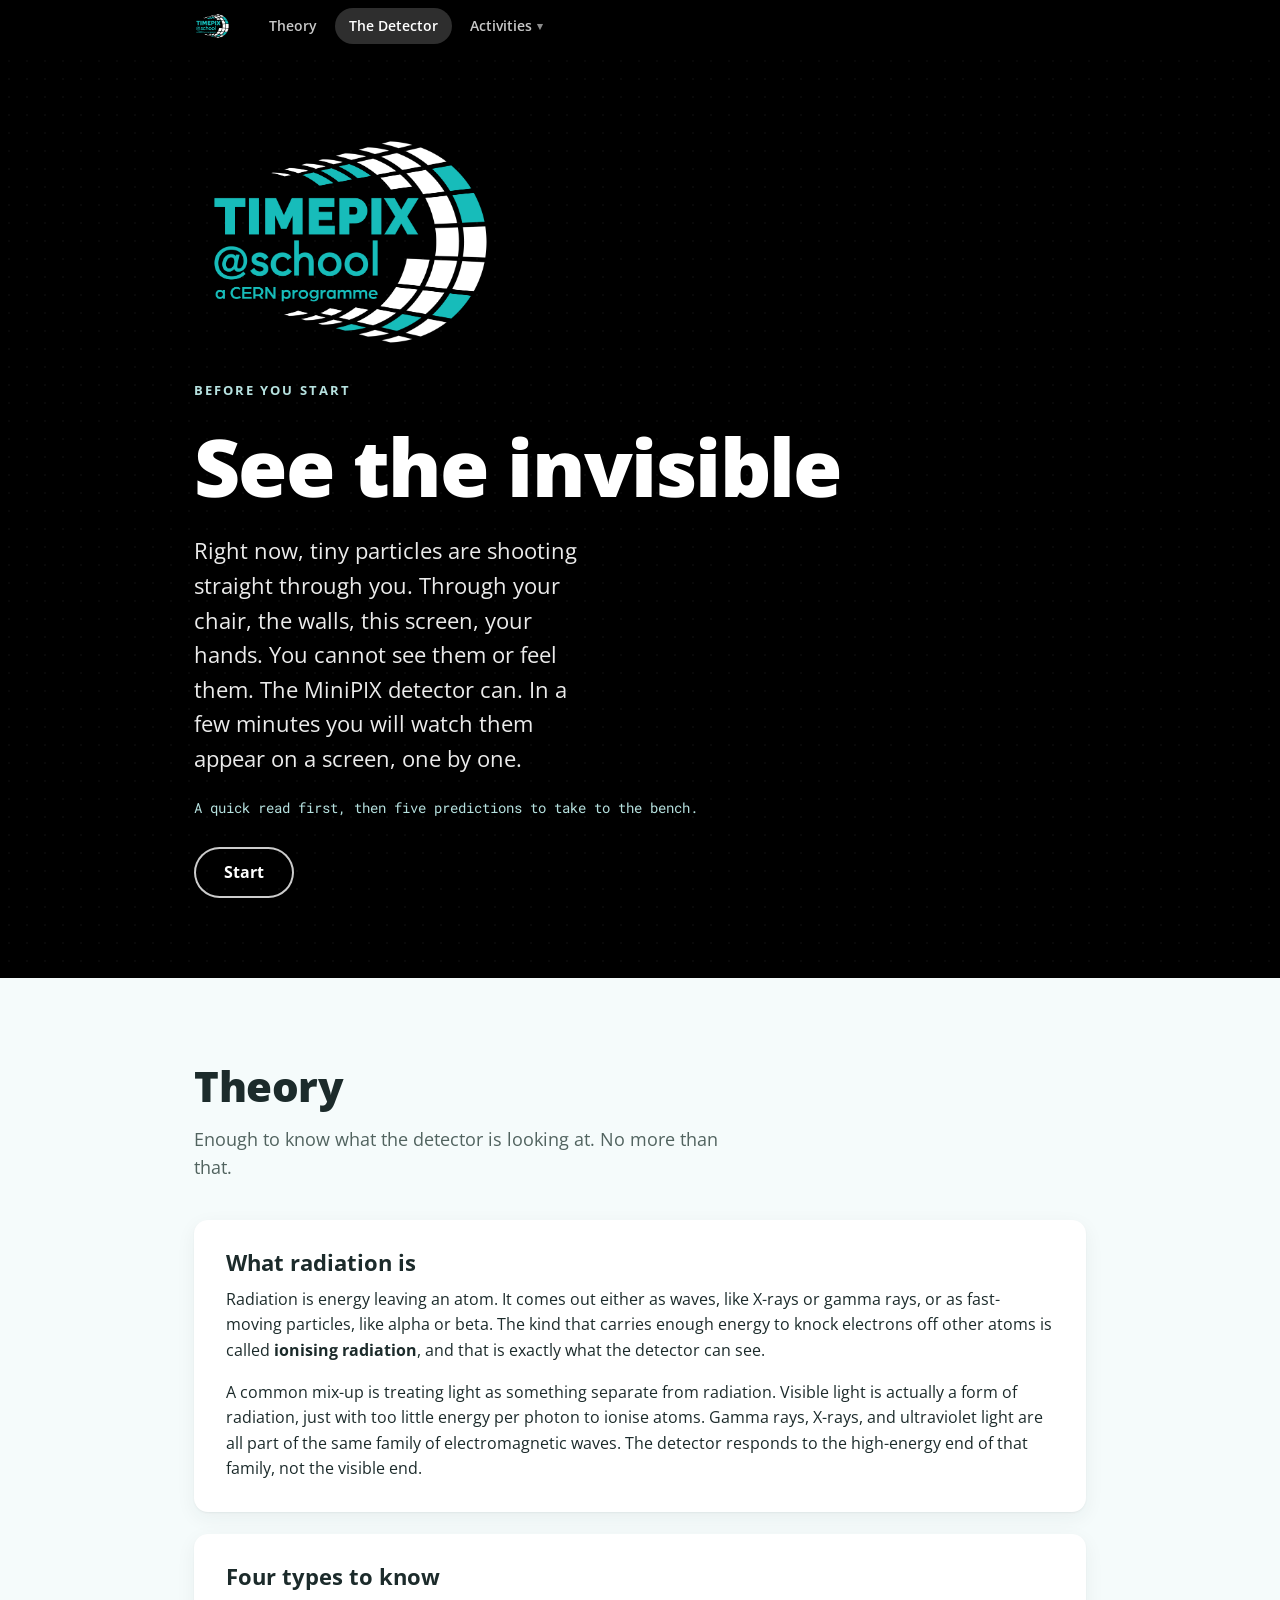
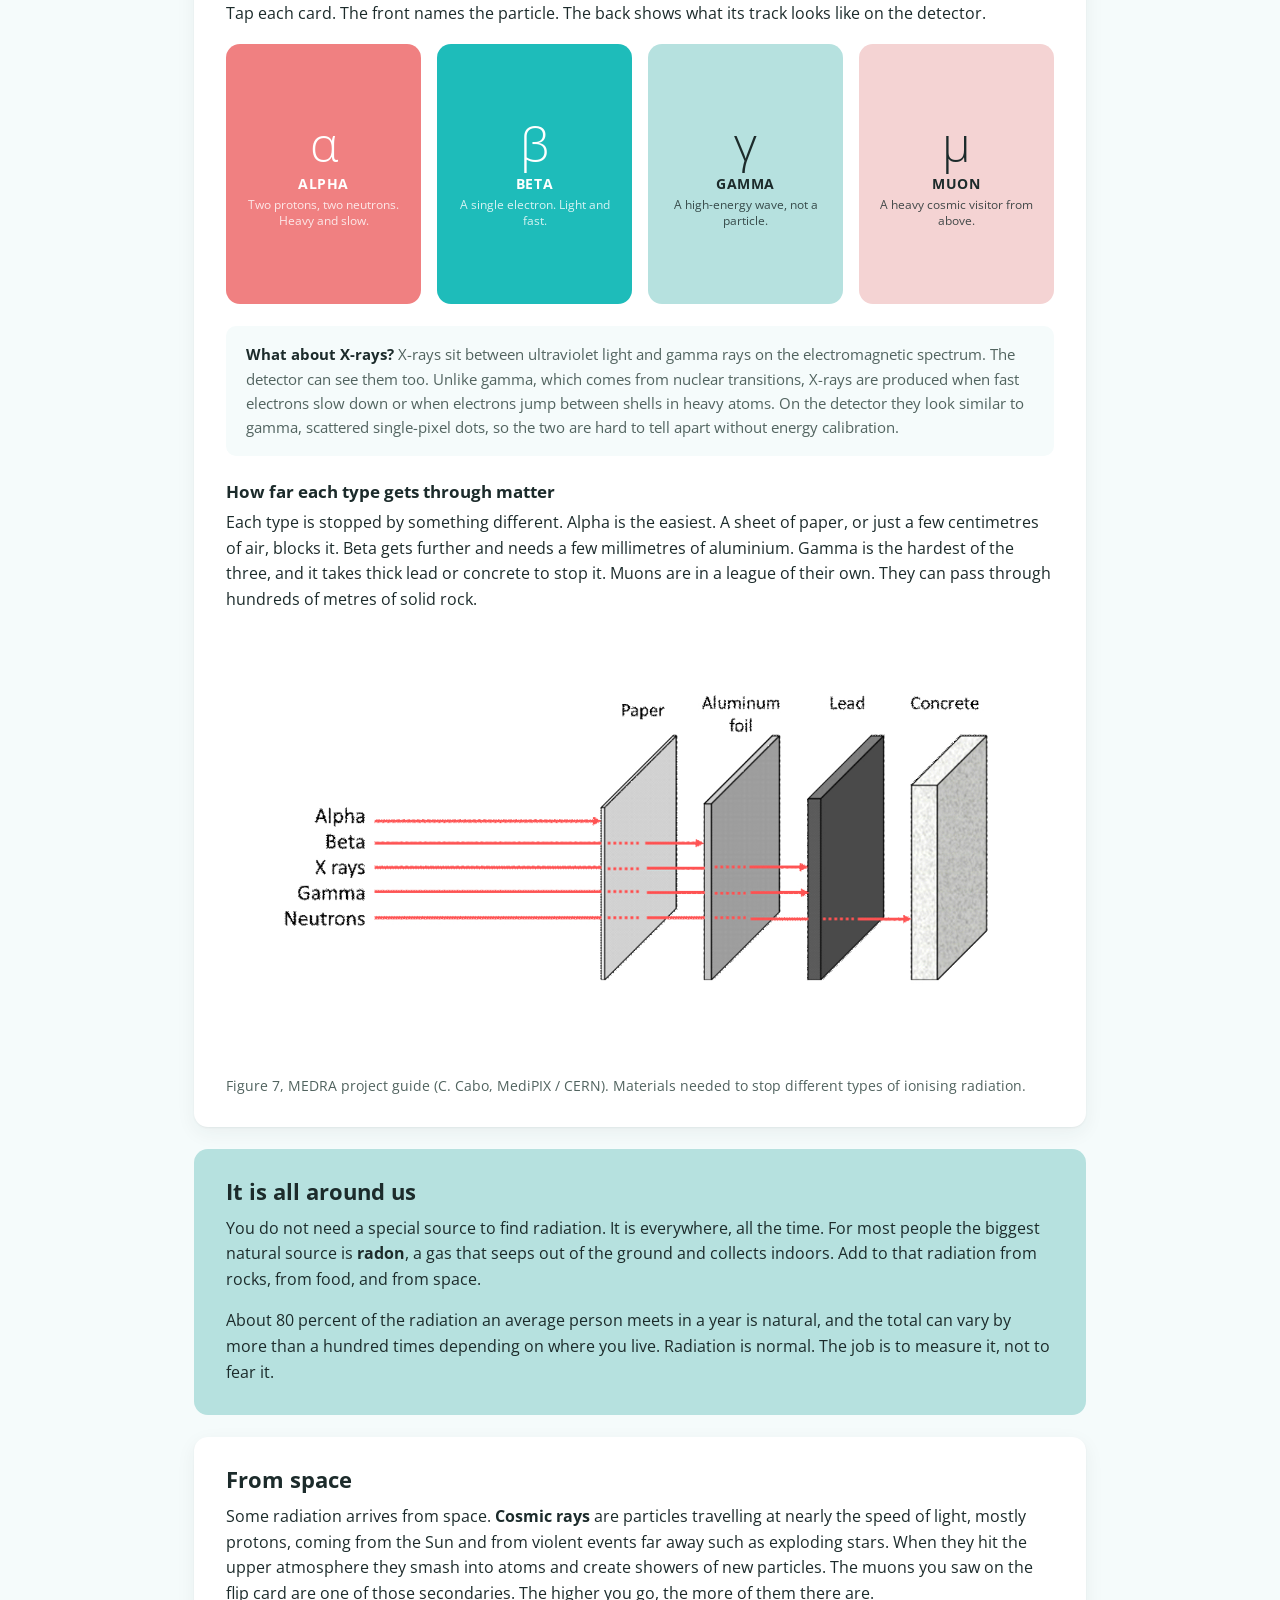
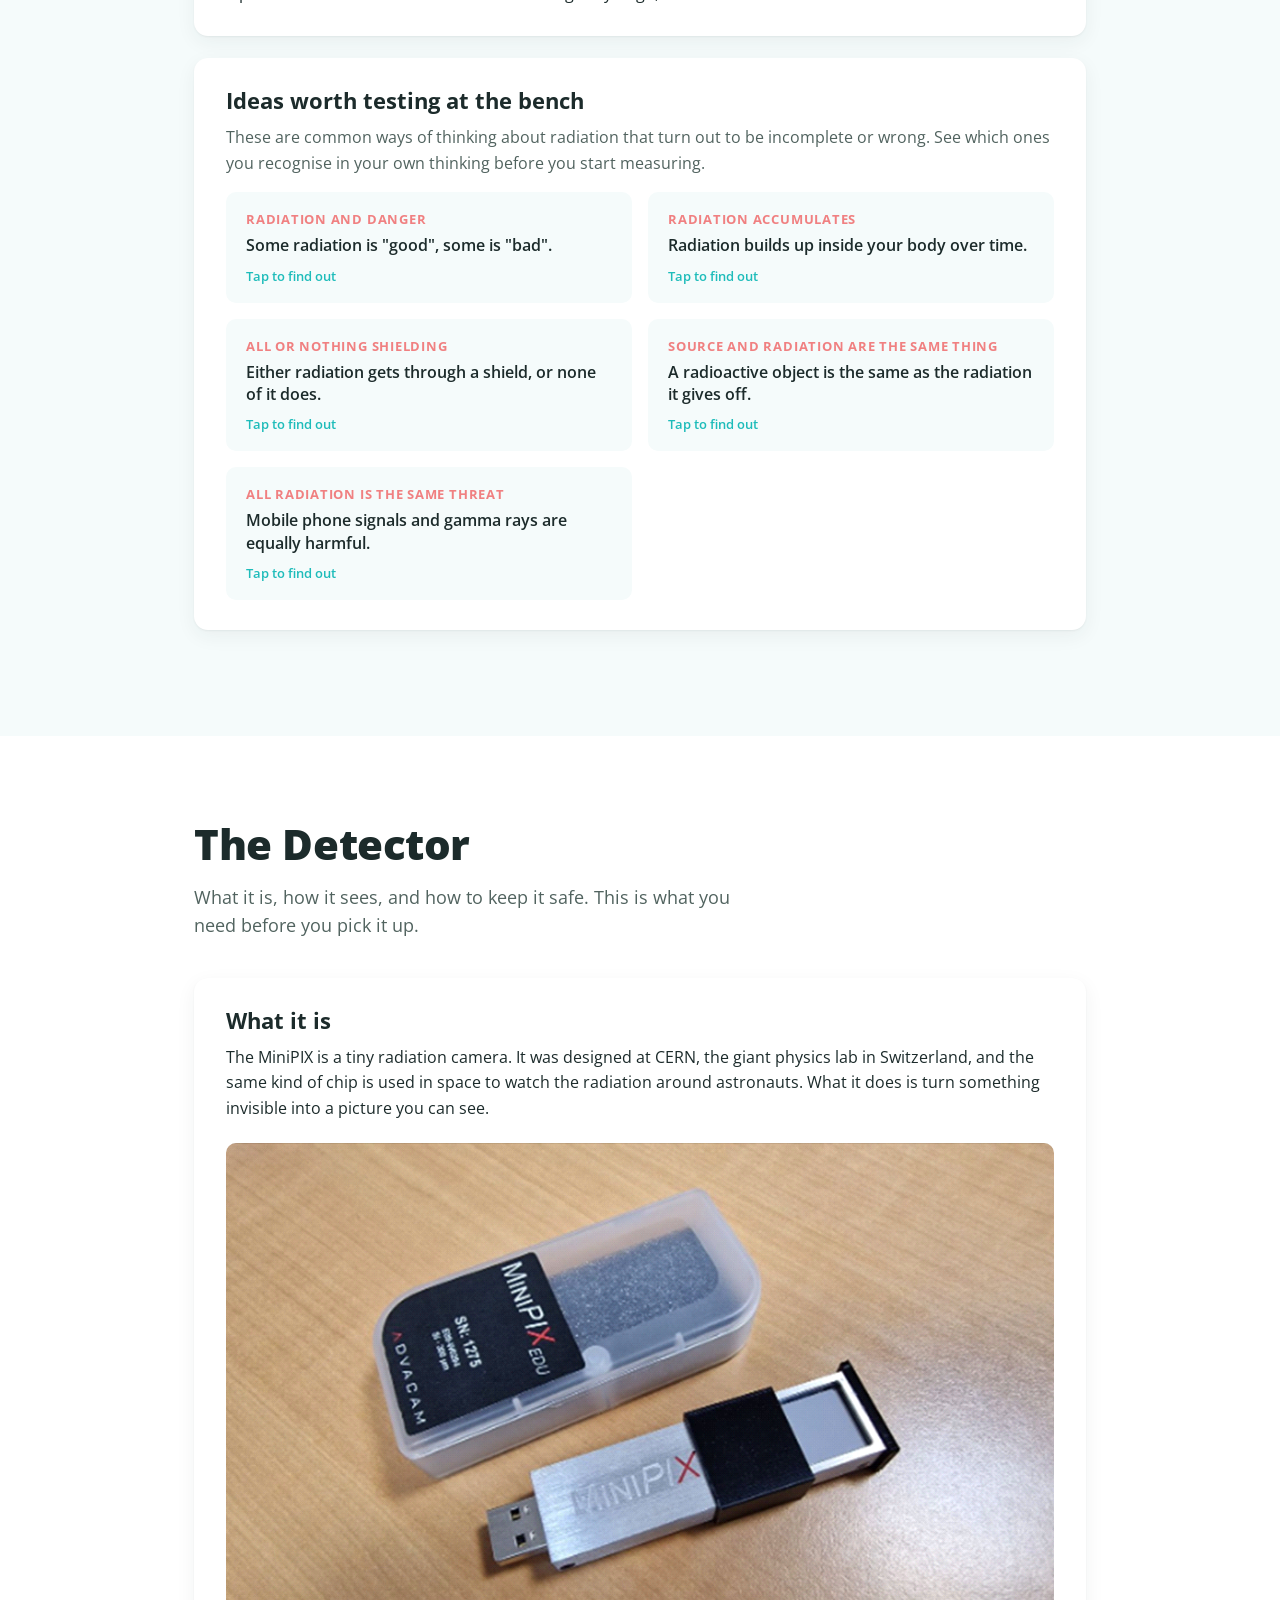
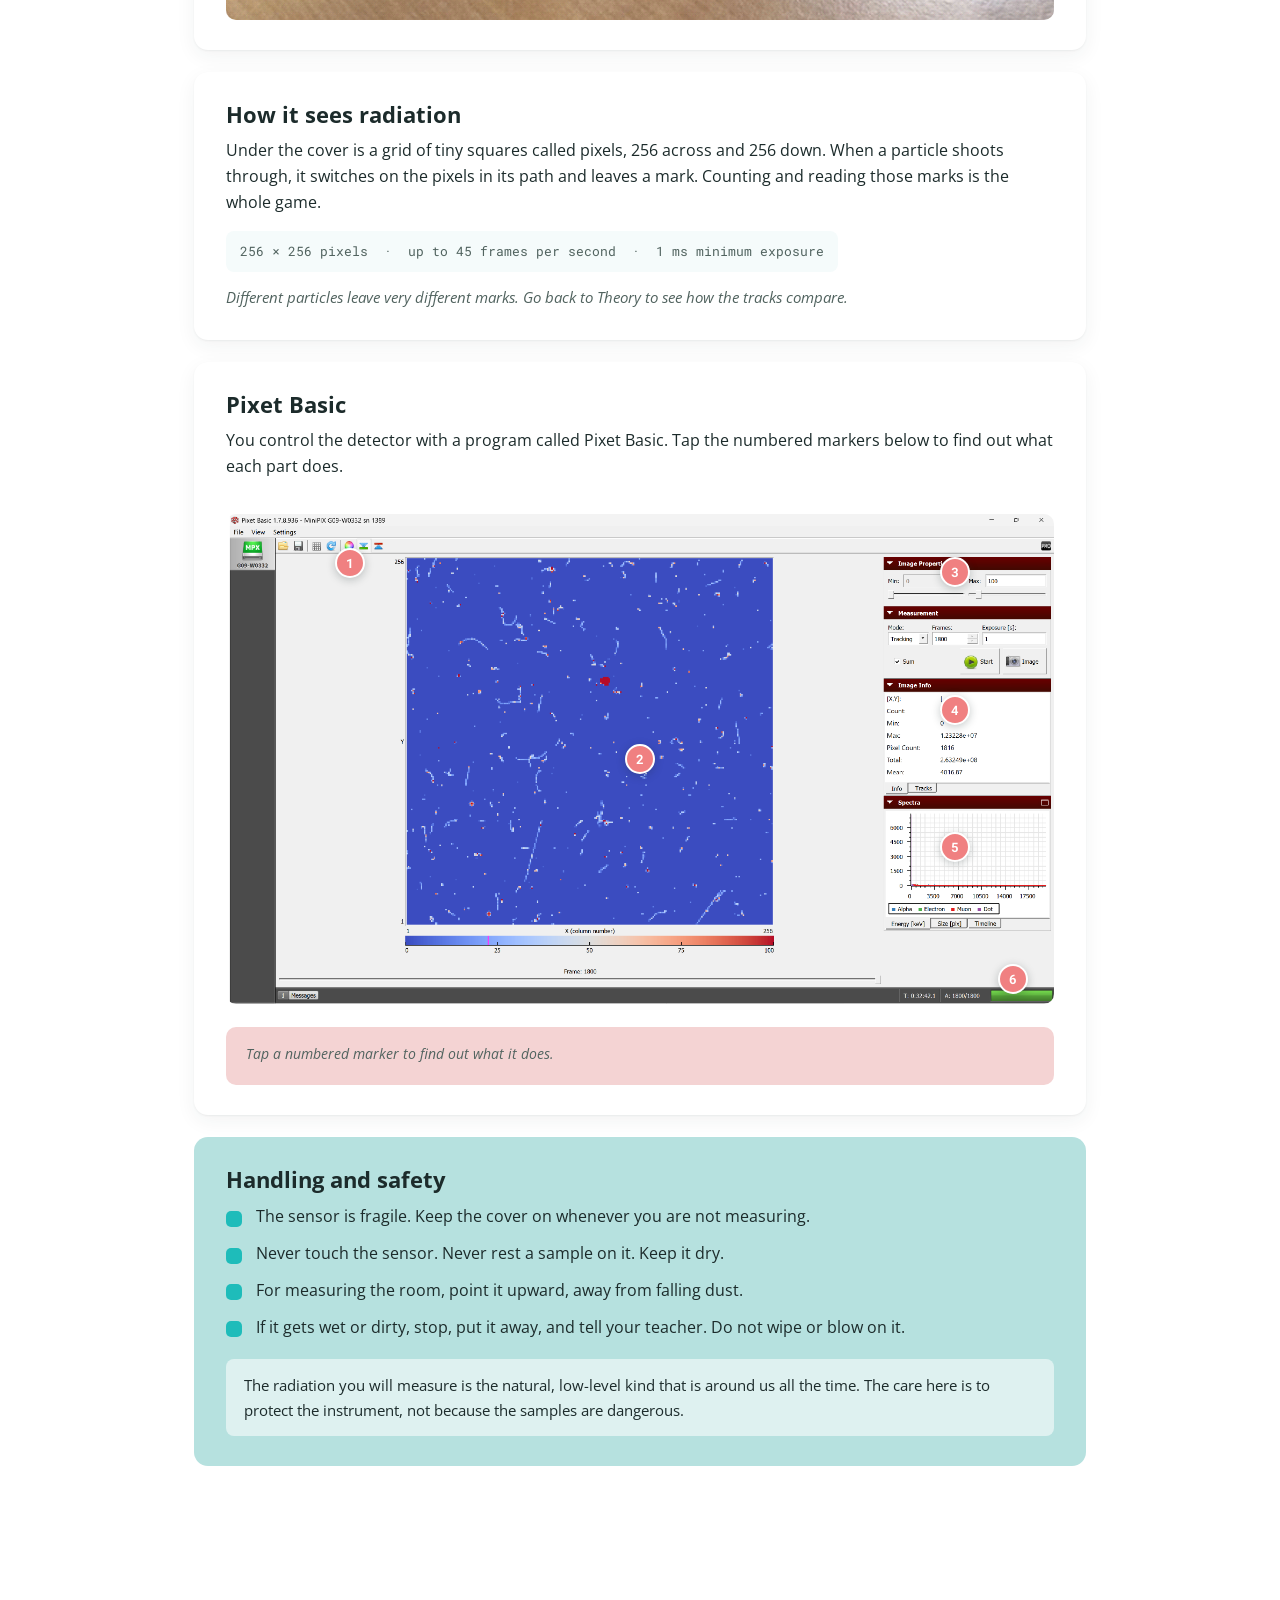
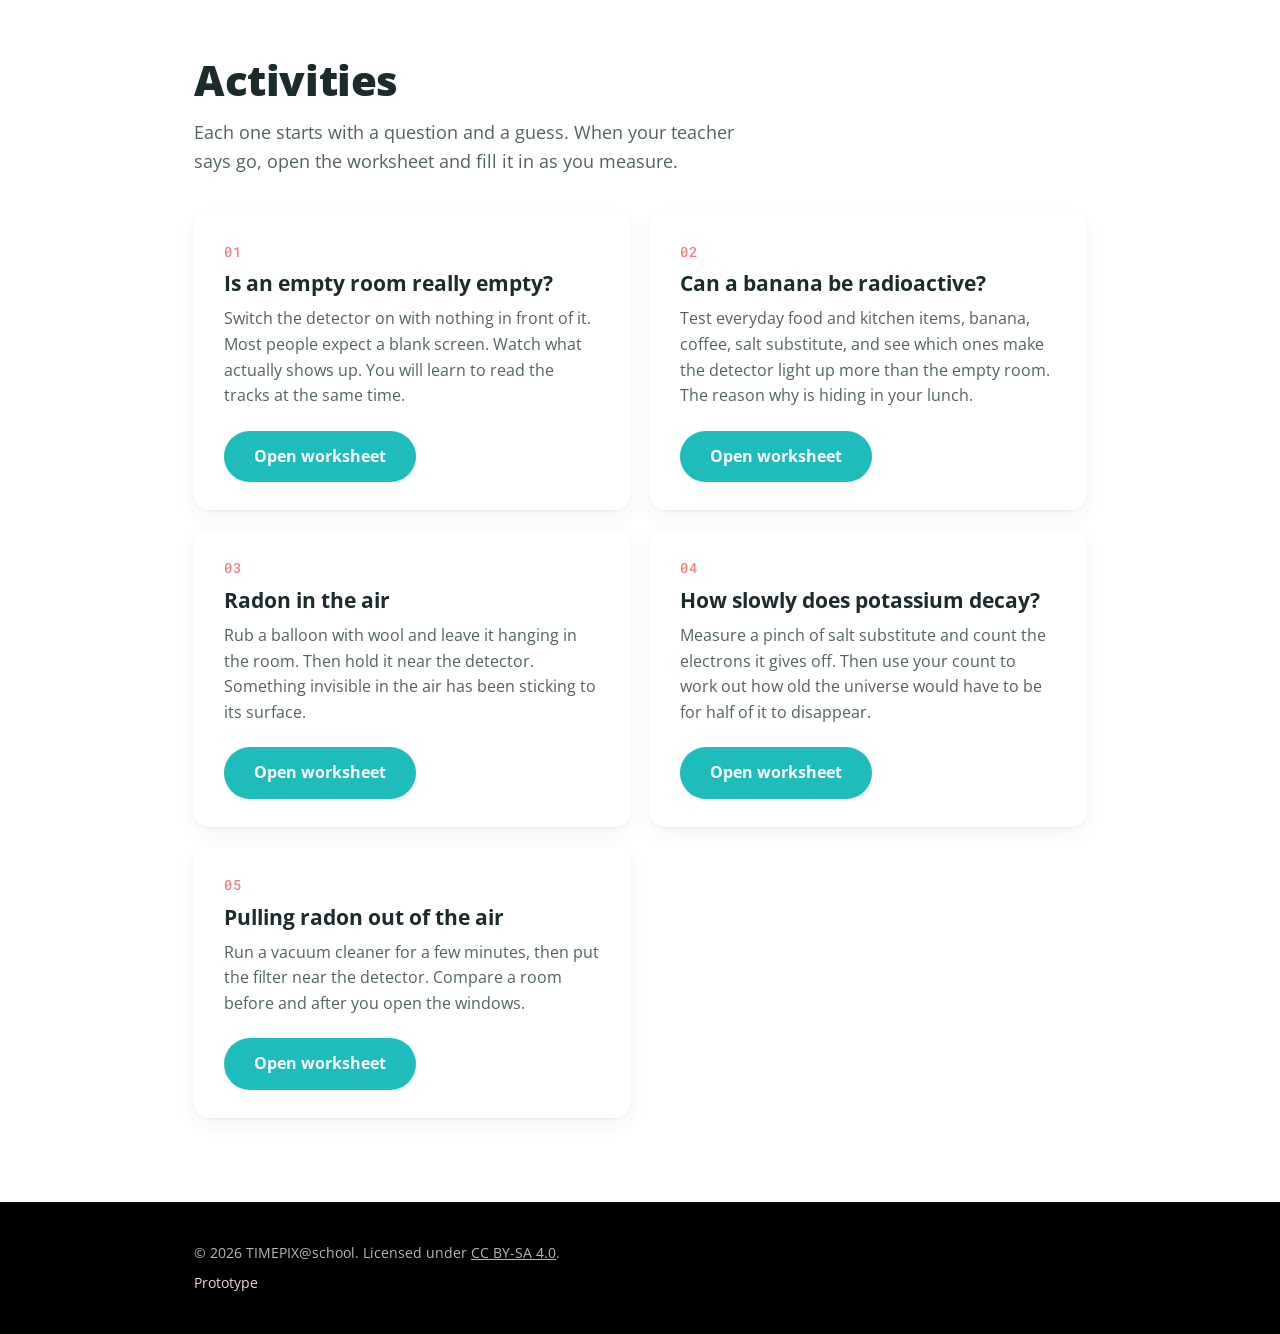
==== index.html @ 97d1299a "Add files via upload" ====
<!doctype html>
<html lang="en">
  <head>
    <meta charset="UTF-8" />
    <meta name="viewport" content="width=device-width, initial-scale=1.0" />
    <title>Before you start | TIMEPIX@school</title>
    <link rel="preconnect" href="https://fonts.googleapis.com" />
    <link rel="preconnect" href="https://fonts.gstatic.com" crossorigin />
    <link
      href="https://fonts.googleapis.com/css2?family=Open+Sans:ital,wght@0,300;0,400;0,600;0,700;0,800;1,400&family=Roboto+Mono:wght@400;500&display=swap"
      rel="stylesheet"
    />
    <link rel="stylesheet" href="css/styles.css" />
  </head>
  <body>
    <!-- ============ STICKY NAV ============ -->
    <nav class="topnav" id="topnav" aria-label="Page sections">
      <div class="topnav__inner">
        <img
          class="topnav__logo"
          src="assets/timepix-logo.svg"
          alt="TIMEPIX@school"
          onerror="this.style.display = 'none'"
        />
        <ul class="topnav__list" role="list">
          <li><a class="topnav__link" href="#theory">Theory</a></li>
          <li><a class="topnav__link" href="#detector">The Detector</a></li>
          <li class="topnav__has-drop">
            <button
              class="topnav__link topnav__drop-toggle"
              aria-expanded="false"
              aria-haspopup="true"
            >
              Activities
            </button>
            <ul class="topnav__dropdown" role="list">
              <li>
                <a href="activity-1.html"
                  >Activity 1 . Is an empty room really empty?</a
                >
              </li>
              <li>
                <a href="activity-2.html"
                  >Activity 2 . Can a banana be radioactive?</a
                >
              </li>
              <li>
                <a href="activity-3.html"
                  >Activity 3 . Radon in the air (balloon)</a
                >
              </li>
              <li>
                <a href="activity-4.html"
                  >Activity 4 . How slowly does potassium decay?</a
                >
              </li>
              <li>
                <a href="activity-5.html"
                  >Activity 5 . Pulling radon out of the air</a
                >
              </li>
            </ul>
          </li>
        </ul>
      </div>
    </nav>

    <!-- ============ HERO ============ -->
    <header class="hero">
      <canvas id="pixelHero" aria-hidden="true"></canvas>
      <div class="hero__inner">
        <img
          class="hero__logo"
          src="assets/timepix-logo.svg"
          alt="TIMEPIX@school"
          onerror="this.style.display = 'none'"
        />
        <p class="eyebrow">Before you start</p>
        <h1 class="hero__title">See the invisible</h1>
        <p class="hero__lead">
          Right now, tiny particles are shooting straight through you. Through
          your chair, the walls, this screen, your hands. You cannot see them or
          feel them. The MiniPIX detector can. In a few minutes you will watch
          them appear on a screen, one by one.
        </p>
        <p class="hero__meta">
          A quick read first, then five predictions to take to the bench.
        </p>
        <a class="btn btn--ghost" href="#theory">Start</a>
      </div>
    </header>

    <main>
      <!-- ============ THEORY ============ -->
      <section class="part part--alt" id="theory">
        <div class="wrap">
          <h2 class="part__title">Theory</h2>
          <p class="part__intro">
            Enough to know what the detector is looking at. No more than that.
          </p>

          <article class="card">
            <h3>What radiation is</h3>
            <p>
              Radiation is energy leaving an atom. It comes out either as waves,
              like X-rays or gamma rays, or as fast-moving particles, like alpha
              or beta. The kind that carries enough energy to knock electrons
              off other atoms is called <strong>ionising radiation</strong>, and
              that is exactly what the detector can see.
            </p>
            <p>
              A common mix-up is treating light as something separate from
              radiation. Visible light is actually a form of radiation, just
              with too little energy per photon to ionise atoms. Gamma rays,
              X-rays, and ultraviolet light are all part of the same family of
              electromagnetic waves. The detector responds to the high-energy
              end of that family, not the visible end.
            </p>
          </article>

          <article class="card">
            <h3>Four types to know</h3>
            <p>
              Tap each card. The front names the particle. The back shows what
              its track looks like on the detector.
            </p>
            <div class="flips">
              <!-- ALPHA -->
              <button class="flip" aria-pressed="false">
                <span class="flip__inner">
                  <span class="flip__face flip__front flip__front--alpha">
                    <span class="flip__greek">&alpha;</span>
                    <span class="flip__name">Alpha</span>
                    <span class="flip__sub"
                      >Two protons, two neutrons. Heavy and slow.</span
                    >
                  </span>
                  <span class="flip__face flip__back">
                    <svg
                      viewBox="0 0 120 120"
                      class="track-svg"
                      aria-label="Alpha track on detector"
                    >
                      <rect width="120" height="120" fill="#003d78" />
                      <rect
                        x="48"
                        y="48"
                        width="10"
                        height="10"
                        fill="#f08081"
                        opacity="1"
                      />
                      <rect
                        x="58"
                        y="48"
                        width="10"
                        height="10"
                        fill="#f08081"
                        opacity="0.95"
                      />
                      <rect
                        x="68"
                        y="48"
                        width="10"
                        height="10"
                        fill="#f08081"
                        opacity="0.7"
                      />
                      <rect
                        x="48"
                        y="58"
                        width="10"
                        height="10"
                        fill="#f08081"
                        opacity="0.95"
                      />
                      <rect
                        x="58"
                        y="58"
                        width="10"
                        height="10"
                        fill="#f08081"
                        opacity="1"
                      />
                      <rect
                        x="68"
                        y="58"
                        width="10"
                        height="10"
                        fill="#f08081"
                        opacity="0.85"
                      />
                      <rect
                        x="48"
                        y="68"
                        width="10"
                        height="10"
                        fill="#f08081"
                        opacity="0.7"
                      />
                      <rect
                        x="58"
                        y="68"
                        width="10"
                        height="10"
                        fill="#f08081"
                        opacity="0.8"
                      />
                      <rect
                        x="68"
                        y="68"
                        width="10"
                        height="10"
                        fill="#f08081"
                        opacity="0.55"
                      />
                    </svg>
                    <span class="track-label"
                      >Dense, roughly round blob. Heavy particle, lots of energy
                      deposited in a small area.</span
                    >
                  </span>
                </span>
              </button>

              <!-- BETA -->
              <button class="flip" aria-pressed="false">
                <span class="flip__inner">
                  <span class="flip__face flip__front flip__front--beta">
                    <span class="flip__greek">&beta;</span>
                    <span class="flip__name">Beta</span>
                    <span class="flip__sub"
                      >A single electron. Light and fast.</span
                    >
                  </span>
                  <span class="flip__face flip__back">
                    <svg
                      viewBox="0 0 120 120"
                      class="track-svg"
                      aria-label="Beta track on detector"
                    >
                      <rect width="120" height="120" fill="#003d78" />
                      <rect x="25" y="56" width="8" height="8" fill="#1ebcba" />
                      <rect x="33" y="56" width="8" height="8" fill="#1ebcba" />
                      <rect x="41" y="56" width="8" height="8" fill="#1ebcba" />
                      <rect x="41" y="64" width="8" height="8" fill="#1ebcba" />
                      <rect x="41" y="72" width="8" height="8" fill="#1ebcba" />
                      <rect x="49" y="72" width="8" height="8" fill="#1ebcba" />
                      <rect x="57" y="72" width="8" height="8" fill="#1ebcba" />
                      <rect x="57" y="64" width="8" height="8" fill="#1ebcba" />
                      <rect x="57" y="56" width="8" height="8" fill="#1ebcba" />
                      <rect x="57" y="48" width="8" height="8" fill="#1ebcba" />
                      <rect x="65" y="48" width="8" height="8" fill="#1ebcba" />
                      <rect x="73" y="48" width="8" height="8" fill="#1ebcba" />
                      <rect x="73" y="56" width="8" height="8" fill="#1ebcba" />
                      <rect x="73" y="64" width="8" height="8" fill="#1ebcba" />
                      <rect x="81" y="64" width="8" height="8" fill="#1ebcba" />
                      <rect x="89" y="64" width="8" height="8" fill="#1ebcba" />
                      <rect x="89" y="56" width="8" height="8" fill="#1ebcba" />
                    </svg>
                    <span class="track-label"
                      >Connected winding path. The light electron scatters and
                      changes direction as it passes through the chip.</span
                    >
                  </span>
                </span>
              </button>

              <!-- GAMMA -->
              <button class="flip" aria-pressed="false">
                <span class="flip__inner">
                  <span class="flip__face flip__front flip__front--gamma">
                    <span class="flip__greek">&gamma;</span>
                    <span class="flip__name">Gamma</span>
                    <span class="flip__sub"
                      >A high-energy wave, not a particle.</span
                    >
                  </span>
                  <span class="flip__face flip__back">
                    <svg
                      viewBox="0 0 120 120"
                      class="track-svg"
                      aria-label="Gamma track on detector"
                    >
                      <rect width="120" height="120" fill="#003d78" />
                      <rect
                        x="22"
                        y="30"
                        width="7"
                        height="7"
                        fill="#b6e1df"
                        opacity="0.9"
                      />
                      <rect
                        x="70"
                        y="18"
                        width="7"
                        height="7"
                        fill="#b6e1df"
                        opacity="0.8"
                      />
                      <rect
                        x="45"
                        y="55"
                        width="7"
                        height="7"
                        fill="#b6e1df"
                        opacity="0.95"
                      />
                      <rect
                        x="90"
                        y="62"
                        width="7"
                        height="7"
                        fill="#b6e1df"
                        opacity="0.75"
                      />
                      <rect
                        x="30"
                        y="82"
                        width="7"
                        height="7"
                        fill="#b6e1df"
                        opacity="0.85"
                      />
                      <rect
                        x="80"
                        y="88"
                        width="7"
                        height="7"
                        fill="#b6e1df"
                        opacity="0.7"
                      />
                    </svg>
                    <span class="track-label"
                      >Scattered single dots. Gamma deposits energy at isolated
                      points, leaving no connected path.</span
                    >
                  </span>
                </span>
              </button>

              <!-- MUON -->
              <button class="flip" aria-pressed="false">
                <span class="flip__inner">
                  <span class="flip__face flip__front flip__front--muon">
                    <span class="flip__greek">&mu;</span>
                    <span class="flip__name">Muon</span>
                    <span class="flip__sub"
                      >A heavy cosmic visitor from above.</span
                    >
                  </span>
                  <span class="flip__face flip__back">
                    <svg
                      viewBox="0 0 120 120"
                      class="track-svg"
                      aria-label="Muon track on detector"
                    >
                      <rect width="120" height="120" fill="#003d78" />
                      <rect
                        x="10"
                        y="10"
                        width="8"
                        height="8"
                        fill="#f4d3d3"
                        opacity="0.95"
                      />
                      <rect
                        x="20"
                        y="20"
                        width="8"
                        height="8"
                        fill="#f4d3d3"
                        opacity="0.95"
                      />
                      <rect
                        x="30"
                        y="30"
                        width="8"
                        height="8"
                        fill="#f4d3d3"
                        opacity="0.9"
                      />
                      <rect
                        x="40"
                        y="40"
                        width="8"
                        height="8"
                        fill="#f4d3d3"
                        opacity="0.95"
                      />
                      <rect
                        x="50"
                        y="50"
                        width="8"
                        height="8"
                        fill="#f4d3d3"
                        opacity="0.9"
                      />
                      <rect
                        x="60"
                        y="60"
                        width="8"
                        height="8"
                        fill="#f4d3d3"
                        opacity="0.95"
                      />
                      <rect
                        x="70"
                        y="70"
                        width="8"
                        height="8"
                        fill="#f4d3d3"
                        opacity="0.9"
                      />
                      <rect
                        x="80"
                        y="80"
                        width="8"
                        height="8"
                        fill="#f4d3d3"
                        opacity="0.95"
                      />
                      <rect
                        x="90"
                        y="90"
                        width="8"
                        height="8"
                        fill="#f4d3d3"
                        opacity="0.85"
                      />
                      <rect
                        x="100"
                        y="100"
                        width="8"
                        height="8"
                        fill="#f4d3d3"
                        opacity="0.8"
                      />
                    </svg>
                    <span class="track-label"
                      >Long, straight, dense streak across the whole chip. Muons
                      barely interact with matter and punch straight
                      through.</span
                    >
                  </span>
                </span>
              </button>
            </div>

            <div class="xray-note">
              <strong>What about X-rays?</strong> X-rays sit between ultraviolet
              light and gamma rays on the electromagnetic spectrum. The detector
              can see them too. Unlike gamma, which comes from nuclear
              transitions, X-rays are produced when fast electrons slow down or
              when electrons jump between shells in heavy atoms. On the detector
              they look similar to gamma, scattered single-pixel dots, so the
              two are hard to tell apart without energy calibration.
            </div>

            <div class="penetration">
              <h4>How far each type gets through matter</h4>
              <p>
                Each type is stopped by something different. Alpha is the
                easiest. A sheet of paper, or just a few centimetres of air,
                blocks it. Beta gets further and needs a few millimetres of
                aluminium. Gamma is the hardest of the three, and it takes thick
                lead or concrete to stop it. Muons are in a league of their own.
                They can pass through hundreds of metres of solid rock.
              </p>
              <figure class="media">
                <img
                  src="assets/penetration-diagram.jpg"
                  alt="Diagram showing paper stopping alpha, aluminium foil stopping beta, lead stopping X-rays and gamma, and concrete needed for neutrons"
                  onerror="this.src = 'assets/placeholder-minipix.svg'"
                />
                <figcaption>
                  Figure 7, MEDRA project guide (C. Cabo, MediPIX / CERN).
                  Materials needed to stop different types of ionising
                  radiation.
                </figcaption>
              </figure>
            </div>
          </article>

          <article class="card card--tint">
            <h3>It is all around us</h3>
            <p>
              You do not need a special source to find radiation. It is
              everywhere, all the time. For most people the biggest natural
              source is <strong>radon</strong>, a gas that seeps out of the
              ground and collects indoors. Add to that radiation from rocks,
              from food, and from space.
            </p>
            <p>
              About 80 percent of the radiation an average person meets in a
              year is natural, and the total can vary by more than a hundred
              times depending on where you live. Radiation is normal. The job is
              to measure it, not to fear it.
            </p>
          </article>

          <article class="card">
            <h3>From space</h3>
            <p>
              Some radiation arrives from space.
              <strong>Cosmic rays</strong> are particles travelling at nearly
              the speed of light, mostly protons, coming from the Sun and from
              violent events far away such as exploding stars. When they hit the
              upper atmosphere they smash into atoms and create showers of new
              particles. The muons you saw on the flip card are one of those
              secondaries. The higher you go, the more of them there are.
            </p>
          </article>

          <article class="card" id="misconceptions">
            <h3>Ideas worth testing at the bench</h3>
            <p class="misc-intro">
              These are common ways of thinking about radiation that turn out to
              be incomplete or wrong. See which ones you recognise in your own
              thinking before you start measuring.
            </p>
            <div class="misc-grid">
              <button class="misc-item" aria-expanded="false">
                <span class="misc-tag">Radiation and danger</span>
                <span class="misc-teaser"
                  >Some radiation is "good", some is "bad".</span
                >
                <span class="misc-body"
                  >People often split radiation into "good" (natural, medical)
                  and "bad" (nuclear weapons, food irradiation). In reality all
                  ionising radiation follows the same physical rules. What
                  matters is dose and exposure time, not origin.
                  <cite>(Henriksen &amp; Jorde, 2001)</cite></span
                >
                <span class="misc-cue" aria-hidden="true">Tap to find out</span>
              </button>

              <button class="misc-item" aria-expanded="false">
                <span class="misc-tag">Radiation accumulates</span>
                <span class="misc-teaser"
                  >Radiation builds up inside your body over time.</span
                >
                <span class="misc-body"
                  >Radiation does not accumulate inside you. Once a particle
                  passes through, it is gone. There is no stored dose waiting to
                  cause harm later from a single low-level exposure.
                  <cite>(Eijkelhof, 1990)</cite></span
                >
                <span class="misc-cue" aria-hidden="true">Tap to find out</span>
              </button>

              <button class="misc-item" aria-expanded="false">
                <span class="misc-tag">All or nothing shielding</span>
                <span class="misc-teaser"
                  >Either radiation gets through a shield, or none of it
                  does.</span
                >
                <span class="misc-body"
                  >Shielding reduces radiation, it does not switch it off.
                  Thicker material means fewer particles reaching the other
                  side, not zero particles. There is always a gradient, not a
                  wall.
                  <cite
                    >(Eijkelhof et al., 1990; Riesch &amp; Westphal, 1975)</cite
                  ></span
                >
                <span class="misc-cue" aria-hidden="true">Tap to find out</span>
              </button>

              <button class="misc-item" aria-expanded="false">
                <span class="misc-tag"
                  >Source and radiation are the same thing</span
                >
                <span class="misc-teaser"
                  >A radioactive object is the same as the radiation it gives
                  off.</span
                >
                <span class="misc-body"
                  >A radioactive source and the radiation it emits are two
                  different things. The source stays put. The radiation travels
                  away from it. Removing the source stops new radiation
                  arriving, but does not cancel radiation already in transit.
                  <cite>(Neumann &amp; Hopf, 2012)</cite></span
                >
                <span class="misc-cue" aria-hidden="true">Tap to find out</span>
              </button>

              <button class="misc-item" aria-expanded="false">
                <span class="misc-tag">All radiation is the same threat</span>
                <span class="misc-teaser"
                  >Mobile phone signals and gamma rays are equally
                  harmful.</span
                >
                <span class="misc-body"
                  >Not all radiation is ionising. Mobile phones emit
                  non-ionising radiation with too little energy per photon to
                  knock electrons off atoms. Gamma rays are ionising. The
                  detector only responds to the ionising kind.
                  <cite>(Rego &amp; Peralta, 2005)</cite></span
                >
                <span class="misc-cue" aria-hidden="true">Tap to find out</span>
              </button>
            </div>
          </article>
        </div>
      </section>

      <!-- ============ THE DETECTOR ============ -->
      <section class="part" id="detector">
        <div class="wrap">
          <h2 class="part__title">The Detector</h2>
          <p class="part__intro">
            What it is, how it sees, and how to keep it safe. This is what you
            need before you pick it up.
          </p>

          <article class="card">
            <h3>What it is</h3>
            <p>
              The MiniPIX is a tiny radiation camera. It was designed at CERN,
              the giant physics lab in Switzerland, and the same kind of chip is
              used in space to watch the radiation around astronauts. What it
              does is turn something invisible into a picture you can see.
            </p>
            <figure class="media">
              <img
                src="assets/minipix.jpg"
                alt="MiniPIX detector"
                onerror="this.src = 'assets/placeholder-minipix.svg'"
              />
            </figure>
          </article>

          <article class="card">
            <h3>How it sees radiation</h3>
            <p>
              Under the cover is a grid of tiny squares called pixels, 256
              across and 256 down. When a particle shoots through, it switches
              on the pixels in its path and leaves a mark. Counting and reading
              those marks is the whole game.
            </p>
            <p class="readout">
              256 &times; 256 pixels &nbsp;·&nbsp; up to 45 frames per second
              &nbsp;·&nbsp; 1 ms minimum exposure
            </p>
            <p class="note">
              Different particles leave very different marks. Go back to Theory
              to see how the tracks compare.
            </p>
          </article>

          <article class="card">
            <h3>Pixet Basic</h3>
            <p>
              You control the detector with a program called Pixet Basic. Tap
              the numbered markers below to find out what each part does.
            </p>
            <div class="hotspot" id="pixetHotspots">
              <img
                src="assets/pixet-screenshot.jpg"
                alt="Pixet Basic software window"
                class="hotspot__img"
                onerror="this.src = 'assets/placeholder-pixet.svg'"
              />
              <button
                class="hotspot__dot"
                style="left: 15%; top: 10%"
                data-title="Top bar"
                data-body="The toolbar at the top gives quick access to the main controls, including opening and saving measurement files."
              >
                1
              </button>
              <button
                class="hotspot__dot"
                style="left: 50%; top: 50%"
                data-title="Image"
                data-body="The large central area shows the live detector output. Each bright mark is a pixel that was hit by a particle during the measurement."
              >
                2
              </button>
              <button
                class="hotspot__dot"
                style="left: 88%; top: 12%"
                data-title="Image properties and Measurement"
                data-body="This panel is where you set the parameters for data acquisition. You control how long each measurement runs (exposure time) and how many frames to take."
              >
                3
              </button>
              <button
                class="hotspot__dot"
                style="left: 88%; top: 40%"
                data-title="Image info"
                data-body="After a measurement this panel shows statistics about the image, including the total number of pixel hits and the detected energy."
              >
                4
              </button>
              <button
                class="hotspot__dot"
                style="left: 88%; top: 68%"
                data-title="Spectra"
                data-body="The Spectra panel shows a histogram. The horizontal axis is energy and the vertical axis is how many pixels recorded that energy level. It lets you see whether you caught mostly low-energy background or a high-energy peak."
              >
                5
              </button>
              <button
                class="hotspot__dot"
                style="left: 95%; top: 95%"
                data-title="Status bar"
                data-body="The bar at the bottom shows the current state of the detector and confirms whether it is connected and ready."
              >
                6
              </button>
            </div>
            <div class="hotspot__panel" id="hotspotPanel" aria-live="polite">
              <p class="hotspot__hint">
                Tap a numbered marker to find out what it does.
              </p>
            </div>
          </article>

          <article class="card card--tint">
            <h3>Handling and safety</h3>
            <ul class="checklist">
              <li>
                The sensor is fragile. Keep the cover on whenever you are not
                measuring.
              </li>
              <li>
                Never touch the sensor. Never rest a sample on it. Keep it dry.
              </li>
              <li>
                For measuring the room, point it upward, away from falling dust.
              </li>
              <li>
                If it gets wet or dirty, stop, put it away, and tell your
                teacher. Do not wipe or blow on it.
              </li>
            </ul>
            <p class="note note--strong">
              The radiation you will measure is the natural, low-level kind that
              is around us all the time. The care here is to protect the
              instrument, not because the samples are dangerous.
            </p>
          </article>
        </div>
      </section>

      <!-- ============ ACTIVITIES ============ -->
      <section class="part" id="activities">
        <div class="wrap">
          <h2 class="part__title">Activities</h2>
          <p class="part__intro">
            Each one starts with a question and a guess. When your teacher says
            go, open the worksheet and fill it in as you measure.
          </p>

          <div class="preview-grid">
            <article class="preview-card">
              <span class="preview-num">01</span>
              <h3>Is an empty room really empty?</h3>
              <p>
                Switch the detector on with nothing in front of it. Most people
                expect a blank screen. Watch what actually shows up. You will
                learn to read the tracks at the same time.
              </p>
              <a class="btn" href="activity-1.html">Open worksheet</a>
            </article>

            <article class="preview-card">
              <span class="preview-num">02</span>
              <h3>Can a banana be radioactive?</h3>
              <p>
                Test everyday food and kitchen items, banana, coffee, salt
                substitute, and see which ones make the detector light up more
                than the empty room. The reason why is hiding in your lunch.
              </p>
              <a class="btn" href="activity-2.html">Open worksheet</a>
            </article>

            <article class="preview-card">
              <span class="preview-num">03</span>
              <h3>Radon in the air</h3>
              <p>
                Rub a balloon with wool and leave it hanging in the room. Then
                hold it near the detector. Something invisible in the air has
                been sticking to its surface.
              </p>
              <a class="btn" href="activity-3.html">Open worksheet</a>
            </article>

            <article class="preview-card">
              <span class="preview-num">04</span>
              <h3>How slowly does potassium decay?</h3>
              <p>
                Measure a pinch of salt substitute and count the electrons it
                gives off. Then use your count to work out how old the universe
                would have to be for half of it to disappear.
              </p>
              <a class="btn" href="activity-4.html">Open worksheet</a>
            </article>

            <article class="preview-card">
              <span class="preview-num">05</span>
              <h3>Pulling radon out of the air</h3>
              <p>
                Run a vacuum cleaner for a few minutes, then put the filter near
                the detector. Compare a room before and after you open the
                windows.
              </p>
              <a class="btn" href="activity-5.html">Open worksheet</a>
            </article>
          </div>
        </div>
      </section>
    </main>

    <footer class="foot">
      <div class="wrap">
        <p class="foot__prov">
          © 2026 TIMEPIX@school. Licensed under
          <a
            href="https://creativecommons.org/licenses/by-sa/4.0/"
            style="color: inherit; text-decoration: underline"
            >CC BY-SA 4.0</a
          >.
        </p>
        <p class="foot__flag">Prototype</p>
      </div>
    </footer>

    <script src="js/lesson.js"></script>
  </body>
</html>
---- css/styles.css ----
/* ============================================================
   TIMEPIX@school pre-lab orientation
   Palette: primary #1ebcba · accent #f08081 · shades #b6e1df / #f4d3d3
   Type: Open Sans (CERN web body face), Roboto Mono for instrument readouts
   Note: cards use fill + shadow, never coloured borders (per brief)
   ============================================================ */

:root {
  --teal:        #1ebcba;
  --coral:       #f08081;
  --teal-light:  #b6e1df;
  --coral-light: #f4d3d3;

  --ink:    #1c2b2b;
  --ink-60: #51635f;
  --bg:     #ffffff;
  --bg-soft:#f5fbfb;

  --shadow:    0 1px 2px rgba(28,43,43,.06), 0 6px 20px rgba(28,43,43,.06);
  --shadow-lg: 0 10px 40px rgba(28,43,43,.12);
  --radius: 14px;

  --maxw: 940px;
  --font: 'Open Sans', 'Helvetica Neue', Arial, sans-serif;
  --mono: 'Roboto Mono', ui-monospace, 'SF Mono', Menlo, monospace;
}

* { box-sizing: border-box; }

html { scroll-behavior: smooth; }

body {
  margin: 0;
  font-family: var(--font);
  font-weight: 400;
  color: var(--ink);
  background: var(--bg);
  line-height: 1.6;
  -webkit-font-smoothing: antialiased;
}

h1, h2, h3, h4 { line-height: 1.2; margin: 0 0 .5em; }

.wrap { max-width: var(--maxw); margin: 0 auto; padding: 0 24px; }
.wrap--narrow { max-width: 680px; }

/* ---------- buttons ---------- */
.btn {
  display: inline-block;
  background: var(--teal);
  color: #fff;
  font-weight: 700;
  font-size: 1rem;
  text-decoration: none;
  border: none;
  border-radius: 999px;
  padding: 13px 30px;
  cursor: pointer;
  transition: transform .15s ease, background .15s ease;
}
.btn:hover { background: #18a3a1; transform: translateY(-1px); }
.btn:active { transform: translateY(0); }
.btn--ghost {
  background: transparent;
  color: var(--teal);
  box-shadow: inset 0 0 0 2px var(--teal);
}
.btn--ghost:hover { background: rgba(30,188,186,.08); }
.hero .btn--ghost { color: #fff; box-shadow: inset 0 0 0 2px rgba(255,255,255,.8); }
.hero .btn--ghost:hover { background: rgba(255,255,255,.12); }

/* ---------- sticky nav ---------- */
.topnav {
  position: sticky; top: 0; z-index: 100;
  background: #000000;
  box-shadow: 0 2px 12px rgba(0,0,0,.18);
}
.topnav__inner {
  max-width: var(--maxw); margin: 0 auto; padding: 0 24px;
  display: flex; align-items: center; gap: 24px; height: 52px;
}
.topnav__logo { height: 26px; width: auto; flex-shrink: 0; }
.topnav__list {
  list-style: none; margin: 0; padding: 0;
  display: flex; align-items: center; gap: 4px; flex: 1;
}
.topnav__link {
  display: inline-flex; align-items: center; gap: 5px;
  color: rgba(255,255,255,.78); font-size: .9rem; font-weight: 600;
  text-decoration: none; border: none; background: none;
  padding: 6px 14px; border-radius: 999px; cursor: pointer;
  font-family: var(--font);
  transition: background .12s ease, color .12s ease;
  white-space: nowrap;
}
.topnav__link::after { content: none; }
.topnav__has-drop .topnav__link::after {
  content: "▾"; font-size: .7rem; opacity: .7;
}
.topnav__link:hover,
.topnav__link[aria-expanded="true"] { background: rgba(255,255,255,.14); color: #fff; }
.topnav__link.is-active { background: rgba(255,255,255,.18); color: #fff; }

/* dropdown */
.topnav__has-drop { position: relative; }
.topnav__dropdown {
  display: none;
  position: absolute; top: calc(100% + 6px); left: 0;
  background: #fff; border-radius: 10px;
  box-shadow: 0 8px 30px rgba(0,0,0,.18);
  list-style: none; padding: 8px 0; margin: 0;
  min-width: 280px; z-index: 200;
}
.topnav__has-drop:hover .topnav__dropdown,
.topnav__has-drop .topnav__link[aria-expanded="true"] ~ .topnav__dropdown { display: block; }
.topnav__dropdown li { padding: 0; }
.topnav__dropdown a {
  display: block; padding: 10px 18px;
  font-size: .9rem; font-weight: 600; color: #000000;
  text-decoration: none;
}
.topnav__dropdown a:hover { background: var(--bg-soft); }
.topnav__coming {
  padding: 10px 18px; font-size: .9rem;
  color: #aaa; font-style: italic; cursor: default;
}

/* ---------- hero ---------- */
.hero {
  position: relative;
  overflow: hidden;
  background: #000000;
  color: #fff;
  min-height: 78vh;
  display: flex;
  align-items: center;
}
#pixelHero {
  position: absolute; inset: 0;
  width: 100%; height: 100%;
  display: block;
}
.hero__inner {
  position: relative;
  max-width: var(--maxw);
  margin: 0 auto;
  padding: 80px 24px;
  width: 100%;
}
.hero__logo {
  display: block;
  height: 220px;
  width: auto;
  max-width: 100%;
  margin: 0 0 28px;
}
.hero__logo--fallback {
  height: auto;
  font-weight: 800;
  font-size: 1.25rem;
  letter-spacing: -.01em;
  color: #fff;
}
.eyebrow {
  font-size: .8rem;
  font-weight: 700;
  letter-spacing: .16em;
  text-transform: uppercase;
  color: var(--teal-light);
  margin: 0 0 18px;
}
.hero__title {
  font-size: clamp(2.8rem, 8vw, 5rem);
  font-weight: 800;
  letter-spacing: -.02em;
  margin: 0 0 .25em;
}
.hero__lead {
  font-size: clamp(1.05rem, 2.4vw, 1.35rem);
  max-width: 30ch;
  color: rgba(255,255,255,.92);
  margin: 0 0 1em;
}
.hero__meta {
  font-family: var(--mono);
  font-size: .85rem;
  color: var(--teal-light);
  margin: 0 0 2em;
}

/* ---------- part sections ---------- */
.part { padding: 84px 0; }
.part--alt { background: var(--bg-soft); }

.part__label {
  font-size: .8rem; font-weight: 700; letter-spacing: .16em;
  text-transform: uppercase; color: var(--teal);
  margin: 0 0 6px;
}
.part__label--coral { color: var(--coral); }
.part__title {
  font-size: clamp(1.9rem, 4vw, 2.6rem);
  font-weight: 800; letter-spacing: -.01em;
  margin: 0 0 .3em;
}
.part__intro {
  font-size: 1.12rem; color: var(--ink-60);
  max-width: 56ch; margin: 0 0 38px;
}

/* ---------- cards (no coloured borders) ---------- */
.card {
  background: #fff;
  border-radius: var(--radius);
  box-shadow: var(--shadow);
  padding: 30px 32px;
  margin-bottom: 22px;
}
.card--tint { background: var(--teal-light); box-shadow: none; }
.card h3 { font-size: 1.35rem; font-weight: 700; }
.card h4 { font-size: 1.05rem; font-weight: 700; margin-top: 1.4em; }
.card p { margin: 0 0 1em; }
.card p:last-child { margin-bottom: 0; }

.readout {
  font-family: var(--mono);
  font-size: .82rem;
  color: var(--ink-60);
  background: var(--bg-soft);
  border-radius: 8px;
  padding: 10px 14px;
  display: inline-block;
}
.card--tint .readout { background: rgba(255,255,255,.5); }

.note {
  font-size: .95rem;
  color: var(--ink-60);
  font-style: italic;
}
.note--strong {
  font-style: normal;
  background: rgba(255,255,255,.55);
  border-radius: 8px;
  padding: 14px 18px;
  color: var(--ink);
}

/* ---------- checklist ---------- */
.checklist { list-style: none; padding: 0; margin: 0 0 1.2em; }
.checklist li { position: relative; padding-left: 30px; margin-bottom: .7em; }
.checklist li::before {
  content: "";
  position: absolute; left: 0; top: .42em;
  width: 16px; height: 16px;
  border-radius: 5px;
  background: var(--teal);
}
.card--tint .checklist li::before { background: var(--teal); }

/* ---------- media / placeholders ---------- */
.media { margin: 22px 0 0; }
.media img { width: 100%; border-radius: 10px; display: block; }
.media figcaption, .hotspot + .hotspot__panel { font-size: .85rem; color: var(--ink-60); }
.media figcaption { margin-top: 8px; }
.media__fallback {
  width: 100%; aspect-ratio: 16/7;
  display: flex; align-items: center; justify-content: center;
  background: repeating-linear-gradient(45deg, var(--bg-soft), var(--bg-soft) 12px, #eef7f7 12px, #eef7f7 24px);
  border-radius: 10px;
  color: var(--ink-60); font-weight: 600;
  font-family: var(--mono); font-size: .85rem;
}

/* ---------- hotspots ---------- */
.hotspot { position: relative; display: inline-block; width: 100%; margin-top: 18px; }
.hotspot__img { width: 100%; border-radius: 10px; display: block; }
.hotspot__dot {
  position: absolute;
  width: 30px; height: 30px;
  transform: translate(-50%, -50%);
  border-radius: 50%;
  border: 2px solid #fff;
  background: var(--coral);
  color: #fff; font-weight: 700; font-family: var(--mono);
  cursor: pointer;
  box-shadow: 0 2px 8px rgba(28,43,43,.25);
  transition: transform .12s ease;
}
.hotspot__dot:hover, .hotspot__dot[aria-current="true"] { transform: translate(-50%, -50%) scale(1.18); }
.hotspot__dot[aria-current="true"] { background: var(--teal); }
.hotspot__panel {
  margin-top: 16px;
  background: var(--coral-light);
  border-radius: 10px;
  padding: 16px 20px;
  min-height: 58px;
}
.hotspot__panel h4 { margin: 0 0 4px; font-size: 1.02rem; }
.hotspot__panel p { margin: 0; }
.hotspot__hint { color: var(--ink-60); font-style: italic; }

/* ---------- flip cards ---------- */
.flips { display: grid; grid-template-columns: repeat(4, 1fr); gap: 16px; margin: 18px 0 8px; }
.flip {
  border: none; background: none; padding: 0; cursor: pointer;
  perspective: 900px; font-family: inherit;
  aspect-ratio: 3/4;
}
.flip__inner {
  position: relative; display: block; width: 100%; height: 100%;
  transition: transform .5s; transform-style: preserve-3d;
}
.flip[aria-pressed="true"] .flip__inner { transform: rotateY(180deg); }
.flip__face {
  position: absolute; inset: 0;
  backface-visibility: hidden; -webkit-backface-visibility: hidden;
  border-radius: var(--radius);
  display: flex; flex-direction: column; align-items: center; justify-content: center;
  padding: 14px; text-align: center;
}
.flip__front { background: var(--teal); color: #fff; }
.flip__front--alpha { background: #f08081; }
.flip__front--beta  { background: #1ebcba; }
.flip__front--gamma { background: #b6e1df; color: var(--ink); }
.flip__front--muon  { background: #f4d3d3; color: var(--ink); }
.flip__back {
  background: #003d78;
  box-shadow: var(--shadow);
  transform: rotateY(180deg);
  flex-direction: column;
  gap: 10px;
}
.flip__greek { font-size: 3rem; font-weight: 300; line-height: 1; }
.flip__name  { font-weight: 700; letter-spacing: .04em; text-transform: uppercase; font-size: .85rem; margin-top: 6px; }
.flip__sub   { font-size: .75rem; opacity: .82; margin-top: 4px; line-height: 1.3; }

.track-svg { width: 90px; height: 90px; border-radius: 6px; flex-shrink: 0; }
.track-label { font-size: .72rem; color: rgba(255,255,255,.82); line-height: 1.35; text-align: center; }

.xray-note {
  margin-top: 22px;
  background: var(--bg-soft);
  border-radius: 10px;
  padding: 16px 20px;
  font-size: .95rem;
  color: var(--ink-60);
}
.xray-note strong { color: var(--ink); }

.penetration { margin-top: 26px; }
.penetration h4 { margin-top: 0; }

/* ---------- misconceptions ---------- */
.misc-intro { color: var(--ink-60); margin-bottom: 22px; }
.misc-grid { display: grid; grid-template-columns: 1fr 1fr; gap: 16px; }
.misc-item {
  background: var(--bg-soft);
  border-radius: 10px;
  padding: 18px 20px;
  text-align: left;
  border: none;
  cursor: pointer;
  font-family: var(--font);
  display: flex;
  flex-direction: column;
  gap: 6px;
  transition: background .15s ease;
  width: 100%;
}
.misc-item:hover { background: var(--teal-light); }
.misc-item[aria-expanded="true"] { background: #fff; box-shadow: var(--shadow); }
.misc-tag {
  font-weight: 700;
  font-size: .8rem;
  letter-spacing: .06em;
  text-transform: uppercase;
  color: var(--coral);
}
.misc-teaser {
  font-size: 1rem;
  font-weight: 600;
  color: var(--ink);
  line-height: 1.4;
}
.misc-body {
  font-size: .95rem;
  color: var(--ink-60);
  line-height: 1.55;
  display: none;
  margin-top: 4px;
}
.misc-item[aria-expanded="true"] .misc-body { display: block; }
.misc-item[aria-expanded="true"] .misc-cue { display: none; }
.misc-cue {
  font-size: .8rem;
  color: var(--teal);
  font-weight: 600;
  margin-top: 4px;
}
cite { font-style: normal; font-size: .82rem; color: var(--ink-60); display: block; margin-top: 6px; }

/* ---------- bridge ---------- */
.bridge { background: var(--teal); color: #fff; padding: 76px 0; text-align: center; }
.bridge h2 { font-size: clamp(1.8rem, 4vw, 2.4rem); font-weight: 800; }
.bridge p { font-size: 1.12rem; max-width: 54ch; margin: 0 auto 1.8em; color: rgba(255,255,255,.94); }
.bridge .btn { background: #fff; color: var(--teal); }
.bridge .btn:hover { background: var(--coral-light); }

/* ---------- quiz ---------- */
.quiz { padding: 84px 0; background: var(--coral-light); }
.quiz__progress {
  height: 6px; background: rgba(255,255,255,.6);
  border-radius: 999px; overflow: hidden; margin: 0 0 32px;
}
.quiz__progress span {
  display: block; height: 100%; width: 0;
  background: var(--coral); transition: width .35s ease;
}
.qcard {
  background: #fff; border-radius: var(--radius);
  box-shadow: var(--shadow); padding: 26px 28px; margin-bottom: 18px;
}
.qcard__num {
  font-family: var(--mono); font-size: .8rem; font-weight: 500;
  color: var(--coral); letter-spacing: .06em;
}
.qcard__q { font-size: 1.18rem; font-weight: 700; margin: 4px 0 18px; }
.qopts { display: grid; gap: 10px; }
.qopt {
  display: flex; align-items: center; gap: 12px;
  padding: 14px 18px; border-radius: 10px;
  background: var(--bg-soft);
  cursor: pointer; transition: background .12s ease;
  font-size: 1rem;
}
.qopt:hover { background: var(--teal-light); }
.qopt input { accent-color: var(--teal); width: 18px; height: 18px; cursor: pointer; }
.qopt--chosen { background: var(--teal-light); font-weight: 600; }

.quiz__result {
  background: #fff; border-radius: var(--radius);
  box-shadow: var(--shadow-lg); padding: 30px 32px; margin-top: 10px;
}
.result__list { padding-left: 0; list-style: none; margin: 18px 0 24px; counter-reset: r; }
.result__list li {
  counter-increment: r;
  padding: 14px 0; border-top: 1px solid #eef2f1;
}
.result__list li::before {
  content: counter(r);
  font-family: var(--mono); color: var(--coral); font-weight: 500;
  margin-right: 12px;
}
.result__q { color: var(--ink-60); font-size: .92rem; display: block; margin-bottom: 2px; }
.result__a { font-weight: 700; }
.quiz__actions { display: flex; gap: 12px; flex-wrap: wrap; }

/* ---------- footer ---------- */
.foot { background: #000000; color: rgba(255,255,255,.72); padding: 40px 0; font-size: .85rem; }
.foot__prov { margin: 0 0 8px; }
.foot__flag { margin: 0; color: var(--coral-light); }

/* ---------- activity preview ---------- */
.preview-grid { display: grid; grid-template-columns: 1fr 1fr; gap: 20px; margin-top: 10px; }
.preview-card {
  background: #fff; border-radius: var(--radius);
  box-shadow: var(--shadow); padding: 28px 30px;
  display: flex; flex-direction: column; align-items: flex-start;
}
.preview-card--soon { opacity: .6; }
.preview-num {
  font-family: var(--mono); font-size: .85rem; font-weight: 500;
  color: var(--coral); letter-spacing: .1em;
}
.preview-card h3 { font-size: 1.3rem; font-weight: 700; margin: 8px 0 10px; }
.preview-card p { color: var(--ink-60); margin: 0 0 22px; }
.preview-card .btn, .preview-card .btn--muted { margin-top: auto; }
.btn--muted {
  display: inline-block; border-radius: 999px; padding: 13px 30px;
  background: #e0e0e0; color: #888; font-weight: 700; font-size: 1rem;
  cursor: default;
}
.preview-more { margin-top: 24px; color: var(--ink-60); font-style: italic; }

/* ---------- responsive ---------- */
@media (max-width: 800px) {
  .misc-grid { grid-template-columns: 1fr; }
  .preview-grid { grid-template-columns: 1fr; }
}@media (max-width: 640px) {
  .part { padding: 56px 0; }
  .card { padding: 24px 22px; }
  .flips { grid-template-columns: 1fr 1fr; gap: 12px; }
  .flip { aspect-ratio: 3/4; }
  .flip__greek { font-size: 2.4rem; }
  .track-svg { width: 70px; height: 70px; }
}

/* ---------- accessibility ---------- */
:focus-visible { outline: 3px solid var(--coral); outline-offset: 3px; border-radius: 4px; }

@media (prefers-reduced-motion: reduce) {
  html { scroll-behavior: auto; }
  .flip__inner { transition: none; }
  * { animation-duration: .001ms !important; transition-duration: .001ms !important; }
}

/* ---------- print (prediction sheet) ---------- */
@media print {
  body * { visibility: hidden; }
  #quizResult, #quizResult * { visibility: visible; }
  #quizResult { position: absolute; top: 0; left: 0; width: 100%; box-shadow: none; }
  .quiz__actions { display: none; }
}
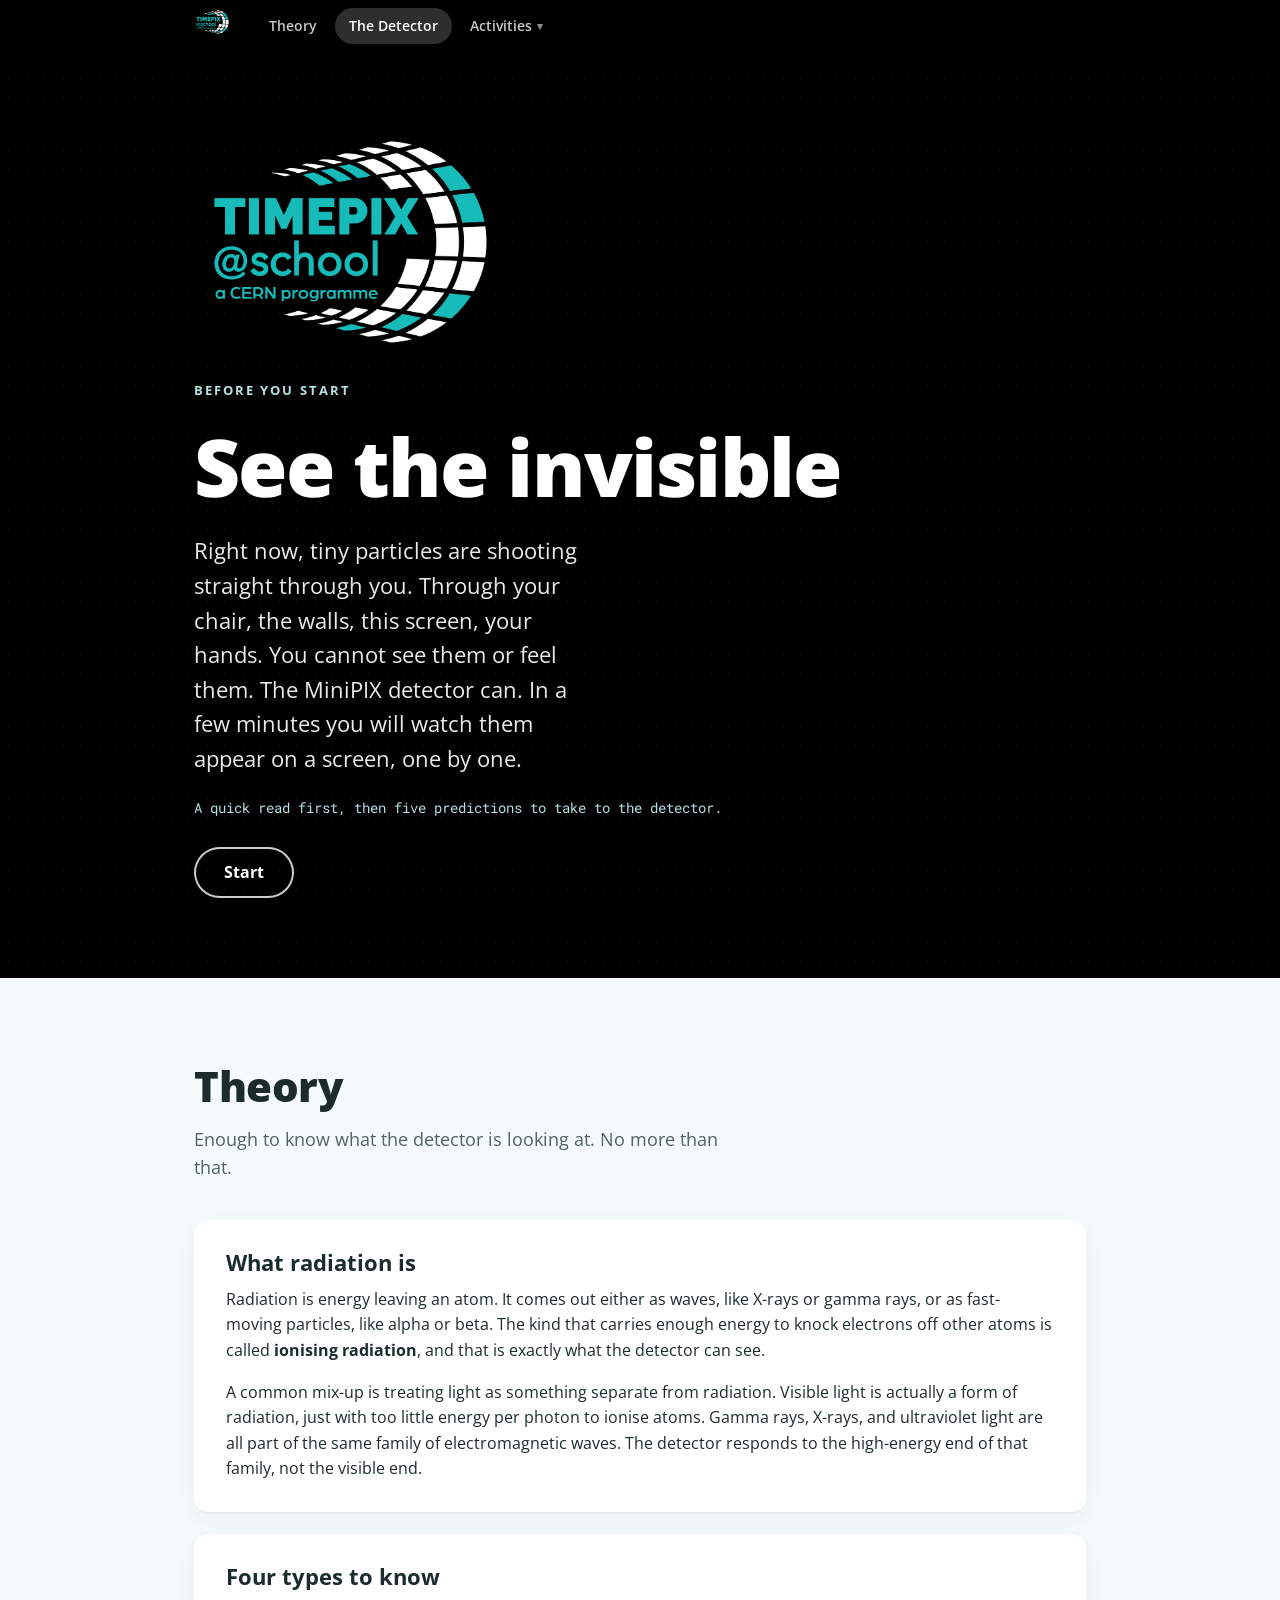
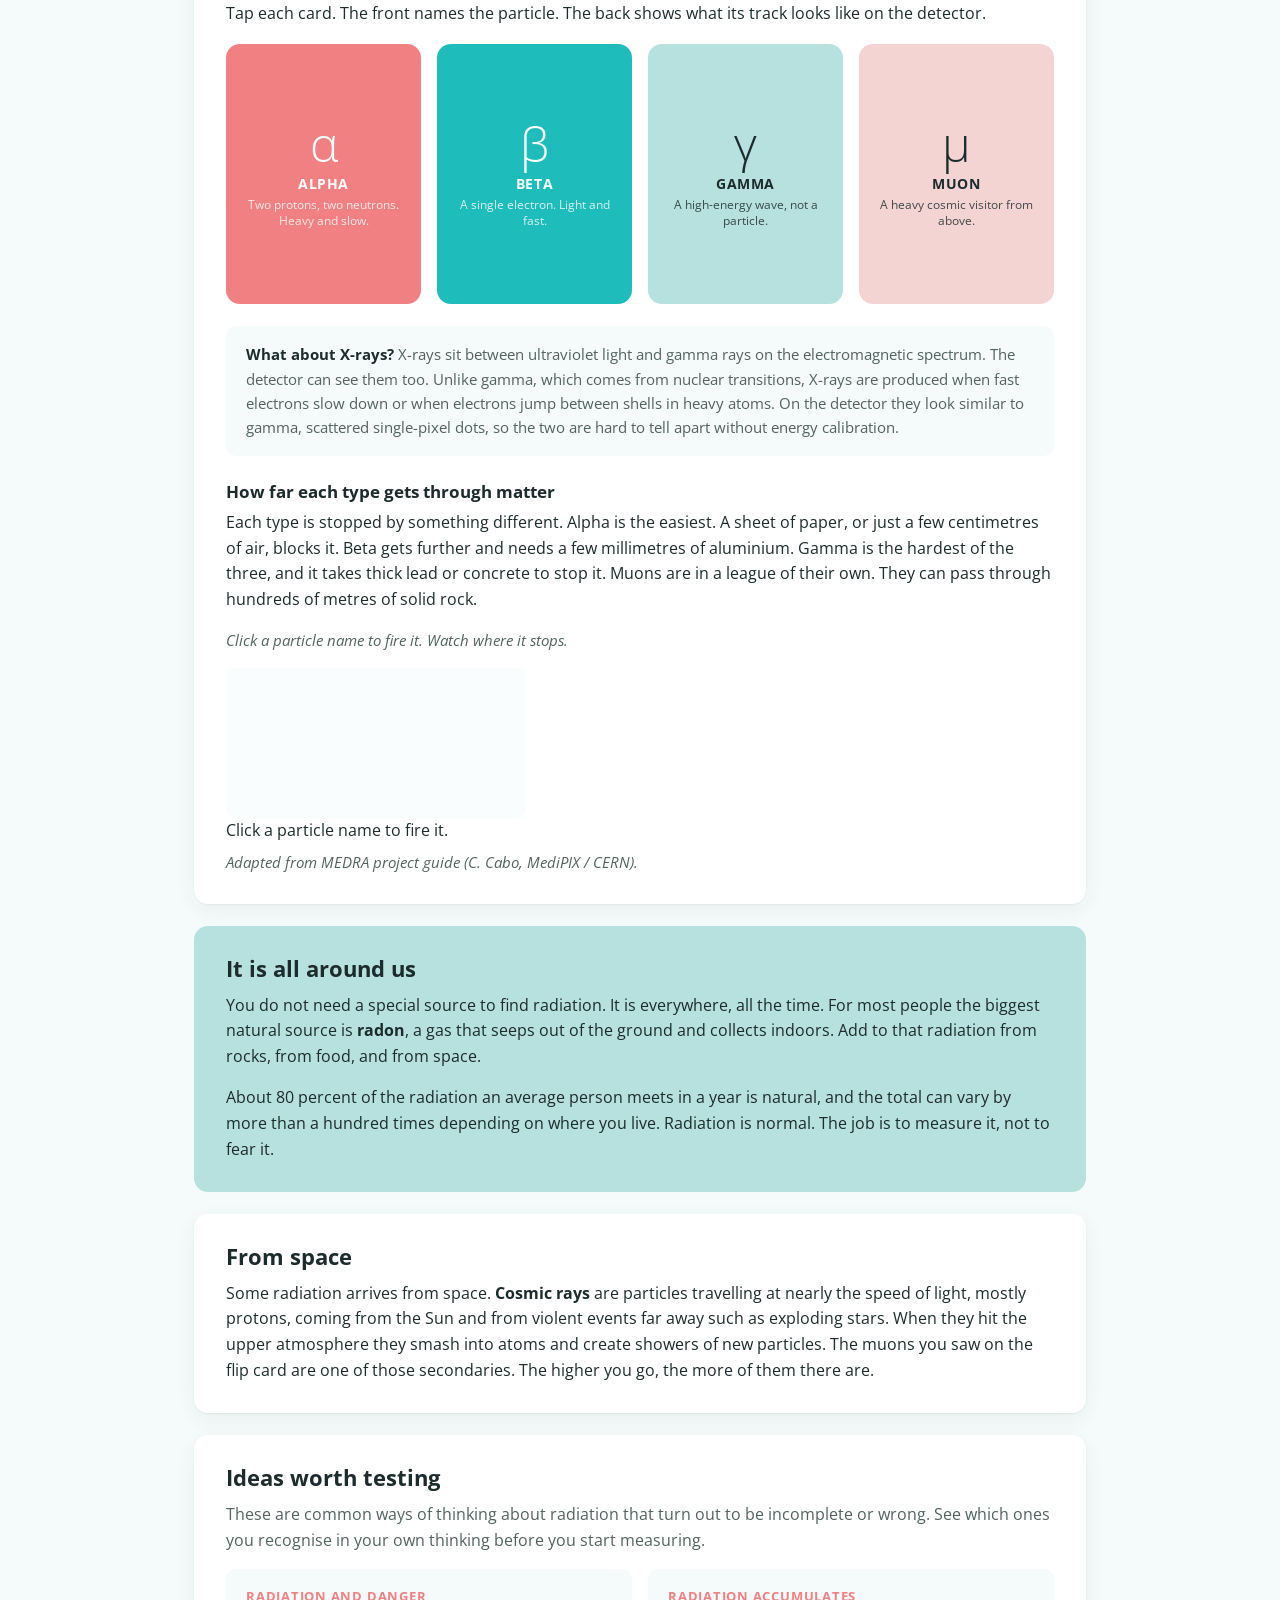
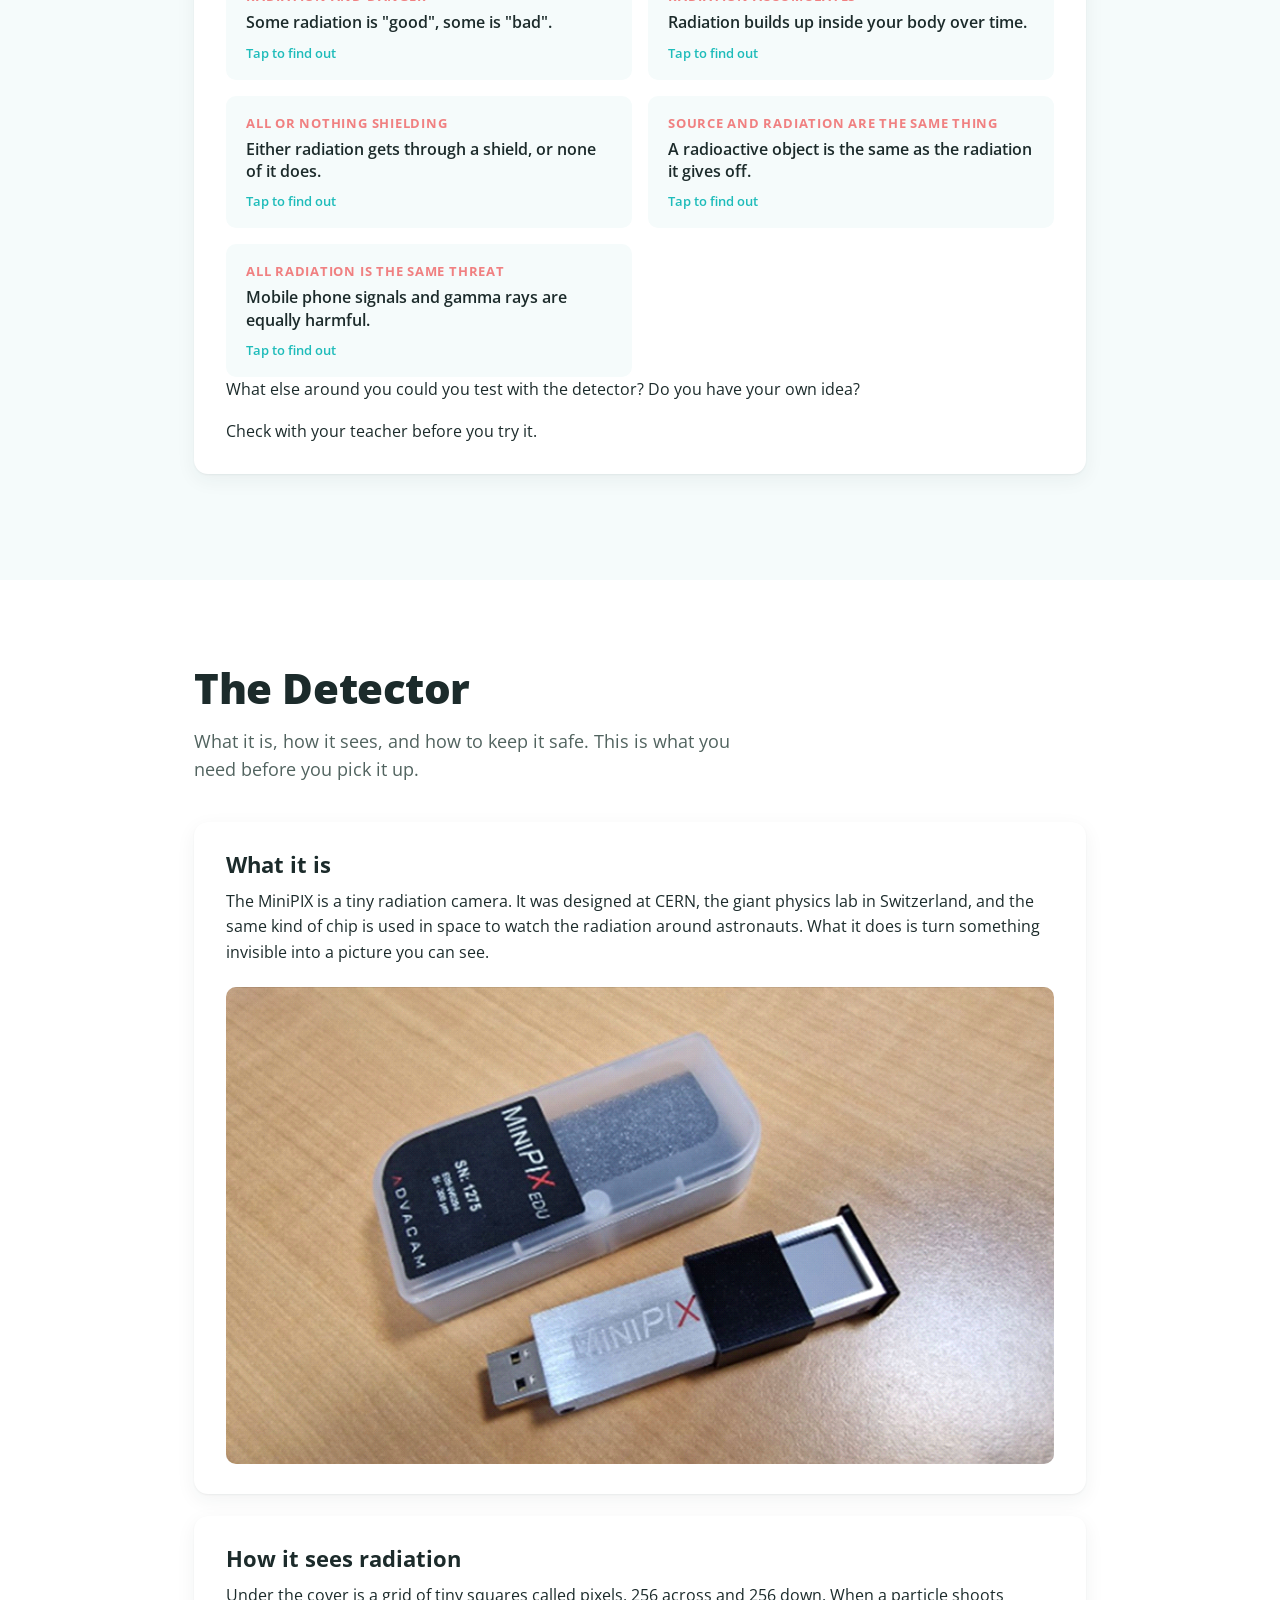
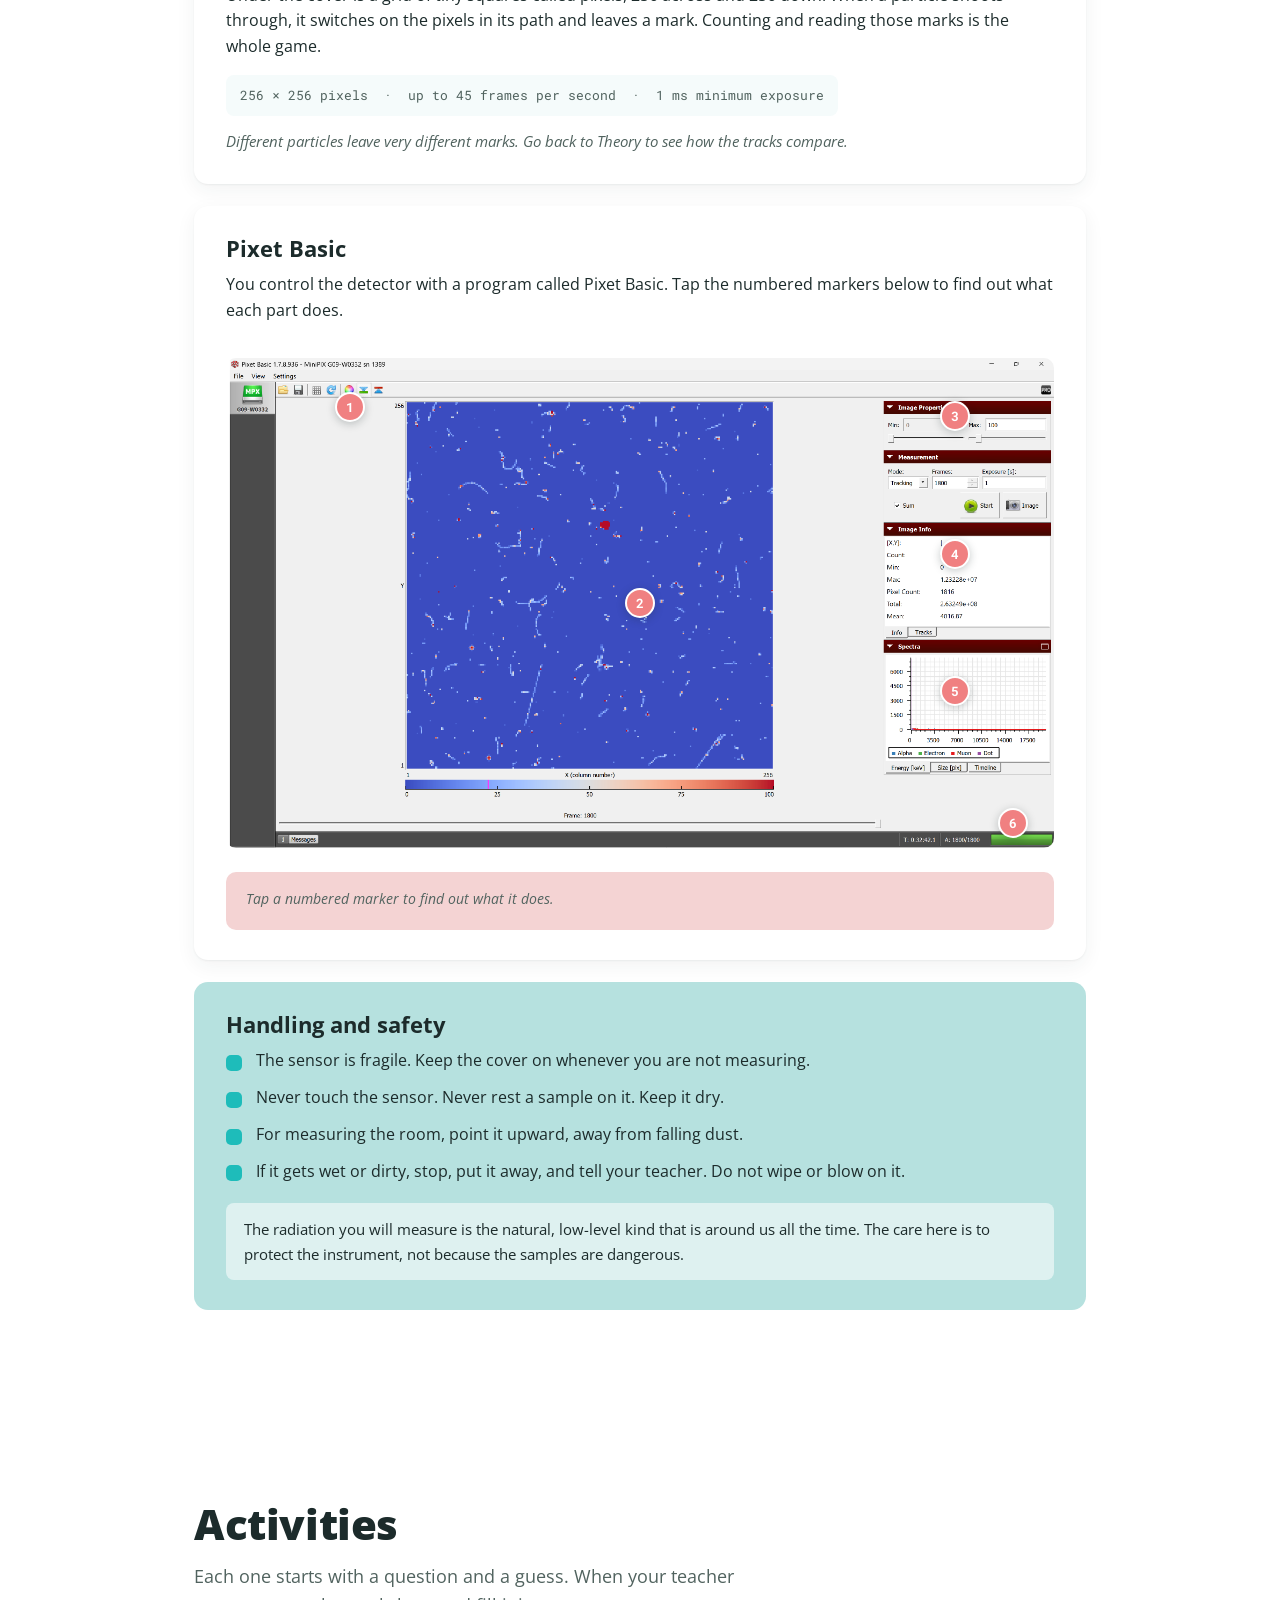
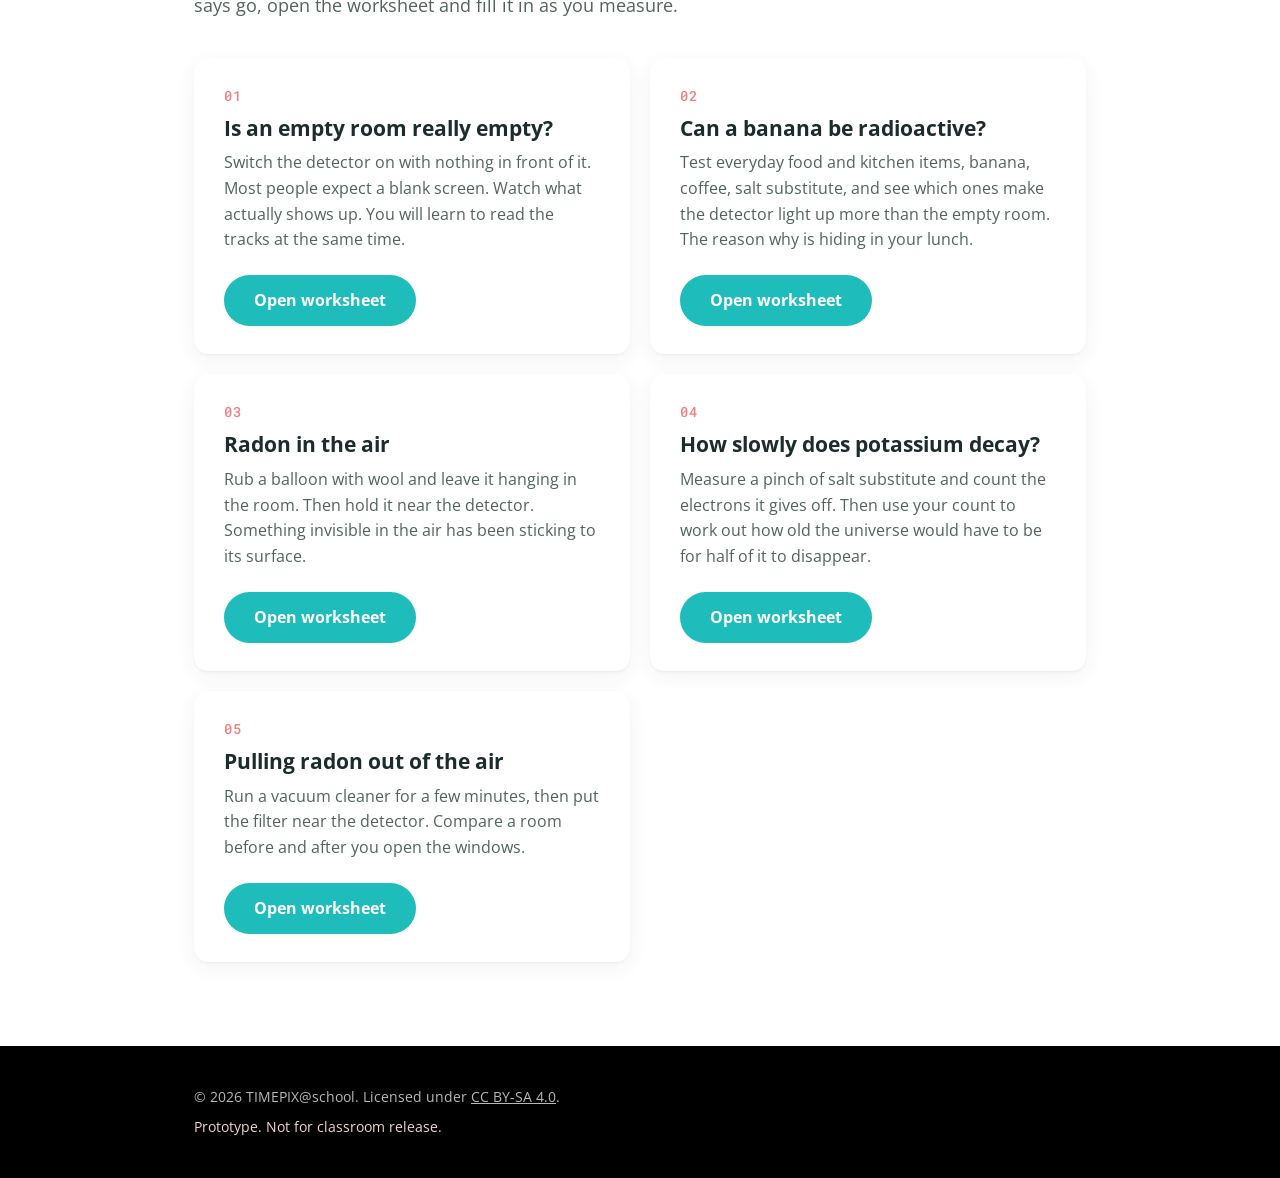
==== commit 85fff08e: "Add files via upload" ====
--- a/index.html
+++ b/index.html
@@ -1,834 +1,453 @@
-<!doctype html>
+<!DOCTYPE html>
 <html lang="en">
-  <head>
-    <meta charset="UTF-8" />
-    <meta name="viewport" content="width=device-width, initial-scale=1.0" />
-    <title>Before you start | TIMEPIX@school</title>
-    <link rel="preconnect" href="https://fonts.googleapis.com" />
-    <link rel="preconnect" href="https://fonts.gstatic.com" crossorigin />
-    <link
-      href="https://fonts.googleapis.com/css2?family=Open+Sans:ital,wght@0,300;0,400;0,600;0,700;0,800;1,400&family=Roboto+Mono:wght@400;500&display=swap"
-      rel="stylesheet"
-    />
-    <link rel="stylesheet" href="css/styles.css" />
-  </head>
-  <body>
-    <!-- ============ STICKY NAV ============ -->
-    <nav class="topnav" id="topnav" aria-label="Page sections">
-      <div class="topnav__inner">
-        <img
-          class="topnav__logo"
-          src="assets/timepix-logo.svg"
-          alt="TIMEPIX@school"
-          onerror="this.style.display = 'none'"
-        />
-        <ul class="topnav__list" role="list">
-          <li><a class="topnav__link" href="#theory">Theory</a></li>
-          <li><a class="topnav__link" href="#detector">The Detector</a></li>
-          <li class="topnav__has-drop">
-            <button
-              class="topnav__link topnav__drop-toggle"
-              aria-expanded="false"
-              aria-haspopup="true"
-            >
-              Activities
-            </button>
-            <ul class="topnav__dropdown" role="list">
-              <li>
-                <a href="activity-1.html"
-                  >Activity 1 . Is an empty room really empty?</a
-                >
-              </li>
-              <li>
-                <a href="activity-2.html"
-                  >Activity 2 . Can a banana be radioactive?</a
-                >
-              </li>
-              <li>
-                <a href="activity-3.html"
-                  >Activity 3 . Radon in the air (balloon)</a
-                >
-              </li>
-              <li>
-                <a href="activity-4.html"
-                  >Activity 4 . How slowly does potassium decay?</a
-                >
-              </li>
-              <li>
-                <a href="activity-5.html"
-                  >Activity 5 . Pulling radon out of the air</a
-                >
-              </li>
-            </ul>
-          </li>
-        </ul>
+<head>
+  <meta charset="UTF-8">
+  <meta name="viewport" content="width=device-width, initial-scale=1.0">
+  <title>Before you start | TIMEPIX@school</title>
+  <link rel="preconnect" href="https://fonts.googleapis.com">
+  <link rel="preconnect" href="https://fonts.gstatic.com" crossorigin>
+  <link href="https://fonts.googleapis.com/css2?family=Open+Sans:ital,wght@0,300;0,400;0,600;0,700;0,800;1,400&family=Roboto+Mono:wght@400;500&display=swap" rel="stylesheet">
+  <link rel="stylesheet" href="css/styles.css">
+</head>
+<body>
+
+  <!-- ============ STICKY NAV ============ -->
+  <nav class="topnav" id="topnav" aria-label="Page sections">
+    <div class="topnav__inner">
+      <a href="#" aria-label="Go to top"><img class="topnav__logo" src="assets/timepix-logo.svg" alt="TIMEPIX@school" onerror="this.style.display='none'"></a>
+      <ul class="topnav__list" role="list">
+        <li><a class="topnav__link" href="#theory">Theory</a></li>
+        <li><a class="topnav__link" href="#detector">The Detector</a></li>
+        <li class="topnav__has-drop">
+          <button class="topnav__link topnav__drop-toggle" aria-expanded="false"
+                  aria-haspopup="true">Activities</button>
+          <ul class="topnav__dropdown" role="list">
+            <li><a href="activity-1.html">Activity 1 . Is an empty room really empty?</a></li>
+            <li><a href="activity-2.html">Activity 2 . Can a banana be radioactive?</a></li>
+            <li><a href="activity-3.html">Activity 3 . Radon in the air (balloon)</a></li>
+            <li><a href="activity-4.html">Activity 4 . How slowly does potassium decay?</a></li>
+            <li><a href="activity-5.html">Activity 5 . Pulling radon out of the air</a></li>
+          </ul>
+        </li>
+      </ul>
+    </div>
+  </nav>
+
+  <!-- ============ HERO ============ -->
+  <header class="hero">
+    <canvas id="pixelHero" aria-hidden="true"></canvas>
+    <div class="hero__inner">
+      <img class="hero__logo" src="assets/timepix-logo.svg" alt="TIMEPIX@school"
+           onerror="this.style.display='none'">
+      <p class="eyebrow">Before you start</p>
+      <h1 class="hero__title">See the invisible</h1>
+      <p class="hero__lead">
+        Right now, tiny particles are shooting straight through you. Through your chair, the
+        walls, this screen, your hands. You cannot see them or feel them. The MiniPIX detector
+        can. In a few minutes you will watch them appear on a screen, one by one.
+      </p>
+      <p class="hero__meta">A quick read first, then five predictions to take to the detector.</p>
+      <a class="btn btn--ghost" href="#theory">Start</a>
+    </div>
+  </header>
+
+  <main>
+
+    <!-- ============ THEORY ============ -->
+    <section class="part part--alt" id="theory">
+      <div class="wrap">
+        <h2 class="part__title">Theory</h2>
+        <p class="part__intro">Enough to know what the detector is looking at. No more than that.</p>
+
+        <article class="card">
+          <h3>What radiation is</h3>
+          <p>Radiation is energy leaving an atom. It comes out either as waves, like X-rays or
+            gamma rays, or as fast-moving particles, like alpha or beta. The kind that carries
+            enough energy to knock electrons off other atoms is called
+            <strong>ionising radiation</strong>, and that is exactly what the detector can see.</p>
+          <p>A common mix-up is treating light as something separate from radiation. Visible
+            light is actually a form of radiation, just with too little energy per photon to
+            ionise atoms. Gamma rays, X-rays, and ultraviolet light are all part of the same
+            family of electromagnetic waves. The detector responds to the high-energy end of
+            that family, not the visible end.</p>
+        </article>
+
+        <article class="card">
+          <h3>Four types to know</h3>
+          <p>Tap each card. The front names the particle. The back shows what its track looks
+            like on the detector.</p>
+          <div class="flips">
+
+            <!-- ALPHA -->
+            <button class="flip" aria-pressed="false">
+              <span class="flip__inner">
+                <span class="flip__face flip__front flip__front--alpha">
+                  <span class="flip__greek">&alpha;</span>
+                  <span class="flip__name">Alpha</span>
+                  <span class="flip__sub">Two protons, two neutrons. Heavy and slow.</span>
+                </span>
+                <span class="flip__face flip__back">
+                  <svg viewBox="0 0 120 120" class="track-svg" aria-label="Alpha track on detector">
+                    <rect width="120" height="120" fill="#003d78"/>
+                    <rect x="48" y="48" width="10" height="10" fill="#f08081" opacity="1"/>
+                    <rect x="58" y="48" width="10" height="10" fill="#f08081" opacity="0.95"/>
+                    <rect x="68" y="48" width="10" height="10" fill="#f08081" opacity="0.7"/>
+                    <rect x="48" y="58" width="10" height="10" fill="#f08081" opacity="0.95"/>
+                    <rect x="58" y="58" width="10" height="10" fill="#f08081" opacity="1"/>
+                    <rect x="68" y="58" width="10" height="10" fill="#f08081" opacity="0.85"/>
+                    <rect x="48" y="68" width="10" height="10" fill="#f08081" opacity="0.7"/>
+                    <rect x="58" y="68" width="10" height="10" fill="#f08081" opacity="0.8"/>
+                    <rect x="68" y="68" width="10" height="10" fill="#f08081" opacity="0.55"/>
+                  </svg>
+                  <span class="track-label">Dense, roughly round blob. Heavy particle, lots of energy deposited in a small area.</span>
+                </span>
+              </span>
+            </button>
+
+            <!-- BETA -->
+            <button class="flip" aria-pressed="false">
+              <span class="flip__inner">
+                <span class="flip__face flip__front flip__front--beta">
+                  <span class="flip__greek">&beta;</span>
+                  <span class="flip__name">Beta</span>
+                  <span class="flip__sub">A single electron. Light and fast.</span>
+                </span>
+                <span class="flip__face flip__back">
+                  <svg viewBox="0 0 120 120" class="track-svg" aria-label="Beta track on detector">
+                    <rect width="120" height="120" fill="#003d78"/>
+                    <rect x="25" y="56" width="8" height="8" fill="#1ebcba"/>
+                    <rect x="33" y="56" width="8" height="8" fill="#1ebcba"/>
+                    <rect x="41" y="56" width="8" height="8" fill="#1ebcba"/>
+                    <rect x="41" y="64" width="8" height="8" fill="#1ebcba"/>
+                    <rect x="41" y="72" width="8" height="8" fill="#1ebcba"/>
+                    <rect x="49" y="72" width="8" height="8" fill="#1ebcba"/>
+                    <rect x="57" y="72" width="8" height="8" fill="#1ebcba"/>
+                    <rect x="57" y="64" width="8" height="8" fill="#1ebcba"/>
+                    <rect x="57" y="56" width="8" height="8" fill="#1ebcba"/>
+                    <rect x="57" y="48" width="8" height="8" fill="#1ebcba"/>
+                    <rect x="65" y="48" width="8" height="8" fill="#1ebcba"/>
+                    <rect x="73" y="48" width="8" height="8" fill="#1ebcba"/>
+                    <rect x="73" y="56" width="8" height="8" fill="#1ebcba"/>
+                    <rect x="73" y="64" width="8" height="8" fill="#1ebcba"/>
+                    <rect x="81" y="64" width="8" height="8" fill="#1ebcba"/>
+                    <rect x="89" y="64" width="8" height="8" fill="#1ebcba"/>
+                    <rect x="89" y="56" width="8" height="8" fill="#1ebcba"/>
+                  </svg>
+                  <span class="track-label">Connected winding path. The light electron scatters and changes direction as it passes through the chip.</span>
+                </span>
+              </span>
+            </button>
+
+            <!-- GAMMA -->
+            <button class="flip" aria-pressed="false">
+              <span class="flip__inner">
+                <span class="flip__face flip__front flip__front--gamma">
+                  <span class="flip__greek">&gamma;</span>
+                  <span class="flip__name">Gamma</span>
+                  <span class="flip__sub">A high-energy wave, not a particle.</span>
+                </span>
+                <span class="flip__face flip__back">
+                  <svg viewBox="0 0 120 120" class="track-svg" aria-label="Gamma track on detector">
+                    <rect width="120" height="120" fill="#003d78"/>
+                    <rect x="22" y="30" width="7" height="7" fill="#b6e1df" opacity="0.9"/>
+                    <rect x="70" y="18" width="7" height="7" fill="#b6e1df" opacity="0.8"/>
+                    <rect x="45" y="55" width="7" height="7" fill="#b6e1df" opacity="0.95"/>
+                    <rect x="90" y="62" width="7" height="7" fill="#b6e1df" opacity="0.75"/>
+                    <rect x="30" y="82" width="7" height="7" fill="#b6e1df" opacity="0.85"/>
+                    <rect x="80" y="88" width="7" height="7" fill="#b6e1df" opacity="0.7"/>
+                  </svg>
+                  <span class="track-label">Scattered single dots. Gamma deposits energy at isolated points, leaving no connected path.</span>
+                </span>
+              </span>
+            </button>
+
+            <!-- MUON -->
+            <button class="flip" aria-pressed="false">
+              <span class="flip__inner">
+                <span class="flip__face flip__front flip__front--muon">
+                  <span class="flip__greek">&mu;</span>
+                  <span class="flip__name">Muon</span>
+                  <span class="flip__sub">A heavy cosmic visitor from above.</span>
+                </span>
+                <span class="flip__face flip__back">
+                  <svg viewBox="0 0 120 120" class="track-svg" aria-label="Muon track on detector">
+                    <rect width="120" height="120" fill="#003d78"/>
+                    <rect x="10" y="10" width="8" height="8" fill="#f4d3d3" opacity="0.95"/>
+                    <rect x="20" y="20" width="8" height="8" fill="#f4d3d3" opacity="0.95"/>
+                    <rect x="30" y="30" width="8" height="8" fill="#f4d3d3" opacity="0.9"/>
+                    <rect x="40" y="40" width="8" height="8" fill="#f4d3d3" opacity="0.95"/>
+                    <rect x="50" y="50" width="8" height="8" fill="#f4d3d3" opacity="0.9"/>
+                    <rect x="60" y="60" width="8" height="8" fill="#f4d3d3" opacity="0.95"/>
+                    <rect x="70" y="70" width="8" height="8" fill="#f4d3d3" opacity="0.9"/>
+                    <rect x="80" y="80" width="8" height="8" fill="#f4d3d3" opacity="0.95"/>
+                    <rect x="90" y="90" width="8" height="8" fill="#f4d3d3" opacity="0.85"/>
+                    <rect x="100" y="100" width="8" height="8" fill="#f4d3d3" opacity="0.8"/>
+                  </svg>
+                  <span class="track-label">Long, straight, dense streak across the whole chip. Muons barely interact with matter and punch straight through.</span>
+                </span>
+              </span>
+            </button>
+
+          </div>
+
+          <div class="xray-note">
+            <strong>What about X-rays?</strong> X-rays sit between ultraviolet light and gamma
+            rays on the electromagnetic spectrum. The detector can see them too. Unlike gamma,
+            which comes from nuclear transitions, X-rays are produced when fast electrons slow
+            down or when electrons jump between shells in heavy atoms. On the detector they look
+            similar to gamma, scattered single-pixel dots, so the two are hard to tell apart
+            without energy calibration.
+          </div>
+
+          <div class="penetration">
+            <h4>How far each type gets through matter</h4>
+            <p>Each type is stopped by something different. Alpha is the easiest. A sheet of
+              paper, or just a few centimetres of air, blocks it. Beta gets further and needs a
+              few millimetres of aluminium. Gamma is the hardest of the three, and it takes
+              thick lead or concrete to stop it. Muons are in a league of their own. They can
+              pass through hundreds of metres of solid rock.</p>
+            <p class="note">Click a particle name to fire it. Watch where it stops.</p>
+            <div class="pen3d-wrap">
+              <canvas id="penCanvas" style="border-radius:10px;background:#f9fdfd;display:block"></canvas>
+            </div>
+            <div class="pen3d-info" id="pen3dInfo" aria-live="polite">
+              <p class="pen3d-info__hint">Click a particle name to fire it.</p>
+            </div>
+            <p class="note" style="margin-top:6px">Adapted from MEDRA project guide (C. Cabo, MediPIX / CERN).</p>
+          </div>
+        </article>
+
+        <article class="card card--tint">
+          <h3>It is all around us</h3>
+          <p>You do not need a special source to find radiation. It is everywhere, all the
+            time. For most people the biggest natural source is <strong>radon</strong>, a gas
+            that seeps out of the ground and collects indoors. Add to that radiation from
+            rocks, from food, and from space.</p>
+          <p>About 80 percent of the radiation an average person meets in a year is natural,
+            and the total can vary by more than a hundred times depending on where you live.
+            Radiation is normal. The job is to measure it, not to fear it.</p>
+        </article>
+
+        <article class="card">
+          <h3>From space</h3>
+          <p>Some radiation arrives from space. <strong>Cosmic rays</strong> are particles
+            travelling at nearly the speed of light, mostly protons, coming from the Sun and
+            from violent events far away such as exploding stars. When they hit the upper
+            atmosphere they smash into atoms and create showers of new particles. The muons
+            you saw on the flip card are one of those secondaries. The higher you go, the
+            more of them there are.</p>
+        </article>
+
+        <article class="card" id="misconceptions">
+          <h3>Ideas worth testing</h3>
+          <p class="misc-intro">These are common ways of thinking about radiation that turn out
+            to be incomplete or wrong. See which ones you recognise in your own thinking before
+            you start measuring.</p>
+          <div class="misc-grid">
+
+            <button class="misc-item" aria-expanded="false">
+              <span class="misc-tag">Radiation and danger</span>
+              <span class="misc-teaser">Some radiation is "good", some is "bad".</span>
+              <span class="misc-body">People often split radiation into "good" (natural, medical)
+                and "bad" (nuclear weapons, food irradiation). In reality all ionising radiation
+                follows the same physical rules. What matters is dose and exposure time, not
+                origin. <cite>(Henriksen &amp; Jorde, 2001)</cite></span>
+              <span class="misc-cue" aria-hidden="true">Tap to find out</span>
+            </button>
+
+            <button class="misc-item" aria-expanded="false">
+              <span class="misc-tag">Radiation accumulates</span>
+              <span class="misc-teaser">Radiation builds up inside your body over time.</span>
+              <span class="misc-body">Radiation does not accumulate inside you. Once a particle
+                passes through, it is gone. There is no stored dose waiting to cause harm later
+                from a single low-level exposure.
+                <cite>(Eijkelhof, 1990)</cite></span>
+              <span class="misc-cue" aria-hidden="true">Tap to find out</span>
+            </button>
+
+            <button class="misc-item" aria-expanded="false">
+              <span class="misc-tag">All or nothing shielding</span>
+              <span class="misc-teaser">Either radiation gets through a shield, or none of it does.</span>
+              <span class="misc-body">Shielding reduces radiation, it does not switch it off.
+                Thicker material means fewer particles reaching the other side, not zero
+                particles. There is always a gradient, not a wall.
+                <cite>(Eijkelhof et al., 1990; Riesch &amp; Westphal, 1975)</cite></span>
+              <span class="misc-cue" aria-hidden="true">Tap to find out</span>
+            </button>
+
+            <button class="misc-item" aria-expanded="false">
+              <span class="misc-tag">Source and radiation are the same thing</span>
+              <span class="misc-teaser">A radioactive object is the same as the radiation it gives off.</span>
+              <span class="misc-body">A radioactive source and the radiation it emits are two
+                different things. The source stays put. The radiation travels away from it.
+                Removing the source stops new radiation arriving, but does not cancel radiation
+                already in transit.
+                <cite>(Neumann &amp; Hopf, 2012)</cite></span>
+              <span class="misc-cue" aria-hidden="true">Tap to find out</span>
+            </button>
+
+            <button class="misc-item" aria-expanded="false">
+              <span class="misc-tag">All radiation is the same threat</span>
+              <span class="misc-teaser">Mobile phone signals and gamma rays are equally harmful.</span>
+              <span class="misc-body">Not all radiation is ionising. Mobile phones emit
+                non-ionising radiation with too little energy per photon to knock electrons off
+                atoms. Gamma rays are ionising. The detector only responds to the ionising kind.
+                <cite>(Rego &amp; Peralta, 2005)</cite></span>
+              <span class="misc-cue" aria-hidden="true">Tap to find out</span>
+            </button>
+
+          </div>
+
+          <div class="misc-trigger">
+            <p>What else around you could you test with the detector? Do you have your own idea?</p>
+            <p class="misc-trigger__note">Check with your teacher before you try it.</p>
+          </div>
+        </article>
+
       </div>
-    </nav>
-
-    <!-- ============ HERO ============ -->
-    <header class="hero">
-      <canvas id="pixelHero" aria-hidden="true"></canvas>
-      <div class="hero__inner">
-        <img
-          class="hero__logo"
-          src="assets/timepix-logo.svg"
-          alt="TIMEPIX@school"
-          onerror="this.style.display = 'none'"
-        />
-        <p class="eyebrow">Before you start</p>
-        <h1 class="hero__title">See the invisible</h1>
-        <p class="hero__lead">
-          Right now, tiny particles are shooting straight through you. Through
-          your chair, the walls, this screen, your hands. You cannot see them or
-          feel them. The MiniPIX detector can. In a few minutes you will watch
-          them appear on a screen, one by one.
-        </p>
-        <p class="hero__meta">
-          A quick read first, then five predictions to take to the bench.
-        </p>
-        <a class="btn btn--ghost" href="#theory">Start</a>
+    </section>
+
+    <!-- ============ THE DETECTOR ============ -->
+    <section class="part" id="detector">
+      <div class="wrap">
+        <h2 class="part__title">The Detector</h2>
+        <p class="part__intro">What it is, how it sees, and how to keep it safe. This is what
+          you need before you pick it up.</p>
+
+        <article class="card">
+          <h3>What it is</h3>
+          <p>The MiniPIX is a tiny radiation camera. It was designed at CERN, the giant physics
+            lab in Switzerland, and the same kind of chip is used in space to watch the radiation
+            around astronauts. What it does is turn something invisible into a picture you can
+            see.</p>
+          <figure class="media">
+            <img src="assets/minipix.jpg" alt="MiniPIX detector"
+                 onerror="this.src='assets/placeholder-minipix.svg'">
+          </figure>
+        </article>
+
+        <article class="card">
+          <h3>How it sees radiation</h3>
+          <p>Under the cover is a grid of tiny squares called pixels, 256 across and 256 down.
+            When a particle shoots through, it switches on the pixels in its path and leaves a
+            mark. Counting and reading those marks is the whole game.</p>
+          <p class="readout">256 &times; 256 pixels &nbsp;·&nbsp; up to 45 frames per second &nbsp;·&nbsp; 1 ms minimum exposure</p>
+          <p class="note">Different particles leave very different marks. Go back to Theory to
+            see how the tracks compare.</p>
+        </article>
+
+        <article class="card">
+          <h3>Pixet Basic</h3>
+          <p>You control the detector with a program called Pixet Basic. Tap the numbered
+            markers below to find out what each part does.</p>
+          <div class="hotspot" id="pixetHotspots">
+            <img src="assets/pixet-screenshot.jpg" alt="Pixet Basic software window" class="hotspot__img"
+                 onerror="this.src='assets/placeholder-pixet.svg'">
+            <button class="hotspot__dot" style="left:15%; top:10%"
+              data-title="Top bar"
+              data-body="The toolbar at the top gives quick access to the main controls, including opening and saving measurement files.">1</button>
+            <button class="hotspot__dot" style="left:50%; top:50%"
+              data-title="Image"
+              data-body="The large central area shows the live detector output. Each bright mark is a pixel that was hit by a particle during the measurement.">2</button>
+            <button class="hotspot__dot" style="left:88%; top:12%"
+              data-title="Image properties and Measurement"
+              data-body="This panel is where you set the parameters for data acquisition. You control how long each measurement runs (exposure time) and how many frames to take.">3</button>
+            <button class="hotspot__dot" style="left:88%; top:40%"
+              data-title="Image info"
+              data-body="After a measurement this panel shows statistics about the image, including the total number of pixel hits and the detected energy.">4</button>
+            <button class="hotspot__dot" style="left:88%; top:68%"
+              data-title="Spectra"
+              data-body="The Spectra panel shows a histogram. The horizontal axis is energy and the vertical axis is how many pixels recorded that energy level. It lets you see whether you caught mostly low-energy background or a high-energy peak.">5</button>
+            <button class="hotspot__dot" style="left:95%; top:95%"
+              data-title="Status bar"
+              data-body="The bar at the bottom shows the current state of the detector and confirms whether it is connected and ready.">6</button>
+          </div>
+          <div class="hotspot__panel" id="hotspotPanel" aria-live="polite">
+            <p class="hotspot__hint">Tap a numbered marker to find out what it does.</p>
+          </div>
+        </article>
+
+        <article class="card card--tint">
+          <h3>Handling and safety</h3>
+          <ul class="checklist">
+            <li>The sensor is fragile. Keep the cover on whenever you are not measuring.</li>
+            <li>Never touch the sensor. Never rest a sample on it. Keep it dry.</li>
+            <li>For measuring the room, point it upward, away from falling dust.</li>
+            <li>If it gets wet or dirty, stop, put it away, and tell your teacher. Do not wipe
+              or blow on it.</li>
+          </ul>
+          <p class="note note--strong">The radiation you will measure is the natural, low-level
+            kind that is around us all the time. The care here is to protect the instrument,
+            not because the samples are dangerous.</p>
+        </article>
       </div>
-    </header>
-
-    <main>
-      <!-- ============ THEORY ============ -->
-      <section class="part part--alt" id="theory">
-        <div class="wrap">
-          <h2 class="part__title">Theory</h2>
-          <p class="part__intro">
-            Enough to know what the detector is looking at. No more than that.
-          </p>
-
-          <article class="card">
-            <h3>What radiation is</h3>
-            <p>
-              Radiation is energy leaving an atom. It comes out either as waves,
-              like X-rays or gamma rays, or as fast-moving particles, like alpha
-              or beta. The kind that carries enough energy to knock electrons
-              off other atoms is called <strong>ionising radiation</strong>, and
-              that is exactly what the detector can see.
-            </p>
-            <p>
-              A common mix-up is treating light as something separate from
-              radiation. Visible light is actually a form of radiation, just
-              with too little energy per photon to ionise atoms. Gamma rays,
-              X-rays, and ultraviolet light are all part of the same family of
-              electromagnetic waves. The detector responds to the high-energy
-              end of that family, not the visible end.
-            </p>
+    </section>
+
+
+    <!-- ============ ACTIVITIES ============ -->
+    <section class="part" id="activities">
+      <div class="wrap">
+        <h2 class="part__title">Activities</h2>
+        <p class="part__intro">Each one starts with a question and a guess. When your teacher
+          says go, open the worksheet and fill it in as you measure.</p>
+
+        <div class="preview-grid">
+          <article class="preview-card">
+            <span class="preview-num">01</span>
+            <h3>Is an empty room really empty?</h3>
+            <p>Switch the detector on with nothing in front of it. Most people expect a blank
+              screen. Watch what actually shows up. You will learn to read the tracks at the
+              same time.</p>
+            <a class="btn" href="activity-1.html">Open worksheet</a>
           </article>
 
-          <article class="card">
-            <h3>Four types to know</h3>
-            <p>
-              Tap each card. The front names the particle. The back shows what
-              its track looks like on the detector.
-            </p>
-            <div class="flips">
-              <!-- ALPHA -->
-              <button class="flip" aria-pressed="false">
-                <span class="flip__inner">
-                  <span class="flip__face flip__front flip__front--alpha">
-                    <span class="flip__greek">&alpha;</span>
-                    <span class="flip__name">Alpha</span>
-                    <span class="flip__sub"
-                      >Two protons, two neutrons. Heavy and slow.</span
-                    >
-                  </span>
-                  <span class="flip__face flip__back">
-                    <svg
-                      viewBox="0 0 120 120"
-                      class="track-svg"
-                      aria-label="Alpha track on detector"
-                    >
-                      <rect width="120" height="120" fill="#003d78" />
-                      <rect
-                        x="48"
-                        y="48"
-                        width="10"
-                        height="10"
-                        fill="#f08081"
-                        opacity="1"
-                      />
-                      <rect
-                        x="58"
-                        y="48"
-                        width="10"
-                        height="10"
-                        fill="#f08081"
-                        opacity="0.95"
-                      />
-                      <rect
-                        x="68"
-                        y="48"
-                        width="10"
-                        height="10"
-                        fill="#f08081"
-                        opacity="0.7"
-                      />
-                      <rect
-                        x="48"
-                        y="58"
-                        width="10"
-                        height="10"
-                        fill="#f08081"
-                        opacity="0.95"
-                      />
-                      <rect
-                        x="58"
-                        y="58"
-                        width="10"
-                        height="10"
-                        fill="#f08081"
-                        opacity="1"
-                      />
-                      <rect
-                        x="68"
-                        y="58"
-                        width="10"
-                        height="10"
-                        fill="#f08081"
-                        opacity="0.85"
-                      />
-                      <rect
-                        x="48"
-                        y="68"
-                        width="10"
-                        height="10"
-                        fill="#f08081"
-                        opacity="0.7"
-                      />
-                      <rect
-                        x="58"
-                        y="68"
-                        width="10"
-                        height="10"
-                        fill="#f08081"
-                        opacity="0.8"
-                      />
-                      <rect
-                        x="68"
-                        y="68"
-                        width="10"
-                        height="10"
-                        fill="#f08081"
-                        opacity="0.55"
-                      />
-                    </svg>
-                    <span class="track-label"
-                      >Dense, roughly round blob. Heavy particle, lots of energy
-                      deposited in a small area.</span
-                    >
-                  </span>
-                </span>
-              </button>
-
-              <!-- BETA -->
-              <button class="flip" aria-pressed="false">
-                <span class="flip__inner">
-                  <span class="flip__face flip__front flip__front--beta">
-                    <span class="flip__greek">&beta;</span>
-                    <span class="flip__name">Beta</span>
-                    <span class="flip__sub"
-                      >A single electron. Light and fast.</span
-                    >
-                  </span>
-                  <span class="flip__face flip__back">
-                    <svg
-                      viewBox="0 0 120 120"
-                      class="track-svg"
-                      aria-label="Beta track on detector"
-                    >
-                      <rect width="120" height="120" fill="#003d78" />
-                      <rect x="25" y="56" width="8" height="8" fill="#1ebcba" />
-                      <rect x="33" y="56" width="8" height="8" fill="#1ebcba" />
-                      <rect x="41" y="56" width="8" height="8" fill="#1ebcba" />
-                      <rect x="41" y="64" width="8" height="8" fill="#1ebcba" />
-                      <rect x="41" y="72" width="8" height="8" fill="#1ebcba" />
-                      <rect x="49" y="72" width="8" height="8" fill="#1ebcba" />
-                      <rect x="57" y="72" width="8" height="8" fill="#1ebcba" />
-                      <rect x="57" y="64" width="8" height="8" fill="#1ebcba" />
-                      <rect x="57" y="56" width="8" height="8" fill="#1ebcba" />
-                      <rect x="57" y="48" width="8" height="8" fill="#1ebcba" />
-                      <rect x="65" y="48" width="8" height="8" fill="#1ebcba" />
-                      <rect x="73" y="48" width="8" height="8" fill="#1ebcba" />
-                      <rect x="73" y="56" width="8" height="8" fill="#1ebcba" />
-                      <rect x="73" y="64" width="8" height="8" fill="#1ebcba" />
-                      <rect x="81" y="64" width="8" height="8" fill="#1ebcba" />
-                      <rect x="89" y="64" width="8" height="8" fill="#1ebcba" />
-                      <rect x="89" y="56" width="8" height="8" fill="#1ebcba" />
-                    </svg>
-                    <span class="track-label"
-                      >Connected winding path. The light electron scatters and
-                      changes direction as it passes through the chip.</span
-                    >
-                  </span>
-                </span>
-              </button>
-
-              <!-- GAMMA -->
-              <button class="flip" aria-pressed="false">
-                <span class="flip__inner">
-                  <span class="flip__face flip__front flip__front--gamma">
-                    <span class="flip__greek">&gamma;</span>
-                    <span class="flip__name">Gamma</span>
-                    <span class="flip__sub"
-                      >A high-energy wave, not a particle.</span
-                    >
-                  </span>
-                  <span class="flip__face flip__back">
-                    <svg
-                      viewBox="0 0 120 120"
-                      class="track-svg"
-                      aria-label="Gamma track on detector"
-                    >
-                      <rect width="120" height="120" fill="#003d78" />
-                      <rect
-                        x="22"
-                        y="30"
-                        width="7"
-                        height="7"
-                        fill="#b6e1df"
-                        opacity="0.9"
-                      />
-                      <rect
-                        x="70"
-                        y="18"
-                        width="7"
-                        height="7"
-                        fill="#b6e1df"
-                        opacity="0.8"
-                      />
-                      <rect
-                        x="45"
-                        y="55"
-                        width="7"
-                        height="7"
-                        fill="#b6e1df"
-                        opacity="0.95"
-                      />
-                      <rect
-                        x="90"
-                        y="62"
-                        width="7"
-                        height="7"
-                        fill="#b6e1df"
-                        opacity="0.75"
-                      />
-                      <rect
-                        x="30"
-                        y="82"
-                        width="7"
-                        height="7"
-                        fill="#b6e1df"
-                        opacity="0.85"
-                      />
-                      <rect
-                        x="80"
-                        y="88"
-                        width="7"
-                        height="7"
-                        fill="#b6e1df"
-                        opacity="0.7"
-                      />
-                    </svg>
-                    <span class="track-label"
-                      >Scattered single dots. Gamma deposits energy at isolated
-                      points, leaving no connected path.</span
-                    >
-                  </span>
-                </span>
-              </button>
-
-              <!-- MUON -->
-              <button class="flip" aria-pressed="false">
-                <span class="flip__inner">
-                  <span class="flip__face flip__front flip__front--muon">
-                    <span class="flip__greek">&mu;</span>
-                    <span class="flip__name">Muon</span>
-                    <span class="flip__sub"
-                      >A heavy cosmic visitor from above.</span
-                    >
-                  </span>
-                  <span class="flip__face flip__back">
-                    <svg
-                      viewBox="0 0 120 120"
-                      class="track-svg"
-                      aria-label="Muon track on detector"
-                    >
-                      <rect width="120" height="120" fill="#003d78" />
-                      <rect
-                        x="10"
-                        y="10"
-                        width="8"
-                        height="8"
-                        fill="#f4d3d3"
-                        opacity="0.95"
-                      />
-                      <rect
-                        x="20"
-                        y="20"
-                        width="8"
-                        height="8"
-                        fill="#f4d3d3"
-                        opacity="0.95"
-                      />
-                      <rect
-                        x="30"
-                        y="30"
-                        width="8"
-                        height="8"
-                        fill="#f4d3d3"
-                        opacity="0.9"
-                      />
-                      <rect
-                        x="40"
-                        y="40"
-                        width="8"
-                        height="8"
-                        fill="#f4d3d3"
-                        opacity="0.95"
-                      />
-                      <rect
-                        x="50"
-                        y="50"
-                        width="8"
-                        height="8"
-                        fill="#f4d3d3"
-                        opacity="0.9"
-                      />
-                      <rect
-                        x="60"
-                        y="60"
-                        width="8"
-                        height="8"
-                        fill="#f4d3d3"
-                        opacity="0.95"
-                      />
-                      <rect
-                        x="70"
-                        y="70"
-                        width="8"
-                        height="8"
-                        fill="#f4d3d3"
-                        opacity="0.9"
-                      />
-                      <rect
-                        x="80"
-                        y="80"
-                        width="8"
-                        height="8"
-                        fill="#f4d3d3"
-                        opacity="0.95"
-                      />
-                      <rect
-                        x="90"
-                        y="90"
-                        width="8"
-                        height="8"
-                        fill="#f4d3d3"
-                        opacity="0.85"
-                      />
-                      <rect
-                        x="100"
-                        y="100"
-                        width="8"
-                        height="8"
-                        fill="#f4d3d3"
-                        opacity="0.8"
-                      />
-                    </svg>
-                    <span class="track-label"
-                      >Long, straight, dense streak across the whole chip. Muons
-                      barely interact with matter and punch straight
-                      through.</span
-                    >
-                  </span>
-                </span>
-              </button>
-            </div>
-
-            <div class="xray-note">
-              <strong>What about X-rays?</strong> X-rays sit between ultraviolet
-              light and gamma rays on the electromagnetic spectrum. The detector
-              can see them too. Unlike gamma, which comes from nuclear
-              transitions, X-rays are produced when fast electrons slow down or
-              when electrons jump between shells in heavy atoms. On the detector
-              they look similar to gamma, scattered single-pixel dots, so the
-              two are hard to tell apart without energy calibration.
-            </div>
-
-            <div class="penetration">
-              <h4>How far each type gets through matter</h4>
-              <p>
-                Each type is stopped by something different. Alpha is the
-                easiest. A sheet of paper, or just a few centimetres of air,
-                blocks it. Beta gets further and needs a few millimetres of
-                aluminium. Gamma is the hardest of the three, and it takes thick
-                lead or concrete to stop it. Muons are in a league of their own.
-                They can pass through hundreds of metres of solid rock.
-              </p>
-              <figure class="media">
-                <img
-                  src="assets/penetration-diagram.jpg"
-                  alt="Diagram showing paper stopping alpha, aluminium foil stopping beta, lead stopping X-rays and gamma, and concrete needed for neutrons"
-                  onerror="this.src = 'assets/placeholder-minipix.svg'"
-                />
-                <figcaption>
-                  Figure 7, MEDRA project guide (C. Cabo, MediPIX / CERN).
-                  Materials needed to stop different types of ionising
-                  radiation.
-                </figcaption>
-              </figure>
-            </div>
+          <article class="preview-card">
+            <span class="preview-num">02</span>
+            <h3>Can a banana be radioactive?</h3>
+            <p>Test everyday food and kitchen items, banana, coffee, salt substitute, and see
+              which ones make the detector light up more than the empty room. The reason why is
+              hiding in your lunch.</p>
+            <a class="btn" href="activity-2.html">Open worksheet</a>
           </article>
 
-          <article class="card card--tint">
-            <h3>It is all around us</h3>
-            <p>
-              You do not need a special source to find radiation. It is
-              everywhere, all the time. For most people the biggest natural
-              source is <strong>radon</strong>, a gas that seeps out of the
-              ground and collects indoors. Add to that radiation from rocks,
-              from food, and from space.
-            </p>
-            <p>
-              About 80 percent of the radiation an average person meets in a
-              year is natural, and the total can vary by more than a hundred
-              times depending on where you live. Radiation is normal. The job is
-              to measure it, not to fear it.
-            </p>
+          <article class="preview-card">
+            <span class="preview-num">03</span>
+            <h3>Radon in the air</h3>
+            <p>Rub a balloon with wool and leave it hanging in the room. Then hold it near the
+              detector. Something invisible in the air has been sticking to its surface.</p>
+            <a class="btn" href="activity-3.html">Open worksheet</a>
           </article>
 
-          <article class="card">
-            <h3>From space</h3>
-            <p>
-              Some radiation arrives from space.
-              <strong>Cosmic rays</strong> are particles travelling at nearly
-              the speed of light, mostly protons, coming from the Sun and from
-              violent events far away such as exploding stars. When they hit the
-              upper atmosphere they smash into atoms and create showers of new
-              particles. The muons you saw on the flip card are one of those
-              secondaries. The higher you go, the more of them there are.
-            </p>
+          <article class="preview-card">
+            <span class="preview-num">04</span>
+            <h3>How slowly does potassium decay?</h3>
+            <p>Measure a pinch of salt substitute and count the electrons it gives off. Then
+              use your count to work out how old the universe would have to be for half of it
+              to disappear.</p>
+            <a class="btn" href="activity-4.html">Open worksheet</a>
           </article>
 
-          <article class="card" id="misconceptions">
-            <h3>Ideas worth testing at the bench</h3>
-            <p class="misc-intro">
-              These are common ways of thinking about radiation that turn out to
-              be incomplete or wrong. See which ones you recognise in your own
-              thinking before you start measuring.
-            </p>
-            <div class="misc-grid">
-              <button class="misc-item" aria-expanded="false">
-                <span class="misc-tag">Radiation and danger</span>
-                <span class="misc-teaser"
-                  >Some radiation is "good", some is "bad".</span
-                >
-                <span class="misc-body"
-                  >People often split radiation into "good" (natural, medical)
-                  and "bad" (nuclear weapons, food irradiation). In reality all
-                  ionising radiation follows the same physical rules. What
-                  matters is dose and exposure time, not origin.
-                  <cite>(Henriksen &amp; Jorde, 2001)</cite></span
-                >
-                <span class="misc-cue" aria-hidden="true">Tap to find out</span>
-              </button>
-
-              <button class="misc-item" aria-expanded="false">
-                <span class="misc-tag">Radiation accumulates</span>
-                <span class="misc-teaser"
-                  >Radiation builds up inside your body over time.</span
-                >
-                <span class="misc-body"
-                  >Radiation does not accumulate inside you. Once a particle
-                  passes through, it is gone. There is no stored dose waiting to
-                  cause harm later from a single low-level exposure.
-                  <cite>(Eijkelhof, 1990)</cite></span
-                >
-                <span class="misc-cue" aria-hidden="true">Tap to find out</span>
-              </button>
-
-              <button class="misc-item" aria-expanded="false">
-                <span class="misc-tag">All or nothing shielding</span>
-                <span class="misc-teaser"
-                  >Either radiation gets through a shield, or none of it
-                  does.</span
-                >
-                <span class="misc-body"
-                  >Shielding reduces radiation, it does not switch it off.
-                  Thicker material means fewer particles reaching the other
-                  side, not zero particles. There is always a gradient, not a
-                  wall.
-                  <cite
-                    >(Eijkelhof et al., 1990; Riesch &amp; Westphal, 1975)</cite
-                  ></span
-                >
-                <span class="misc-cue" aria-hidden="true">Tap to find out</span>
-              </button>
-
-              <button class="misc-item" aria-expanded="false">
-                <span class="misc-tag"
-                  >Source and radiation are the same thing</span
-                >
-                <span class="misc-teaser"
-                  >A radioactive object is the same as the radiation it gives
-                  off.</span
-                >
-                <span class="misc-body"
-                  >A radioactive source and the radiation it emits are two
-                  different things. The source stays put. The radiation travels
-                  away from it. Removing the source stops new radiation
-                  arriving, but does not cancel radiation already in transit.
-                  <cite>(Neumann &amp; Hopf, 2012)</cite></span
-                >
-                <span class="misc-cue" aria-hidden="true">Tap to find out</span>
-              </button>
-
-              <button class="misc-item" aria-expanded="false">
-                <span class="misc-tag">All radiation is the same threat</span>
-                <span class="misc-teaser"
-                  >Mobile phone signals and gamma rays are equally
-                  harmful.</span
-                >
-                <span class="misc-body"
-                  >Not all radiation is ionising. Mobile phones emit
-                  non-ionising radiation with too little energy per photon to
-                  knock electrons off atoms. Gamma rays are ionising. The
-                  detector only responds to the ionising kind.
-                  <cite>(Rego &amp; Peralta, 2005)</cite></span
-                >
-                <span class="misc-cue" aria-hidden="true">Tap to find out</span>
-              </button>
-            </div>
+          <article class="preview-card">
+            <span class="preview-num">05</span>
+            <h3>Pulling radon out of the air</h3>
+            <p>Run a vacuum cleaner for a few minutes, then put the filter near the detector.
+              Compare a room before and after you open the windows.</p>
+            <a class="btn" href="activity-5.html">Open worksheet</a>
           </article>
+
         </div>
-      </section>
-
-      <!-- ============ THE DETECTOR ============ -->
-      <section class="part" id="detector">
-        <div class="wrap">
-          <h2 class="part__title">The Detector</h2>
-          <p class="part__intro">
-            What it is, how it sees, and how to keep it safe. This is what you
-            need before you pick it up.
-          </p>
-
-          <article class="card">
-            <h3>What it is</h3>
-            <p>
-              The MiniPIX is a tiny radiation camera. It was designed at CERN,
-              the giant physics lab in Switzerland, and the same kind of chip is
-              used in space to watch the radiation around astronauts. What it
-              does is turn something invisible into a picture you can see.
-            </p>
-            <figure class="media">
-              <img
-                src="assets/minipix.jpg"
-                alt="MiniPIX detector"
-                onerror="this.src = 'assets/placeholder-minipix.svg'"
-              />
-            </figure>
-          </article>
-
-          <article class="card">
-            <h3>How it sees radiation</h3>
-            <p>
-              Under the cover is a grid of tiny squares called pixels, 256
-              across and 256 down. When a particle shoots through, it switches
-              on the pixels in its path and leaves a mark. Counting and reading
-              those marks is the whole game.
-            </p>
-            <p class="readout">
-              256 &times; 256 pixels &nbsp;·&nbsp; up to 45 frames per second
-              &nbsp;·&nbsp; 1 ms minimum exposure
-            </p>
-            <p class="note">
-              Different particles leave very different marks. Go back to Theory
-              to see how the tracks compare.
-            </p>
-          </article>
-
-          <article class="card">
-            <h3>Pixet Basic</h3>
-            <p>
-              You control the detector with a program called Pixet Basic. Tap
-              the numbered markers below to find out what each part does.
-            </p>
-            <div class="hotspot" id="pixetHotspots">
-              <img
-                src="assets/pixet-screenshot.jpg"
-                alt="Pixet Basic software window"
-                class="hotspot__img"
-                onerror="this.src = 'assets/placeholder-pixet.svg'"
-              />
-              <button
-                class="hotspot__dot"
-                style="left: 15%; top: 10%"
-                data-title="Top bar"
-                data-body="The toolbar at the top gives quick access to the main controls, including opening and saving measurement files."
-              >
-                1
-              </button>
-              <button
-                class="hotspot__dot"
-                style="left: 50%; top: 50%"
-                data-title="Image"
-                data-body="The large central area shows the live detector output. Each bright mark is a pixel that was hit by a particle during the measurement."
-              >
-                2
-              </button>
-              <button
-                class="hotspot__dot"
-                style="left: 88%; top: 12%"
-                data-title="Image properties and Measurement"
-                data-body="This panel is where you set the parameters for data acquisition. You control how long each measurement runs (exposure time) and how many frames to take."
-              >
-                3
-              </button>
-              <button
-                class="hotspot__dot"
-                style="left: 88%; top: 40%"
-                data-title="Image info"
-                data-body="After a measurement this panel shows statistics about the image, including the total number of pixel hits and the detected energy."
-              >
-                4
-              </button>
-              <button
-                class="hotspot__dot"
-                style="left: 88%; top: 68%"
-                data-title="Spectra"
-                data-body="The Spectra panel shows a histogram. The horizontal axis is energy and the vertical axis is how many pixels recorded that energy level. It lets you see whether you caught mostly low-energy background or a high-energy peak."
-              >
-                5
-              </button>
-              <button
-                class="hotspot__dot"
-                style="left: 95%; top: 95%"
-                data-title="Status bar"
-                data-body="The bar at the bottom shows the current state of the detector and confirms whether it is connected and ready."
-              >
-                6
-              </button>
-            </div>
-            <div class="hotspot__panel" id="hotspotPanel" aria-live="polite">
-              <p class="hotspot__hint">
-                Tap a numbered marker to find out what it does.
-              </p>
-            </div>
-          </article>
-
-          <article class="card card--tint">
-            <h3>Handling and safety</h3>
-            <ul class="checklist">
-              <li>
-                The sensor is fragile. Keep the cover on whenever you are not
-                measuring.
-              </li>
-              <li>
-                Never touch the sensor. Never rest a sample on it. Keep it dry.
-              </li>
-              <li>
-                For measuring the room, point it upward, away from falling dust.
-              </li>
-              <li>
-                If it gets wet or dirty, stop, put it away, and tell your
-                teacher. Do not wipe or blow on it.
-              </li>
-            </ul>
-            <p class="note note--strong">
-              The radiation you will measure is the natural, low-level kind that
-              is around us all the time. The care here is to protect the
-              instrument, not because the samples are dangerous.
-            </p>
-          </article>
-        </div>
-      </section>
-
-      <!-- ============ ACTIVITIES ============ -->
-      <section class="part" id="activities">
-        <div class="wrap">
-          <h2 class="part__title">Activities</h2>
-          <p class="part__intro">
-            Each one starts with a question and a guess. When your teacher says
-            go, open the worksheet and fill it in as you measure.
-          </p>
-
-          <div class="preview-grid">
-            <article class="preview-card">
-              <span class="preview-num">01</span>
-              <h3>Is an empty room really empty?</h3>
-              <p>
-                Switch the detector on with nothing in front of it. Most people
-                expect a blank screen. Watch what actually shows up. You will
-                learn to read the tracks at the same time.
-              </p>
-              <a class="btn" href="activity-1.html">Open worksheet</a>
-            </article>
-
-            <article class="preview-card">
-              <span class="preview-num">02</span>
-              <h3>Can a banana be radioactive?</h3>
-              <p>
-                Test everyday food and kitchen items, banana, coffee, salt
-                substitute, and see which ones make the detector light up more
-                than the empty room. The reason why is hiding in your lunch.
-              </p>
-              <a class="btn" href="activity-2.html">Open worksheet</a>
-            </article>
-
-            <article class="preview-card">
-              <span class="preview-num">03</span>
-              <h3>Radon in the air</h3>
-              <p>
-                Rub a balloon with wool and leave it hanging in the room. Then
-                hold it near the detector. Something invisible in the air has
-                been sticking to its surface.
-              </p>
-              <a class="btn" href="activity-3.html">Open worksheet</a>
-            </article>
-
-            <article class="preview-card">
-              <span class="preview-num">04</span>
-              <h3>How slowly does potassium decay?</h3>
-              <p>
-                Measure a pinch of salt substitute and count the electrons it
-                gives off. Then use your count to work out how old the universe
-                would have to be for half of it to disappear.
-              </p>
-              <a class="btn" href="activity-4.html">Open worksheet</a>
-            </article>
-
-            <article class="preview-card">
-              <span class="preview-num">05</span>
-              <h3>Pulling radon out of the air</h3>
-              <p>
-                Run a vacuum cleaner for a few minutes, then put the filter near
-                the detector. Compare a room before and after you open the
-                windows.
-              </p>
-              <a class="btn" href="activity-5.html">Open worksheet</a>
-            </article>
-          </div>
-        </div>
-      </section>
-    </main>
-
-    <footer class="foot">
-      <div class="wrap">
-        <p class="foot__prov">
-          © 2026 TIMEPIX@school. Licensed under
-          <a
-            href="https://creativecommons.org/licenses/by-sa/4.0/"
-            style="color: inherit; text-decoration: underline"
-            >CC BY-SA 4.0</a
-          >.
-        </p>
-        <p class="foot__flag">Prototype</p>
       </div>
-    </footer>
-
-    <script src="js/lesson.js"></script>
-  </body>
+    </section>
+
+  </main>
+
+  <footer class="foot">
+    <div class="wrap">
+      <p class="foot__prov">© 2026 TIMEPIX@school. Licensed under <a href="https://creativecommons.org/licenses/by-sa/4.0/" style="color:inherit;text-decoration:underline">CC BY-SA 4.0</a>.</p>
+      <p class="foot__flag">Prototype. Not for classroom release.</p>
+    </div>
+  </footer>
+
+  <script src="js/lesson.js"></script>
+</body>
 </html>
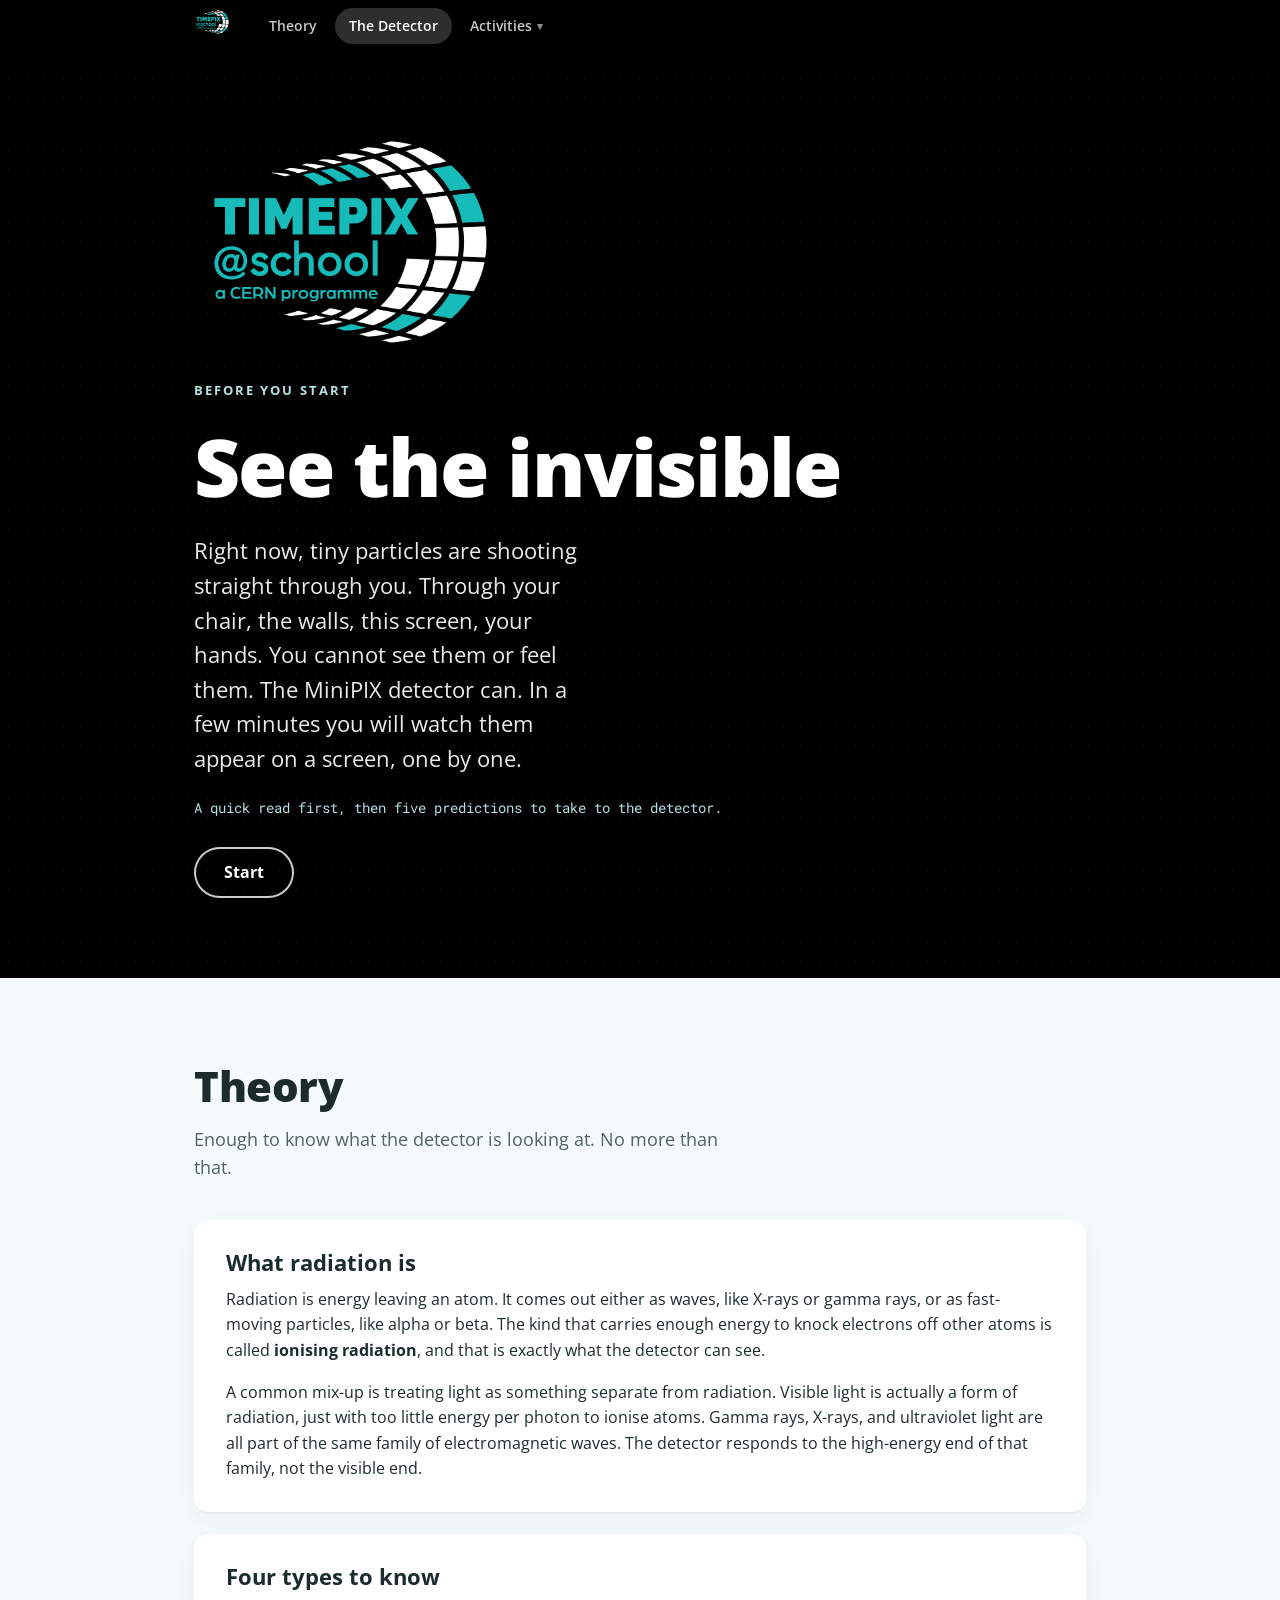
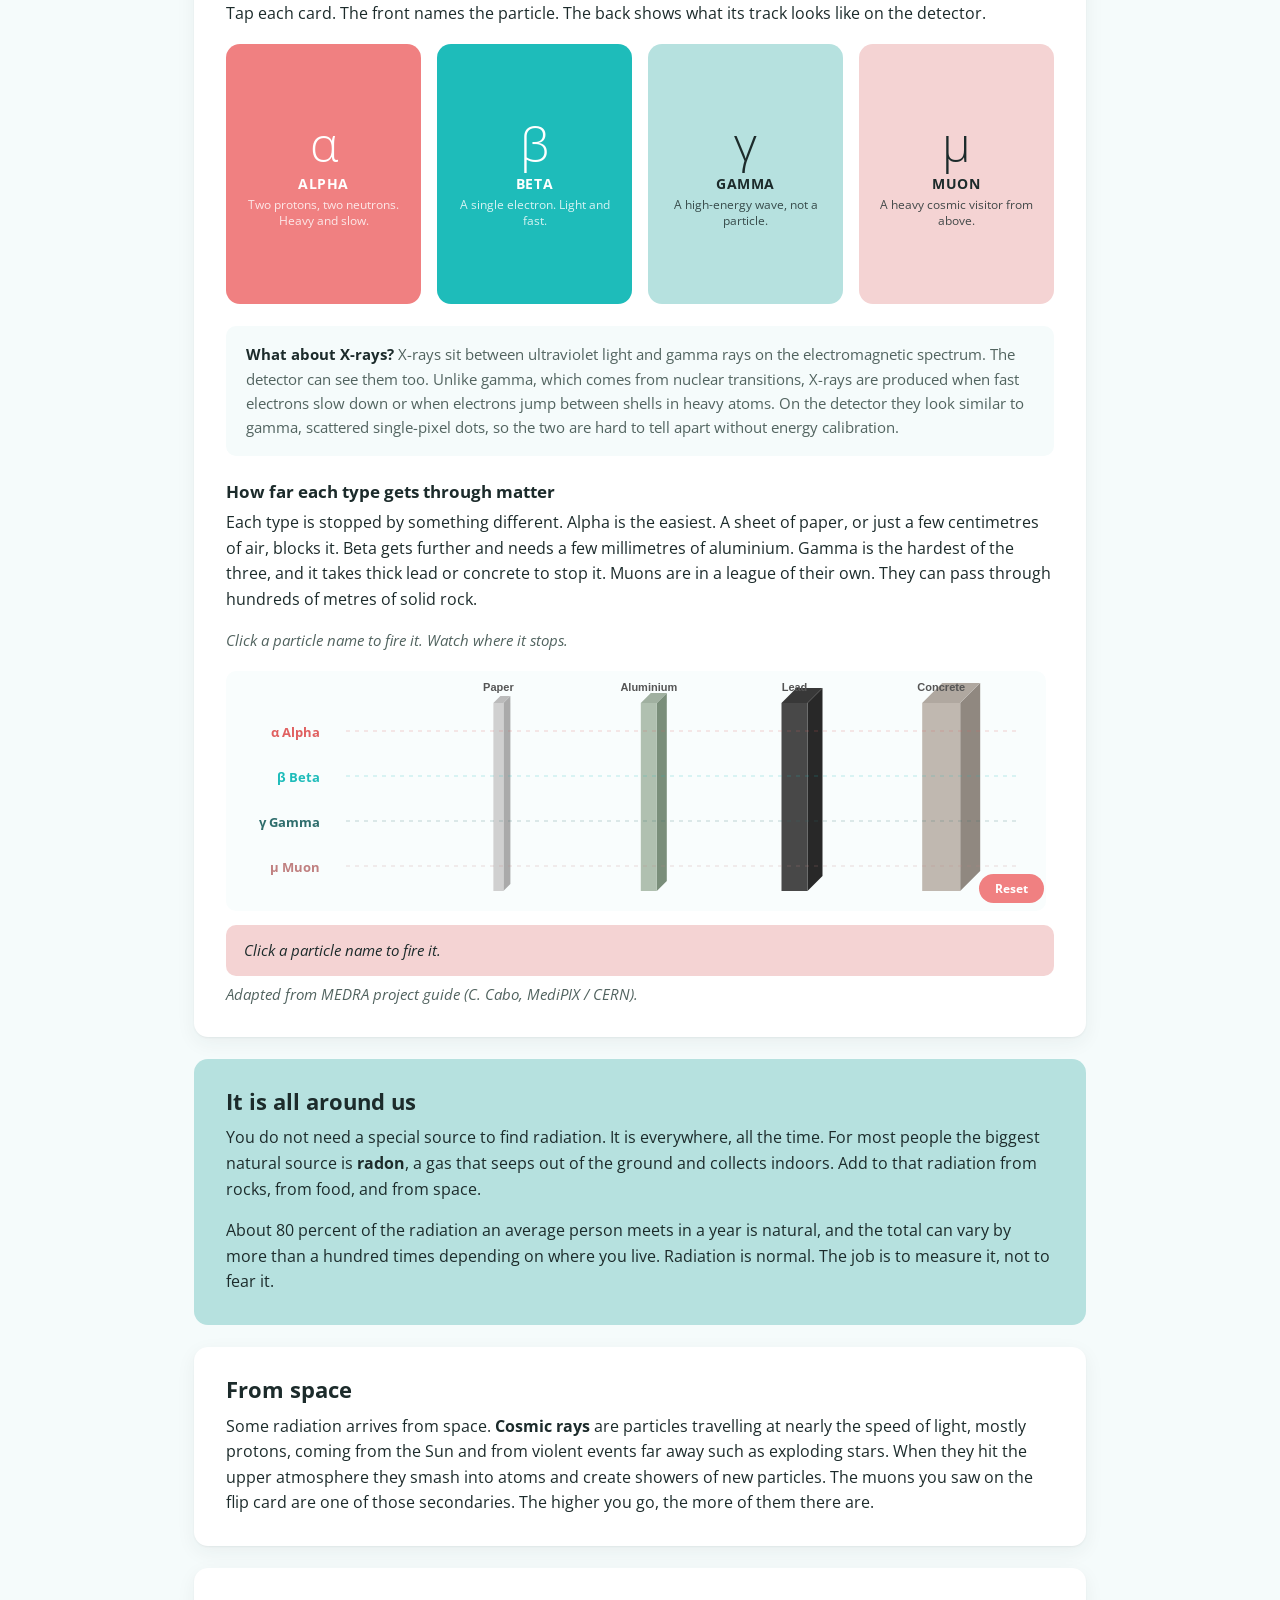
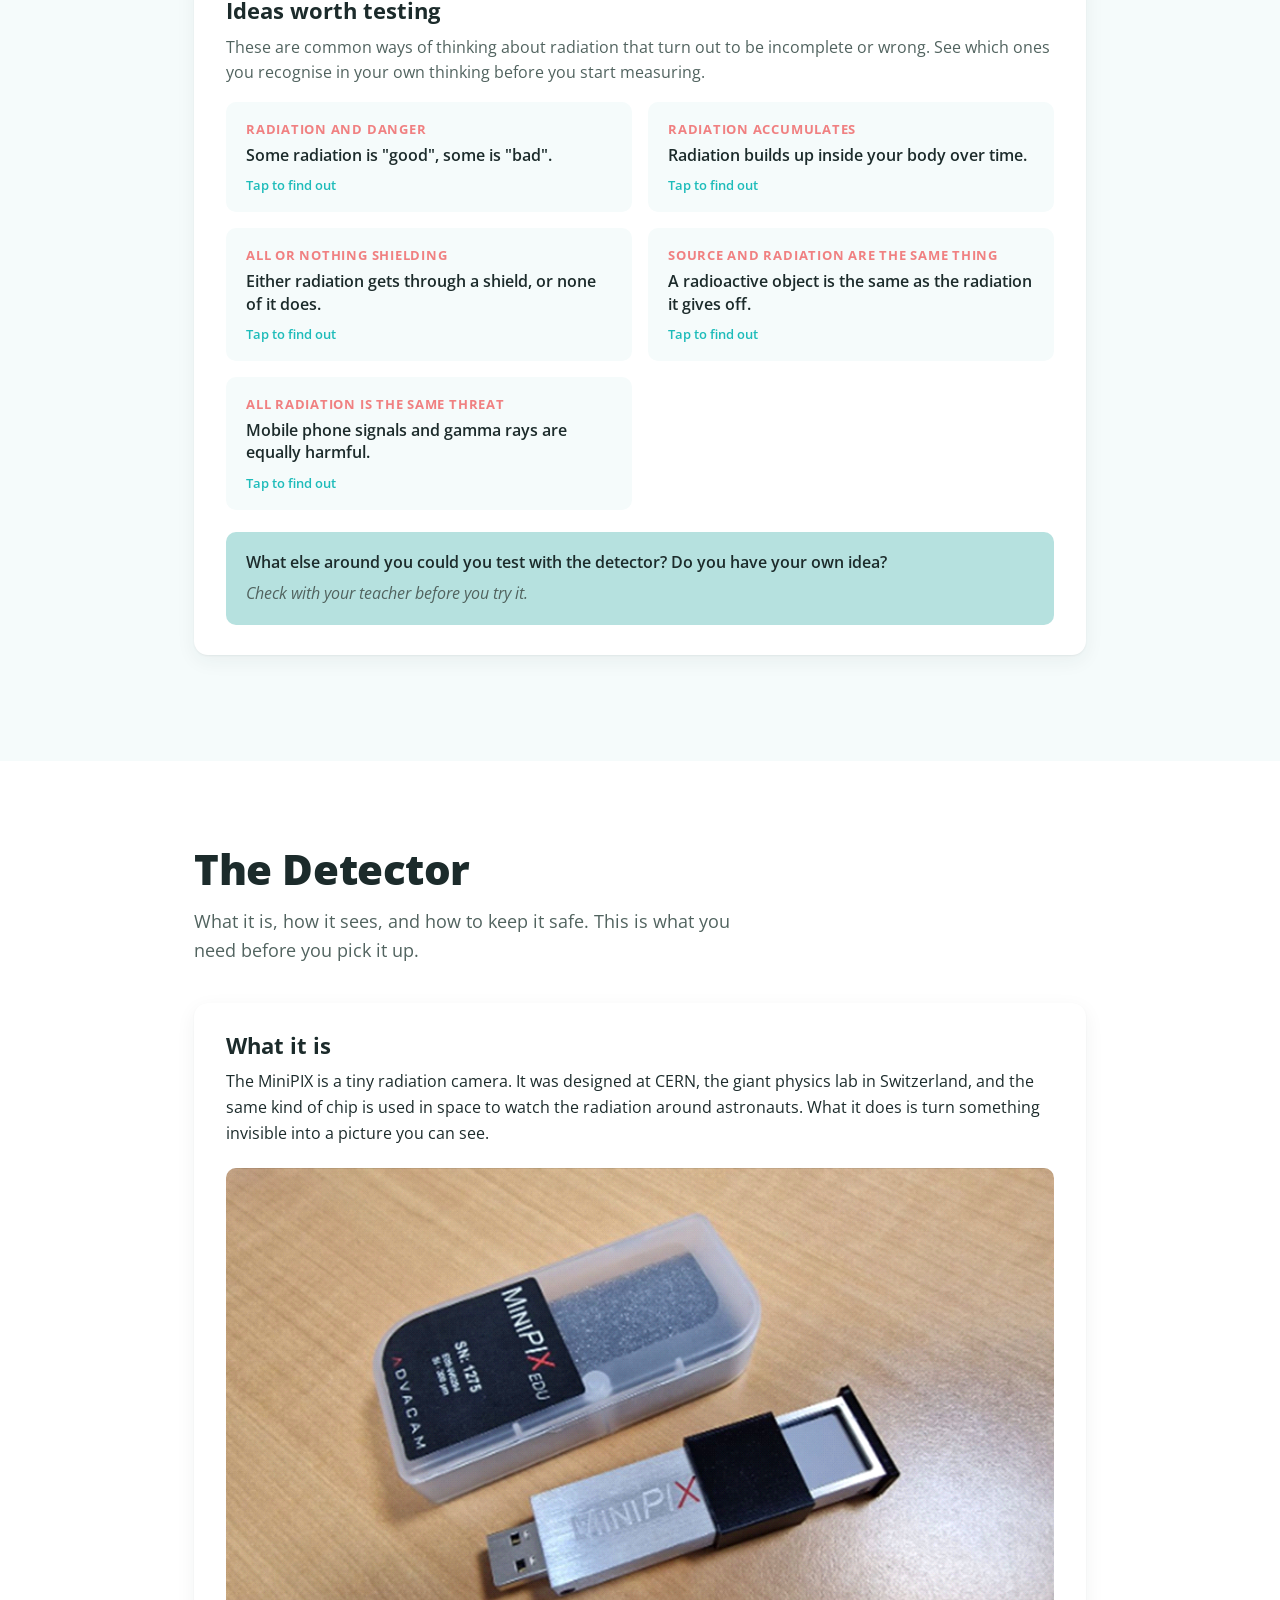
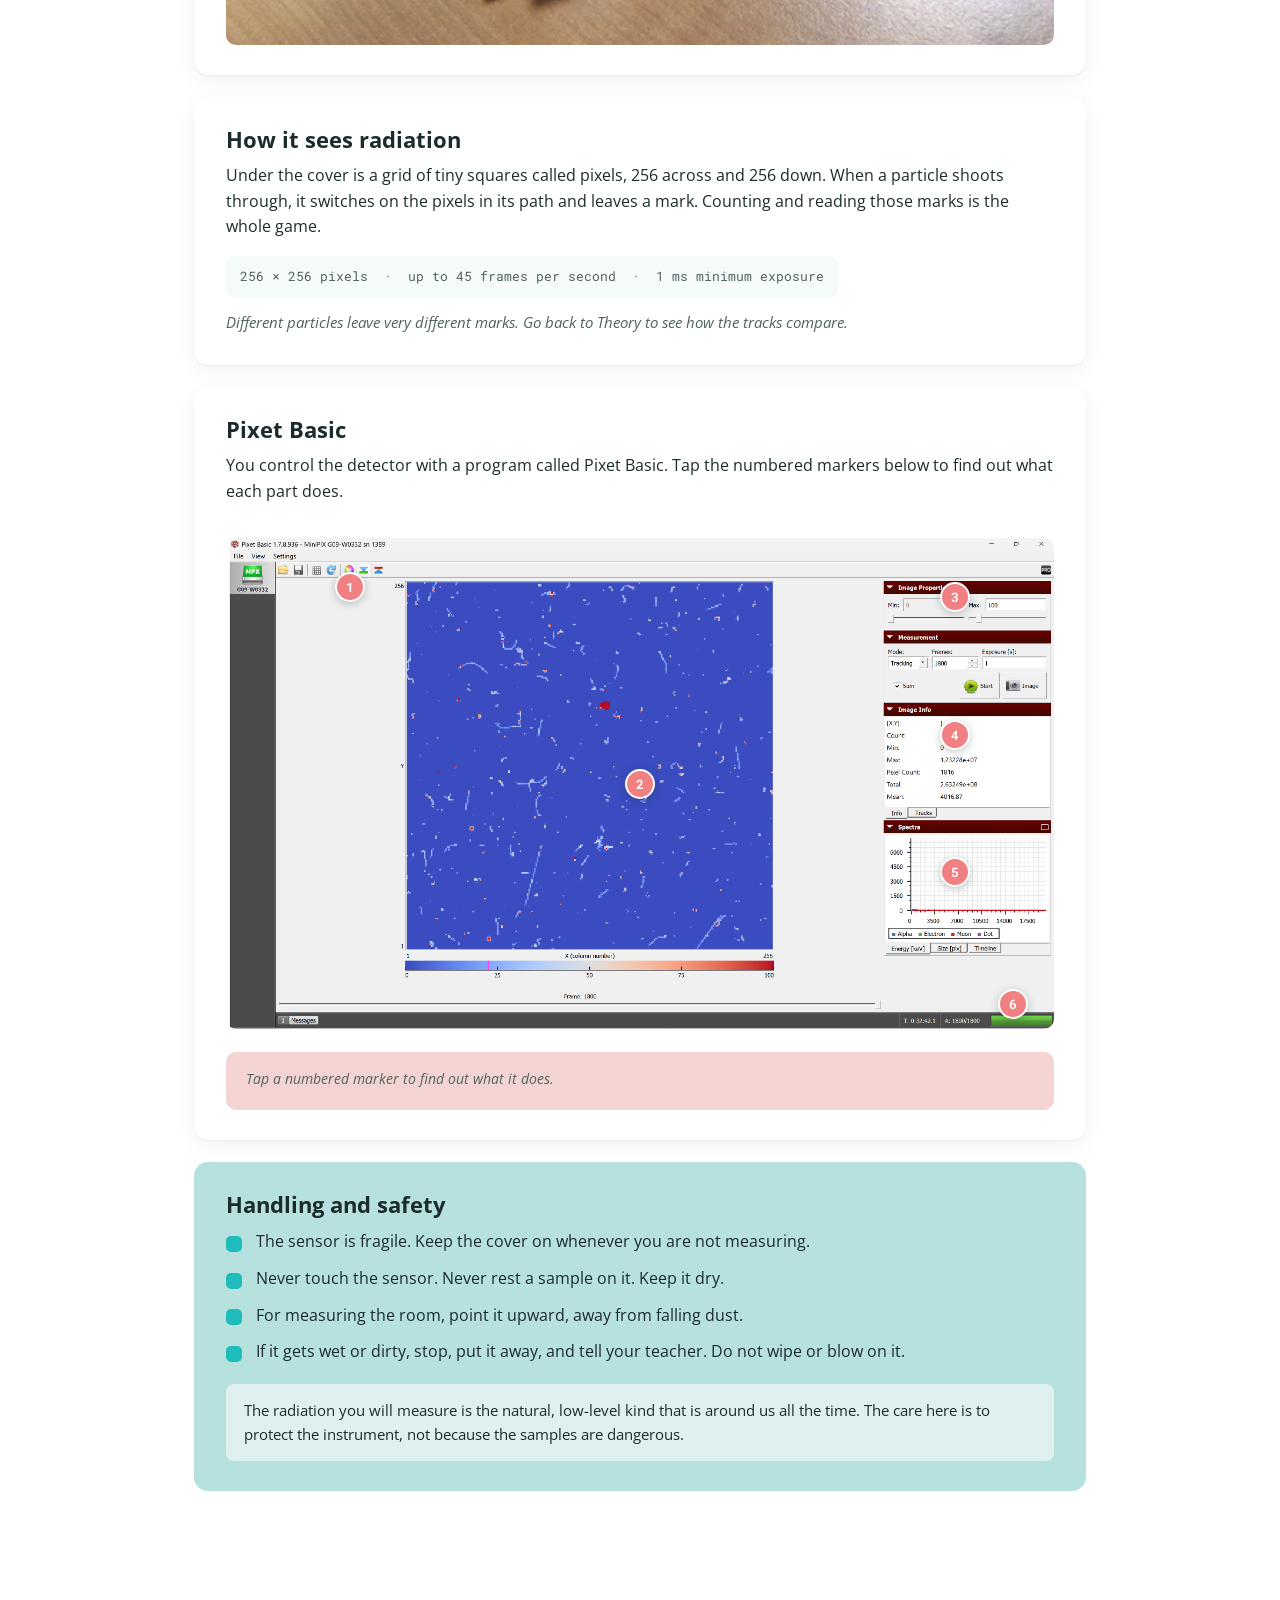
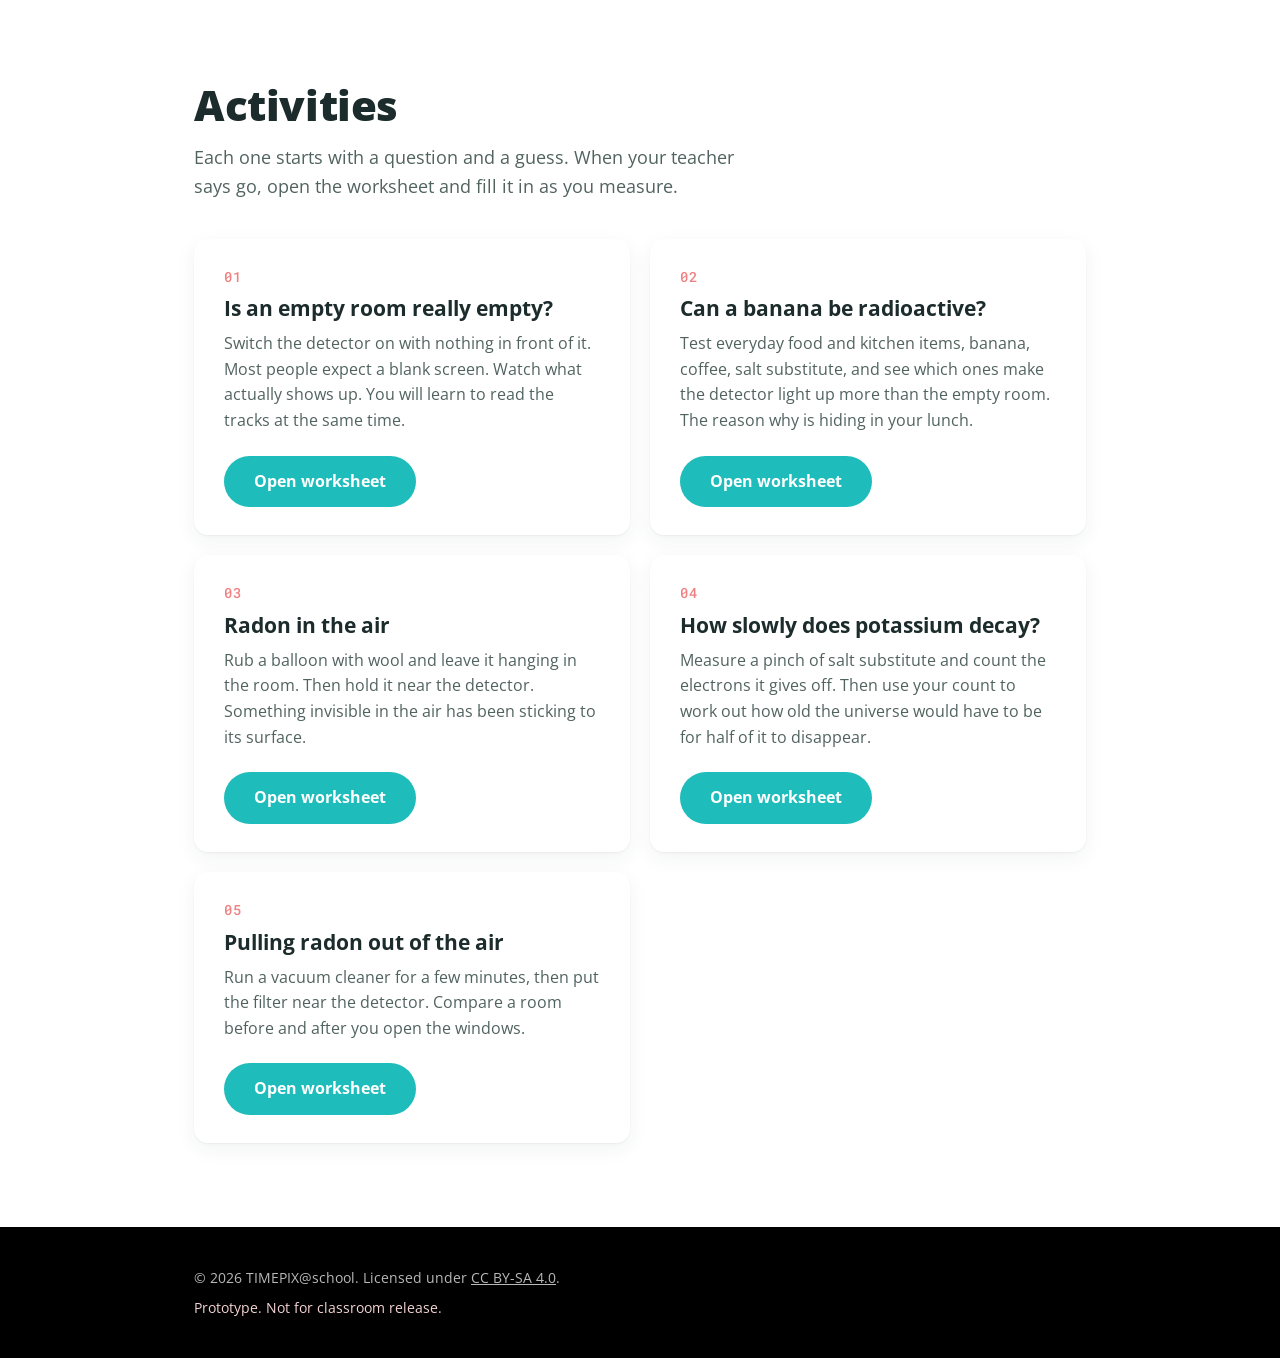
==== commit 6cb68056: "Add files via upload" ====
--- a/index.html
+++ b/index.html
@@ -19,8 +19,7 @@
         <li><a class="topnav__link" href="#theory">Theory</a></li>
         <li><a class="topnav__link" href="#detector">The Detector</a></li>
         <li class="topnav__has-drop">
-          <button class="topnav__link topnav__drop-toggle" aria-expanded="false"
-                  aria-haspopup="true">Activities</button>
+          <button class="topnav__link topnav__drop-toggle">Activities</button>
           <ul class="topnav__dropdown" role="list">
             <li><a href="activity-1.html">Activity 1 . Is an empty room really empty?</a></li>
             <li><a href="activity-2.html">Activity 2 . Can a banana be radioactive?</a></li>
--- a/css/styles.css
+++ b/css/styles.css
@@ -105,14 +105,14 @@
 .topnav__has-drop { position: relative; }
 .topnav__dropdown {
   display: none;
-  position: absolute; top: calc(100% + 6px); left: 0;
+  position: absolute; top: calc(100% + 2px); left: 0;
   background: #fff; border-radius: 10px;
   box-shadow: 0 8px 30px rgba(0,0,0,.18);
   list-style: none; padding: 8px 0; margin: 0;
   min-width: 280px; z-index: 200;
 }
 .topnav__has-drop:hover .topnav__dropdown,
-.topnav__has-drop .topnav__link[aria-expanded="true"] ~ .topnav__dropdown { display: block; }
+.topnav__has-drop:focus-within .topnav__dropdown { display: block; }
 .topnav__dropdown li { padding: 0; }
 .topnav__dropdown a {
   display: block; padding: 10px 18px;
@@ -407,55 +407,6 @@
 .bridge .btn { background: #fff; color: var(--teal); }
 .bridge .btn:hover { background: var(--coral-light); }
 
-/* ---------- quiz ---------- */
-.quiz { padding: 84px 0; background: var(--coral-light); }
-.quiz__progress {
-  height: 6px; background: rgba(255,255,255,.6);
-  border-radius: 999px; overflow: hidden; margin: 0 0 32px;
-}
-.quiz__progress span {
-  display: block; height: 100%; width: 0;
-  background: var(--coral); transition: width .35s ease;
-}
-.qcard {
-  background: #fff; border-radius: var(--radius);
-  box-shadow: var(--shadow); padding: 26px 28px; margin-bottom: 18px;
-}
-.qcard__num {
-  font-family: var(--mono); font-size: .8rem; font-weight: 500;
-  color: var(--coral); letter-spacing: .06em;
-}
-.qcard__q { font-size: 1.18rem; font-weight: 700; margin: 4px 0 18px; }
-.qopts { display: grid; gap: 10px; }
-.qopt {
-  display: flex; align-items: center; gap: 12px;
-  padding: 14px 18px; border-radius: 10px;
-  background: var(--bg-soft);
-  cursor: pointer; transition: background .12s ease;
-  font-size: 1rem;
-}
-.qopt:hover { background: var(--teal-light); }
-.qopt input { accent-color: var(--teal); width: 18px; height: 18px; cursor: pointer; }
-.qopt--chosen { background: var(--teal-light); font-weight: 600; }
-
-.quiz__result {
-  background: #fff; border-radius: var(--radius);
-  box-shadow: var(--shadow-lg); padding: 30px 32px; margin-top: 10px;
-}
-.result__list { padding-left: 0; list-style: none; margin: 18px 0 24px; counter-reset: r; }
-.result__list li {
-  counter-increment: r;
-  padding: 14px 0; border-top: 1px solid #eef2f1;
-}
-.result__list li::before {
-  content: counter(r);
-  font-family: var(--mono); color: var(--coral); font-weight: 500;
-  margin-right: 12px;
-}
-.result__q { color: var(--ink-60); font-size: .92rem; display: block; margin-bottom: 2px; }
-.result__a { font-weight: 700; }
-.quiz__actions { display: flex; gap: 12px; flex-wrap: wrap; }
-
 /* ---------- footer ---------- */
 .foot { background: #000000; color: rgba(255,255,255,.72); padding: 40px 0; font-size: .85rem; }
 .foot__prov { margin: 0 0 8px; }
@@ -482,6 +433,29 @@
   cursor: default;
 }
 .preview-more { margin-top: 24px; color: var(--ink-60); font-style: italic; }
+
+/* ---------- penetration SVG diagram ---------- */
+.pen-wrap { position: relative; margin: 18px 0 4px; }
+#penSVG { width: 100%; height: auto; display: block; }
+.pen-ray { transition: opacity .15s; }
+.pen-ray.dimmed { opacity: .18; }
+.pen-ray.highlighted .pen-solid { stroke-width: 4; }
+.pen-ray.highlighted .pen-label { font-size: 16px; }
+.pen-barrier.active rect { fill: rgba(30,188,186,.08); }
+
+.pen-card {
+  background: #fff;
+  border-radius: 10px;
+  box-shadow: var(--shadow);
+  padding: 14px 18px;
+  margin-bottom: 14px;
+  min-height: 54px;
+  font-size: .95rem;
+  transition: opacity .2s;
+}
+.pen-card__hint { color: var(--ink-60); font-style: italic; margin: 0; }
+.pen-card__title { font-weight: 700; color: var(--teal); margin: 0 0 4px; }
+.pen-card__body { margin: 0; }
 
 /* ---------- responsive ---------- */
 @media (max-width: 800px) {
@@ -508,7 +482,29 @@
 /* ---------- print (prediction sheet) ---------- */
 @media print {
   body * { visibility: hidden; }
-  #quizResult, #quizResult * { visibility: visible; }
-  #quizResult { position: absolute; top: 0; left: 0; width: 100%; box-shadow: none; }
-  .quiz__actions { display: none; }
-}
+}
+/* trigger question */
+.misc-trigger {
+  margin-top: 22px;
+  padding: 18px 20px;
+  background: var(--teal-light);
+  border-radius: 10px;
+}
+.misc-trigger p { margin: 0 0 6px; font-size: 1rem; font-weight: 600; }
+.misc-trigger p:last-child { margin: 0; }
+.misc-trigger__note { font-size: .88rem; color: var(--ink-60); font-weight: 400 !important; font-style: italic; }
+
+/* ---------- penetration diagram (canvas) ---------- */
+.pen3d-wrap { margin: 18px 0 0; overflow-x: auto; }
+.pen3d-info {
+  margin-top: 14px;
+  background: var(--coral-light);
+  border-radius: 10px;
+  padding: 14px 18px;
+  font-size: .92rem;
+  min-height: 46px;
+}
+.pen3d-info__hint { color: var(--ink-60); font-style: italic; margin: 0; }
+.pen3d-info h5 { margin: 0 0 4px; font-size: 1rem; font-weight: 700; }
+.pen3d-info p  { margin: 0; color: var(--ink); }
+.topnav__logo-link { display:flex; align-items:center; text-decoration:none; }
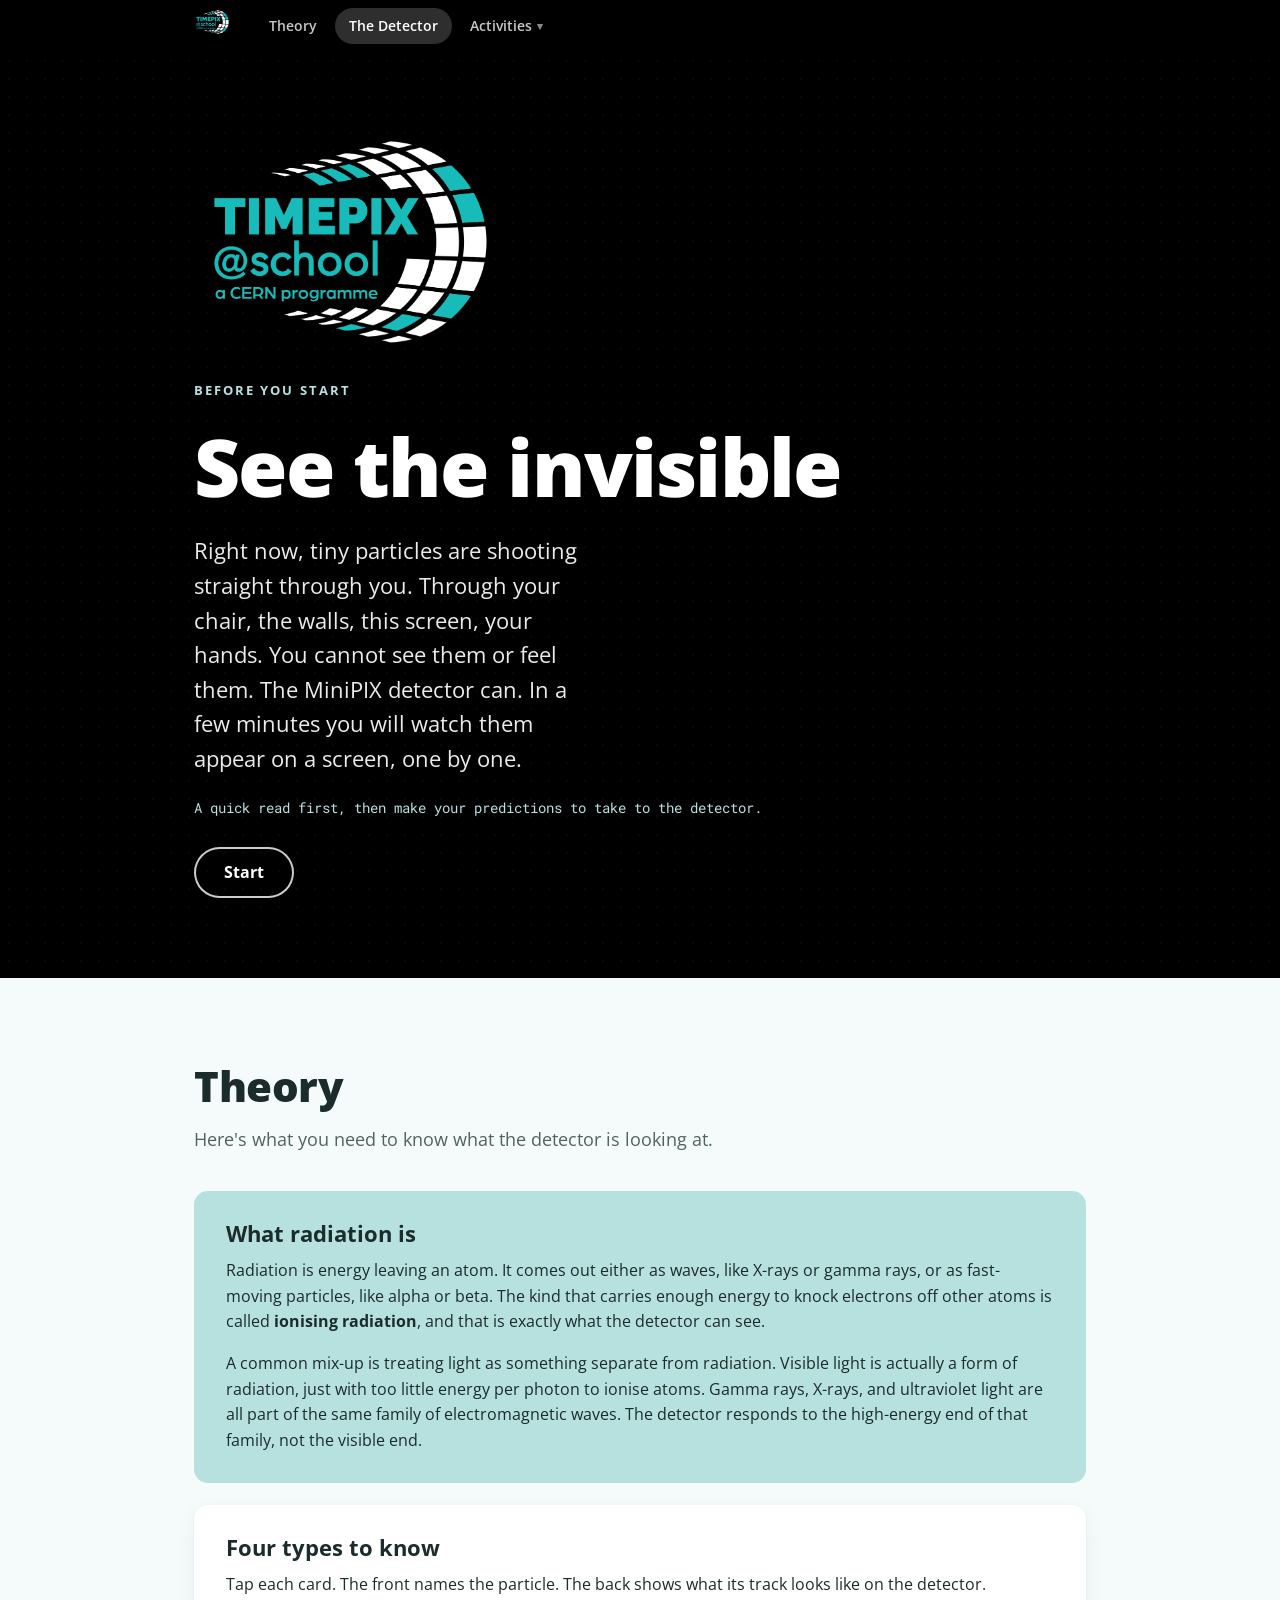
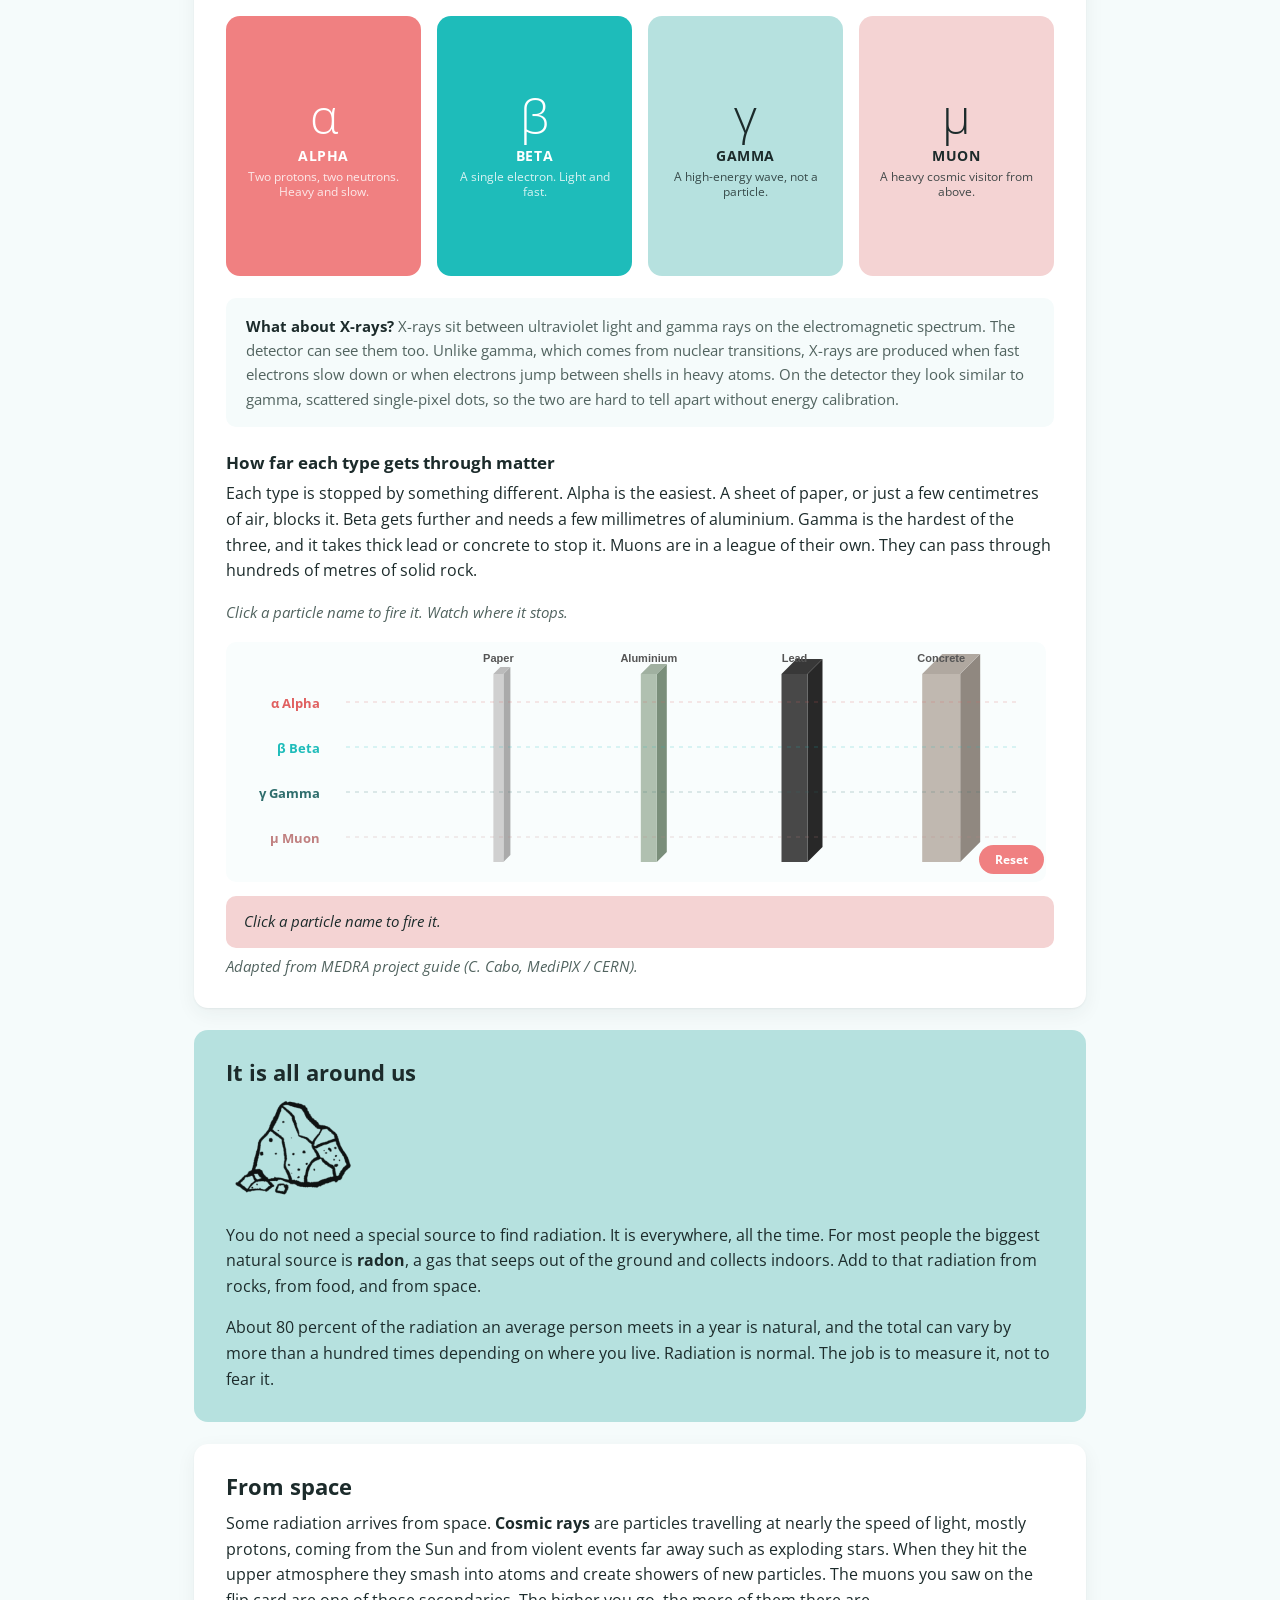
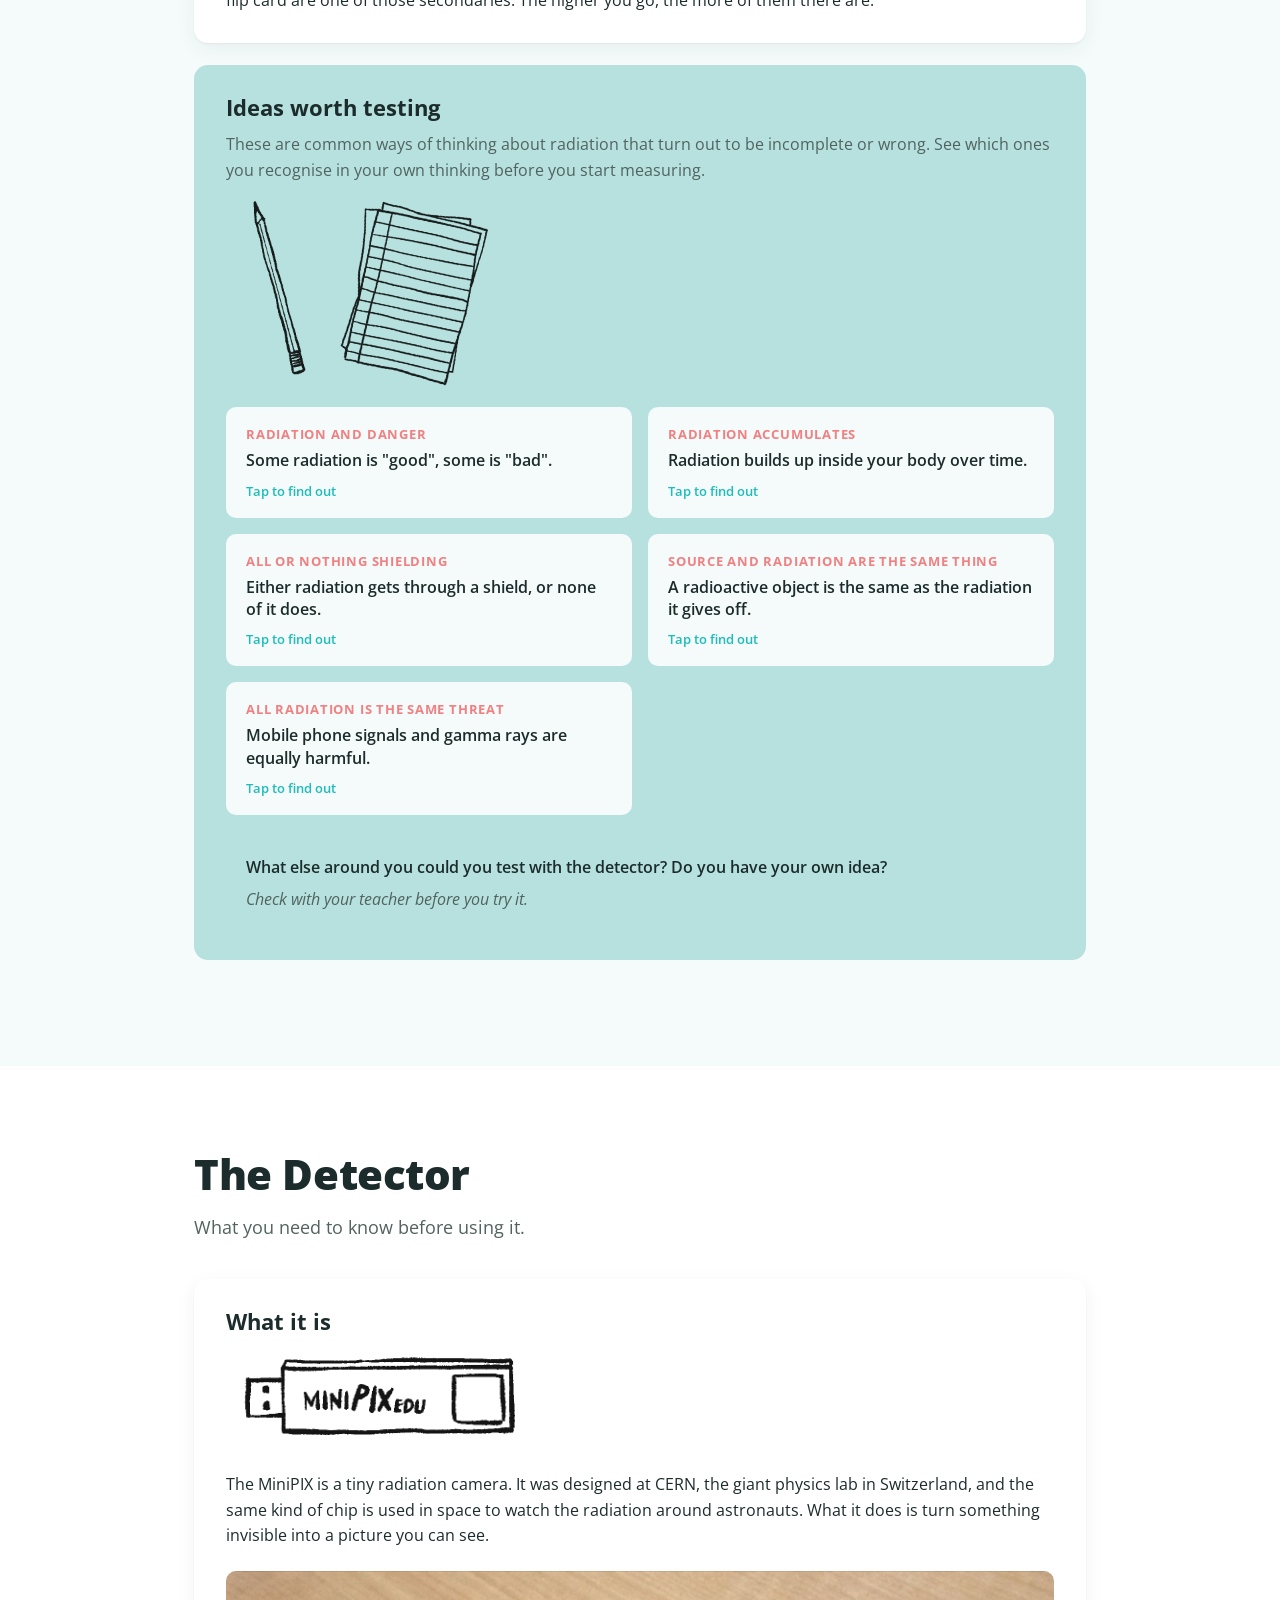
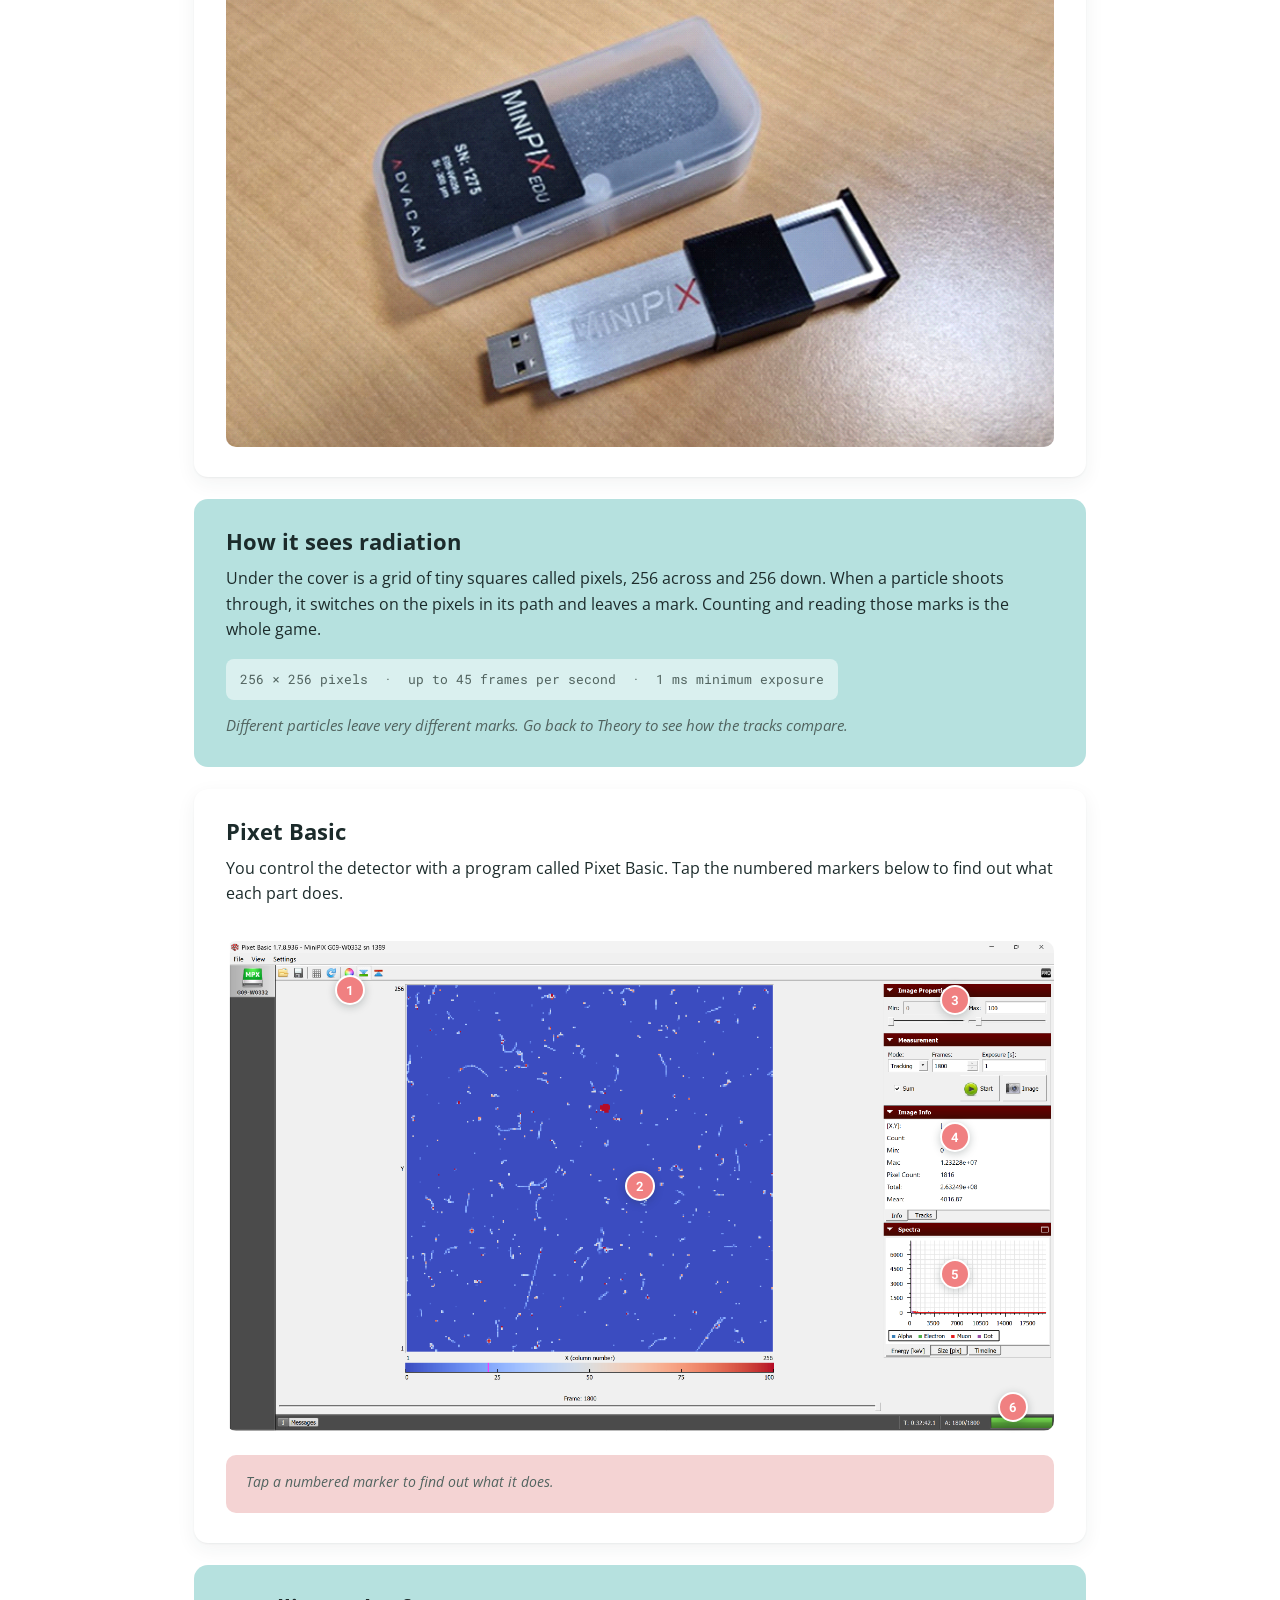
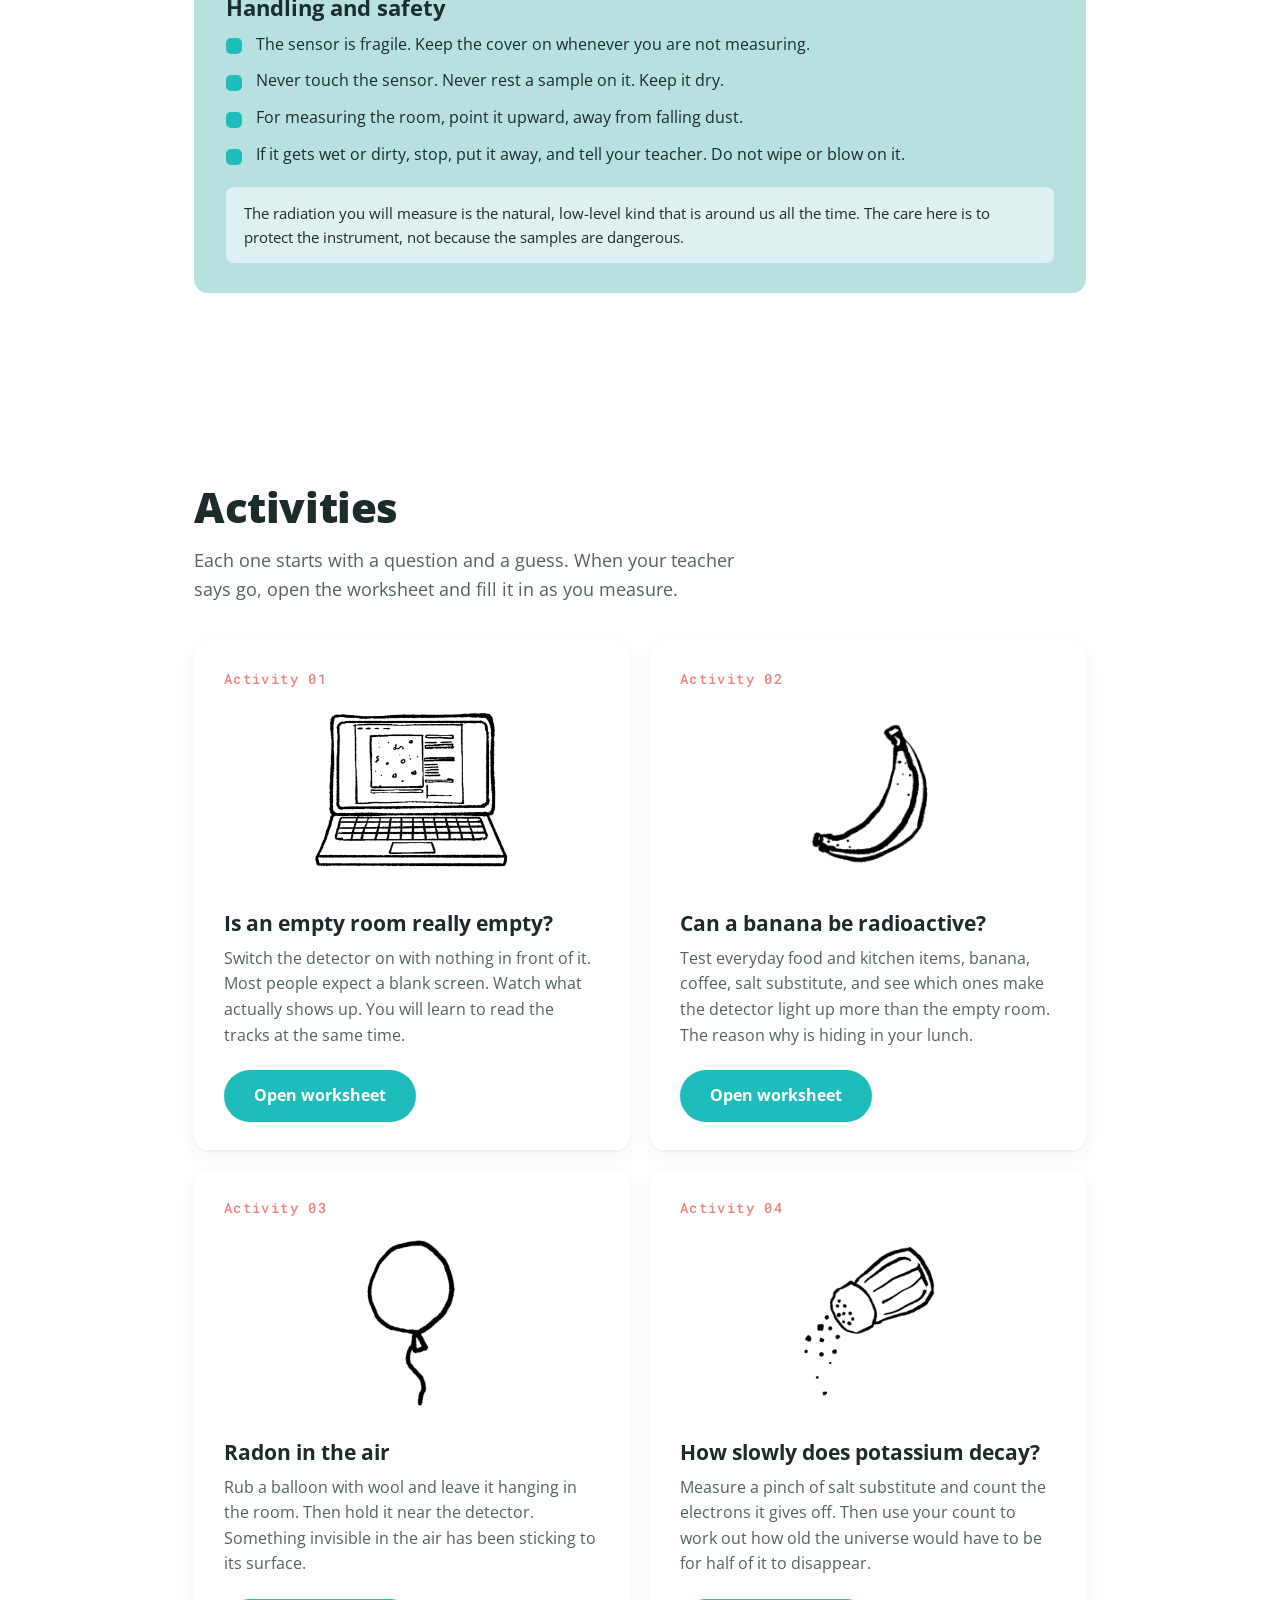
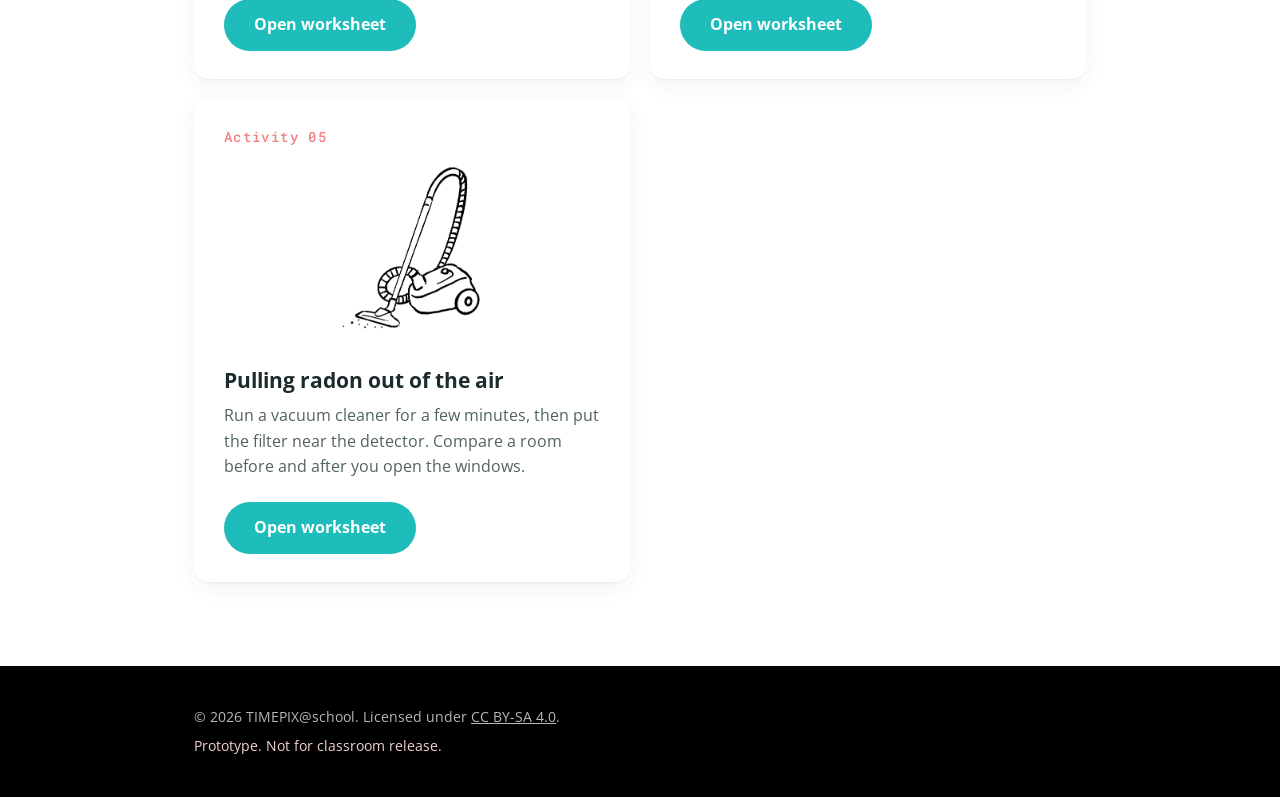
==== commit 9bc66133: "Add files via upload" ====
--- a/index.html
+++ b/index.html
@@ -1,452 +1,905 @@
-<!DOCTYPE html>
+<!doctype html>
 <html lang="en">
-<head>
-  <meta charset="UTF-8">
-  <meta name="viewport" content="width=device-width, initial-scale=1.0">
-  <title>Before you start | TIMEPIX@school</title>
-  <link rel="preconnect" href="https://fonts.googleapis.com">
-  <link rel="preconnect" href="https://fonts.gstatic.com" crossorigin>
-  <link href="https://fonts.googleapis.com/css2?family=Open+Sans:ital,wght@0,300;0,400;0,600;0,700;0,800;1,400&family=Roboto+Mono:wght@400;500&display=swap" rel="stylesheet">
-  <link rel="stylesheet" href="css/styles.css">
-</head>
-<body>
-
-  <!-- ============ STICKY NAV ============ -->
-  <nav class="topnav" id="topnav" aria-label="Page sections">
-    <div class="topnav__inner">
-      <a href="#" aria-label="Go to top"><img class="topnav__logo" src="assets/timepix-logo.svg" alt="TIMEPIX@school" onerror="this.style.display='none'"></a>
-      <ul class="topnav__list" role="list">
-        <li><a class="topnav__link" href="#theory">Theory</a></li>
-        <li><a class="topnav__link" href="#detector">The Detector</a></li>
-        <li class="topnav__has-drop">
-          <button class="topnav__link topnav__drop-toggle">Activities</button>
-          <ul class="topnav__dropdown" role="list">
-            <li><a href="activity-1.html">Activity 1 . Is an empty room really empty?</a></li>
-            <li><a href="activity-2.html">Activity 2 . Can a banana be radioactive?</a></li>
-            <li><a href="activity-3.html">Activity 3 . Radon in the air (balloon)</a></li>
-            <li><a href="activity-4.html">Activity 4 . How slowly does potassium decay?</a></li>
-            <li><a href="activity-5.html">Activity 5 . Pulling radon out of the air</a></li>
-          </ul>
-        </li>
-      </ul>
-    </div>
-  </nav>
-
-  <!-- ============ HERO ============ -->
-  <header class="hero">
-    <canvas id="pixelHero" aria-hidden="true"></canvas>
-    <div class="hero__inner">
-      <img class="hero__logo" src="assets/timepix-logo.svg" alt="TIMEPIX@school"
-           onerror="this.style.display='none'">
-      <p class="eyebrow">Before you start</p>
-      <h1 class="hero__title">See the invisible</h1>
-      <p class="hero__lead">
-        Right now, tiny particles are shooting straight through you. Through your chair, the
-        walls, this screen, your hands. You cannot see them or feel them. The MiniPIX detector
-        can. In a few minutes you will watch them appear on a screen, one by one.
-      </p>
-      <p class="hero__meta">A quick read first, then five predictions to take to the detector.</p>
-      <a class="btn btn--ghost" href="#theory">Start</a>
-    </div>
-  </header>
-
-  <main>
-
-    <!-- ============ THEORY ============ -->
-    <section class="part part--alt" id="theory">
+  <head>
+    <meta charset="UTF-8" />
+    <meta name="viewport" content="width=device-width, initial-scale=1.0" />
+    <title>Before you start | TIMEPIX@school</title>
+    <link rel="preconnect" href="https://fonts.googleapis.com" />
+    <link rel="preconnect" href="https://fonts.gstatic.com" crossorigin />
+    <link
+      href="https://fonts.googleapis.com/css2?family=Open+Sans:ital,wght@0,300;0,400;0,600;0,700;0,800;1,400&family=Roboto+Mono:wght@400;500&display=swap"
+      rel="stylesheet"
+    />
+    <link rel="stylesheet" href="css/styles.css" />
+  </head>
+  <body>
+    <!-- ============ STICKY NAV ============ -->
+    <nav class="topnav" id="topnav" aria-label="Page sections">
+      <div class="topnav__inner">
+        <a href="#" aria-label="Go to top"
+          ><img
+            class="topnav__logo"
+            src="assets/timepix-logo.svg"
+            alt="TIMEPIX@school"
+            onerror="this.style.display = 'none'"
+        /></a>
+        <ul class="topnav__list" role="list">
+          <li><a class="topnav__link" href="#theory">Theory</a></li>
+          <li><a class="topnav__link" href="#detector">The Detector</a></li>
+          <li class="topnav__has-drop">
+            <button class="topnav__link topnav__drop-toggle">Activities</button>
+            <ul class="topnav__dropdown" role="list">
+              <li>
+                <a href="activity-1.html"
+                  >Activity 1 . Is an empty room really empty?</a
+                >
+              </li>
+              <li>
+                <a href="activity-2.html"
+                  >Activity 2 . Can a banana be radioactive?</a
+                >
+              </li>
+              <li>
+                <a href="activity-3.html"
+                  >Activity 3 . Radon in the air (balloon)</a
+                >
+              </li>
+              <li>
+                <a href="activity-4.html"
+                  >Activity 4 . How slowly does potassium decay?</a
+                >
+              </li>
+              <li>
+                <a href="activity-5.html"
+                  >Activity 5 . Pulling radon out of the air</a
+                >
+              </li>
+            </ul>
+          </li>
+        </ul>
+      </div>
+    </nav>
+
+    <!-- ============ HERO ============ -->
+    <header class="hero">
+      <canvas id="pixelHero" aria-hidden="true"></canvas>
+      <div class="hero__inner">
+        <img
+          class="hero__logo"
+          src="assets/timepix-logo.svg"
+          alt="TIMEPIX@school"
+          onerror="this.style.display = 'none'"
+        />
+        <p class="eyebrow">Before you start</p>
+        <h1 class="hero__title">See the invisible</h1>
+        <p class="hero__lead">
+          Right now, tiny particles are shooting straight through you. Through
+          your chair, the walls, this screen, your hands. You cannot see them or
+          feel them. The MiniPIX detector can. In a few minutes you will watch
+          them appear on a screen, one by one.
+        </p>
+        <p class="hero__meta">
+          A quick read first, then make your predictions to take to the
+          detector.
+        </p>
+        <a class="btn btn--ghost" href="#theory">Start</a>
+      </div>
+    </header>
+
+    <main>
+      <!-- ============ THEORY ============ -->
+      <section class="part part--alt" id="theory">
+        <div class="wrap">
+          <h2 class="part__title">Theory</h2>
+          <p class="part__intro">
+            Here's what you need to know what the detector is looking at.
+          </p>
+
+          <article class="card card--tint">
+            <h3>What radiation is</h3>
+            <p>
+              Radiation is energy leaving an atom. It comes out either as waves,
+              like X-rays or gamma rays, or as fast-moving particles, like alpha
+              or beta. The kind that carries enough energy to knock electrons
+              off other atoms is called <strong>ionising radiation</strong>, and
+              that is exactly what the detector can see.
+            </p>
+            <p>
+              A common mix-up is treating light as something separate from
+              radiation. Visible light is actually a form of radiation, just
+              with too little energy per photon to ionise atoms. Gamma rays,
+              X-rays, and ultraviolet light are all part of the same family of
+              electromagnetic waves. The detector responds to the high-energy
+              end of that family, not the visible end.
+            </p>
+          </article>
+
+          <article class="card">
+            <h3>Four types to know</h3>
+            <p>
+              Tap each card. The front names the particle. The back shows what
+              its track looks like on the detector.
+            </p>
+            <div class="flips">
+              <!-- ALPHA -->
+              <button class="flip" aria-pressed="false">
+                <span class="flip__inner">
+                  <span class="flip__face flip__front flip__front--alpha">
+                    <span class="flip__greek">&alpha;</span>
+                    <span class="flip__name">Alpha</span>
+                    <span class="flip__sub"
+                      >Two protons, two neutrons. Heavy and slow.</span
+                    >
+                  </span>
+                  <span class="flip__face flip__back">
+                    <svg
+                      viewBox="0 0 120 120"
+                      class="track-svg"
+                      aria-label="Alpha track on detector"
+                    >
+                      <rect width="120" height="120" fill="#003d78" />
+                      <rect
+                        x="48"
+                        y="48"
+                        width="10"
+                        height="10"
+                        fill="#f08081"
+                        opacity="1"
+                      />
+                      <rect
+                        x="58"
+                        y="48"
+                        width="10"
+                        height="10"
+                        fill="#f08081"
+                        opacity="0.95"
+                      />
+                      <rect
+                        x="68"
+                        y="48"
+                        width="10"
+                        height="10"
+                        fill="#f08081"
+                        opacity="0.7"
+                      />
+                      <rect
+                        x="48"
+                        y="58"
+                        width="10"
+                        height="10"
+                        fill="#f08081"
+                        opacity="0.95"
+                      />
+                      <rect
+                        x="58"
+                        y="58"
+                        width="10"
+                        height="10"
+                        fill="#f08081"
+                        opacity="1"
+                      />
+                      <rect
+                        x="68"
+                        y="58"
+                        width="10"
+                        height="10"
+                        fill="#f08081"
+                        opacity="0.85"
+                      />
+                      <rect
+                        x="48"
+                        y="68"
+                        width="10"
+                        height="10"
+                        fill="#f08081"
+                        opacity="0.7"
+                      />
+                      <rect
+                        x="58"
+                        y="68"
+                        width="10"
+                        height="10"
+                        fill="#f08081"
+                        opacity="0.8"
+                      />
+                      <rect
+                        x="68"
+                        y="68"
+                        width="10"
+                        height="10"
+                        fill="#f08081"
+                        opacity="0.55"
+                      />
+                    </svg>
+                    <span class="track-label"
+                      >Dense, roughly round blob. Heavy particle, lots of energy
+                      deposited in a small area.</span
+                    >
+                  </span>
+                </span>
+              </button>
+
+              <!-- BETA -->
+              <button class="flip" aria-pressed="false">
+                <span class="flip__inner">
+                  <span class="flip__face flip__front flip__front--beta">
+                    <span class="flip__greek">&beta;</span>
+                    <span class="flip__name">Beta</span>
+                    <span class="flip__sub"
+                      >A single electron. Light and fast.</span
+                    >
+                  </span>
+                  <span class="flip__face flip__back">
+                    <svg
+                      viewBox="0 0 120 120"
+                      class="track-svg"
+                      aria-label="Beta track on detector"
+                    >
+                      <rect width="120" height="120" fill="#003d78" />
+                      <rect x="25" y="56" width="8" height="8" fill="#1ebcba" />
+                      <rect x="33" y="56" width="8" height="8" fill="#1ebcba" />
+                      <rect x="41" y="56" width="8" height="8" fill="#1ebcba" />
+                      <rect x="41" y="64" width="8" height="8" fill="#1ebcba" />
+                      <rect x="41" y="72" width="8" height="8" fill="#1ebcba" />
+                      <rect x="49" y="72" width="8" height="8" fill="#1ebcba" />
+                      <rect x="57" y="72" width="8" height="8" fill="#1ebcba" />
+                      <rect x="57" y="64" width="8" height="8" fill="#1ebcba" />
+                      <rect x="57" y="56" width="8" height="8" fill="#1ebcba" />
+                      <rect x="57" y="48" width="8" height="8" fill="#1ebcba" />
+                      <rect x="65" y="48" width="8" height="8" fill="#1ebcba" />
+                      <rect x="73" y="48" width="8" height="8" fill="#1ebcba" />
+                      <rect x="73" y="56" width="8" height="8" fill="#1ebcba" />
+                      <rect x="73" y="64" width="8" height="8" fill="#1ebcba" />
+                      <rect x="81" y="64" width="8" height="8" fill="#1ebcba" />
+                      <rect x="89" y="64" width="8" height="8" fill="#1ebcba" />
+                      <rect x="89" y="56" width="8" height="8" fill="#1ebcba" />
+                    </svg>
+                    <span class="track-label"
+                      >Connected winding path. The light electron scatters and
+                      changes direction as it passes through the chip.</span
+                    >
+                  </span>
+                </span>
+              </button>
+
+              <!-- GAMMA -->
+              <button class="flip" aria-pressed="false">
+                <span class="flip__inner">
+                  <span class="flip__face flip__front flip__front--gamma">
+                    <span class="flip__greek">&gamma;</span>
+                    <span class="flip__name">Gamma</span>
+                    <span class="flip__sub"
+                      >A high-energy wave, not a particle.</span
+                    >
+                  </span>
+                  <span class="flip__face flip__back">
+                    <svg
+                      viewBox="0 0 120 120"
+                      class="track-svg"
+                      aria-label="Gamma track on detector"
+                    >
+                      <rect width="120" height="120" fill="#003d78" />
+                      <rect
+                        x="22"
+                        y="30"
+                        width="7"
+                        height="7"
+                        fill="#b6e1df"
+                        opacity="0.9"
+                      />
+                      <rect
+                        x="70"
+                        y="18"
+                        width="7"
+                        height="7"
+                        fill="#b6e1df"
+                        opacity="0.8"
+                      />
+                      <rect
+                        x="45"
+                        y="55"
+                        width="7"
+                        height="7"
+                        fill="#b6e1df"
+                        opacity="0.95"
+                      />
+                      <rect
+                        x="90"
+                        y="62"
+                        width="7"
+                        height="7"
+                        fill="#b6e1df"
+                        opacity="0.75"
+                      />
+                      <rect
+                        x="30"
+                        y="82"
+                        width="7"
+                        height="7"
+                        fill="#b6e1df"
+                        opacity="0.85"
+                      />
+                      <rect
+                        x="80"
+                        y="88"
+                        width="7"
+                        height="7"
+                        fill="#b6e1df"
+                        opacity="0.7"
+                      />
+                    </svg>
+                    <span class="track-label"
+                      >Scattered single dots. Gamma deposits energy at isolated
+                      points, leaving no connected path.</span
+                    >
+                  </span>
+                </span>
+              </button>
+
+              <!-- MUON -->
+              <button class="flip" aria-pressed="false">
+                <span class="flip__inner">
+                  <span class="flip__face flip__front flip__front--muon">
+                    <span class="flip__greek">&mu;</span>
+                    <span class="flip__name">Muon</span>
+                    <span class="flip__sub"
+                      >A heavy cosmic visitor from above.</span
+                    >
+                  </span>
+                  <span class="flip__face flip__back">
+                    <svg
+                      viewBox="0 0 120 120"
+                      class="track-svg"
+                      aria-label="Muon track on detector"
+                    >
+                      <rect width="120" height="120" fill="#003d78" />
+                      <rect
+                        x="10"
+                        y="10"
+                        width="8"
+                        height="8"
+                        fill="#f4d3d3"
+                        opacity="0.95"
+                      />
+                      <rect
+                        x="20"
+                        y="20"
+                        width="8"
+                        height="8"
+                        fill="#f4d3d3"
+                        opacity="0.95"
+                      />
+                      <rect
+                        x="30"
+                        y="30"
+                        width="8"
+                        height="8"
+                        fill="#f4d3d3"
+                        opacity="0.9"
+                      />
+                      <rect
+                        x="40"
+                        y="40"
+                        width="8"
+                        height="8"
+                        fill="#f4d3d3"
+                        opacity="0.95"
+                      />
+                      <rect
+                        x="50"
+                        y="50"
+                        width="8"
+                        height="8"
+                        fill="#f4d3d3"
+                        opacity="0.9"
+                      />
+                      <rect
+                        x="60"
+                        y="60"
+                        width="8"
+                        height="8"
+                        fill="#f4d3d3"
+                        opacity="0.95"
+                      />
+                      <rect
+                        x="70"
+                        y="70"
+                        width="8"
+                        height="8"
+                        fill="#f4d3d3"
+                        opacity="0.9"
+                      />
+                      <rect
+                        x="80"
+                        y="80"
+                        width="8"
+                        height="8"
+                        fill="#f4d3d3"
+                        opacity="0.95"
+                      />
+                      <rect
+                        x="90"
+                        y="90"
+                        width="8"
+                        height="8"
+                        fill="#f4d3d3"
+                        opacity="0.85"
+                      />
+                      <rect
+                        x="100"
+                        y="100"
+                        width="8"
+                        height="8"
+                        fill="#f4d3d3"
+                        opacity="0.8"
+                      />
+                    </svg>
+                    <span class="track-label"
+                      >Long, straight, dense streak across the whole chip. Muons
+                      barely interact with matter and punch straight
+                      through.</span
+                    >
+                  </span>
+                </span>
+              </button>
+            </div>
+
+            <div class="xray-note">
+              <strong>What about X-rays?</strong> X-rays sit between ultraviolet
+              light and gamma rays on the electromagnetic spectrum. The detector
+              can see them too. Unlike gamma, which comes from nuclear
+              transitions, X-rays are produced when fast electrons slow down or
+              when electrons jump between shells in heavy atoms. On the detector
+              they look similar to gamma, scattered single-pixel dots, so the
+              two are hard to tell apart without energy calibration.
+            </div>
+
+            <div class="penetration">
+              <h4>How far each type gets through matter</h4>
+              <p>
+                Each type is stopped by something different. Alpha is the
+                easiest. A sheet of paper, or just a few centimetres of air,
+                blocks it. Beta gets further and needs a few millimetres of
+                aluminium. Gamma is the hardest of the three, and it takes thick
+                lead or concrete to stop it. Muons are in a league of their own.
+                They can pass through hundreds of metres of solid rock.
+              </p>
+              <p class="note">
+                Click a particle name to fire it. Watch where it stops.
+              </p>
+              <div class="pen3d-wrap">
+                <canvas
+                  id="penCanvas"
+                  style="
+                    border-radius: 10px;
+                    background: #f9fdfd;
+                    display: block;
+                  "
+                ></canvas>
+              </div>
+              <div class="pen3d-info" id="pen3dInfo" aria-live="polite">
+                <p class="pen3d-info__hint">
+                  Click a particle name to fire it.
+                </p>
+              </div>
+              <p class="note" style="margin-top: 6px">
+                Adapted from MEDRA project guide (C. Cabo, MediPIX / CERN).
+              </p>
+            </div>
+          </article>
+
+          <article class="card card--tint">
+            <h3>It is all around us</h3>
+            <div class="card-deco-wrap">
+              <img
+                src="assets/rock.png"
+                alt=""
+                class="card-deco"
+                onerror="this.style.display = 'none'"
+              />
+            </div>
+            <p>
+              You do not need a special source to find radiation. It is
+              everywhere, all the time. For most people the biggest natural
+              source is <strong>radon</strong>, a gas that seeps out of the
+              ground and collects indoors. Add to that radiation from rocks,
+              from food, and from space.
+            </p>
+            <p>
+              About 80 percent of the radiation an average person meets in a
+              year is natural, and the total can vary by more than a hundred
+              times depending on where you live. Radiation is normal. The job is
+              to measure it, not to fear it.
+            </p>
+          </article>
+
+          <article class="card">
+            <h3>From space</h3>
+            <p>
+              Some radiation arrives from space.
+              <strong>Cosmic rays</strong> are particles travelling at nearly
+              the speed of light, mostly protons, coming from the Sun and from
+              violent events far away such as exploding stars. When they hit the
+              upper atmosphere they smash into atoms and create showers of new
+              particles. The muons you saw on the flip card are one of those
+              secondaries. The higher you go, the more of them there are.
+            </p>
+          </article>
+
+          <article class="card card--tint" id="misconceptions">
+            <h3>Ideas worth testing</h3>
+            <p class="misc-intro">
+              These are common ways of thinking about radiation that turn out to
+              be incomplete or wrong. See which ones you recognise in your own
+              thinking before you start measuring.
+            </p>
+            <div class="ideas-deco" aria-hidden="true">
+              <img
+                src="assets/pencil.png"
+                alt=""
+                onerror="this.style.display = 'none'"
+              />
+              <img
+                src="assets/paper.png"
+                alt=""
+                onerror="this.style.display = 'none'"
+              />
+            </div>
+            <div class="misc-grid">
+              <button class="misc-item" aria-expanded="false">
+                <span class="misc-tag">Radiation and danger</span>
+                <span class="misc-teaser"
+                  >Some radiation is "good", some is "bad".</span
+                >
+                <span class="misc-body"
+                  >People often split radiation into "good" (natural, medical)
+                  and "bad" (nuclear weapons, food irradiation). In reality all
+                  ionising radiation follows the same physical rules. What
+                  matters is dose and exposure time, not origin.
+                  <cite>(Henriksen &amp; Jorde, 2001)</cite></span
+                >
+                <span class="misc-cue" aria-hidden="true">Tap to find out</span>
+              </button>
+
+              <button class="misc-item" aria-expanded="false">
+                <span class="misc-tag">Radiation accumulates</span>
+                <span class="misc-teaser"
+                  >Radiation builds up inside your body over time.</span
+                >
+                <span class="misc-body"
+                  >Radiation does not accumulate inside you. Once a particle
+                  passes through, it is gone. There is no stored dose waiting to
+                  cause harm later from a single low-level exposure.
+                  <cite>(Eijkelhof, 1990)</cite></span
+                >
+                <span class="misc-cue" aria-hidden="true">Tap to find out</span>
+              </button>
+
+              <button class="misc-item" aria-expanded="false">
+                <span class="misc-tag">All or nothing shielding</span>
+                <span class="misc-teaser"
+                  >Either radiation gets through a shield, or none of it
+                  does.</span
+                >
+                <span class="misc-body"
+                  >Shielding reduces radiation, it does not switch it off.
+                  Thicker material means fewer particles reaching the other
+                  side, not zero particles. There is always a gradient, not a
+                  wall.
+                  <cite
+                    >(Eijkelhof et al., 1990; Riesch &amp; Westphal, 1975)</cite
+                  ></span
+                >
+                <span class="misc-cue" aria-hidden="true">Tap to find out</span>
+              </button>
+
+              <button class="misc-item" aria-expanded="false">
+                <span class="misc-tag"
+                  >Source and radiation are the same thing</span
+                >
+                <span class="misc-teaser"
+                  >A radioactive object is the same as the radiation it gives
+                  off.</span
+                >
+                <span class="misc-body"
+                  >A radioactive source and the radiation it emits are two
+                  different things. The source stays put. The radiation travels
+                  away from it. Removing the source stops new radiation
+                  arriving, but does not cancel radiation already in transit.
+                  <cite>(Neumann &amp; Hopf, 2012)</cite></span
+                >
+                <span class="misc-cue" aria-hidden="true">Tap to find out</span>
+              </button>
+
+              <button class="misc-item" aria-expanded="false">
+                <span class="misc-tag">All radiation is the same threat</span>
+                <span class="misc-teaser"
+                  >Mobile phone signals and gamma rays are equally
+                  harmful.</span
+                >
+                <span class="misc-body"
+                  >Not all radiation is ionising. Mobile phones emit
+                  non-ionising radiation with too little energy per photon to
+                  knock electrons off atoms. Gamma rays are ionising. The
+                  detector only responds to the ionising kind.
+                  <cite>(Rego &amp; Peralta, 2005)</cite></span
+                >
+                <span class="misc-cue" aria-hidden="true">Tap to find out</span>
+              </button>
+            </div>
+
+            <div class="misc-trigger">
+              <p>
+                What else around you could you test with the detector? Do you
+                have your own idea?
+              </p>
+              <p class="misc-trigger__note">
+                Check with your teacher before you try it.
+              </p>
+            </div>
+          </article>
+        </div>
+      </section>
+
+      <!-- ============ THE DETECTOR ============ -->
+      <section class="part" id="detector">
+        <div class="wrap">
+          <h2 class="part__title">The Detector</h2>
+          <p class="part__intro">What you need to know before using it.</p>
+
+          <article class="card">
+            <h3>What it is</h3>
+            <div class="card-deco-wrap">
+              <img
+                src="assets/MiniPIX.png"
+                alt=""
+                class="card-deco"
+                onerror="this.style.display = 'none'"
+              />
+            </div>
+            <p>
+              The MiniPIX is a tiny radiation camera. It was designed at CERN,
+              the giant physics lab in Switzerland, and the same kind of chip is
+              used in space to watch the radiation around astronauts. What it
+              does is turn something invisible into a picture you can see.
+            </p>
+            <figure class="media">
+              <img
+                src="assets/minipix.jpg"
+                alt="MiniPIX detector"
+                onerror="this.src = 'assets/placeholder-minipix.svg'"
+              />
+            </figure>
+          </article>
+
+          <article class="card card--tint">
+            <h3>How it sees radiation</h3>
+            <p>
+              Under the cover is a grid of tiny squares called pixels, 256
+              across and 256 down. When a particle shoots through, it switches
+              on the pixels in its path and leaves a mark. Counting and reading
+              those marks is the whole game.
+            </p>
+            <p class="readout">
+              256 &times; 256 pixels &nbsp;·&nbsp; up to 45 frames per second
+              &nbsp;·&nbsp; 1 ms minimum exposure
+            </p>
+            <p class="note">
+              Different particles leave very different marks. Go back to Theory
+              to see how the tracks compare.
+            </p>
+          </article>
+
+          <article class="card">
+            <h3>Pixet Basic</h3>
+            <p>
+              You control the detector with a program called Pixet Basic. Tap
+              the numbered markers below to find out what each part does.
+            </p>
+            <div class="hotspot" id="pixetHotspots">
+              <img
+                src="assets/pixet-screenshot.jpg"
+                alt="Pixet Basic software window"
+                class="hotspot__img"
+                onerror="this.src = 'assets/placeholder-pixet.svg'"
+              />
+              <button
+                class="hotspot__dot"
+                style="left: 15%; top: 10%"
+                data-title="Top bar"
+                data-body="The toolbar at the top gives quick access to the main controls, including opening and saving measurement files."
+              >
+                1
+              </button>
+              <button
+                class="hotspot__dot"
+                style="left: 50%; top: 50%"
+                data-title="Image"
+                data-body="The large central area shows the live detector output. Each bright mark is a pixel that was hit by a particle during the measurement."
+              >
+                2
+              </button>
+              <button
+                class="hotspot__dot"
+                style="left: 88%; top: 12%"
+                data-title="Image properties and Measurement"
+                data-body="This panel is where you set the parameters for data acquisition. You control how long each measurement runs (exposure time) and how many frames to take."
+              >
+                3
+              </button>
+              <button
+                class="hotspot__dot"
+                style="left: 88%; top: 40%"
+                data-title="Image info"
+                data-body="After a measurement this panel shows statistics about the image, including the total number of pixel hits and the detected energy."
+              >
+                4
+              </button>
+              <button
+                class="hotspot__dot"
+                style="left: 88%; top: 68%"
+                data-title="Spectra"
+                data-body="The Spectra panel shows a histogram. The horizontal axis is energy and the vertical axis is how many pixels recorded that energy level. It lets you see whether you caught mostly low-energy background or a high-energy peak."
+              >
+                5
+              </button>
+              <button
+                class="hotspot__dot"
+                style="left: 95%; top: 95%"
+                data-title="Status bar"
+                data-body="The bar at the bottom shows the current state of the detector and confirms whether it is connected and ready."
+              >
+                6
+              </button>
+            </div>
+            <div class="hotspot__panel" id="hotspotPanel" aria-live="polite">
+              <p class="hotspot__hint">
+                Tap a numbered marker to find out what it does.
+              </p>
+            </div>
+          </article>
+
+          <article class="card card--tint">
+            <h3>Handling and safety</h3>
+
+            <ul class="checklist">
+              <li>
+                The sensor is fragile. Keep the cover on whenever you are not
+                measuring.
+              </li>
+              <li>
+                Never touch the sensor. Never rest a sample on it. Keep it dry.
+              </li>
+              <li>
+                For measuring the room, point it upward, away from falling dust.
+              </li>
+              <li>
+                If it gets wet or dirty, stop, put it away, and tell your
+                teacher. Do not wipe or blow on it.
+              </li>
+            </ul>
+            <p class="note note--strong">
+              The radiation you will measure is the natural, low-level kind that
+              is around us all the time. The care here is to protect the
+              instrument, not because the samples are dangerous.
+            </p>
+          </article>
+        </div>
+      </section>
+
+      <!-- ============ ACTIVITIES ============ -->
+      <section class="part" id="activities">
+        <div class="wrap">
+          <h2 class="part__title">Activities</h2>
+          <p class="part__intro">
+            Each one starts with a question and a guess. When your teacher says
+            go, open the worksheet and fill it in as you measure.
+          </p>
+
+          <div class="preview-grid">
+            <article class="preview-card">
+              <span class="preview-num">Activity 01</span>
+              <img
+                src="assets/laptop.png"
+                alt="Illustration for Activity 1"
+                class="preview-card__img"
+                onerror="this.style.display = 'none'"
+              />
+              <h3>Is an empty room really empty?</h3>
+              <p>
+                Switch the detector on with nothing in front of it. Most people
+                expect a blank screen. Watch what actually shows up. You will
+                learn to read the tracks at the same time.
+              </p>
+              <a class="btn" href="activity-1.html">Open worksheet</a>
+            </article>
+
+            <article class="preview-card">
+              <span class="preview-num">Activity 02</span>
+              <img
+                src="assets/banana.png"
+                alt="Illustration for Activity 2"
+                class="preview-card__img"
+                onerror="this.style.display = 'none'"
+              />
+              <h3>Can a banana be radioactive?</h3>
+              <p>
+                Test everyday food and kitchen items, banana, coffee, salt
+                substitute, and see which ones make the detector light up more
+                than the empty room. The reason why is hiding in your lunch.
+              </p>
+              <a class="btn" href="activity-2.html">Open worksheet</a>
+            </article>
+
+            <article class="preview-card">
+              <span class="preview-num">Activity 03</span>
+              <img
+                src="assets/balloon.png"
+                alt="Illustration for Activity 3"
+                class="preview-card__img"
+                onerror="this.style.display = 'none'"
+              />
+              <h3>Radon in the air</h3>
+              <p>
+                Rub a balloon with wool and leave it hanging in the room. Then
+                hold it near the detector. Something invisible in the air has
+                been sticking to its surface.
+              </p>
+              <a class="btn" href="activity-3.html">Open worksheet</a>
+            </article>
+
+            <article class="preview-card">
+              <span class="preview-num">Activity 04</span>
+              <img
+                src="assets/salt.png"
+                alt="Illustration for Activity 4"
+                class="preview-card__img"
+                onerror="this.style.display = 'none'"
+              />
+              <h3>How slowly does potassium decay?</h3>
+              <p>
+                Measure a pinch of salt substitute and count the electrons it
+                gives off. Then use your count to work out how old the universe
+                would have to be for half of it to disappear.
+              </p>
+              <a class="btn" href="activity-4.html">Open worksheet</a>
+            </article>
+
+            <article class="preview-card">
+              <span class="preview-num">Activity 05</span>
+              <img
+                src="assets/vacuum-cleaner.png"
+                alt="Illustration for Activity 5"
+                class="preview-card__img"
+                onerror="this.style.display = 'none'"
+              />
+              <h3>Pulling radon out of the air</h3>
+              <p>
+                Run a vacuum cleaner for a few minutes, then put the filter near
+                the detector. Compare a room before and after you open the
+                windows.
+              </p>
+              <a class="btn" href="activity-5.html">Open worksheet</a>
+            </article>
+          </div>
+        </div>
+      </section>
+    </main>
+
+    <footer class="foot">
       <div class="wrap">
-        <h2 class="part__title">Theory</h2>
-        <p class="part__intro">Enough to know what the detector is looking at. No more than that.</p>
-
-        <article class="card">
-          <h3>What radiation is</h3>
-          <p>Radiation is energy leaving an atom. It comes out either as waves, like X-rays or
-            gamma rays, or as fast-moving particles, like alpha or beta. The kind that carries
-            enough energy to knock electrons off other atoms is called
-            <strong>ionising radiation</strong>, and that is exactly what the detector can see.</p>
-          <p>A common mix-up is treating light as something separate from radiation. Visible
-            light is actually a form of radiation, just with too little energy per photon to
-            ionise atoms. Gamma rays, X-rays, and ultraviolet light are all part of the same
-            family of electromagnetic waves. The detector responds to the high-energy end of
-            that family, not the visible end.</p>
-        </article>
-
-        <article class="card">
-          <h3>Four types to know</h3>
-          <p>Tap each card. The front names the particle. The back shows what its track looks
-            like on the detector.</p>
-          <div class="flips">
-
-            <!-- ALPHA -->
-            <button class="flip" aria-pressed="false">
-              <span class="flip__inner">
-                <span class="flip__face flip__front flip__front--alpha">
-                  <span class="flip__greek">&alpha;</span>
-                  <span class="flip__name">Alpha</span>
-                  <span class="flip__sub">Two protons, two neutrons. Heavy and slow.</span>
-                </span>
-                <span class="flip__face flip__back">
-                  <svg viewBox="0 0 120 120" class="track-svg" aria-label="Alpha track on detector">
-                    <rect width="120" height="120" fill="#003d78"/>
-                    <rect x="48" y="48" width="10" height="10" fill="#f08081" opacity="1"/>
-                    <rect x="58" y="48" width="10" height="10" fill="#f08081" opacity="0.95"/>
-                    <rect x="68" y="48" width="10" height="10" fill="#f08081" opacity="0.7"/>
-                    <rect x="48" y="58" width="10" height="10" fill="#f08081" opacity="0.95"/>
-                    <rect x="58" y="58" width="10" height="10" fill="#f08081" opacity="1"/>
-                    <rect x="68" y="58" width="10" height="10" fill="#f08081" opacity="0.85"/>
-                    <rect x="48" y="68" width="10" height="10" fill="#f08081" opacity="0.7"/>
-                    <rect x="58" y="68" width="10" height="10" fill="#f08081" opacity="0.8"/>
-                    <rect x="68" y="68" width="10" height="10" fill="#f08081" opacity="0.55"/>
-                  </svg>
-                  <span class="track-label">Dense, roughly round blob. Heavy particle, lots of energy deposited in a small area.</span>
-                </span>
-              </span>
-            </button>
-
-            <!-- BETA -->
-            <button class="flip" aria-pressed="false">
-              <span class="flip__inner">
-                <span class="flip__face flip__front flip__front--beta">
-                  <span class="flip__greek">&beta;</span>
-                  <span class="flip__name">Beta</span>
-                  <span class="flip__sub">A single electron. Light and fast.</span>
-                </span>
-                <span class="flip__face flip__back">
-                  <svg viewBox="0 0 120 120" class="track-svg" aria-label="Beta track on detector">
-                    <rect width="120" height="120" fill="#003d78"/>
-                    <rect x="25" y="56" width="8" height="8" fill="#1ebcba"/>
-                    <rect x="33" y="56" width="8" height="8" fill="#1ebcba"/>
-                    <rect x="41" y="56" width="8" height="8" fill="#1ebcba"/>
-                    <rect x="41" y="64" width="8" height="8" fill="#1ebcba"/>
-                    <rect x="41" y="72" width="8" height="8" fill="#1ebcba"/>
-                    <rect x="49" y="72" width="8" height="8" fill="#1ebcba"/>
-                    <rect x="57" y="72" width="8" height="8" fill="#1ebcba"/>
-                    <rect x="57" y="64" width="8" height="8" fill="#1ebcba"/>
-                    <rect x="57" y="56" width="8" height="8" fill="#1ebcba"/>
-                    <rect x="57" y="48" width="8" height="8" fill="#1ebcba"/>
-                    <rect x="65" y="48" width="8" height="8" fill="#1ebcba"/>
-                    <rect x="73" y="48" width="8" height="8" fill="#1ebcba"/>
-                    <rect x="73" y="56" width="8" height="8" fill="#1ebcba"/>
-                    <rect x="73" y="64" width="8" height="8" fill="#1ebcba"/>
-                    <rect x="81" y="64" width="8" height="8" fill="#1ebcba"/>
-                    <rect x="89" y="64" width="8" height="8" fill="#1ebcba"/>
-                    <rect x="89" y="56" width="8" height="8" fill="#1ebcba"/>
-                  </svg>
-                  <span class="track-label">Connected winding path. The light electron scatters and changes direction as it passes through the chip.</span>
-                </span>
-              </span>
-            </button>
-
-            <!-- GAMMA -->
-            <button class="flip" aria-pressed="false">
-              <span class="flip__inner">
-                <span class="flip__face flip__front flip__front--gamma">
-                  <span class="flip__greek">&gamma;</span>
-                  <span class="flip__name">Gamma</span>
-                  <span class="flip__sub">A high-energy wave, not a particle.</span>
-                </span>
-                <span class="flip__face flip__back">
-                  <svg viewBox="0 0 120 120" class="track-svg" aria-label="Gamma track on detector">
-                    <rect width="120" height="120" fill="#003d78"/>
-                    <rect x="22" y="30" width="7" height="7" fill="#b6e1df" opacity="0.9"/>
-                    <rect x="70" y="18" width="7" height="7" fill="#b6e1df" opacity="0.8"/>
-                    <rect x="45" y="55" width="7" height="7" fill="#b6e1df" opacity="0.95"/>
-                    <rect x="90" y="62" width="7" height="7" fill="#b6e1df" opacity="0.75"/>
-                    <rect x="30" y="82" width="7" height="7" fill="#b6e1df" opacity="0.85"/>
-                    <rect x="80" y="88" width="7" height="7" fill="#b6e1df" opacity="0.7"/>
-                  </svg>
-                  <span class="track-label">Scattered single dots. Gamma deposits energy at isolated points, leaving no connected path.</span>
-                </span>
-              </span>
-            </button>
-
-            <!-- MUON -->
-            <button class="flip" aria-pressed="false">
-              <span class="flip__inner">
-                <span class="flip__face flip__front flip__front--muon">
-                  <span class="flip__greek">&mu;</span>
-                  <span class="flip__name">Muon</span>
-                  <span class="flip__sub">A heavy cosmic visitor from above.</span>
-                </span>
-                <span class="flip__face flip__back">
-                  <svg viewBox="0 0 120 120" class="track-svg" aria-label="Muon track on detector">
-                    <rect width="120" height="120" fill="#003d78"/>
-                    <rect x="10" y="10" width="8" height="8" fill="#f4d3d3" opacity="0.95"/>
-                    <rect x="20" y="20" width="8" height="8" fill="#f4d3d3" opacity="0.95"/>
-                    <rect x="30" y="30" width="8" height="8" fill="#f4d3d3" opacity="0.9"/>
-                    <rect x="40" y="40" width="8" height="8" fill="#f4d3d3" opacity="0.95"/>
-                    <rect x="50" y="50" width="8" height="8" fill="#f4d3d3" opacity="0.9"/>
-                    <rect x="60" y="60" width="8" height="8" fill="#f4d3d3" opacity="0.95"/>
-                    <rect x="70" y="70" width="8" height="8" fill="#f4d3d3" opacity="0.9"/>
-                    <rect x="80" y="80" width="8" height="8" fill="#f4d3d3" opacity="0.95"/>
-                    <rect x="90" y="90" width="8" height="8" fill="#f4d3d3" opacity="0.85"/>
-                    <rect x="100" y="100" width="8" height="8" fill="#f4d3d3" opacity="0.8"/>
-                  </svg>
-                  <span class="track-label">Long, straight, dense streak across the whole chip. Muons barely interact with matter and punch straight through.</span>
-                </span>
-              </span>
-            </button>
-
-          </div>
-
-          <div class="xray-note">
-            <strong>What about X-rays?</strong> X-rays sit between ultraviolet light and gamma
-            rays on the electromagnetic spectrum. The detector can see them too. Unlike gamma,
-            which comes from nuclear transitions, X-rays are produced when fast electrons slow
-            down or when electrons jump between shells in heavy atoms. On the detector they look
-            similar to gamma, scattered single-pixel dots, so the two are hard to tell apart
-            without energy calibration.
-          </div>
-
-          <div class="penetration">
-            <h4>How far each type gets through matter</h4>
-            <p>Each type is stopped by something different. Alpha is the easiest. A sheet of
-              paper, or just a few centimetres of air, blocks it. Beta gets further and needs a
-              few millimetres of aluminium. Gamma is the hardest of the three, and it takes
-              thick lead or concrete to stop it. Muons are in a league of their own. They can
-              pass through hundreds of metres of solid rock.</p>
-            <p class="note">Click a particle name to fire it. Watch where it stops.</p>
-            <div class="pen3d-wrap">
-              <canvas id="penCanvas" style="border-radius:10px;background:#f9fdfd;display:block"></canvas>
-            </div>
-            <div class="pen3d-info" id="pen3dInfo" aria-live="polite">
-              <p class="pen3d-info__hint">Click a particle name to fire it.</p>
-            </div>
-            <p class="note" style="margin-top:6px">Adapted from MEDRA project guide (C. Cabo, MediPIX / CERN).</p>
-          </div>
-        </article>
-
-        <article class="card card--tint">
-          <h3>It is all around us</h3>
-          <p>You do not need a special source to find radiation. It is everywhere, all the
-            time. For most people the biggest natural source is <strong>radon</strong>, a gas
-            that seeps out of the ground and collects indoors. Add to that radiation from
-            rocks, from food, and from space.</p>
-          <p>About 80 percent of the radiation an average person meets in a year is natural,
-            and the total can vary by more than a hundred times depending on where you live.
-            Radiation is normal. The job is to measure it, not to fear it.</p>
-        </article>
-
-        <article class="card">
-          <h3>From space</h3>
-          <p>Some radiation arrives from space. <strong>Cosmic rays</strong> are particles
-            travelling at nearly the speed of light, mostly protons, coming from the Sun and
-            from violent events far away such as exploding stars. When they hit the upper
-            atmosphere they smash into atoms and create showers of new particles. The muons
-            you saw on the flip card are one of those secondaries. The higher you go, the
-            more of them there are.</p>
-        </article>
-
-        <article class="card" id="misconceptions">
-          <h3>Ideas worth testing</h3>
-          <p class="misc-intro">These are common ways of thinking about radiation that turn out
-            to be incomplete or wrong. See which ones you recognise in your own thinking before
-            you start measuring.</p>
-          <div class="misc-grid">
-
-            <button class="misc-item" aria-expanded="false">
-              <span class="misc-tag">Radiation and danger</span>
-              <span class="misc-teaser">Some radiation is "good", some is "bad".</span>
-              <span class="misc-body">People often split radiation into "good" (natural, medical)
-                and "bad" (nuclear weapons, food irradiation). In reality all ionising radiation
-                follows the same physical rules. What matters is dose and exposure time, not
-                origin. <cite>(Henriksen &amp; Jorde, 2001)</cite></span>
-              <span class="misc-cue" aria-hidden="true">Tap to find out</span>
-            </button>
-
-            <button class="misc-item" aria-expanded="false">
-              <span class="misc-tag">Radiation accumulates</span>
-              <span class="misc-teaser">Radiation builds up inside your body over time.</span>
-              <span class="misc-body">Radiation does not accumulate inside you. Once a particle
-                passes through, it is gone. There is no stored dose waiting to cause harm later
-                from a single low-level exposure.
-                <cite>(Eijkelhof, 1990)</cite></span>
-              <span class="misc-cue" aria-hidden="true">Tap to find out</span>
-            </button>
-
-            <button class="misc-item" aria-expanded="false">
-              <span class="misc-tag">All or nothing shielding</span>
-              <span class="misc-teaser">Either radiation gets through a shield, or none of it does.</span>
-              <span class="misc-body">Shielding reduces radiation, it does not switch it off.
-                Thicker material means fewer particles reaching the other side, not zero
-                particles. There is always a gradient, not a wall.
-                <cite>(Eijkelhof et al., 1990; Riesch &amp; Westphal, 1975)</cite></span>
-              <span class="misc-cue" aria-hidden="true">Tap to find out</span>
-            </button>
-
-            <button class="misc-item" aria-expanded="false">
-              <span class="misc-tag">Source and radiation are the same thing</span>
-              <span class="misc-teaser">A radioactive object is the same as the radiation it gives off.</span>
-              <span class="misc-body">A radioactive source and the radiation it emits are two
-                different things. The source stays put. The radiation travels away from it.
-                Removing the source stops new radiation arriving, but does not cancel radiation
-                already in transit.
-                <cite>(Neumann &amp; Hopf, 2012)</cite></span>
-              <span class="misc-cue" aria-hidden="true">Tap to find out</span>
-            </button>
-
-            <button class="misc-item" aria-expanded="false">
-              <span class="misc-tag">All radiation is the same threat</span>
-              <span class="misc-teaser">Mobile phone signals and gamma rays are equally harmful.</span>
-              <span class="misc-body">Not all radiation is ionising. Mobile phones emit
-                non-ionising radiation with too little energy per photon to knock electrons off
-                atoms. Gamma rays are ionising. The detector only responds to the ionising kind.
-                <cite>(Rego &amp; Peralta, 2005)</cite></span>
-              <span class="misc-cue" aria-hidden="true">Tap to find out</span>
-            </button>
-
-          </div>
-
-          <div class="misc-trigger">
-            <p>What else around you could you test with the detector? Do you have your own idea?</p>
-            <p class="misc-trigger__note">Check with your teacher before you try it.</p>
-          </div>
-        </article>
-
+        <p class="foot__prov">
+          © 2026 TIMEPIX@school. Licensed under
+          <a
+            href="https://creativecommons.org/licenses/by-sa/4.0/"
+            style="color: inherit; text-decoration: underline"
+            >CC BY-SA 4.0</a
+          >.
+        </p>
+        <p class="foot__flag">Prototype. Not for classroom release.</p>
       </div>
-    </section>
-
-    <!-- ============ THE DETECTOR ============ -->
-    <section class="part" id="detector">
-      <div class="wrap">
-        <h2 class="part__title">The Detector</h2>
-        <p class="part__intro">What it is, how it sees, and how to keep it safe. This is what
-          you need before you pick it up.</p>
-
-        <article class="card">
-          <h3>What it is</h3>
-          <p>The MiniPIX is a tiny radiation camera. It was designed at CERN, the giant physics
-            lab in Switzerland, and the same kind of chip is used in space to watch the radiation
-            around astronauts. What it does is turn something invisible into a picture you can
-            see.</p>
-          <figure class="media">
-            <img src="assets/minipix.jpg" alt="MiniPIX detector"
-                 onerror="this.src='assets/placeholder-minipix.svg'">
-          </figure>
-        </article>
-
-        <article class="card">
-          <h3>How it sees radiation</h3>
-          <p>Under the cover is a grid of tiny squares called pixels, 256 across and 256 down.
-            When a particle shoots through, it switches on the pixels in its path and leaves a
-            mark. Counting and reading those marks is the whole game.</p>
-          <p class="readout">256 &times; 256 pixels &nbsp;·&nbsp; up to 45 frames per second &nbsp;·&nbsp; 1 ms minimum exposure</p>
-          <p class="note">Different particles leave very different marks. Go back to Theory to
-            see how the tracks compare.</p>
-        </article>
-
-        <article class="card">
-          <h3>Pixet Basic</h3>
-          <p>You control the detector with a program called Pixet Basic. Tap the numbered
-            markers below to find out what each part does.</p>
-          <div class="hotspot" id="pixetHotspots">
-            <img src="assets/pixet-screenshot.jpg" alt="Pixet Basic software window" class="hotspot__img"
-                 onerror="this.src='assets/placeholder-pixet.svg'">
-            <button class="hotspot__dot" style="left:15%; top:10%"
-              data-title="Top bar"
-              data-body="The toolbar at the top gives quick access to the main controls, including opening and saving measurement files.">1</button>
-            <button class="hotspot__dot" style="left:50%; top:50%"
-              data-title="Image"
-              data-body="The large central area shows the live detector output. Each bright mark is a pixel that was hit by a particle during the measurement.">2</button>
-            <button class="hotspot__dot" style="left:88%; top:12%"
-              data-title="Image properties and Measurement"
-              data-body="This panel is where you set the parameters for data acquisition. You control how long each measurement runs (exposure time) and how many frames to take.">3</button>
-            <button class="hotspot__dot" style="left:88%; top:40%"
-              data-title="Image info"
-              data-body="After a measurement this panel shows statistics about the image, including the total number of pixel hits and the detected energy.">4</button>
-            <button class="hotspot__dot" style="left:88%; top:68%"
-              data-title="Spectra"
-              data-body="The Spectra panel shows a histogram. The horizontal axis is energy and the vertical axis is how many pixels recorded that energy level. It lets you see whether you caught mostly low-energy background or a high-energy peak.">5</button>
-            <button class="hotspot__dot" style="left:95%; top:95%"
-              data-title="Status bar"
-              data-body="The bar at the bottom shows the current state of the detector and confirms whether it is connected and ready.">6</button>
-          </div>
-          <div class="hotspot__panel" id="hotspotPanel" aria-live="polite">
-            <p class="hotspot__hint">Tap a numbered marker to find out what it does.</p>
-          </div>
-        </article>
-
-        <article class="card card--tint">
-          <h3>Handling and safety</h3>
-          <ul class="checklist">
-            <li>The sensor is fragile. Keep the cover on whenever you are not measuring.</li>
-            <li>Never touch the sensor. Never rest a sample on it. Keep it dry.</li>
-            <li>For measuring the room, point it upward, away from falling dust.</li>
-            <li>If it gets wet or dirty, stop, put it away, and tell your teacher. Do not wipe
-              or blow on it.</li>
-          </ul>
-          <p class="note note--strong">The radiation you will measure is the natural, low-level
-            kind that is around us all the time. The care here is to protect the instrument,
-            not because the samples are dangerous.</p>
-        </article>
-      </div>
-    </section>
-
-
-    <!-- ============ ACTIVITIES ============ -->
-    <section class="part" id="activities">
-      <div class="wrap">
-        <h2 class="part__title">Activities</h2>
-        <p class="part__intro">Each one starts with a question and a guess. When your teacher
-          says go, open the worksheet and fill it in as you measure.</p>
-
-        <div class="preview-grid">
-          <article class="preview-card">
-            <span class="preview-num">01</span>
-            <h3>Is an empty room really empty?</h3>
-            <p>Switch the detector on with nothing in front of it. Most people expect a blank
-              screen. Watch what actually shows up. You will learn to read the tracks at the
-              same time.</p>
-            <a class="btn" href="activity-1.html">Open worksheet</a>
-          </article>
-
-          <article class="preview-card">
-            <span class="preview-num">02</span>
-            <h3>Can a banana be radioactive?</h3>
-            <p>Test everyday food and kitchen items, banana, coffee, salt substitute, and see
-              which ones make the detector light up more than the empty room. The reason why is
-              hiding in your lunch.</p>
-            <a class="btn" href="activity-2.html">Open worksheet</a>
-          </article>
-
-          <article class="preview-card">
-            <span class="preview-num">03</span>
-            <h3>Radon in the air</h3>
-            <p>Rub a balloon with wool and leave it hanging in the room. Then hold it near the
-              detector. Something invisible in the air has been sticking to its surface.</p>
-            <a class="btn" href="activity-3.html">Open worksheet</a>
-          </article>
-
-          <article class="preview-card">
-            <span class="preview-num">04</span>
-            <h3>How slowly does potassium decay?</h3>
-            <p>Measure a pinch of salt substitute and count the electrons it gives off. Then
-              use your count to work out how old the universe would have to be for half of it
-              to disappear.</p>
-            <a class="btn" href="activity-4.html">Open worksheet</a>
-          </article>
-
-          <article class="preview-card">
-            <span class="preview-num">05</span>
-            <h3>Pulling radon out of the air</h3>
-            <p>Run a vacuum cleaner for a few minutes, then put the filter near the detector.
-              Compare a room before and after you open the windows.</p>
-            <a class="btn" href="activity-5.html">Open worksheet</a>
-          </article>
-
-        </div>
-      </div>
-    </section>
-
-  </main>
-
-  <footer class="foot">
-    <div class="wrap">
-      <p class="foot__prov">© 2026 TIMEPIX@school. Licensed under <a href="https://creativecommons.org/licenses/by-sa/4.0/" style="color:inherit;text-decoration:underline">CC BY-SA 4.0</a>.</p>
-      <p class="foot__flag">Prototype. Not for classroom release.</p>
-    </div>
-  </footer>
-
-  <script src="js/lesson.js"></script>
-</body>
+    </footer>
+
+    <script src="js/lesson.js"></script>
+  </body>
 </html>
--- a/css/styles.css
+++ b/css/styles.css
@@ -2,32 +2,35 @@
    TIMEPIX@school pre-lab orientation
    Palette: primary #1ebcba · accent #f08081 · shades #b6e1df / #f4d3d3
    Type: Open Sans (CERN web body face), Roboto Mono for instrument readouts
-   Note: cards use fill + shadow, never coloured borders (per brief)
    ============================================================ */
 
 :root {
-  --teal:        #1ebcba;
-  --coral:       #f08081;
-  --teal-light:  #b6e1df;
+  --teal: #1ebcba;
+  --coral: #f08081;
+  --teal-light: #b6e1df;
   --coral-light: #f4d3d3;
 
-  --ink:    #1c2b2b;
+  --ink: #1c2b2b;
   --ink-60: #51635f;
-  --bg:     #ffffff;
-  --bg-soft:#f5fbfb;
-
-  --shadow:    0 1px 2px rgba(28,43,43,.06), 0 6px 20px rgba(28,43,43,.06);
-  --shadow-lg: 0 10px 40px rgba(28,43,43,.12);
+  --bg: #ffffff;
+  --bg-soft: #f5fbfb;
+
+  --shadow: 0 1px 2px rgba(28, 43, 43, 0.06), 0 6px 20px rgba(28, 43, 43, 0.06);
+  --shadow-lg: 0 10px 40px rgba(28, 43, 43, 0.12);
   --radius: 14px;
 
   --maxw: 940px;
-  --font: 'Open Sans', 'Helvetica Neue', Arial, sans-serif;
-  --mono: 'Roboto Mono', ui-monospace, 'SF Mono', Menlo, monospace;
-}
-
-* { box-sizing: border-box; }
-
-html { scroll-behavior: smooth; }
+  --font: "Open Sans", "Helvetica Neue", Arial, sans-serif;
+  --mono: "Roboto Mono", ui-monospace, "SF Mono", Menlo, monospace;
+}
+
+* {
+  box-sizing: border-box;
+}
+
+html {
+  scroll-behavior: smooth;
+}
 
 body {
   margin: 0;
@@ -39,10 +42,22 @@
   -webkit-font-smoothing: antialiased;
 }
 
-h1, h2, h3, h4 { line-height: 1.2; margin: 0 0 .5em; }
-
-.wrap { max-width: var(--maxw); margin: 0 auto; padding: 0 24px; }
-.wrap--narrow { max-width: 680px; }
+h1,
+h2,
+h3,
+h4 {
+  line-height: 1.2;
+  margin: 0 0 0.5em;
+}
+
+.wrap {
+  max-width: var(--maxw);
+  margin: 0 auto;
+  padding: 0 24px;
+}
+.wrap--narrow {
+  max-width: 680px;
+}
 
 /* ---------- buttons ---------- */
 .btn {
@@ -56,73 +71,143 @@
   border-radius: 999px;
   padding: 13px 30px;
   cursor: pointer;
-  transition: transform .15s ease, background .15s ease;
-}
-.btn:hover { background: #18a3a1; transform: translateY(-1px); }
-.btn:active { transform: translateY(0); }
+  transition:
+    transform 0.15s ease,
+    background 0.15s ease;
+}
+.btn:hover {
+  background: #18a3a1;
+  transform: translateY(-1px);
+}
+.btn:active {
+  transform: translateY(0);
+}
 .btn--ghost {
   background: transparent;
   color: var(--teal);
   box-shadow: inset 0 0 0 2px var(--teal);
 }
-.btn--ghost:hover { background: rgba(30,188,186,.08); }
-.hero .btn--ghost { color: #fff; box-shadow: inset 0 0 0 2px rgba(255,255,255,.8); }
-.hero .btn--ghost:hover { background: rgba(255,255,255,.12); }
+.btn--ghost:hover {
+  background: rgba(30, 188, 186, 0.08);
+}
+.hero .btn--ghost {
+  color: #fff;
+  box-shadow: inset 0 0 0 2px rgba(255, 255, 255, 0.8);
+}
+.hero .btn--ghost:hover {
+  background: rgba(255, 255, 255, 0.12);
+}
 
 /* ---------- sticky nav ---------- */
 .topnav {
-  position: sticky; top: 0; z-index: 100;
+  position: sticky;
+  top: 0;
+  z-index: 100;
   background: #000000;
-  box-shadow: 0 2px 12px rgba(0,0,0,.18);
+  box-shadow: 0 2px 12px rgba(0, 0, 0, 0.18);
 }
 .topnav__inner {
-  max-width: var(--maxw); margin: 0 auto; padding: 0 24px;
-  display: flex; align-items: center; gap: 24px; height: 52px;
-}
-.topnav__logo { height: 26px; width: auto; flex-shrink: 0; }
+  max-width: var(--maxw);
+  margin: 0 auto;
+  padding: 0 24px;
+  display: flex;
+  align-items: center;
+  gap: 24px;
+  height: 52px;
+}
+.topnav__logo {
+  height: 26px;
+  width: auto;
+  flex-shrink: 0;
+}
 .topnav__list {
-  list-style: none; margin: 0; padding: 0;
-  display: flex; align-items: center; gap: 4px; flex: 1;
+  list-style: none;
+  margin: 0;
+  padding: 0;
+  display: flex;
+  align-items: center;
+  gap: 4px;
+  flex: 1;
 }
 .topnav__link {
-  display: inline-flex; align-items: center; gap: 5px;
-  color: rgba(255,255,255,.78); font-size: .9rem; font-weight: 600;
-  text-decoration: none; border: none; background: none;
-  padding: 6px 14px; border-radius: 999px; cursor: pointer;
+  display: inline-flex;
+  align-items: center;
+  gap: 5px;
+  color: rgba(255, 255, 255, 0.78);
+  font-size: 0.9rem;
+  font-weight: 600;
+  text-decoration: none;
+  border: none;
+  background: none;
+  padding: 6px 14px;
+  border-radius: 999px;
+  cursor: pointer;
   font-family: var(--font);
-  transition: background .12s ease, color .12s ease;
+  transition:
+    background 0.12s ease,
+    color 0.12s ease;
   white-space: nowrap;
 }
-.topnav__link::after { content: none; }
+.topnav__link::after {
+  content: none;
+}
 .topnav__has-drop .topnav__link::after {
-  content: "▾"; font-size: .7rem; opacity: .7;
+  content: "▾";
+  font-size: 0.7rem;
+  opacity: 0.7;
 }
 .topnav__link:hover,
-.topnav__link[aria-expanded="true"] { background: rgba(255,255,255,.14); color: #fff; }
-.topnav__link.is-active { background: rgba(255,255,255,.18); color: #fff; }
+.topnav__link[aria-expanded="true"] {
+  background: rgba(255, 255, 255, 0.14);
+  color: #fff;
+}
+.topnav__link.is-active {
+  background: rgba(255, 255, 255, 0.18);
+  color: #fff;
+}
 
 /* dropdown */
-.topnav__has-drop { position: relative; }
+.topnav__has-drop {
+  position: relative;
+}
 .topnav__dropdown {
   display: none;
-  position: absolute; top: calc(100% + 2px); left: 0;
-  background: #fff; border-radius: 10px;
-  box-shadow: 0 8px 30px rgba(0,0,0,.18);
-  list-style: none; padding: 8px 0; margin: 0;
-  min-width: 280px; z-index: 200;
+  position: absolute;
+  top: calc(100% + 2px);
+  left: 0;
+  background: #fff;
+  border-radius: 10px;
+  box-shadow: 0 8px 30px rgba(0, 0, 0, 0.18);
+  list-style: none;
+  padding: 8px 0;
+  margin: 0;
+  min-width: 280px;
+  z-index: 200;
 }
 .topnav__has-drop:hover .topnav__dropdown,
-.topnav__has-drop:focus-within .topnav__dropdown { display: block; }
-.topnav__dropdown li { padding: 0; }
+.topnav__has-drop:focus-within .topnav__dropdown {
+  display: block;
+}
+.topnav__dropdown li {
+  padding: 0;
+}
 .topnav__dropdown a {
-  display: block; padding: 10px 18px;
-  font-size: .9rem; font-weight: 600; color: #000000;
+  display: block;
+  padding: 10px 18px;
+  font-size: 0.9rem;
+  font-weight: 600;
+  color: #000000;
   text-decoration: none;
 }
-.topnav__dropdown a:hover { background: var(--bg-soft); }
+.topnav__dropdown a:hover {
+  background: var(--bg-soft);
+}
 .topnav__coming {
-  padding: 10px 18px; font-size: .9rem;
-  color: #aaa; font-style: italic; cursor: default;
+  padding: 10px 18px;
+  font-size: 0.9rem;
+  color: #aaa;
+  font-style: italic;
+  cursor: default;
 }
 
 /* ---------- hero ---------- */
@@ -136,8 +221,10 @@
   align-items: center;
 }
 #pixelHero {
-  position: absolute; inset: 0;
-  width: 100%; height: 100%;
+  position: absolute;
+  inset: 0;
+  width: 100%;
+  height: 100%;
   display: block;
 }
 .hero__inner {
@@ -158,13 +245,13 @@
   height: auto;
   font-weight: 800;
   font-size: 1.25rem;
-  letter-spacing: -.01em;
+  letter-spacing: -0.01em;
   color: #fff;
 }
 .eyebrow {
-  font-size: .8rem;
-  font-weight: 700;
-  letter-spacing: .16em;
+  font-size: 0.8rem;
+  font-weight: 700;
+  letter-spacing: 0.16em;
   text-transform: uppercase;
   color: var(--teal-light);
   margin: 0 0 18px;
@@ -172,40 +259,52 @@
 .hero__title {
   font-size: clamp(2.8rem, 8vw, 5rem);
   font-weight: 800;
-  letter-spacing: -.02em;
-  margin: 0 0 .25em;
+  letter-spacing: -0.02em;
+  margin: 0 0 0.25em;
 }
 .hero__lead {
   font-size: clamp(1.05rem, 2.4vw, 1.35rem);
   max-width: 30ch;
-  color: rgba(255,255,255,.92);
+  color: rgba(255, 255, 255, 0.92);
   margin: 0 0 1em;
 }
 .hero__meta {
   font-family: var(--mono);
-  font-size: .85rem;
+  font-size: 0.85rem;
   color: var(--teal-light);
   margin: 0 0 2em;
 }
 
 /* ---------- part sections ---------- */
-.part { padding: 84px 0; }
-.part--alt { background: var(--bg-soft); }
+.part {
+  padding: 84px 0;
+}
+.part--alt {
+  background: var(--bg-soft);
+}
 
 .part__label {
-  font-size: .8rem; font-weight: 700; letter-spacing: .16em;
-  text-transform: uppercase; color: var(--teal);
+  font-size: 0.8rem;
+  font-weight: 700;
+  letter-spacing: 0.16em;
+  text-transform: uppercase;
+  color: var(--teal);
   margin: 0 0 6px;
 }
-.part__label--coral { color: var(--coral); }
+.part__label--coral {
+  color: var(--coral);
+}
 .part__title {
   font-size: clamp(1.9rem, 4vw, 2.6rem);
-  font-weight: 800; letter-spacing: -.01em;
-  margin: 0 0 .3em;
+  font-weight: 800;
+  letter-spacing: -0.01em;
+  margin: 0 0 0.3em;
 }
 .part__intro {
-  font-size: 1.12rem; color: var(--ink-60);
-  max-width: 56ch; margin: 0 0 38px;
+  font-size: 1.12rem;
+  color: var(--ink-60);
+  max-width: 56ch;
+  margin: 0 0 38px;
 }
 
 /* ---------- cards (no coloured borders) ---------- */
@@ -216,79 +315,148 @@
   padding: 30px 32px;
   margin-bottom: 22px;
 }
-.card--tint { background: var(--teal-light); box-shadow: none; }
-.card h3 { font-size: 1.35rem; font-weight: 700; }
-.card h4 { font-size: 1.05rem; font-weight: 700; margin-top: 1.4em; }
-.card p { margin: 0 0 1em; }
-.card p:last-child { margin-bottom: 0; }
+.card--tint {
+  background: var(--teal-light);
+  box-shadow: none;
+}
+.card h3 {
+  font-size: 1.35rem;
+  font-weight: 700;
+}
+.card h4 {
+  font-size: 1.05rem;
+  font-weight: 700;
+  margin-top: 1.4em;
+}
+.card p {
+  margin: 0 0 1em;
+}
+.card p:last-child {
+  margin-bottom: 0;
+}
 
 .readout {
   font-family: var(--mono);
-  font-size: .82rem;
+  font-size: 0.82rem;
   color: var(--ink-60);
   background: var(--bg-soft);
   border-radius: 8px;
   padding: 10px 14px;
   display: inline-block;
 }
-.card--tint .readout { background: rgba(255,255,255,.5); }
+.card--tint .readout {
+  background: rgba(255, 255, 255, 0.5);
+}
 
 .note {
-  font-size: .95rem;
+  font-size: 0.95rem;
   color: var(--ink-60);
   font-style: italic;
 }
 .note--strong {
   font-style: normal;
-  background: rgba(255,255,255,.55);
+  background: rgba(255, 255, 255, 0.55);
   border-radius: 8px;
   padding: 14px 18px;
   color: var(--ink);
 }
 
 /* ---------- checklist ---------- */
-.checklist { list-style: none; padding: 0; margin: 0 0 1.2em; }
-.checklist li { position: relative; padding-left: 30px; margin-bottom: .7em; }
+.checklist {
+  list-style: none;
+  padding: 0;
+  margin: 0 0 1.2em;
+}
+.checklist li {
+  position: relative;
+  padding-left: 30px;
+  margin-bottom: 0.7em;
+}
 .checklist li::before {
   content: "";
-  position: absolute; left: 0; top: .42em;
-  width: 16px; height: 16px;
+  position: absolute;
+  left: 0;
+  top: 0.42em;
+  width: 16px;
+  height: 16px;
   border-radius: 5px;
   background: var(--teal);
 }
-.card--tint .checklist li::before { background: var(--teal); }
+.card--tint .checklist li::before {
+  background: var(--teal);
+}
 
 /* ---------- media / placeholders ---------- */
-.media { margin: 22px 0 0; }
-.media img { width: 100%; border-radius: 10px; display: block; }
-.media figcaption, .hotspot + .hotspot__panel { font-size: .85rem; color: var(--ink-60); }
-.media figcaption { margin-top: 8px; }
+.media {
+  margin: 22px 0 0;
+}
+.media img {
+  width: 100%;
+  border-radius: 10px;
+  display: block;
+}
+.media figcaption,
+.hotspot + .hotspot__panel {
+  font-size: 0.85rem;
+  color: var(--ink-60);
+}
+.media figcaption {
+  margin-top: 8px;
+}
 .media__fallback {
-  width: 100%; aspect-ratio: 16/7;
-  display: flex; align-items: center; justify-content: center;
-  background: repeating-linear-gradient(45deg, var(--bg-soft), var(--bg-soft) 12px, #eef7f7 12px, #eef7f7 24px);
+  width: 100%;
+  aspect-ratio: 16/7;
+  display: flex;
+  align-items: center;
+  justify-content: center;
+  background: repeating-linear-gradient(
+    45deg,
+    var(--bg-soft),
+    var(--bg-soft) 12px,
+    #eef7f7 12px,
+    #eef7f7 24px
+  );
   border-radius: 10px;
-  color: var(--ink-60); font-weight: 600;
-  font-family: var(--mono); font-size: .85rem;
+  color: var(--ink-60);
+  font-weight: 600;
+  font-family: var(--mono);
+  font-size: 0.85rem;
 }
 
 /* ---------- hotspots ---------- */
-.hotspot { position: relative; display: inline-block; width: 100%; margin-top: 18px; }
-.hotspot__img { width: 100%; border-radius: 10px; display: block; }
+.hotspot {
+  position: relative;
+  display: inline-block;
+  width: 100%;
+  margin-top: 18px;
+}
+.hotspot__img {
+  width: 100%;
+  border-radius: 10px;
+  display: block;
+}
 .hotspot__dot {
   position: absolute;
-  width: 30px; height: 30px;
+  width: 30px;
+  height: 30px;
   transform: translate(-50%, -50%);
   border-radius: 50%;
   border: 2px solid #fff;
   background: var(--coral);
-  color: #fff; font-weight: 700; font-family: var(--mono);
+  color: #fff;
+  font-weight: 700;
+  font-family: var(--mono);
   cursor: pointer;
-  box-shadow: 0 2px 8px rgba(28,43,43,.25);
-  transition: transform .12s ease;
-}
-.hotspot__dot:hover, .hotspot__dot[aria-current="true"] { transform: translate(-50%, -50%) scale(1.18); }
-.hotspot__dot[aria-current="true"] { background: var(--teal); }
+  box-shadow: 0 2px 8px rgba(28, 43, 43, 0.25);
+  transition: transform 0.12s ease;
+}
+.hotspot__dot:hover,
+.hotspot__dot[aria-current="true"] {
+  transform: translate(-50%, -50%) scale(1.18);
+}
+.hotspot__dot[aria-current="true"] {
+  background: var(--teal);
+}
 .hotspot__panel {
   margin-top: 16px;
   background: var(--coral-light);
@@ -296,34 +464,76 @@
   padding: 16px 20px;
   min-height: 58px;
 }
-.hotspot__panel h4 { margin: 0 0 4px; font-size: 1.02rem; }
-.hotspot__panel p { margin: 0; }
-.hotspot__hint { color: var(--ink-60); font-style: italic; }
+.hotspot__panel h4 {
+  margin: 0 0 4px;
+  font-size: 1.02rem;
+}
+.hotspot__panel p {
+  margin: 0;
+}
+.hotspot__hint {
+  color: var(--ink-60);
+  font-style: italic;
+}
 
 /* ---------- flip cards ---------- */
-.flips { display: grid; grid-template-columns: repeat(4, 1fr); gap: 16px; margin: 18px 0 8px; }
+.flips {
+  display: grid;
+  grid-template-columns: repeat(4, 1fr);
+  gap: 16px;
+  margin: 18px 0 8px;
+}
 .flip {
-  border: none; background: none; padding: 0; cursor: pointer;
-  perspective: 900px; font-family: inherit;
+  border: none;
+  background: none;
+  padding: 0;
+  cursor: pointer;
+  perspective: 900px;
+  font-family: inherit;
   aspect-ratio: 3/4;
 }
 .flip__inner {
-  position: relative; display: block; width: 100%; height: 100%;
-  transition: transform .5s; transform-style: preserve-3d;
-}
-.flip[aria-pressed="true"] .flip__inner { transform: rotateY(180deg); }
+  position: relative;
+  display: block;
+  width: 100%;
+  height: 100%;
+  transition: transform 0.5s;
+  transform-style: preserve-3d;
+}
+.flip[aria-pressed="true"] .flip__inner {
+  transform: rotateY(180deg);
+}
 .flip__face {
-  position: absolute; inset: 0;
-  backface-visibility: hidden; -webkit-backface-visibility: hidden;
+  position: absolute;
+  inset: 0;
+  backface-visibility: hidden;
+  -webkit-backface-visibility: hidden;
   border-radius: var(--radius);
-  display: flex; flex-direction: column; align-items: center; justify-content: center;
-  padding: 14px; text-align: center;
-}
-.flip__front { background: var(--teal); color: #fff; }
-.flip__front--alpha { background: #f08081; }
-.flip__front--beta  { background: #1ebcba; }
-.flip__front--gamma { background: #b6e1df; color: var(--ink); }
-.flip__front--muon  { background: #f4d3d3; color: var(--ink); }
+  display: flex;
+  flex-direction: column;
+  align-items: center;
+  justify-content: center;
+  padding: 14px;
+  text-align: center;
+}
+.flip__front {
+  background: var(--teal);
+  color: #fff;
+}
+.flip__front--alpha {
+  background: #f08081;
+}
+.flip__front--beta {
+  background: #1ebcba;
+}
+.flip__front--gamma {
+  background: #b6e1df;
+  color: var(--ink);
+}
+.flip__front--muon {
+  background: #f4d3d3;
+  color: var(--ink);
+}
 .flip__back {
   background: #003d78;
   box-shadow: var(--shadow);
@@ -331,29 +541,67 @@
   flex-direction: column;
   gap: 10px;
 }
-.flip__greek { font-size: 3rem; font-weight: 300; line-height: 1; }
-.flip__name  { font-weight: 700; letter-spacing: .04em; text-transform: uppercase; font-size: .85rem; margin-top: 6px; }
-.flip__sub   { font-size: .75rem; opacity: .82; margin-top: 4px; line-height: 1.3; }
-
-.track-svg { width: 90px; height: 90px; border-radius: 6px; flex-shrink: 0; }
-.track-label { font-size: .72rem; color: rgba(255,255,255,.82); line-height: 1.35; text-align: center; }
+.flip__greek {
+  font-size: 3rem;
+  font-weight: 300;
+  line-height: 1;
+}
+.flip__name {
+  font-weight: 700;
+  letter-spacing: 0.04em;
+  text-transform: uppercase;
+  font-size: 0.85rem;
+  margin-top: 6px;
+}
+.flip__sub {
+  font-size: 0.75rem;
+  opacity: 0.82;
+  margin-top: 4px;
+  line-height: 1.3;
+}
+
+.track-svg {
+  width: 90px;
+  height: 90px;
+  border-radius: 6px;
+  flex-shrink: 0;
+}
+.track-label {
+  font-size: 0.72rem;
+  color: rgba(255, 255, 255, 0.82);
+  line-height: 1.35;
+  text-align: center;
+}
 
 .xray-note {
   margin-top: 22px;
   background: var(--bg-soft);
   border-radius: 10px;
   padding: 16px 20px;
-  font-size: .95rem;
-  color: var(--ink-60);
-}
-.xray-note strong { color: var(--ink); }
-
-.penetration { margin-top: 26px; }
-.penetration h4 { margin-top: 0; }
+  font-size: 0.95rem;
+  color: var(--ink-60);
+}
+.xray-note strong {
+  color: var(--ink);
+}
+
+.penetration {
+  margin-top: 26px;
+}
+.penetration h4 {
+  margin-top: 0;
+}
 
 /* ---------- misconceptions ---------- */
-.misc-intro { color: var(--ink-60); margin-bottom: 22px; }
-.misc-grid { display: grid; grid-template-columns: 1fr 1fr; gap: 16px; }
+.misc-intro {
+  color: var(--ink-60);
+  margin-bottom: 22px;
+}
+.misc-grid {
+  display: grid;
+  grid-template-columns: 1fr 1fr;
+  gap: 16px;
+}
 .misc-item {
   background: var(--bg-soft);
   border-radius: 10px;
@@ -365,15 +613,20 @@
   display: flex;
   flex-direction: column;
   gap: 6px;
-  transition: background .15s ease;
+  transition: background 0.15s ease;
   width: 100%;
 }
-.misc-item:hover { background: var(--teal-light); }
-.misc-item[aria-expanded="true"] { background: #fff; box-shadow: var(--shadow); }
+.misc-item:hover {
+  background: var(--teal-light);
+}
+.misc-item[aria-expanded="true"] {
+  background: #fff;
+  box-shadow: var(--shadow);
+}
 .misc-tag {
   font-weight: 700;
-  font-size: .8rem;
-  letter-spacing: .06em;
+  font-size: 0.8rem;
+  letter-spacing: 0.06em;
   text-transform: uppercase;
   color: var(--coral);
 }
@@ -384,64 +637,152 @@
   line-height: 1.4;
 }
 .misc-body {
-  font-size: .95rem;
+  font-size: 0.95rem;
   color: var(--ink-60);
   line-height: 1.55;
   display: none;
   margin-top: 4px;
 }
-.misc-item[aria-expanded="true"] .misc-body { display: block; }
-.misc-item[aria-expanded="true"] .misc-cue { display: none; }
+.misc-item[aria-expanded="true"] .misc-body {
+  display: block;
+}
+.misc-item[aria-expanded="true"] .misc-cue {
+  display: none;
+}
 .misc-cue {
-  font-size: .8rem;
+  font-size: 0.8rem;
   color: var(--teal);
   font-weight: 600;
   margin-top: 4px;
 }
-cite { font-style: normal; font-size: .82rem; color: var(--ink-60); display: block; margin-top: 6px; }
+cite {
+  font-style: normal;
+  font-size: 0.82rem;
+  color: var(--ink-60);
+  display: block;
+  margin-top: 6px;
+}
 
 /* ---------- bridge ---------- */
-.bridge { background: var(--teal); color: #fff; padding: 76px 0; text-align: center; }
-.bridge h2 { font-size: clamp(1.8rem, 4vw, 2.4rem); font-weight: 800; }
-.bridge p { font-size: 1.12rem; max-width: 54ch; margin: 0 auto 1.8em; color: rgba(255,255,255,.94); }
-.bridge .btn { background: #fff; color: var(--teal); }
-.bridge .btn:hover { background: var(--coral-light); }
+.bridge {
+  background: var(--teal);
+  color: #fff;
+  padding: 76px 0;
+  text-align: center;
+}
+.bridge h2 {
+  font-size: clamp(1.8rem, 4vw, 2.4rem);
+  font-weight: 800;
+}
+.bridge p {
+  font-size: 1.12rem;
+  max-width: 54ch;
+  margin: 0 auto 1.8em;
+  color: rgba(255, 255, 255, 0.94);
+}
+.bridge .btn {
+  background: #fff;
+  color: var(--teal);
+}
+.bridge .btn:hover {
+  background: var(--coral-light);
+}
 
 /* ---------- footer ---------- */
-.foot { background: #000000; color: rgba(255,255,255,.72); padding: 40px 0; font-size: .85rem; }
-.foot__prov { margin: 0 0 8px; }
-.foot__flag { margin: 0; color: var(--coral-light); }
+.foot {
+  background: #000000;
+  color: rgba(255, 255, 255, 0.72);
+  padding: 40px 0;
+  font-size: 0.85rem;
+}
+.foot__prov {
+  margin: 0 0 8px;
+}
+.foot__flag {
+  margin: 0;
+  color: var(--coral-light);
+}
 
 /* ---------- activity preview ---------- */
-.preview-grid { display: grid; grid-template-columns: 1fr 1fr; gap: 20px; margin-top: 10px; }
+.preview-grid {
+  display: grid;
+  grid-template-columns: 1fr 1fr;
+  gap: 20px;
+  margin-top: 10px;
+}
 .preview-card {
-  background: #fff; border-radius: var(--radius);
-  box-shadow: var(--shadow); padding: 28px 30px;
-  display: flex; flex-direction: column; align-items: flex-start;
-}
-.preview-card--soon { opacity: .6; }
+  background: #fff;
+  border-radius: var(--radius);
+  box-shadow: var(--shadow);
+  padding: 28px 30px;
+  display: flex;
+  flex-direction: column;
+  align-items: flex-start;
+}
+.preview-card--soon {
+  opacity: 0.6;
+}
 .preview-num {
-  font-family: var(--mono); font-size: .85rem; font-weight: 500;
-  color: var(--coral); letter-spacing: .1em;
-}
-.preview-card h3 { font-size: 1.3rem; font-weight: 700; margin: 8px 0 10px; }
-.preview-card p { color: var(--ink-60); margin: 0 0 22px; }
-.preview-card .btn, .preview-card .btn--muted { margin-top: auto; }
+  font-family: var(--mono);
+  font-size: 0.85rem;
+  font-weight: 500;
+  color: var(--coral);
+  letter-spacing: 0.1em;
+}
+.preview-card h3 {
+  font-size: 1.3rem;
+  font-weight: 700;
+  margin: 8px 0 10px;
+}
+.preview-card p {
+  color: var(--ink-60);
+  margin: 0 0 22px;
+}
+.preview-card .btn,
+.preview-card .btn--muted {
+  margin-top: auto;
+}
 .btn--muted {
-  display: inline-block; border-radius: 999px; padding: 13px 30px;
-  background: #e0e0e0; color: #888; font-weight: 700; font-size: 1rem;
+  display: inline-block;
+  border-radius: 999px;
+  padding: 13px 30px;
+  background: #e0e0e0;
+  color: #888;
+  font-weight: 700;
+  font-size: 1rem;
   cursor: default;
 }
-.preview-more { margin-top: 24px; color: var(--ink-60); font-style: italic; }
+.preview-more {
+  margin-top: 24px;
+  color: var(--ink-60);
+  font-style: italic;
+}
 
 /* ---------- penetration SVG diagram ---------- */
-.pen-wrap { position: relative; margin: 18px 0 4px; }
-#penSVG { width: 100%; height: auto; display: block; }
-.pen-ray { transition: opacity .15s; }
-.pen-ray.dimmed { opacity: .18; }
-.pen-ray.highlighted .pen-solid { stroke-width: 4; }
-.pen-ray.highlighted .pen-label { font-size: 16px; }
-.pen-barrier.active rect { fill: rgba(30,188,186,.08); }
+.pen-wrap {
+  position: relative;
+  margin: 18px 0 4px;
+}
+#penSVG {
+  width: 100%;
+  height: auto;
+  display: block;
+}
+.pen-ray {
+  transition: opacity 0.15s;
+}
+.pen-ray.dimmed {
+  opacity: 0.18;
+}
+.pen-ray.highlighted .pen-solid {
+  stroke-width: 4;
+}
+.pen-ray.highlighted .pen-label {
+  font-size: 16px;
+}
+.pen-barrier.active rect {
+  fill: rgba(30, 188, 186, 0.08);
+}
 
 .pen-card {
   background: #fff;
@@ -450,38 +791,80 @@
   padding: 14px 18px;
   margin-bottom: 14px;
   min-height: 54px;
-  font-size: .95rem;
-  transition: opacity .2s;
-}
-.pen-card__hint { color: var(--ink-60); font-style: italic; margin: 0; }
-.pen-card__title { font-weight: 700; color: var(--teal); margin: 0 0 4px; }
-.pen-card__body { margin: 0; }
+  font-size: 0.95rem;
+  transition: opacity 0.2s;
+}
+.pen-card__hint {
+  color: var(--ink-60);
+  font-style: italic;
+  margin: 0;
+}
+.pen-card__title {
+  font-weight: 700;
+  color: var(--teal);
+  margin: 0 0 4px;
+}
+.pen-card__body {
+  margin: 0;
+}
 
 /* ---------- responsive ---------- */
 @media (max-width: 800px) {
-  .misc-grid { grid-template-columns: 1fr; }
-  .preview-grid { grid-template-columns: 1fr; }
-}@media (max-width: 640px) {
-  .part { padding: 56px 0; }
-  .card { padding: 24px 22px; }
-  .flips { grid-template-columns: 1fr 1fr; gap: 12px; }
-  .flip { aspect-ratio: 3/4; }
-  .flip__greek { font-size: 2.4rem; }
-  .track-svg { width: 70px; height: 70px; }
+  .misc-grid {
+    grid-template-columns: 1fr;
+  }
+  .preview-grid {
+    grid-template-columns: 1fr;
+  }
+}
+@media (max-width: 640px) {
+  .part {
+    padding: 56px 0;
+  }
+  .card {
+    padding: 24px 22px;
+  }
+  .flips {
+    grid-template-columns: 1fr 1fr;
+    gap: 12px;
+  }
+  .flip {
+    aspect-ratio: 3/4;
+  }
+  .flip__greek {
+    font-size: 2.4rem;
+  }
+  .track-svg {
+    width: 70px;
+    height: 70px;
+  }
 }
 
 /* ---------- accessibility ---------- */
-:focus-visible { outline: 3px solid var(--coral); outline-offset: 3px; border-radius: 4px; }
+:focus-visible {
+  outline: 3px solid var(--coral);
+  outline-offset: 3px;
+  border-radius: 4px;
+}
 
 @media (prefers-reduced-motion: reduce) {
-  html { scroll-behavior: auto; }
-  .flip__inner { transition: none; }
-  * { animation-duration: .001ms !important; transition-duration: .001ms !important; }
+  html {
+    scroll-behavior: auto;
+  }
+  .flip__inner {
+    transition: none;
+  }
+  * {
+    animation-duration: 0.001ms !important;
+    transition-duration: 0.001ms !important;
+  }
 }
 
 /* ---------- print (prediction sheet) ---------- */
 @media print {
-  body * { visibility: hidden; }
+  body * {
+    visibility: hidden;
+  }
 }
 /* trigger question */
 .misc-trigger {
@@ -490,21 +873,113 @@
   background: var(--teal-light);
   border-radius: 10px;
 }
-.misc-trigger p { margin: 0 0 6px; font-size: 1rem; font-weight: 600; }
-.misc-trigger p:last-child { margin: 0; }
-.misc-trigger__note { font-size: .88rem; color: var(--ink-60); font-weight: 400 !important; font-style: italic; }
+.misc-trigger p {
+  margin: 0 0 6px;
+  font-size: 1rem;
+  font-weight: 600;
+}
+.misc-trigger p:last-child {
+  margin: 0;
+}
+.misc-trigger__note {
+  font-size: 0.88rem;
+  color: var(--ink-60);
+  font-weight: 400 !important;
+  font-style: italic;
+}
 
 /* ---------- penetration diagram (canvas) ---------- */
-.pen3d-wrap { margin: 18px 0 0; overflow-x: auto; }
+.pen3d-wrap {
+  margin: 18px 0 0;
+  overflow-x: auto;
+}
 .pen3d-info {
   margin-top: 14px;
   background: var(--coral-light);
   border-radius: 10px;
   padding: 14px 18px;
-  font-size: .92rem;
+  font-size: 0.92rem;
   min-height: 46px;
 }
-.pen3d-info__hint { color: var(--ink-60); font-style: italic; margin: 0; }
-.pen3d-info h5 { margin: 0 0 4px; font-size: 1rem; font-weight: 700; }
-.pen3d-info p  { margin: 0; color: var(--ink); }
-.topnav__logo-link { display:flex; align-items:center; text-decoration:none; }
+.pen3d-info__hint {
+  color: var(--ink-60);
+  font-style: italic;
+  margin: 0;
+}
+.pen3d-info h5 {
+  margin: 0 0 4px;
+  font-size: 1rem;
+  font-weight: 700;
+}
+.pen3d-info p {
+  margin: 0;
+  color: var(--ink);
+}
+.topnav__logo-link {
+  display: flex;
+  align-items: center;
+  text-decoration: none;
+}
+
+/* ---------- activity card illustrations ---------- */
+.preview-card__img {
+  width: 100%;
+  height: 180px;
+  object-fit: contain;
+  margin: 14px 0 18px;
+  display: block;
+}
+
+/* ---------- decorative strip between hero and main ---------- */
+.deco-strip {
+  background: var(--bg-soft);
+  display: flex;
+  align-items: center;
+  justify-content: center;
+  gap: 40px;
+  padding: 20px 24px;
+  flex-wrap: wrap;
+}
+.deco-img {
+  height: 96px;
+  width: auto;
+  object-fit: contain;
+  opacity: 0.88;
+}
+
+/* ---------- card decoration images ---------- */
+.card-deco-wrap {
+  display: flex;
+  justify-content: flex-start;
+  margin: -8px 0 14px;
+  pointer-events: none;
+}
+.card-deco {
+  height: 120px;
+  width: auto;
+  object-fit: contain;
+  opacity: 0.92;
+  display: block;
+}
+/* scattered stationery in ideas card */
+.ideas-deco {
+  display: flex;
+  gap: 2px;
+  justify-content: flex-start;
+  flex-wrap: wrap;
+  margin: -8px 0 16px;
+  pointer-events: none;
+}
+.ideas-deco img {
+  height: 200px;
+  width: auto;
+  object-fit: contain;
+  opacity: 0.88;
+}
+.ideas-deco img:nth-child(2) {
+  transform: rotate(12deg);
+}
+.ideas-deco img:nth-child(3) {
+  transform: rotate(-8deg);
+  margin-top: 10px;
+}
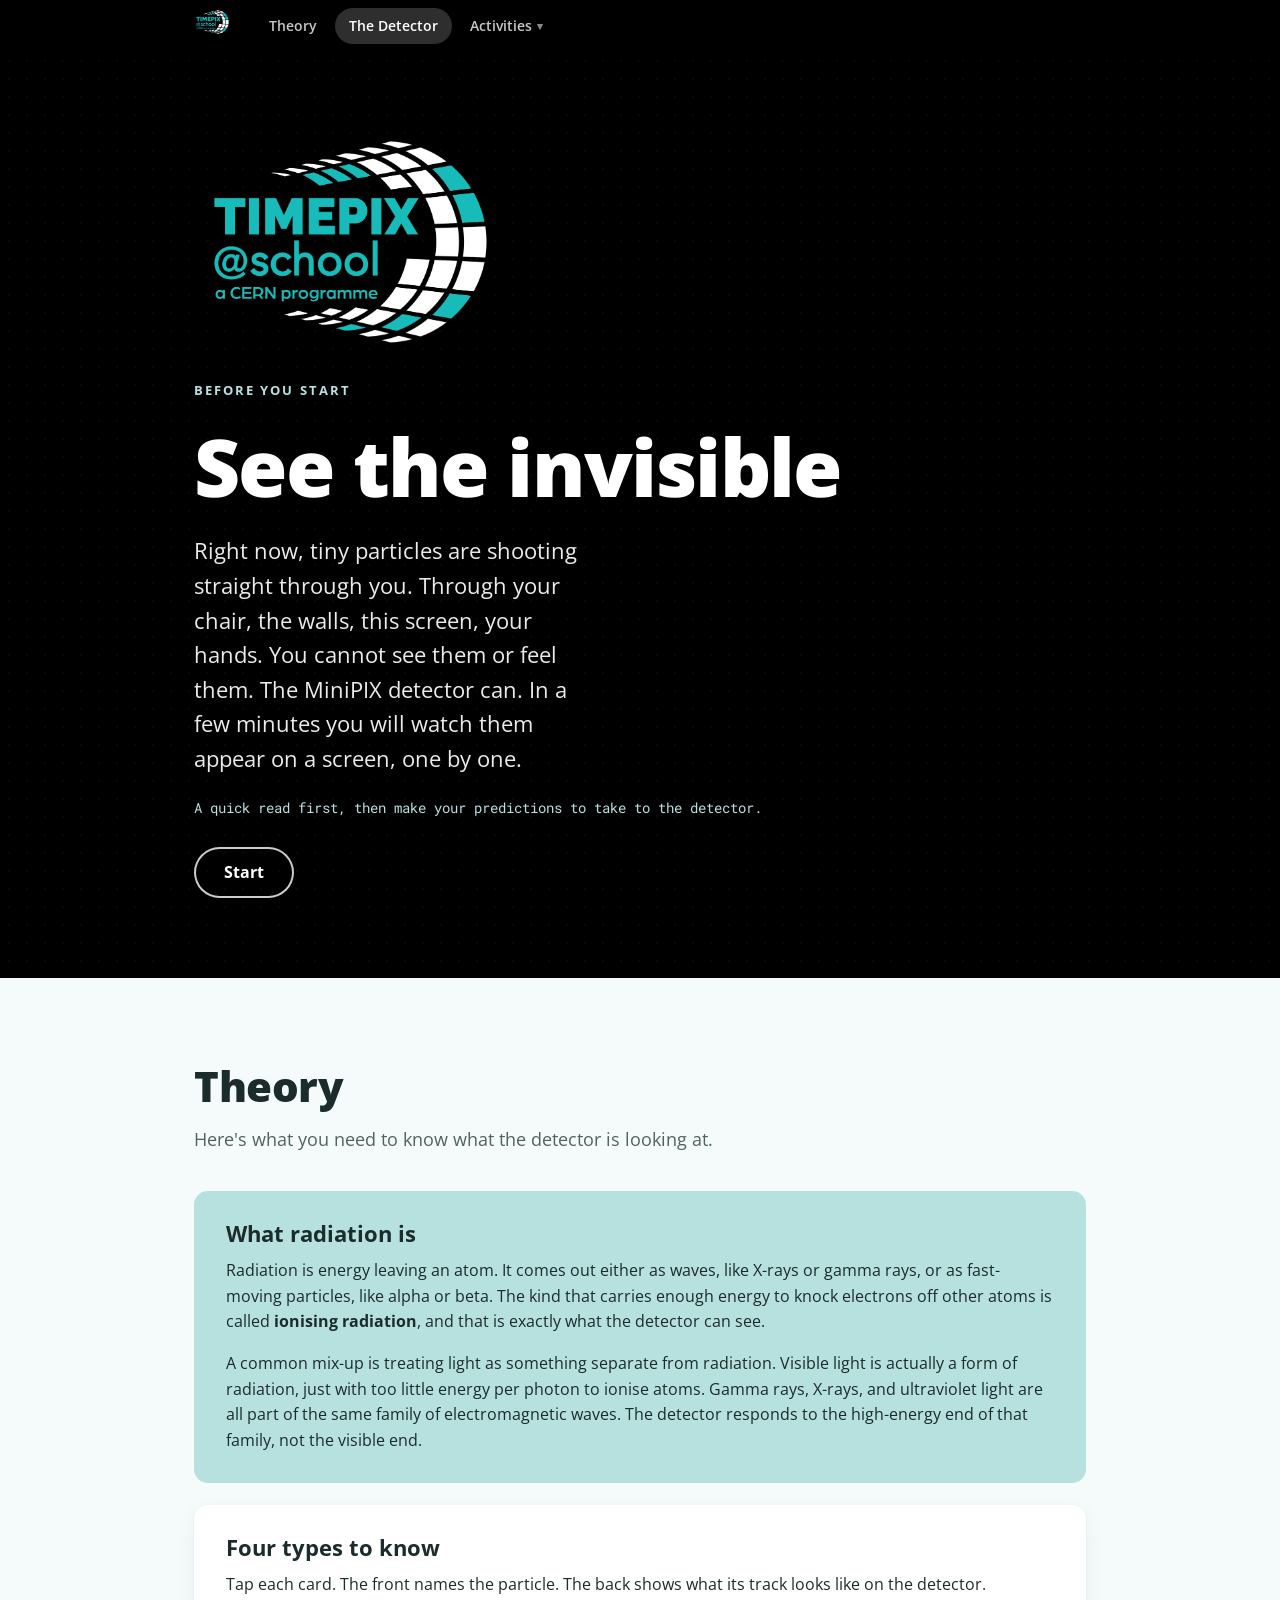
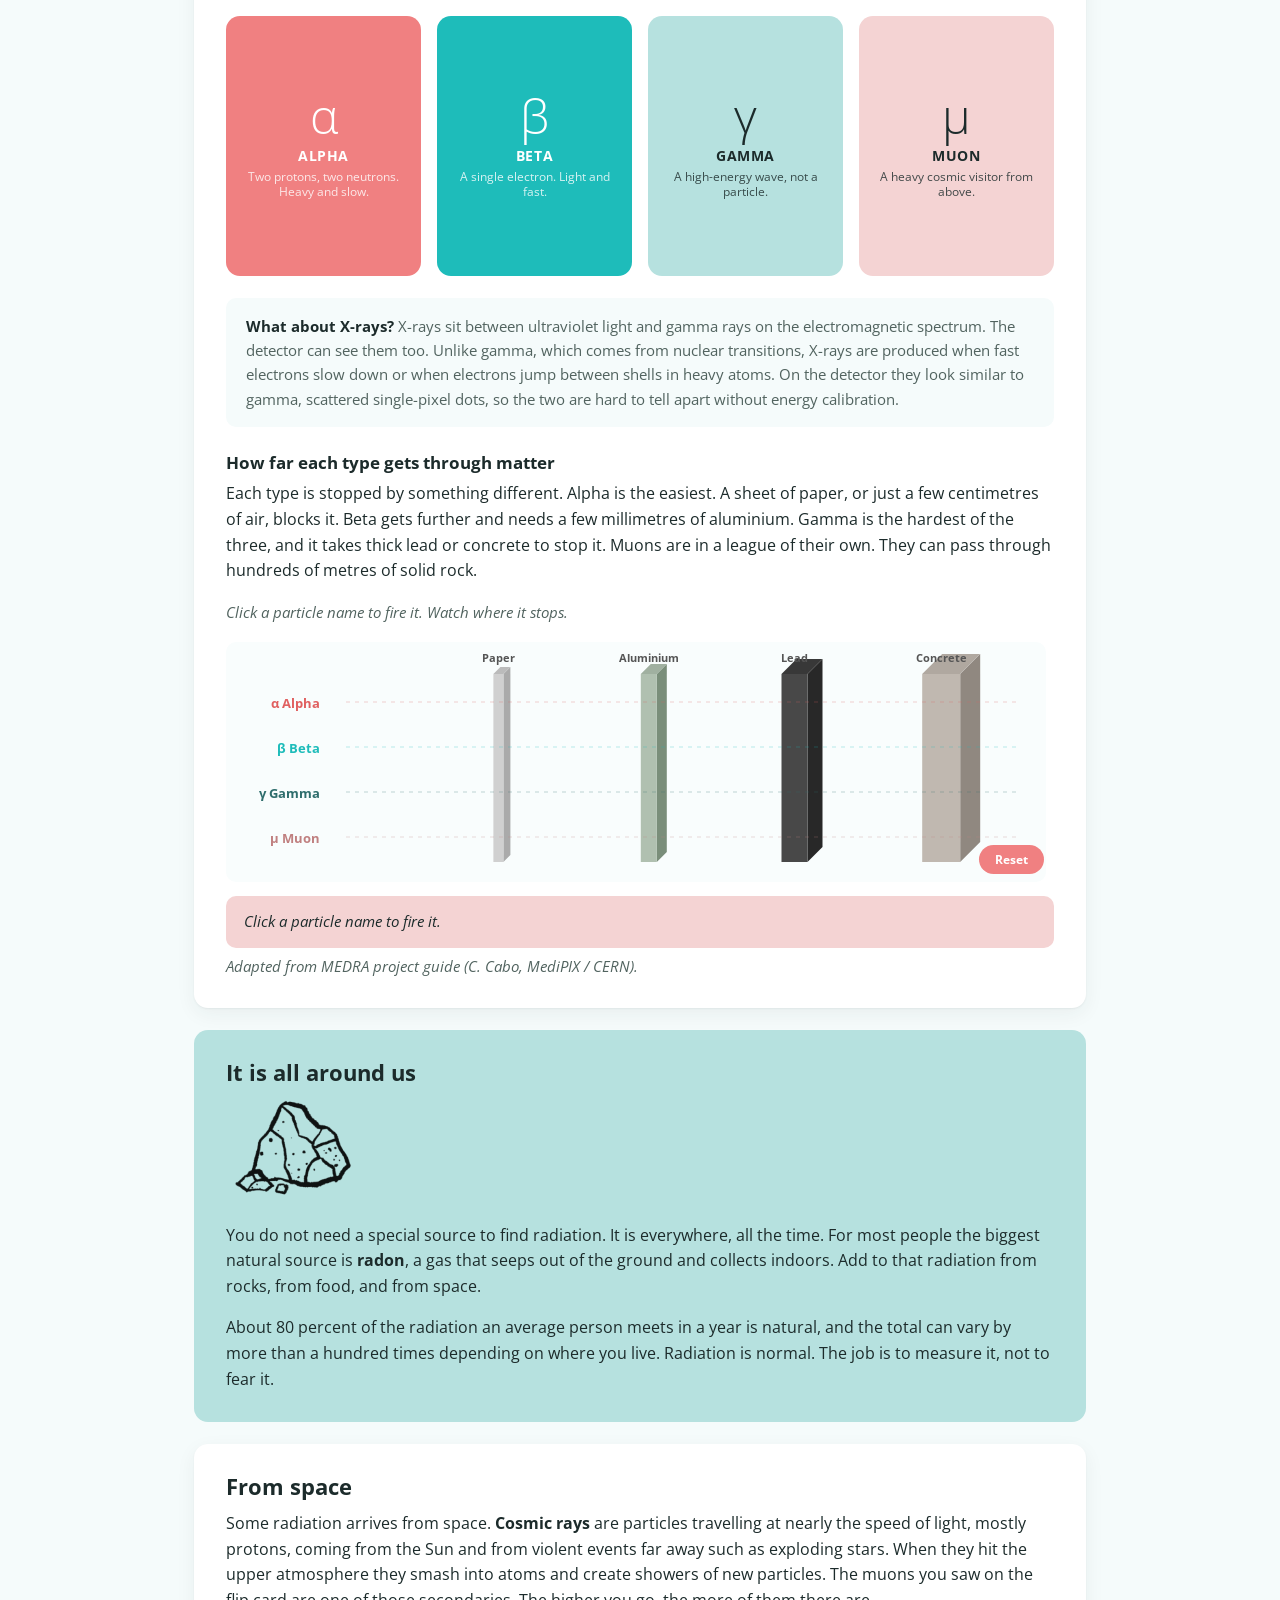
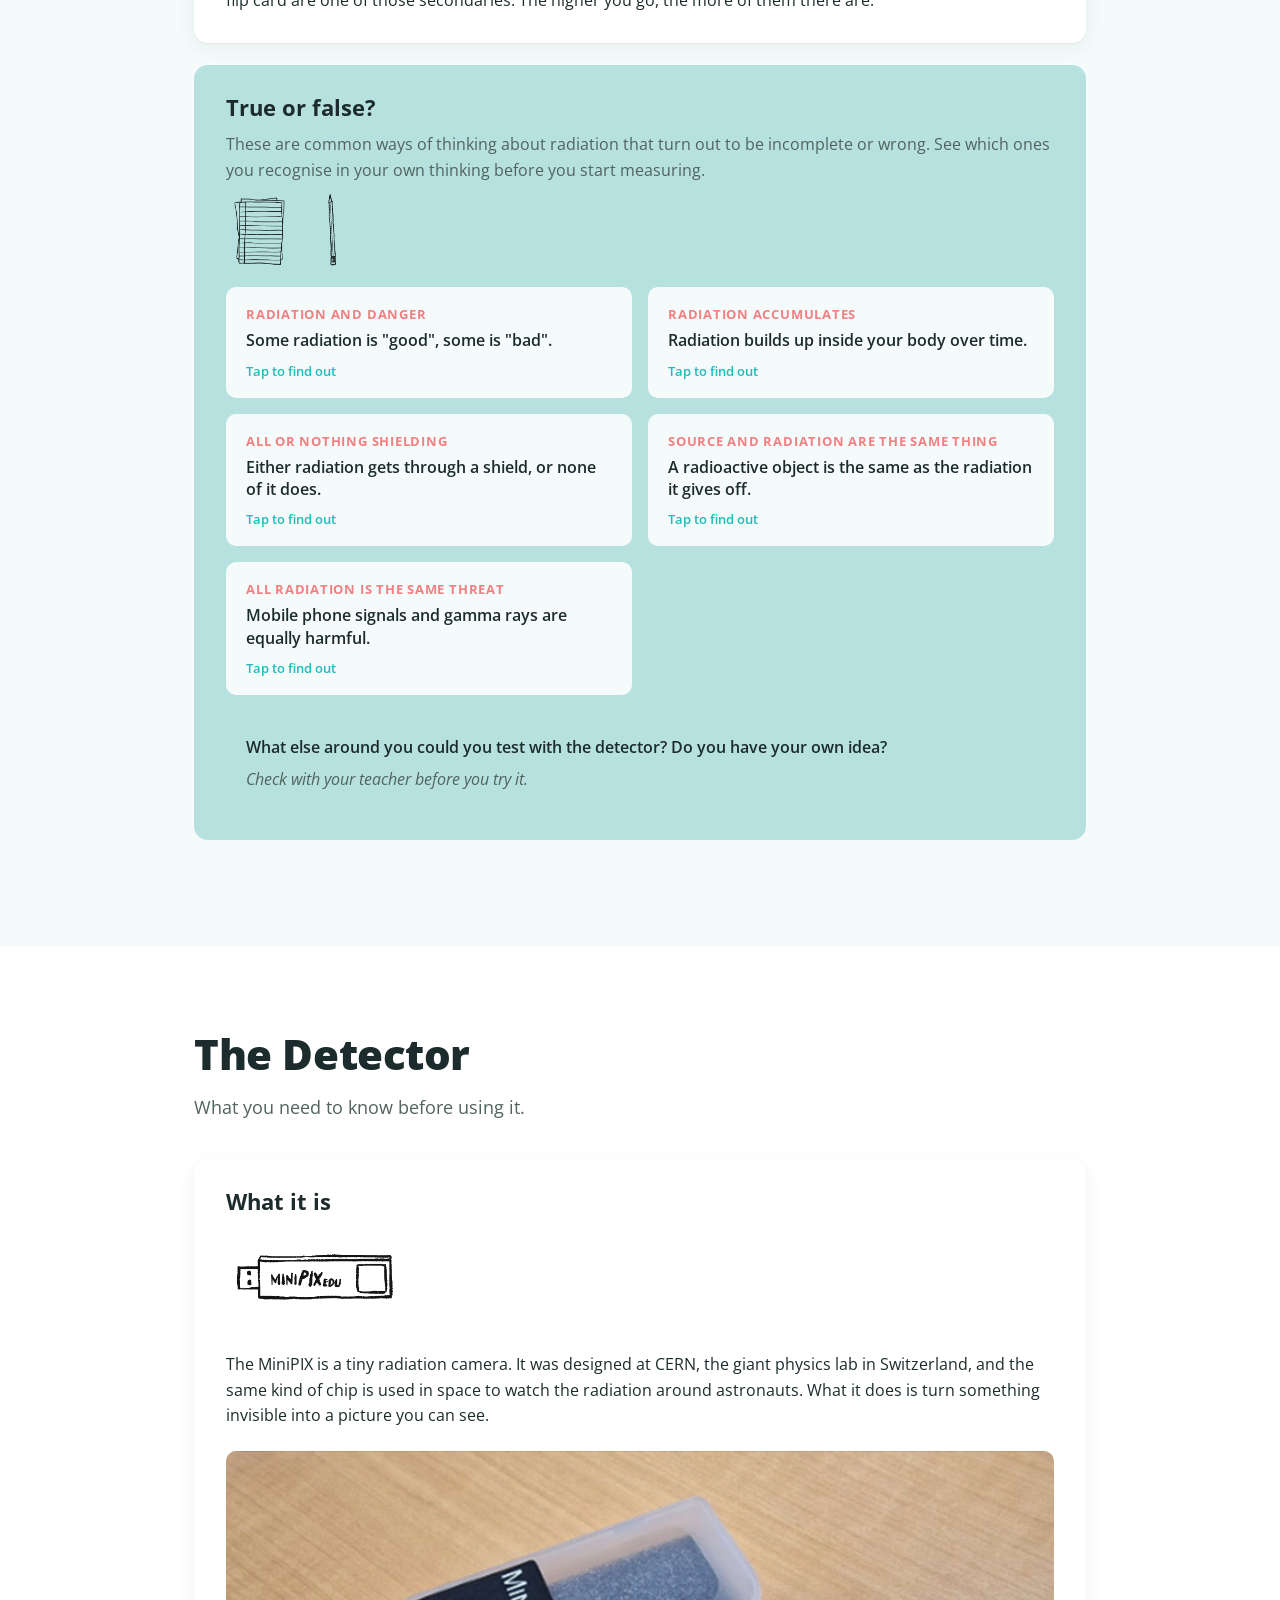
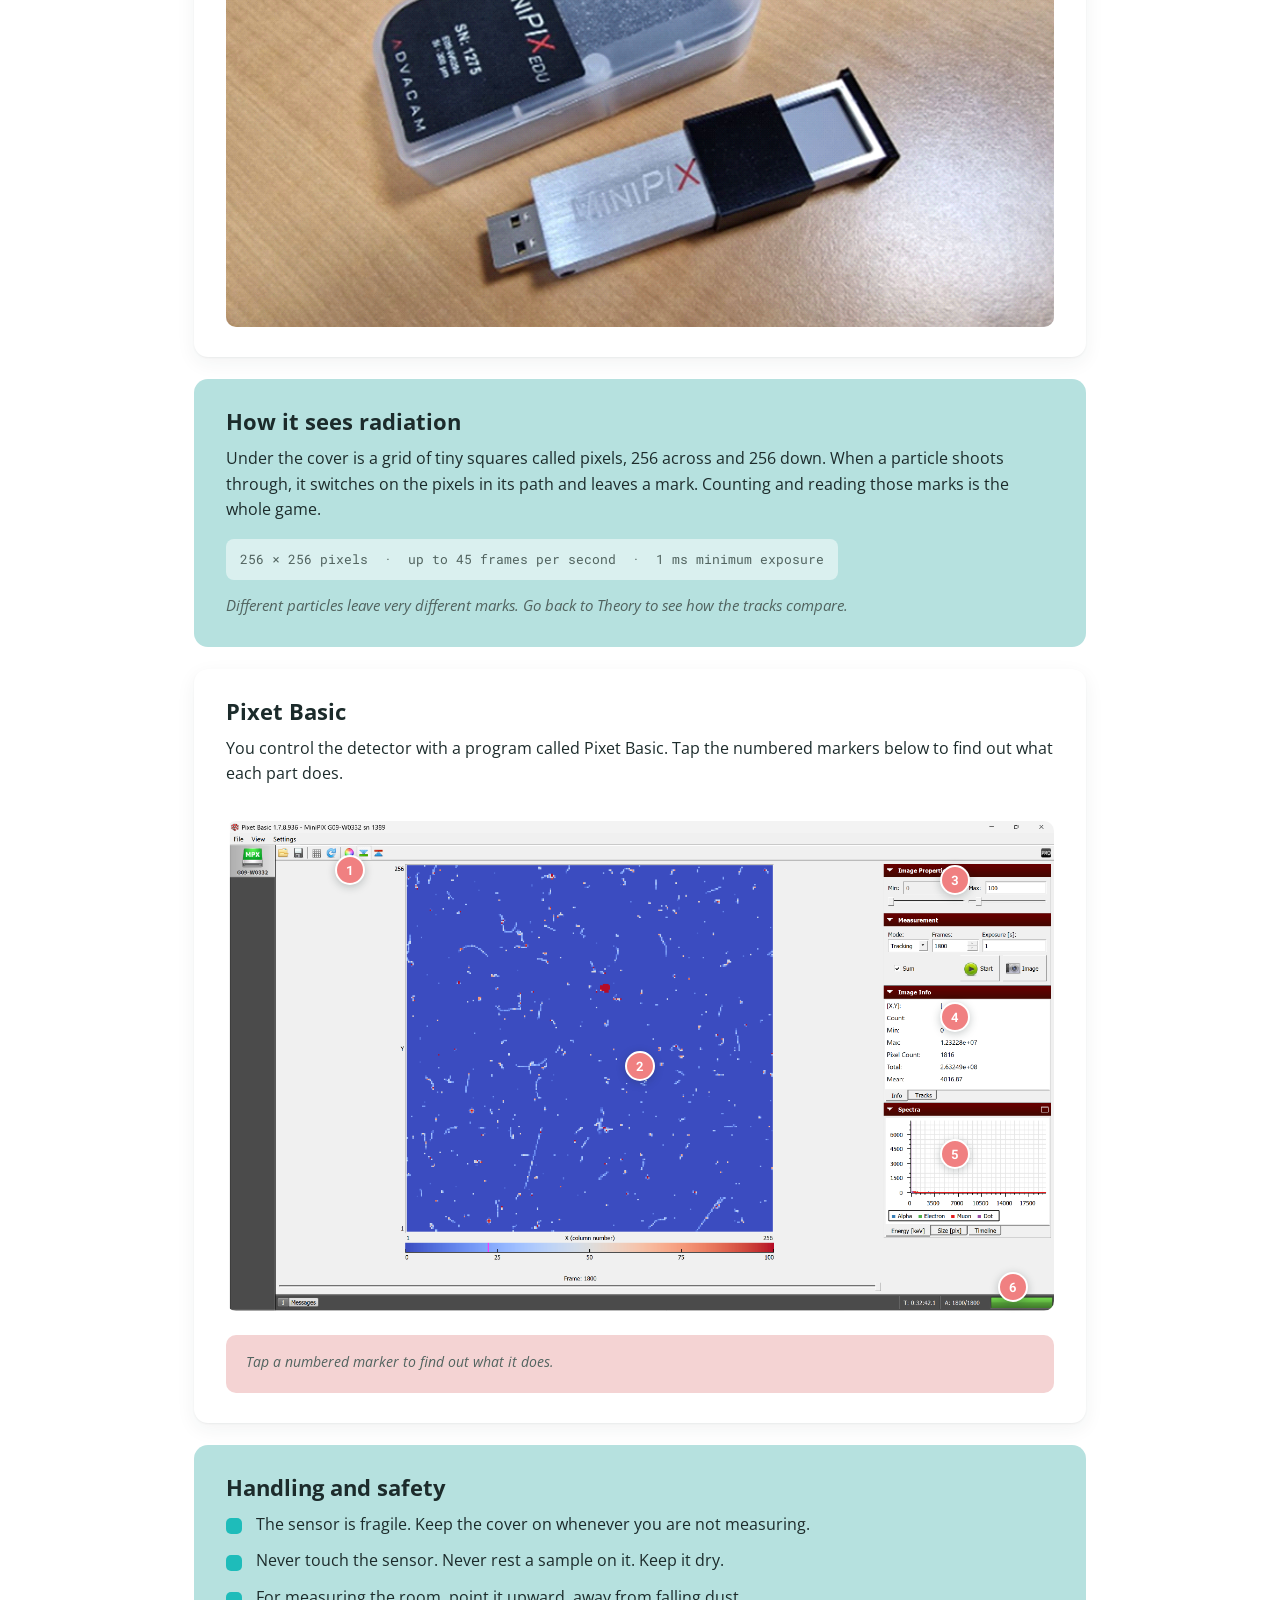
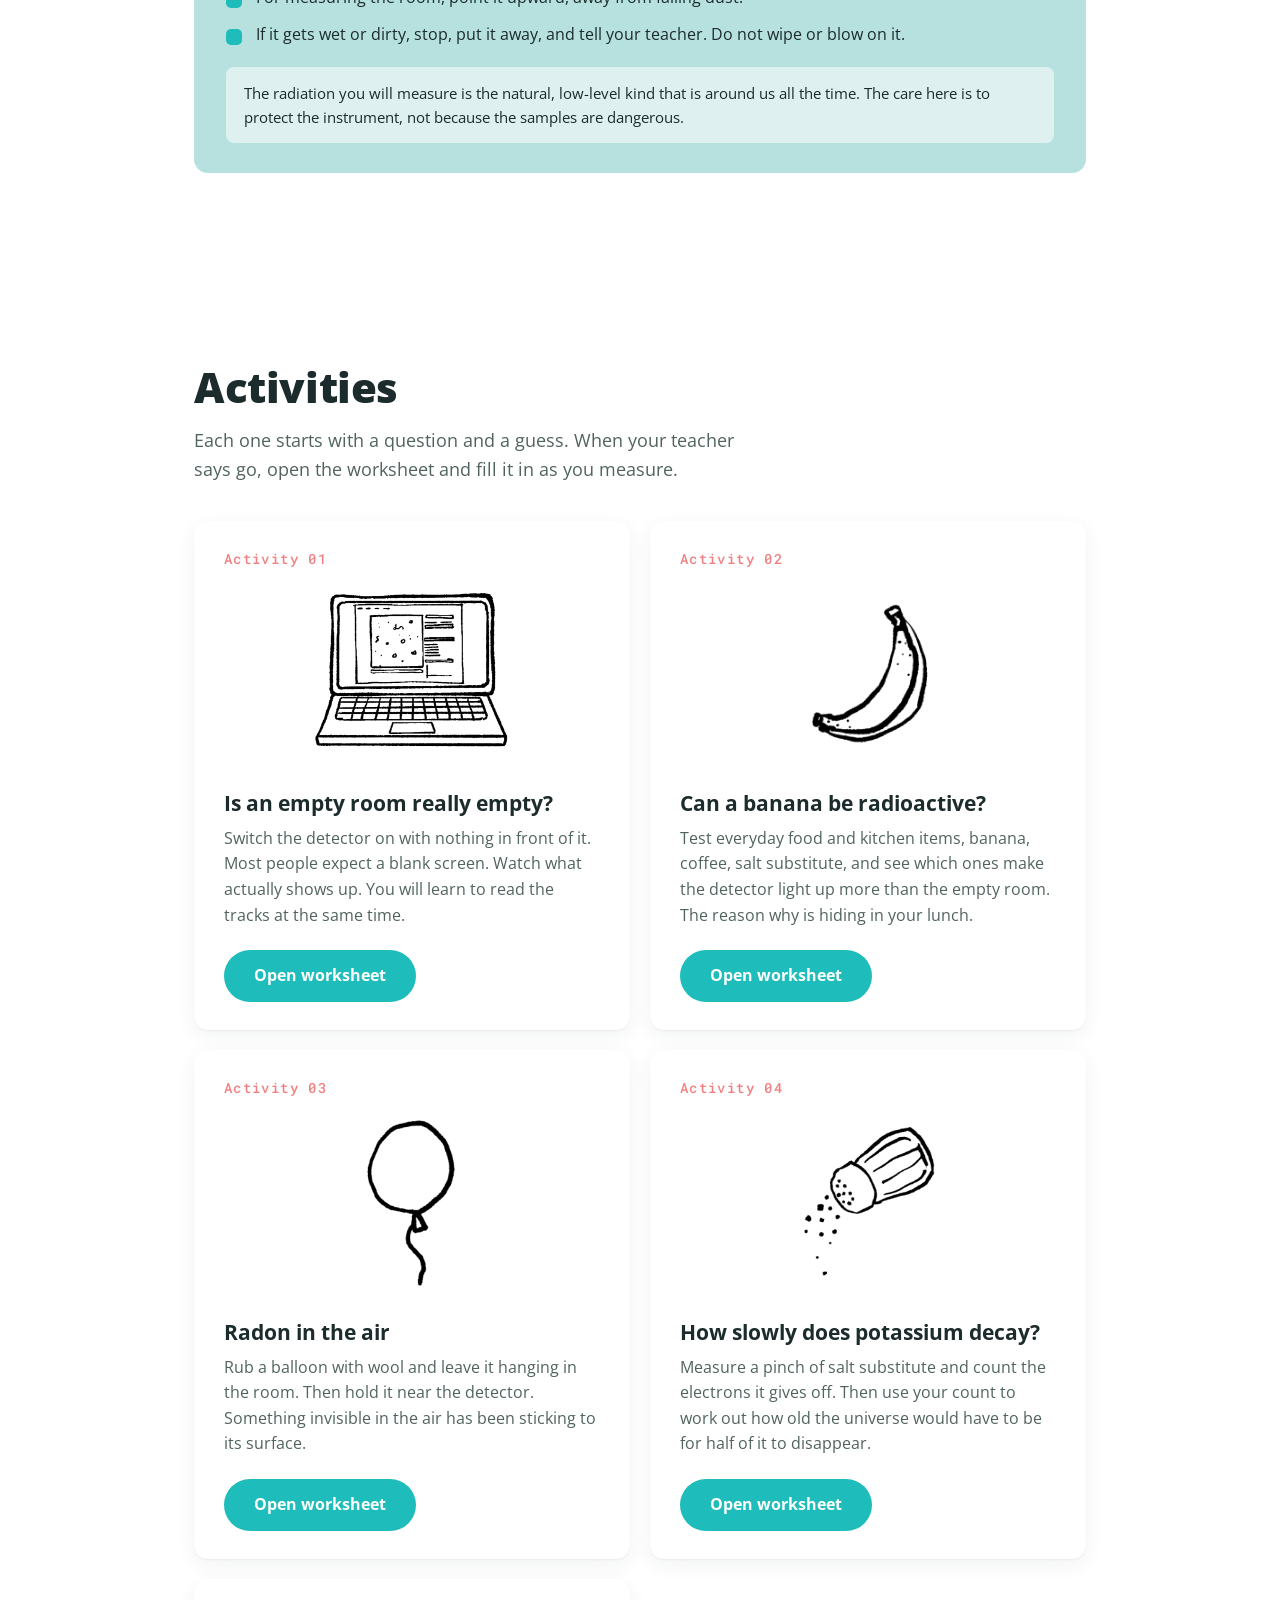
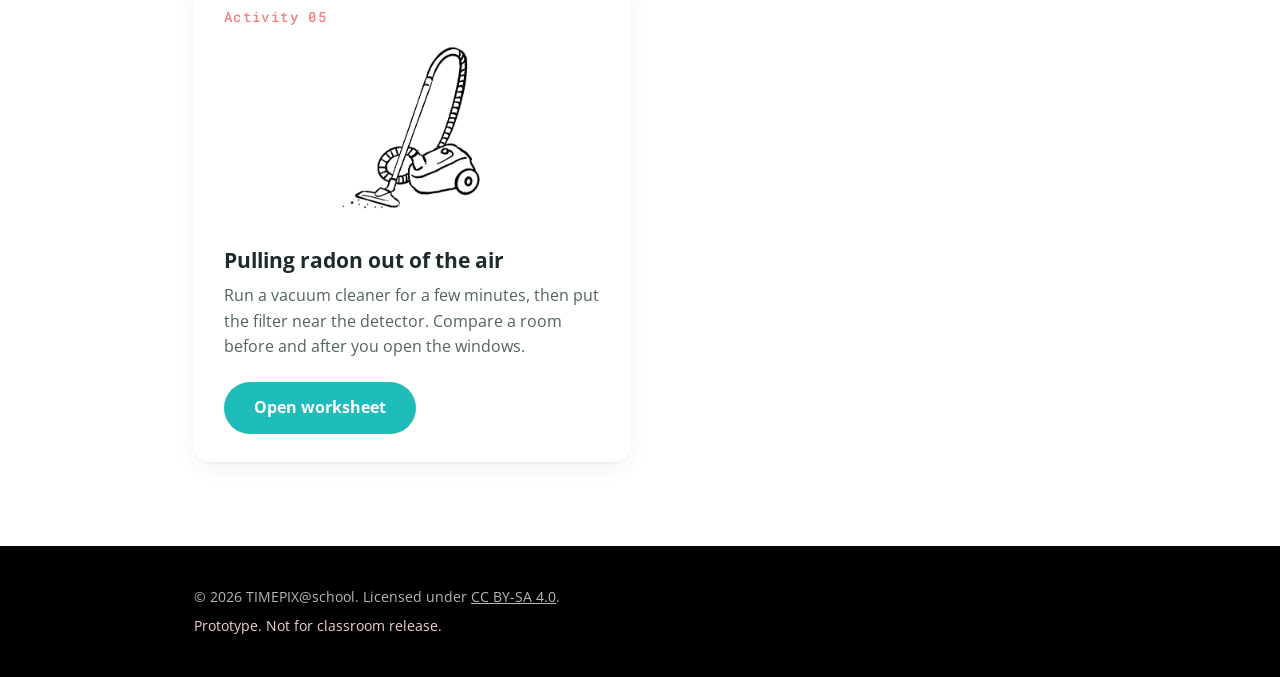
==== commit 5c140d7e: "with illustrations" ====
--- a/index.html
+++ b/index.html
@@ -527,7 +527,7 @@
           </article>
 
           <article class="card card--tint" id="misconceptions">
-            <h3>Ideas worth testing</h3>
+            <h3>True or false?</h3>
             <p class="misc-intro">
               These are common ways of thinking about radiation that turn out to
               be incomplete or wrong. See which ones you recognise in your own
@@ -535,12 +535,11 @@
             </p>
             <div class="ideas-deco" aria-hidden="true">
               <img
-                src="assets/pencil.png"
+                src="assets/paper.png"
                 alt=""
                 onerror="this.style.display = 'none'"
-              />
-              <img
-                src="assets/paper.png"
+              /><img
+                src="assets/pencil.png"
                 alt=""
                 onerror="this.style.display = 'none'"
               />
--- a/css/styles.css
+++ b/css/styles.css
@@ -1,9 +1,3 @@
-/* ============================================================
-   TIMEPIX@school pre-lab orientation
-   Palette: primary #1ebcba · accent #f08081 · shades #b6e1df / #f4d3d3
-   Type: Open Sans (CERN web body face), Roboto Mono for instrument readouts
-   ============================================================ */
-
 :root {
   --teal: #1ebcba;
   --coral: #f08081;
@@ -924,7 +918,9 @@
 /* ---------- activity card illustrations ---------- */
 .preview-card__img {
   width: 100%;
+  max-width: 100%;
   height: 180px;
+  max-height: 180px;
   object-fit: contain;
   margin: 14px 0 18px;
   display: block;
@@ -942,7 +938,9 @@
 }
 .deco-img {
   height: 96px;
+  max-height: 96px;
   width: auto;
+  max-width: 120px;
   object-fit: contain;
   opacity: 0.88;
 }
@@ -956,7 +954,9 @@
 }
 .card-deco {
   height: 120px;
+  max-height: 120px;
   width: auto;
+  max-width: 180px;
   object-fit: contain;
   opacity: 0.92;
   display: block;
@@ -964,15 +964,17 @@
 /* scattered stationery in ideas card */
 .ideas-deco {
   display: flex;
-  gap: 2px;
+  gap: 18px;
   justify-content: flex-start;
   flex-wrap: wrap;
   margin: -8px 0 16px;
   pointer-events: none;
 }
 .ideas-deco img {
-  height: 200px;
+  height: 80px;
+  max-height: 80px;
   width: auto;
+  max-width: 100px;
   object-fit: contain;
   opacity: 0.88;
 }
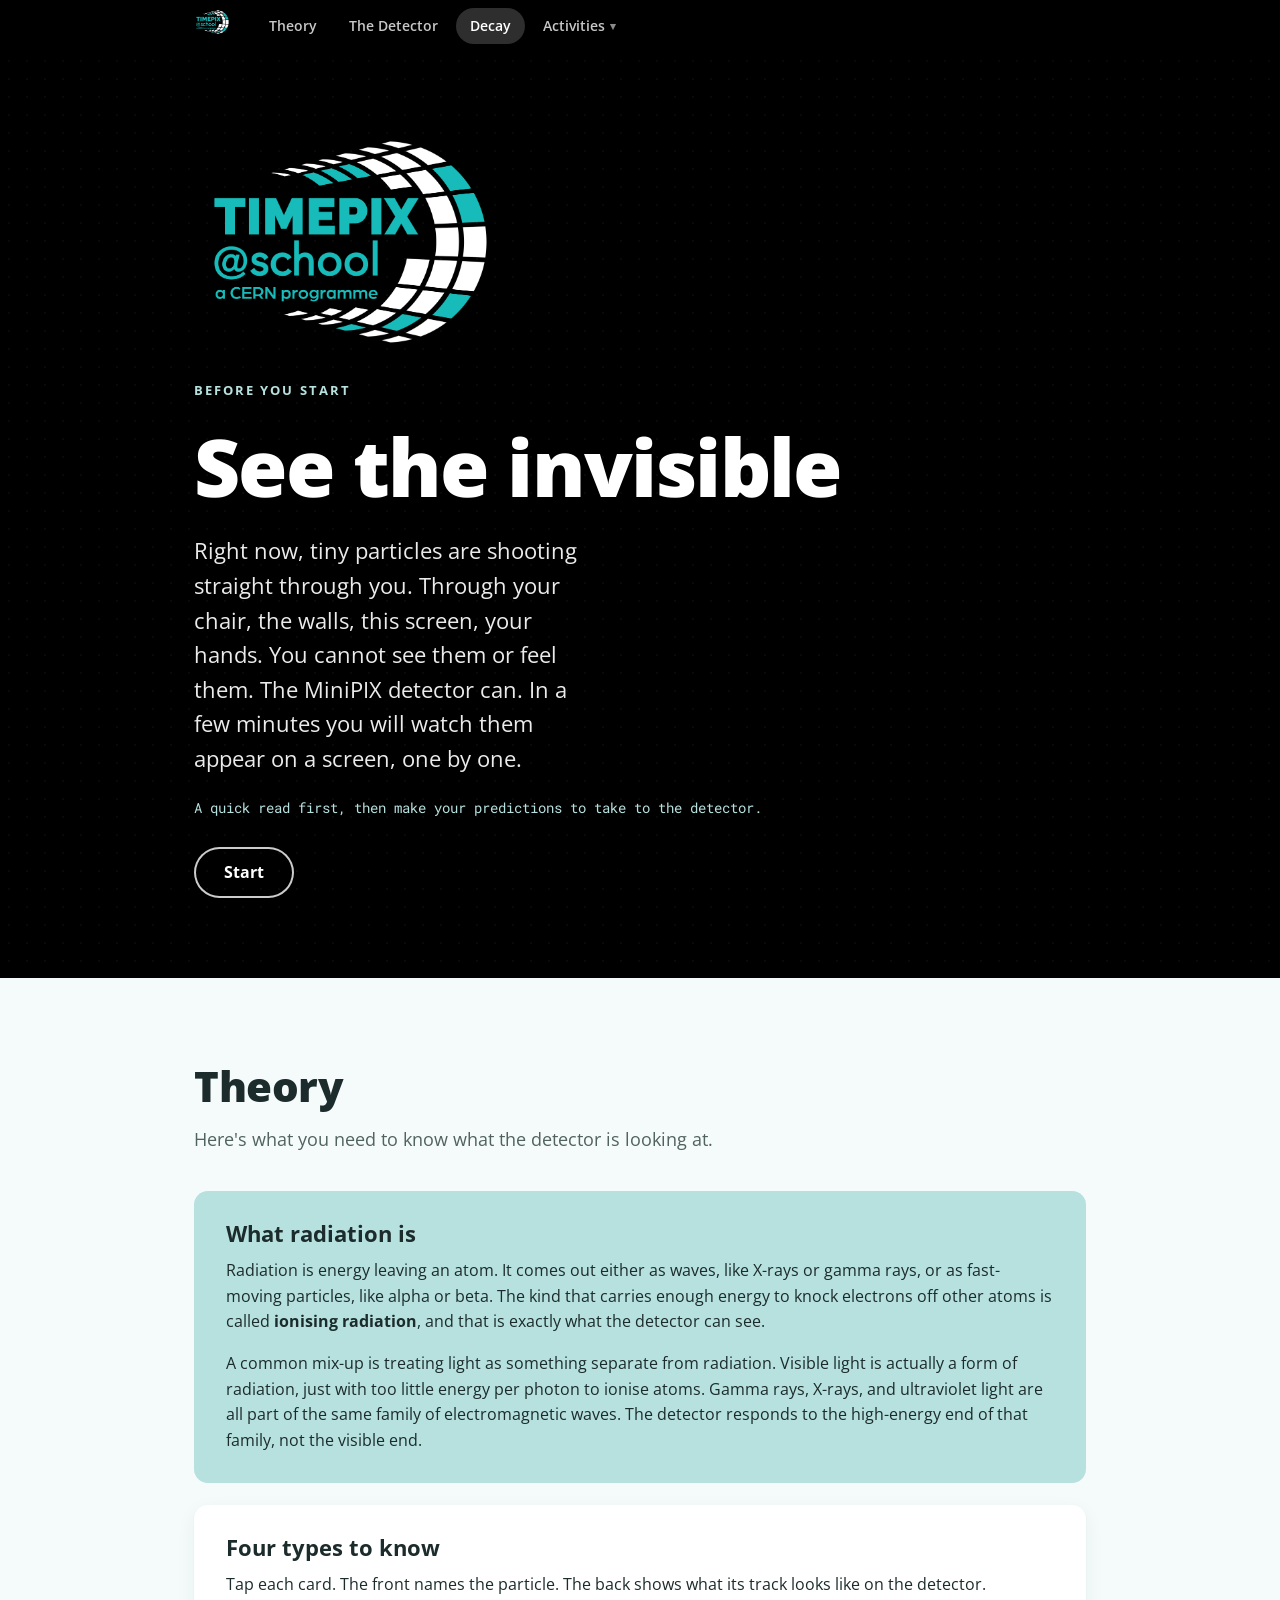
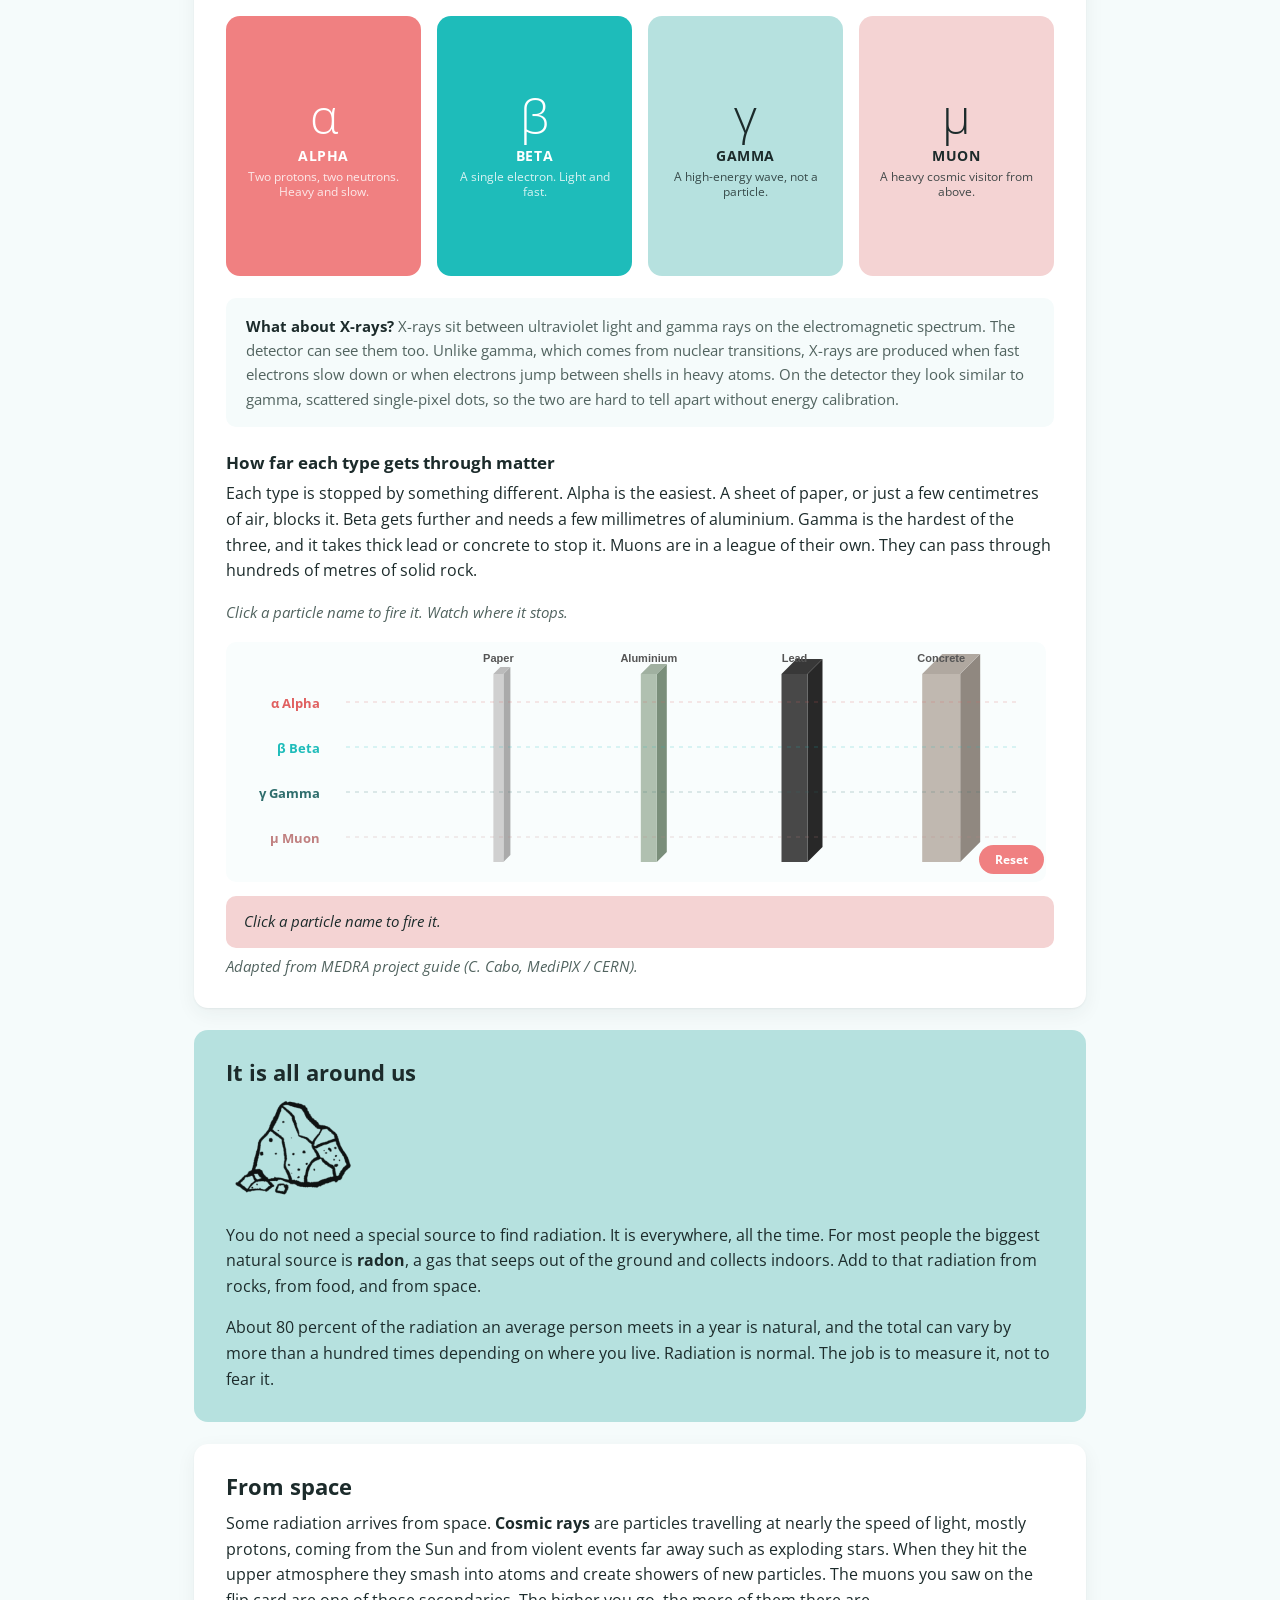
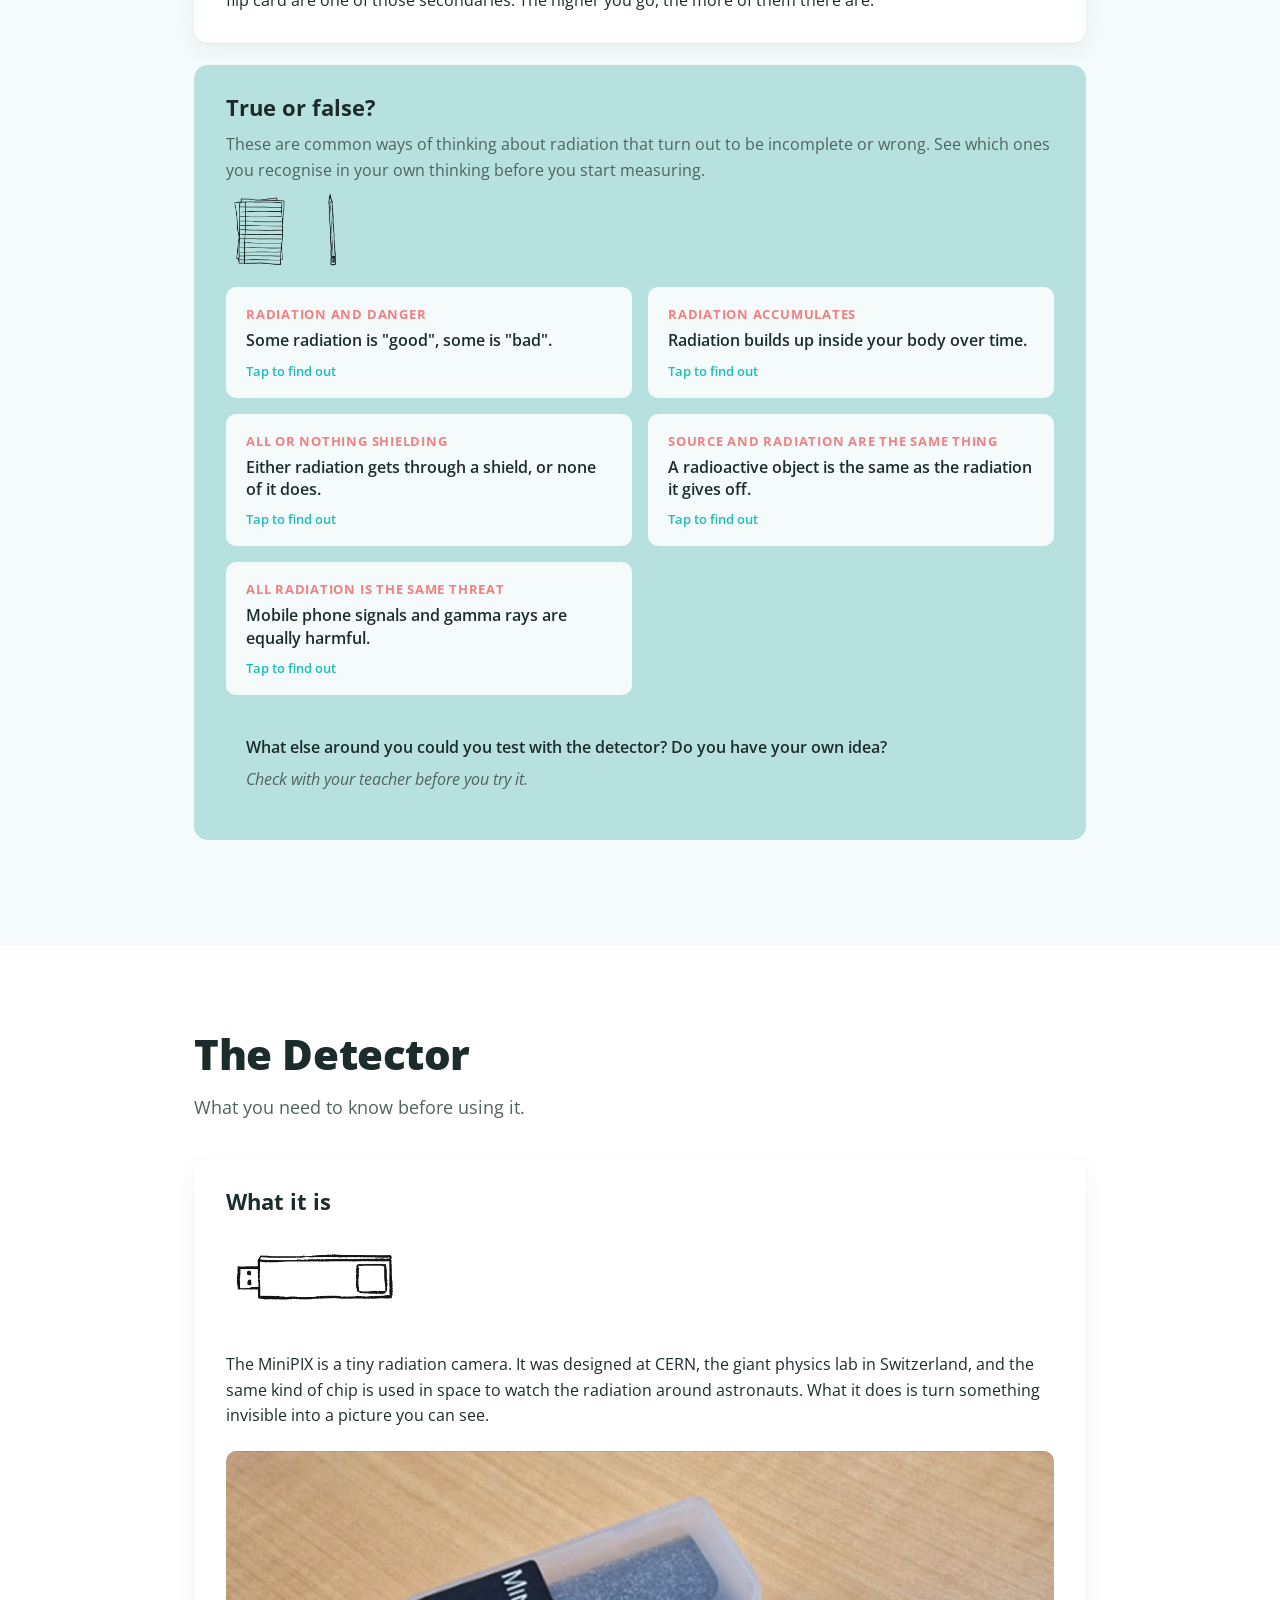
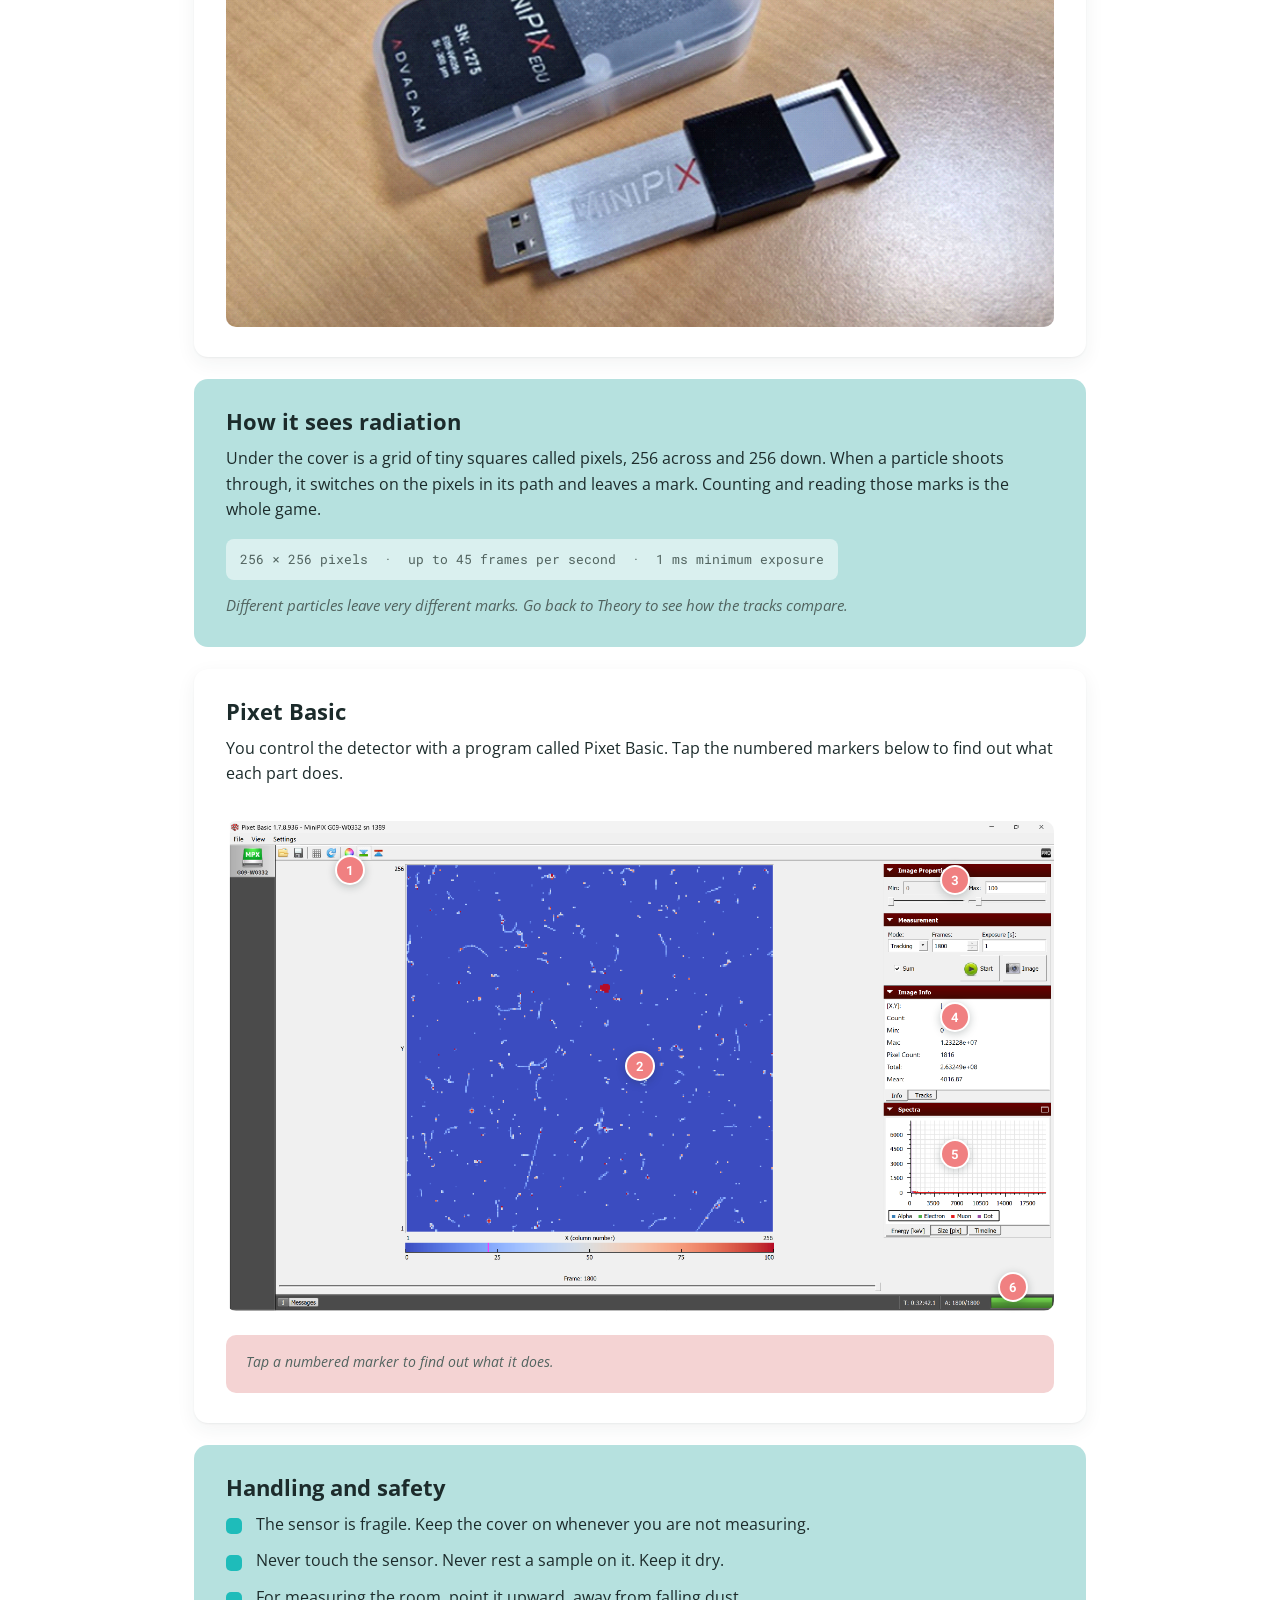
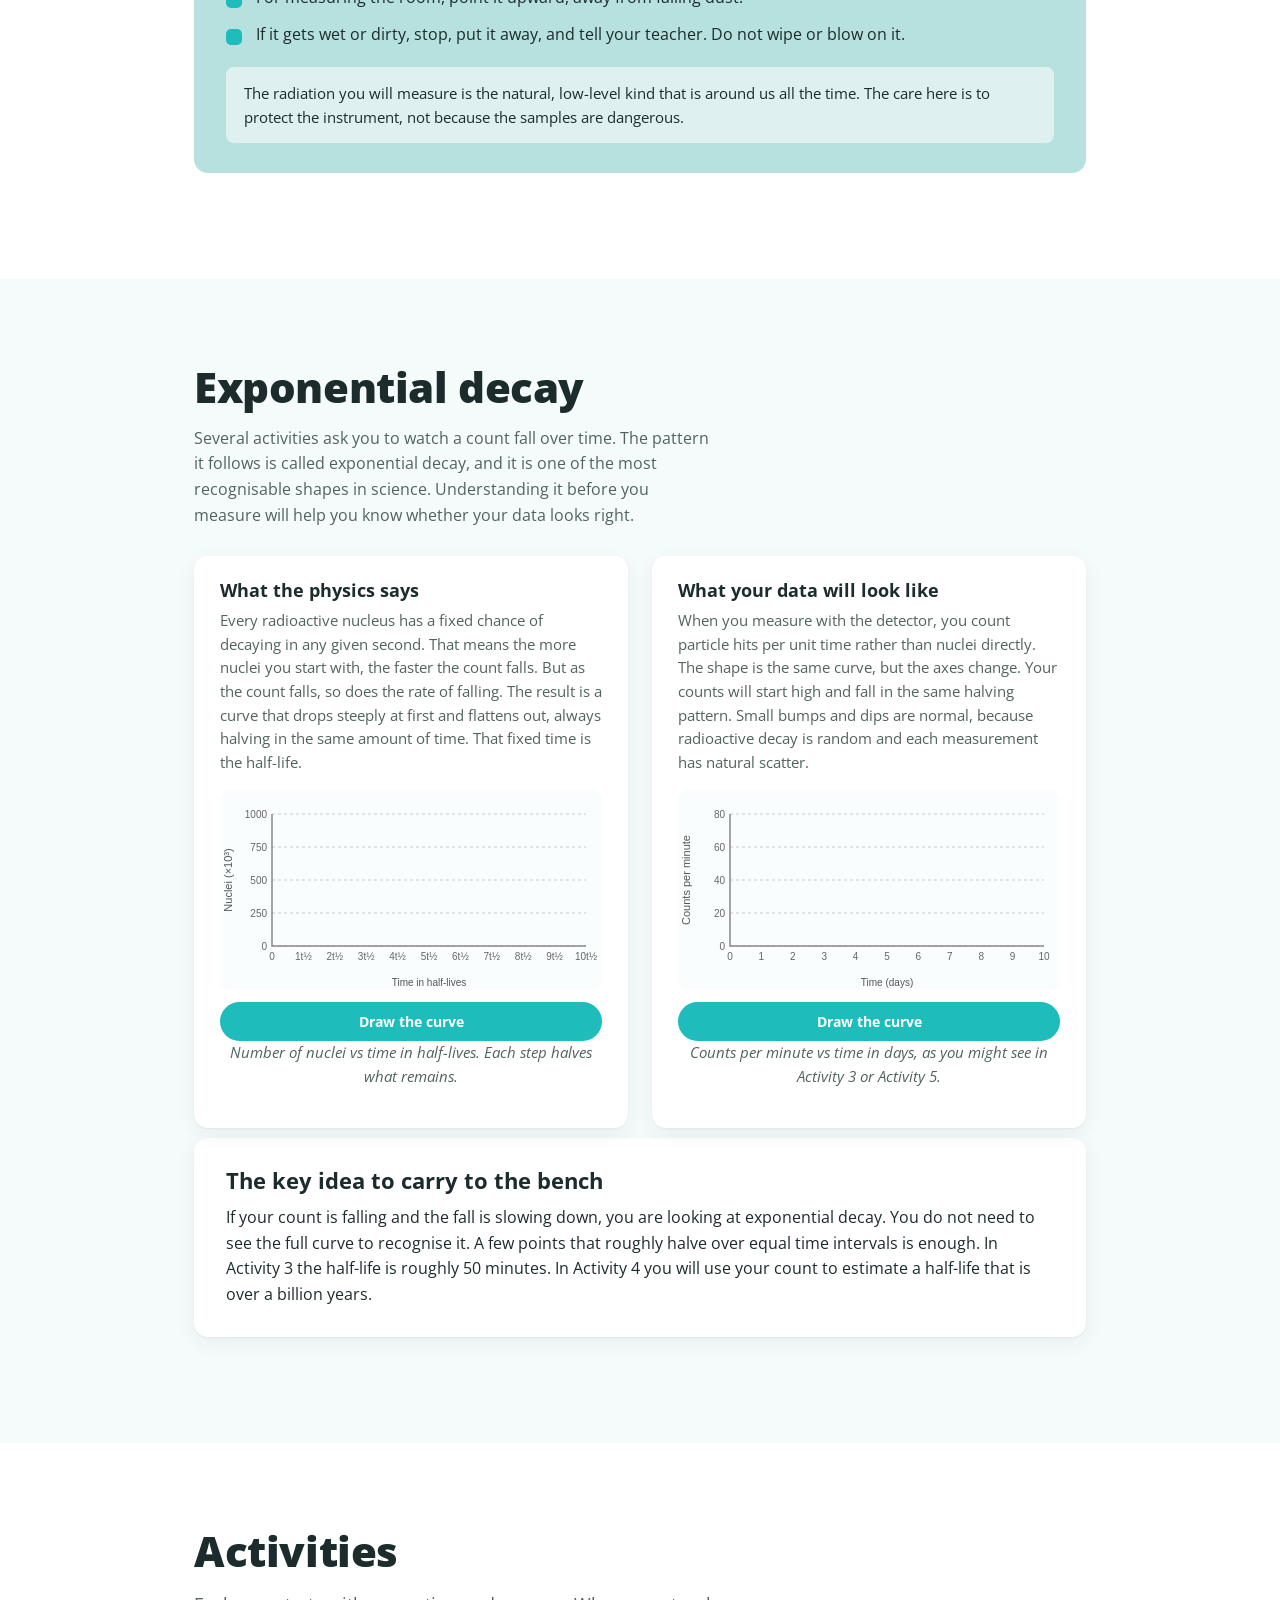
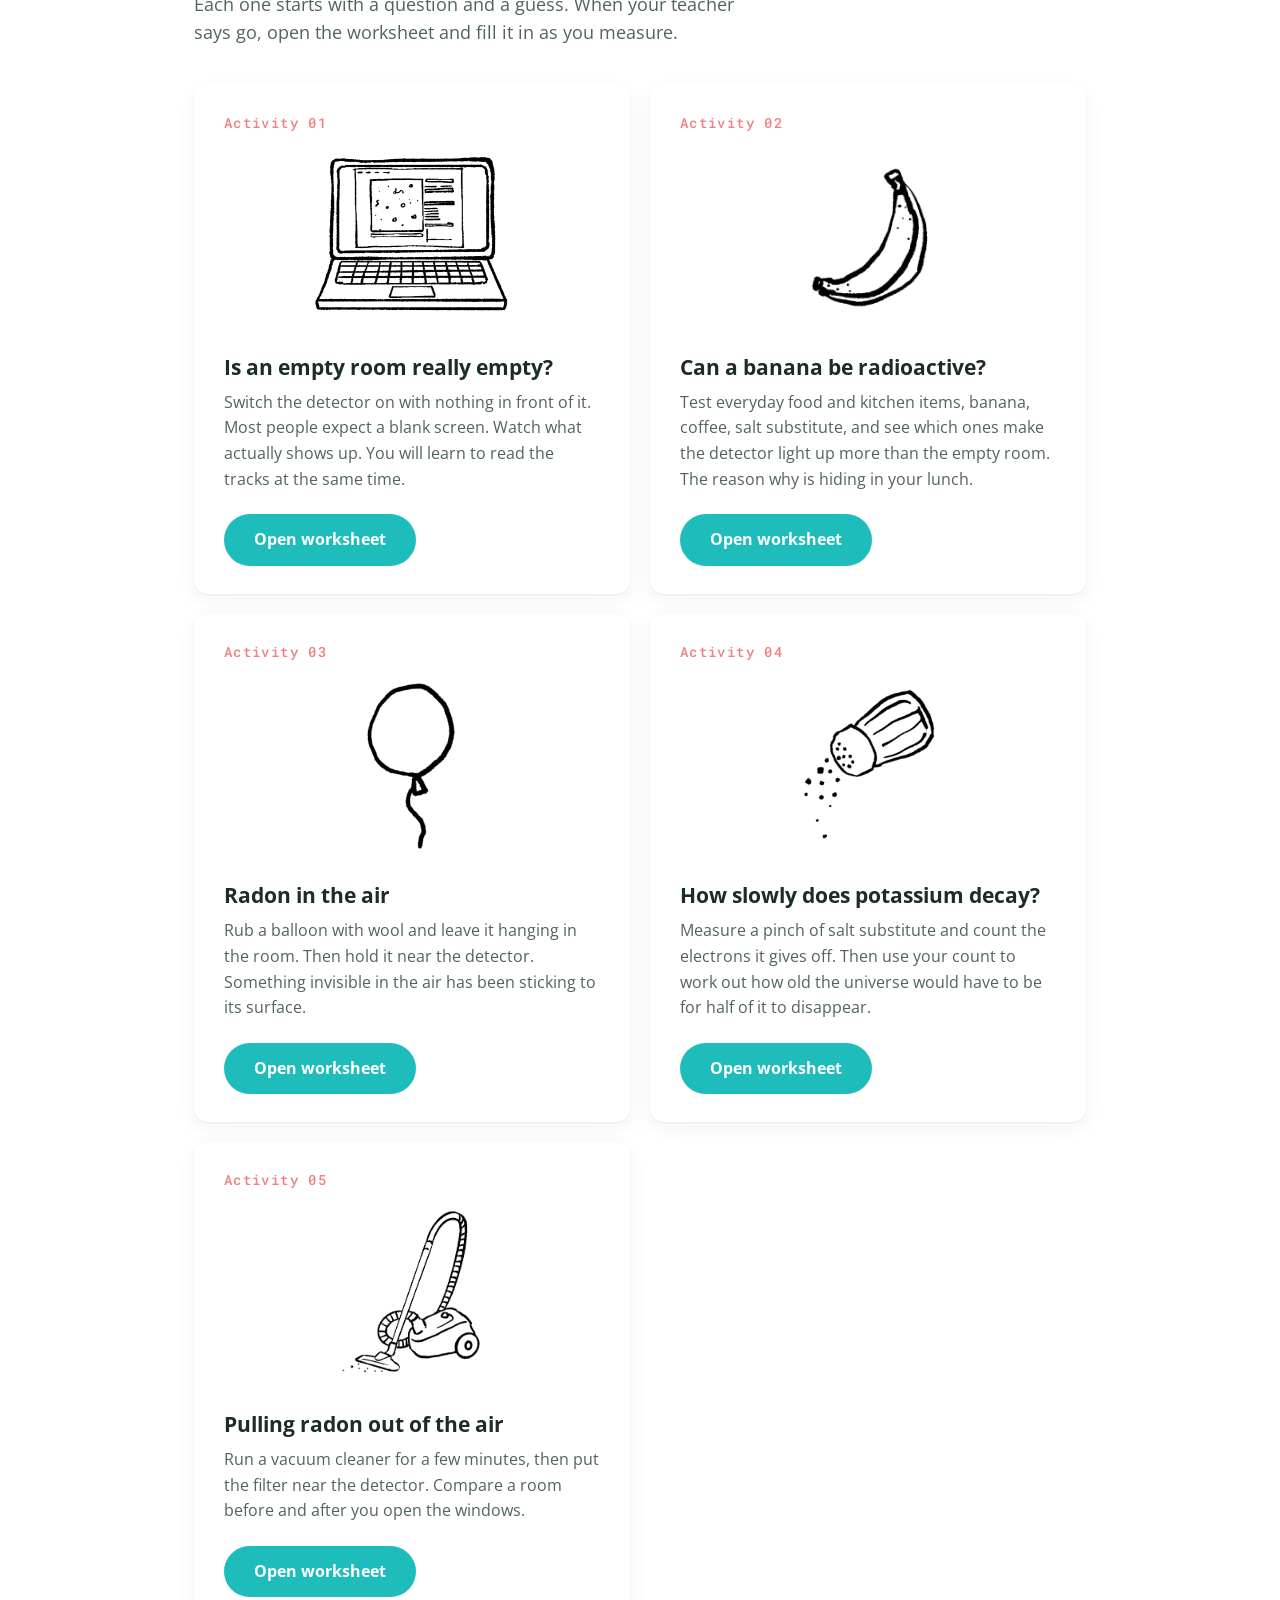
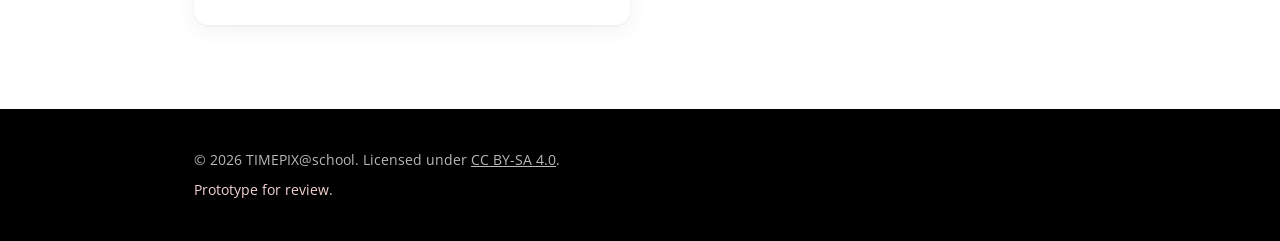
==== commit 348f6d6c: "Add files via upload" ====
--- a/index.html
+++ b/index.html
@@ -26,6 +26,7 @@
         <ul class="topnav__list" role="list">
           <li><a class="topnav__link" href="#theory">Theory</a></li>
           <li><a class="topnav__link" href="#detector">The Detector</a></li>
+          <li><a class="topnav__link" href="#decay">Decay</a></li>
           <li class="topnav__has-drop">
             <button class="topnav__link topnav__drop-toggle">Activities</button>
             <ul class="topnav__dropdown" role="list">
@@ -280,57 +281,17 @@
                     >
                       <rect width="120" height="120" fill="#003d78" />
                       <rect
-                        x="22"
-                        y="30"
-                        width="7"
-                        height="7"
-                        fill="#b6e1df"
-                        opacity="0.9"
-                      />
-                      <rect
-                        x="70"
-                        y="18"
-                        width="7"
-                        height="7"
-                        fill="#b6e1df"
-                        opacity="0.8"
-                      />
-                      <rect
-                        x="45"
-                        y="55"
+                        x="57"
+                        y="57"
                         width="7"
                         height="7"
                         fill="#b6e1df"
                         opacity="0.95"
                       />
-                      <rect
-                        x="90"
-                        y="62"
-                        width="7"
-                        height="7"
-                        fill="#b6e1df"
-                        opacity="0.75"
-                      />
-                      <rect
-                        x="30"
-                        y="82"
-                        width="7"
-                        height="7"
-                        fill="#b6e1df"
-                        opacity="0.85"
-                      />
-                      <rect
-                        x="80"
-                        y="88"
-                        width="7"
-                        height="7"
-                        fill="#b6e1df"
-                        opacity="0.7"
-                      />
                     </svg>
                     <span class="track-label"
-                      >Scattered single dots. Gamma deposits energy at isolated
-                      points, leaving no connected path.</span
+                      >A single dot. Gamma deposits energy at isolated points,
+                      leaving no connected path.</span
                     >
                   </span>
                 </span>
@@ -786,6 +747,87 @@
         </div>
       </section>
 
+      <!-- ============ EXPONENTIAL DECAY ============ -->
+      <section class="part part--alt" id="decay">
+        <div class="wrap">
+          <h2 class="part__title">Exponential decay</h2>
+          <p class="decay-intro">
+            Several activities ask you to watch a count fall over time. The
+            pattern it follows is called exponential decay, and it is one of the
+            most recognisable shapes in science. Understanding it before you
+            measure will help you know whether your data looks right.
+          </p>
+
+          <div class="decay-grid">
+            <!-- GRAPH 1: theoretical half-life curve -->
+            <div class="decay-card">
+              <h3>What the physics says</h3>
+              <p>
+                Every radioactive nucleus has a fixed chance of decaying in any
+                given second. That means the more nuclei you start with, the
+                faster the count falls. But as the count falls, so does the rate
+                of falling. The result is a curve that drops steeply at first
+                and flattens out, always halving in the same amount of time.
+                That fixed time is the half-life.
+              </p>
+              <div class="decay-canvas-wrap">
+                <canvas
+                  id="decayCanvas1"
+                  class="decay-canvas"
+                  height="200"
+                ></canvas>
+              </div>
+              <button class="decay-trigger" id="decayBtn1">
+                Draw the curve
+              </button>
+              <p class="decay-label">
+                Number of nuclei vs time in half-lives. Each step halves what
+                remains.
+              </p>
+            </div>
+
+            <!-- GRAPH 2: experimental counts curve -->
+            <div class="decay-card">
+              <h3>What your data will look like</h3>
+              <p>
+                When you measure with the detector, you count particle hits per
+                unit time rather than nuclei directly. The shape is the same
+                curve, but the axes change. Your counts will start high and fall
+                in the same halving pattern. Small bumps and dips are normal,
+                because radioactive decay is random and each measurement has
+                natural scatter.
+              </p>
+              <div class="decay-canvas-wrap">
+                <canvas
+                  id="decayCanvas2"
+                  class="decay-canvas"
+                  height="200"
+                ></canvas>
+              </div>
+              <button class="decay-trigger" id="decayBtn2">
+                Draw the curve
+              </button>
+              <p class="decay-label">
+                Counts per minute vs time in days, as you might see in Activity
+                3 or Activity 5.
+              </p>
+            </div>
+          </div>
+
+          <article class="card" style="margin-top: 10px">
+            <h3>The key idea to carry to the bench</h3>
+            <p>
+              If your count is falling and the fall is slowing down, you are
+              looking at exponential decay. You do not need to see the full
+              curve to recognise it. A few points that roughly halve over equal
+              time intervals is enough. In Activity 3 the half-life is roughly
+              50 minutes. In Activity 4 you will use your count to estimate a
+              half-life that is over a billion years.
+            </p>
+          </article>
+        </div>
+      </section>
+
       <!-- ============ ACTIVITIES ============ -->
       <section class="part" id="activities">
         <div class="wrap">
@@ -895,7 +937,7 @@
             >CC BY-SA 4.0</a
           >.
         </p>
-        <p class="foot__flag">Prototype. Not for classroom release.</p>
+        <p class="foot__flag">Prototype for review.</p>
       </div>
     </footer>
 
--- a/css/styles.css
+++ b/css/styles.css
@@ -1,30 +1,32 @@
+/* ============================================================
+   TIMEPIX@school pre-lab orientation
+   Palette: primary #1ebcba · accent #f08081 · shades #b6e1df / #f4d3d3
+   Type: Open Sans (CERN web body face), Roboto Mono for instrument readouts
+   ============================================================ */
+
 :root {
-  --teal: #1ebcba;
-  --coral: #f08081;
-  --teal-light: #b6e1df;
+  --teal:        #1ebcba;
+  --coral:       #f08081;
+  --teal-light:  #b6e1df;
   --coral-light: #f4d3d3;
 
-  --ink: #1c2b2b;
+  --ink:    #1c2b2b;
   --ink-60: #51635f;
-  --bg: #ffffff;
-  --bg-soft: #f5fbfb;
-
-  --shadow: 0 1px 2px rgba(28, 43, 43, 0.06), 0 6px 20px rgba(28, 43, 43, 0.06);
-  --shadow-lg: 0 10px 40px rgba(28, 43, 43, 0.12);
+  --bg:     #ffffff;
+  --bg-soft:#f5fbfb;
+
+  --shadow:    0 1px 2px rgba(28,43,43,.06), 0 6px 20px rgba(28,43,43,.06);
+  --shadow-lg: 0 10px 40px rgba(28,43,43,.12);
   --radius: 14px;
 
   --maxw: 940px;
-  --font: "Open Sans", "Helvetica Neue", Arial, sans-serif;
-  --mono: "Roboto Mono", ui-monospace, "SF Mono", Menlo, monospace;
-}
-
-* {
-  box-sizing: border-box;
-}
-
-html {
-  scroll-behavior: smooth;
-}
+  --font: 'Open Sans', 'Helvetica Neue', Arial, sans-serif;
+  --mono: 'Roboto Mono', ui-monospace, 'SF Mono', Menlo, monospace;
+}
+
+* { box-sizing: border-box; }
+
+html { scroll-behavior: smooth; }
 
 body {
   margin: 0;
@@ -36,22 +38,10 @@
   -webkit-font-smoothing: antialiased;
 }
 
-h1,
-h2,
-h3,
-h4 {
-  line-height: 1.2;
-  margin: 0 0 0.5em;
-}
-
-.wrap {
-  max-width: var(--maxw);
-  margin: 0 auto;
-  padding: 0 24px;
-}
-.wrap--narrow {
-  max-width: 680px;
-}
+h1, h2, h3, h4 { line-height: 1.2; margin: 0 0 .5em; }
+
+.wrap { max-width: var(--maxw); margin: 0 auto; padding: 0 24px; }
+.wrap--narrow { max-width: 680px; }
 
 /* ---------- buttons ---------- */
 .btn {
@@ -65,143 +55,73 @@
   border-radius: 999px;
   padding: 13px 30px;
   cursor: pointer;
-  transition:
-    transform 0.15s ease,
-    background 0.15s ease;
-}
-.btn:hover {
-  background: #18a3a1;
-  transform: translateY(-1px);
-}
-.btn:active {
-  transform: translateY(0);
-}
+  transition: transform .15s ease, background .15s ease;
+}
+.btn:hover { background: #18a3a1; transform: translateY(-1px); }
+.btn:active { transform: translateY(0); }
 .btn--ghost {
   background: transparent;
   color: var(--teal);
   box-shadow: inset 0 0 0 2px var(--teal);
 }
-.btn--ghost:hover {
-  background: rgba(30, 188, 186, 0.08);
-}
-.hero .btn--ghost {
-  color: #fff;
-  box-shadow: inset 0 0 0 2px rgba(255, 255, 255, 0.8);
-}
-.hero .btn--ghost:hover {
-  background: rgba(255, 255, 255, 0.12);
-}
+.btn--ghost:hover { background: rgba(30,188,186,.08); }
+.hero .btn--ghost { color: #fff; box-shadow: inset 0 0 0 2px rgba(255,255,255,.8); }
+.hero .btn--ghost:hover { background: rgba(255,255,255,.12); }
 
 /* ---------- sticky nav ---------- */
 .topnav {
-  position: sticky;
-  top: 0;
-  z-index: 100;
+  position: sticky; top: 0; z-index: 100;
   background: #000000;
-  box-shadow: 0 2px 12px rgba(0, 0, 0, 0.18);
+  box-shadow: 0 2px 12px rgba(0,0,0,.18);
 }
 .topnav__inner {
-  max-width: var(--maxw);
-  margin: 0 auto;
-  padding: 0 24px;
-  display: flex;
-  align-items: center;
-  gap: 24px;
-  height: 52px;
-}
-.topnav__logo {
-  height: 26px;
-  width: auto;
-  flex-shrink: 0;
-}
+  max-width: var(--maxw); margin: 0 auto; padding: 0 24px;
+  display: flex; align-items: center; gap: 24px; height: 52px;
+}
+.topnav__logo { height: 26px; width: auto; flex-shrink: 0; }
 .topnav__list {
-  list-style: none;
-  margin: 0;
-  padding: 0;
-  display: flex;
-  align-items: center;
-  gap: 4px;
-  flex: 1;
+  list-style: none; margin: 0; padding: 0;
+  display: flex; align-items: center; gap: 4px; flex: 1;
 }
 .topnav__link {
-  display: inline-flex;
-  align-items: center;
-  gap: 5px;
-  color: rgba(255, 255, 255, 0.78);
-  font-size: 0.9rem;
-  font-weight: 600;
-  text-decoration: none;
-  border: none;
-  background: none;
-  padding: 6px 14px;
-  border-radius: 999px;
-  cursor: pointer;
+  display: inline-flex; align-items: center; gap: 5px;
+  color: rgba(255,255,255,.78); font-size: .9rem; font-weight: 600;
+  text-decoration: none; border: none; background: none;
+  padding: 6px 14px; border-radius: 999px; cursor: pointer;
   font-family: var(--font);
-  transition:
-    background 0.12s ease,
-    color 0.12s ease;
+  transition: background .12s ease, color .12s ease;
   white-space: nowrap;
 }
-.topnav__link::after {
-  content: none;
-}
+.topnav__link::after { content: none; }
 .topnav__has-drop .topnav__link::after {
-  content: "▾";
-  font-size: 0.7rem;
-  opacity: 0.7;
+  content: "▾"; font-size: .7rem; opacity: .7;
 }
 .topnav__link:hover,
-.topnav__link[aria-expanded="true"] {
-  background: rgba(255, 255, 255, 0.14);
-  color: #fff;
-}
-.topnav__link.is-active {
-  background: rgba(255, 255, 255, 0.18);
-  color: #fff;
-}
+.topnav__link[aria-expanded="true"] { background: rgba(255,255,255,.14); color: #fff; }
+.topnav__link.is-active { background: rgba(255,255,255,.18); color: #fff; }
 
 /* dropdown */
-.topnav__has-drop {
-  position: relative;
-}
+.topnav__has-drop { position: relative; }
 .topnav__dropdown {
   display: none;
-  position: absolute;
-  top: calc(100% + 2px);
-  left: 0;
-  background: #fff;
-  border-radius: 10px;
-  box-shadow: 0 8px 30px rgba(0, 0, 0, 0.18);
-  list-style: none;
-  padding: 8px 0;
-  margin: 0;
-  min-width: 280px;
-  z-index: 200;
+  position: absolute; top: calc(100% + 2px); left: 0;
+  background: #fff; border-radius: 10px;
+  box-shadow: 0 8px 30px rgba(0,0,0,.18);
+  list-style: none; padding: 8px 0; margin: 0;
+  min-width: 280px; z-index: 200;
 }
 .topnav__has-drop:hover .topnav__dropdown,
-.topnav__has-drop:focus-within .topnav__dropdown {
-  display: block;
-}
-.topnav__dropdown li {
-  padding: 0;
-}
+.topnav__has-drop:focus-within .topnav__dropdown { display: block; }
+.topnav__dropdown li { padding: 0; }
 .topnav__dropdown a {
-  display: block;
-  padding: 10px 18px;
-  font-size: 0.9rem;
-  font-weight: 600;
-  color: #000000;
+  display: block; padding: 10px 18px;
+  font-size: .9rem; font-weight: 600; color: #000000;
   text-decoration: none;
 }
-.topnav__dropdown a:hover {
-  background: var(--bg-soft);
-}
+.topnav__dropdown a:hover { background: var(--bg-soft); }
 .topnav__coming {
-  padding: 10px 18px;
-  font-size: 0.9rem;
-  color: #aaa;
-  font-style: italic;
-  cursor: default;
+  padding: 10px 18px; font-size: .9rem;
+  color: #aaa; font-style: italic; cursor: default;
 }
 
 /* ---------- hero ---------- */
@@ -215,10 +135,8 @@
   align-items: center;
 }
 #pixelHero {
-  position: absolute;
-  inset: 0;
-  width: 100%;
-  height: 100%;
+  position: absolute; inset: 0;
+  width: 100%; height: 100%;
   display: block;
 }
 .hero__inner {
@@ -239,13 +157,13 @@
   height: auto;
   font-weight: 800;
   font-size: 1.25rem;
-  letter-spacing: -0.01em;
+  letter-spacing: -.01em;
   color: #fff;
 }
 .eyebrow {
-  font-size: 0.8rem;
+  font-size: .8rem;
   font-weight: 700;
-  letter-spacing: 0.16em;
+  letter-spacing: .16em;
   text-transform: uppercase;
   color: var(--teal-light);
   margin: 0 0 18px;
@@ -253,52 +171,40 @@
 .hero__title {
   font-size: clamp(2.8rem, 8vw, 5rem);
   font-weight: 800;
-  letter-spacing: -0.02em;
-  margin: 0 0 0.25em;
+  letter-spacing: -.02em;
+  margin: 0 0 .25em;
 }
 .hero__lead {
   font-size: clamp(1.05rem, 2.4vw, 1.35rem);
   max-width: 30ch;
-  color: rgba(255, 255, 255, 0.92);
+  color: rgba(255,255,255,.92);
   margin: 0 0 1em;
 }
 .hero__meta {
   font-family: var(--mono);
-  font-size: 0.85rem;
+  font-size: .85rem;
   color: var(--teal-light);
   margin: 0 0 2em;
 }
 
 /* ---------- part sections ---------- */
-.part {
-  padding: 84px 0;
-}
-.part--alt {
-  background: var(--bg-soft);
-}
+.part { padding: 84px 0; }
+.part--alt { background: var(--bg-soft); }
 
 .part__label {
-  font-size: 0.8rem;
-  font-weight: 700;
-  letter-spacing: 0.16em;
-  text-transform: uppercase;
-  color: var(--teal);
+  font-size: .8rem; font-weight: 700; letter-spacing: .16em;
+  text-transform: uppercase; color: var(--teal);
   margin: 0 0 6px;
 }
-.part__label--coral {
-  color: var(--coral);
-}
+.part__label--coral { color: var(--coral); }
 .part__title {
   font-size: clamp(1.9rem, 4vw, 2.6rem);
-  font-weight: 800;
-  letter-spacing: -0.01em;
-  margin: 0 0 0.3em;
+  font-weight: 800; letter-spacing: -.01em;
+  margin: 0 0 .3em;
 }
 .part__intro {
-  font-size: 1.12rem;
-  color: var(--ink-60);
-  max-width: 56ch;
-  margin: 0 0 38px;
+  font-size: 1.12rem; color: var(--ink-60);
+  max-width: 56ch; margin: 0 0 38px;
 }
 
 /* ---------- cards (no coloured borders) ---------- */
@@ -309,148 +215,79 @@
   padding: 30px 32px;
   margin-bottom: 22px;
 }
-.card--tint {
-  background: var(--teal-light);
-  box-shadow: none;
-}
-.card h3 {
-  font-size: 1.35rem;
-  font-weight: 700;
-}
-.card h4 {
-  font-size: 1.05rem;
-  font-weight: 700;
-  margin-top: 1.4em;
-}
-.card p {
-  margin: 0 0 1em;
-}
-.card p:last-child {
-  margin-bottom: 0;
-}
+.card--tint { background: var(--teal-light); box-shadow: none; }
+.card h3 { font-size: 1.35rem; font-weight: 700; }
+.card h4 { font-size: 1.05rem; font-weight: 700; margin-top: 1.4em; }
+.card p { margin: 0 0 1em; }
+.card p:last-child { margin-bottom: 0; }
 
 .readout {
   font-family: var(--mono);
-  font-size: 0.82rem;
+  font-size: .82rem;
   color: var(--ink-60);
   background: var(--bg-soft);
   border-radius: 8px;
   padding: 10px 14px;
   display: inline-block;
 }
-.card--tint .readout {
-  background: rgba(255, 255, 255, 0.5);
-}
+.card--tint .readout { background: rgba(255,255,255,.5); }
 
 .note {
-  font-size: 0.95rem;
+  font-size: .95rem;
   color: var(--ink-60);
   font-style: italic;
 }
 .note--strong {
   font-style: normal;
-  background: rgba(255, 255, 255, 0.55);
+  background: rgba(255,255,255,.55);
   border-radius: 8px;
   padding: 14px 18px;
   color: var(--ink);
 }
 
 /* ---------- checklist ---------- */
-.checklist {
-  list-style: none;
-  padding: 0;
-  margin: 0 0 1.2em;
-}
-.checklist li {
-  position: relative;
-  padding-left: 30px;
-  margin-bottom: 0.7em;
-}
+.checklist { list-style: none; padding: 0; margin: 0 0 1.2em; }
+.checklist li { position: relative; padding-left: 30px; margin-bottom: .7em; }
 .checklist li::before {
   content: "";
-  position: absolute;
-  left: 0;
-  top: 0.42em;
-  width: 16px;
-  height: 16px;
+  position: absolute; left: 0; top: .42em;
+  width: 16px; height: 16px;
   border-radius: 5px;
   background: var(--teal);
 }
-.card--tint .checklist li::before {
-  background: var(--teal);
-}
+.card--tint .checklist li::before { background: var(--teal); }
 
 /* ---------- media / placeholders ---------- */
-.media {
-  margin: 22px 0 0;
-}
-.media img {
-  width: 100%;
+.media { margin: 22px 0 0; }
+.media img { width: 100%; border-radius: 10px; display: block; }
+.media figcaption, .hotspot + .hotspot__panel { font-size: .85rem; color: var(--ink-60); }
+.media figcaption { margin-top: 8px; }
+.media__fallback {
+  width: 100%; aspect-ratio: 16/7;
+  display: flex; align-items: center; justify-content: center;
+  background: repeating-linear-gradient(45deg, var(--bg-soft), var(--bg-soft) 12px, #eef7f7 12px, #eef7f7 24px);
   border-radius: 10px;
-  display: block;
-}
-.media figcaption,
-.hotspot + .hotspot__panel {
-  font-size: 0.85rem;
-  color: var(--ink-60);
-}
-.media figcaption {
-  margin-top: 8px;
-}
-.media__fallback {
-  width: 100%;
-  aspect-ratio: 16/7;
-  display: flex;
-  align-items: center;
-  justify-content: center;
-  background: repeating-linear-gradient(
-    45deg,
-    var(--bg-soft),
-    var(--bg-soft) 12px,
-    #eef7f7 12px,
-    #eef7f7 24px
-  );
-  border-radius: 10px;
-  color: var(--ink-60);
-  font-weight: 600;
-  font-family: var(--mono);
-  font-size: 0.85rem;
+  color: var(--ink-60); font-weight: 600;
+  font-family: var(--mono); font-size: .85rem;
 }
 
 /* ---------- hotspots ---------- */
-.hotspot {
-  position: relative;
-  display: inline-block;
-  width: 100%;
-  margin-top: 18px;
-}
-.hotspot__img {
-  width: 100%;
-  border-radius: 10px;
-  display: block;
-}
+.hotspot { position: relative; display: inline-block; width: 100%; margin-top: 18px; }
+.hotspot__img { width: 100%; border-radius: 10px; display: block; }
 .hotspot__dot {
   position: absolute;
-  width: 30px;
-  height: 30px;
+  width: 30px; height: 30px;
   transform: translate(-50%, -50%);
   border-radius: 50%;
   border: 2px solid #fff;
   background: var(--coral);
-  color: #fff;
-  font-weight: 700;
-  font-family: var(--mono);
+  color: #fff; font-weight: 700; font-family: var(--mono);
   cursor: pointer;
-  box-shadow: 0 2px 8px rgba(28, 43, 43, 0.25);
-  transition: transform 0.12s ease;
-}
-.hotspot__dot:hover,
-.hotspot__dot[aria-current="true"] {
-  transform: translate(-50%, -50%) scale(1.18);
-}
-.hotspot__dot[aria-current="true"] {
-  background: var(--teal);
-}
+  box-shadow: 0 2px 8px rgba(28,43,43,.25);
+  transition: transform .12s ease;
+}
+.hotspot__dot:hover, .hotspot__dot[aria-current="true"] { transform: translate(-50%, -50%) scale(1.18); }
+.hotspot__dot[aria-current="true"] { background: var(--teal); }
 .hotspot__panel {
   margin-top: 16px;
   background: var(--coral-light);
@@ -458,76 +295,34 @@
   padding: 16px 20px;
   min-height: 58px;
 }
-.hotspot__panel h4 {
-  margin: 0 0 4px;
-  font-size: 1.02rem;
-}
-.hotspot__panel p {
-  margin: 0;
-}
-.hotspot__hint {
-  color: var(--ink-60);
-  font-style: italic;
-}
+.hotspot__panel h4 { margin: 0 0 4px; font-size: 1.02rem; }
+.hotspot__panel p { margin: 0; }
+.hotspot__hint { color: var(--ink-60); font-style: italic; }
 
 /* ---------- flip cards ---------- */
-.flips {
-  display: grid;
-  grid-template-columns: repeat(4, 1fr);
-  gap: 16px;
-  margin: 18px 0 8px;
-}
+.flips { display: grid; grid-template-columns: repeat(4, 1fr); gap: 16px; margin: 18px 0 8px; }
 .flip {
-  border: none;
-  background: none;
-  padding: 0;
-  cursor: pointer;
-  perspective: 900px;
-  font-family: inherit;
+  border: none; background: none; padding: 0; cursor: pointer;
+  perspective: 900px; font-family: inherit;
   aspect-ratio: 3/4;
 }
 .flip__inner {
-  position: relative;
-  display: block;
-  width: 100%;
-  height: 100%;
-  transition: transform 0.5s;
-  transform-style: preserve-3d;
-}
-.flip[aria-pressed="true"] .flip__inner {
-  transform: rotateY(180deg);
-}
+  position: relative; display: block; width: 100%; height: 100%;
+  transition: transform .5s; transform-style: preserve-3d;
+}
+.flip[aria-pressed="true"] .flip__inner { transform: rotateY(180deg); }
 .flip__face {
-  position: absolute;
-  inset: 0;
-  backface-visibility: hidden;
-  -webkit-backface-visibility: hidden;
+  position: absolute; inset: 0;
+  backface-visibility: hidden; -webkit-backface-visibility: hidden;
   border-radius: var(--radius);
-  display: flex;
-  flex-direction: column;
-  align-items: center;
-  justify-content: center;
-  padding: 14px;
-  text-align: center;
-}
-.flip__front {
-  background: var(--teal);
-  color: #fff;
-}
-.flip__front--alpha {
-  background: #f08081;
-}
-.flip__front--beta {
-  background: #1ebcba;
-}
-.flip__front--gamma {
-  background: #b6e1df;
-  color: var(--ink);
-}
-.flip__front--muon {
-  background: #f4d3d3;
-  color: var(--ink);
-}
+  display: flex; flex-direction: column; align-items: center; justify-content: center;
+  padding: 14px; text-align: center;
+}
+.flip__front { background: var(--teal); color: #fff; }
+.flip__front--alpha { background: #f08081; }
+.flip__front--beta  { background: #1ebcba; }
+.flip__front--gamma { background: #b6e1df; color: var(--ink); }
+.flip__front--muon  { background: #f4d3d3; color: var(--ink); }
 .flip__back {
   background: #003d78;
   box-shadow: var(--shadow);
@@ -535,67 +330,29 @@
   flex-direction: column;
   gap: 10px;
 }
-.flip__greek {
-  font-size: 3rem;
-  font-weight: 300;
-  line-height: 1;
-}
-.flip__name {
-  font-weight: 700;
-  letter-spacing: 0.04em;
-  text-transform: uppercase;
-  font-size: 0.85rem;
-  margin-top: 6px;
-}
-.flip__sub {
-  font-size: 0.75rem;
-  opacity: 0.82;
-  margin-top: 4px;
-  line-height: 1.3;
-}
-
-.track-svg {
-  width: 90px;
-  height: 90px;
-  border-radius: 6px;
-  flex-shrink: 0;
-}
-.track-label {
-  font-size: 0.72rem;
-  color: rgba(255, 255, 255, 0.82);
-  line-height: 1.35;
-  text-align: center;
-}
+.flip__greek { font-size: 3rem; font-weight: 300; line-height: 1; }
+.flip__name  { font-weight: 700; letter-spacing: .04em; text-transform: uppercase; font-size: .85rem; margin-top: 6px; }
+.flip__sub   { font-size: .75rem; opacity: .82; margin-top: 4px; line-height: 1.3; }
+
+.track-svg { width: 90px; height: 90px; border-radius: 6px; flex-shrink: 0; }
+.track-label { font-size: .72rem; color: rgba(255,255,255,.82); line-height: 1.35; text-align: center; }
 
 .xray-note {
   margin-top: 22px;
   background: var(--bg-soft);
   border-radius: 10px;
   padding: 16px 20px;
-  font-size: 0.95rem;
+  font-size: .95rem;
   color: var(--ink-60);
 }
-.xray-note strong {
-  color: var(--ink);
-}
-
-.penetration {
-  margin-top: 26px;
-}
-.penetration h4 {
-  margin-top: 0;
-}
+.xray-note strong { color: var(--ink); }
+
+.penetration { margin-top: 26px; }
+.penetration h4 { margin-top: 0; }
 
 /* ---------- misconceptions ---------- */
-.misc-intro {
-  color: var(--ink-60);
-  margin-bottom: 22px;
-}
-.misc-grid {
-  display: grid;
-  grid-template-columns: 1fr 1fr;
-  gap: 16px;
-}
+.misc-intro { color: var(--ink-60); margin-bottom: 22px; }
+.misc-grid { display: grid; grid-template-columns: 1fr 1fr; gap: 16px; }
 .misc-item {
   background: var(--bg-soft);
   border-radius: 10px;
@@ -607,20 +364,15 @@
   display: flex;
   flex-direction: column;
   gap: 6px;
-  transition: background 0.15s ease;
+  transition: background .15s ease;
   width: 100%;
 }
-.misc-item:hover {
-  background: var(--teal-light);
-}
-.misc-item[aria-expanded="true"] {
-  background: #fff;
-  box-shadow: var(--shadow);
-}
+.misc-item:hover { background: var(--teal-light); outline: 2px solid var(--coral); outline-offset: 0; }
+.misc-item[aria-expanded="true"] { background: #fff; box-shadow: var(--shadow); }
 .misc-tag {
   font-weight: 700;
-  font-size: 0.8rem;
-  letter-spacing: 0.06em;
+  font-size: .8rem;
+  letter-spacing: .06em;
   text-transform: uppercase;
   color: var(--coral);
 }
@@ -631,152 +383,64 @@
   line-height: 1.4;
 }
 .misc-body {
-  font-size: 0.95rem;
+  font-size: .95rem;
   color: var(--ink-60);
   line-height: 1.55;
   display: none;
   margin-top: 4px;
 }
-.misc-item[aria-expanded="true"] .misc-body {
-  display: block;
-}
-.misc-item[aria-expanded="true"] .misc-cue {
-  display: none;
-}
+.misc-item[aria-expanded="true"] .misc-body { display: block; }
+.misc-item[aria-expanded="true"] .misc-cue { display: none; }
 .misc-cue {
-  font-size: 0.8rem;
+  font-size: .8rem;
   color: var(--teal);
   font-weight: 600;
   margin-top: 4px;
 }
-cite {
-  font-style: normal;
-  font-size: 0.82rem;
-  color: var(--ink-60);
-  display: block;
-  margin-top: 6px;
-}
+cite { font-style: normal; font-size: .82rem; color: var(--ink-60); display: block; margin-top: 6px; }
 
 /* ---------- bridge ---------- */
-.bridge {
-  background: var(--teal);
-  color: #fff;
-  padding: 76px 0;
-  text-align: center;
-}
-.bridge h2 {
-  font-size: clamp(1.8rem, 4vw, 2.4rem);
-  font-weight: 800;
-}
-.bridge p {
-  font-size: 1.12rem;
-  max-width: 54ch;
-  margin: 0 auto 1.8em;
-  color: rgba(255, 255, 255, 0.94);
-}
-.bridge .btn {
-  background: #fff;
-  color: var(--teal);
-}
-.bridge .btn:hover {
-  background: var(--coral-light);
-}
+.bridge { background: var(--teal); color: #fff; padding: 76px 0; text-align: center; }
+.bridge h2 { font-size: clamp(1.8rem, 4vw, 2.4rem); font-weight: 800; }
+.bridge p { font-size: 1.12rem; max-width: 54ch; margin: 0 auto 1.8em; color: rgba(255,255,255,.94); }
+.bridge .btn { background: #fff; color: var(--teal); }
+.bridge .btn:hover { background: var(--coral-light); }
 
 /* ---------- footer ---------- */
-.foot {
-  background: #000000;
-  color: rgba(255, 255, 255, 0.72);
-  padding: 40px 0;
-  font-size: 0.85rem;
-}
-.foot__prov {
-  margin: 0 0 8px;
-}
-.foot__flag {
-  margin: 0;
-  color: var(--coral-light);
-}
+.foot { background: #000000; color: rgba(255,255,255,.72); padding: 40px 0; font-size: .85rem; }
+.foot__prov { margin: 0 0 8px; }
+.foot__flag { margin: 0; color: var(--coral-light); }
 
 /* ---------- activity preview ---------- */
-.preview-grid {
-  display: grid;
-  grid-template-columns: 1fr 1fr;
-  gap: 20px;
-  margin-top: 10px;
-}
+.preview-grid { display: grid; grid-template-columns: 1fr 1fr; gap: 20px; margin-top: 10px; }
 .preview-card {
-  background: #fff;
-  border-radius: var(--radius);
-  box-shadow: var(--shadow);
-  padding: 28px 30px;
-  display: flex;
-  flex-direction: column;
-  align-items: flex-start;
-}
-.preview-card--soon {
-  opacity: 0.6;
-}
+  background: #fff; border-radius: var(--radius);
+  box-shadow: var(--shadow); padding: 28px 30px;
+  display: flex; flex-direction: column; align-items: flex-start;
+}
+.preview-card--soon { opacity: .6; }
 .preview-num {
-  font-family: var(--mono);
-  font-size: 0.85rem;
-  font-weight: 500;
-  color: var(--coral);
-  letter-spacing: 0.1em;
-}
-.preview-card h3 {
-  font-size: 1.3rem;
-  font-weight: 700;
-  margin: 8px 0 10px;
-}
-.preview-card p {
-  color: var(--ink-60);
-  margin: 0 0 22px;
-}
-.preview-card .btn,
-.preview-card .btn--muted {
-  margin-top: auto;
-}
+  font-family: var(--mono); font-size: .85rem; font-weight: 500;
+  color: var(--coral); letter-spacing: .1em;
+}
+.preview-card h3 { font-size: 1.3rem; font-weight: 700; margin: 8px 0 10px; }
+.preview-card p { color: var(--ink-60); margin: 0 0 22px; }
+.preview-card .btn, .preview-card .btn--muted { margin-top: auto; }
 .btn--muted {
-  display: inline-block;
-  border-radius: 999px;
-  padding: 13px 30px;
-  background: #e0e0e0;
-  color: #888;
-  font-weight: 700;
-  font-size: 1rem;
+  display: inline-block; border-radius: 999px; padding: 13px 30px;
+  background: #e0e0e0; color: #888; font-weight: 700; font-size: 1rem;
   cursor: default;
 }
-.preview-more {
-  margin-top: 24px;
-  color: var(--ink-60);
-  font-style: italic;
-}
+.preview-more { margin-top: 24px; color: var(--ink-60); font-style: italic; }
 
 /* ---------- penetration SVG diagram ---------- */
-.pen-wrap {
-  position: relative;
-  margin: 18px 0 4px;
-}
-#penSVG {
-  width: 100%;
-  height: auto;
-  display: block;
-}
-.pen-ray {
-  transition: opacity 0.15s;
-}
-.pen-ray.dimmed {
-  opacity: 0.18;
-}
-.pen-ray.highlighted .pen-solid {
-  stroke-width: 4;
-}
-.pen-ray.highlighted .pen-label {
-  font-size: 16px;
-}
-.pen-barrier.active rect {
-  fill: rgba(30, 188, 186, 0.08);
-}
+.pen-wrap { position: relative; margin: 18px 0 4px; }
+#penSVG { width: 100%; height: auto; display: block; }
+.pen-ray { transition: opacity .15s; }
+.pen-ray.dimmed { opacity: .18; }
+.pen-ray.highlighted .pen-solid { stroke-width: 4; }
+.pen-ray.highlighted .pen-label { font-size: 16px; }
+.pen-barrier.active rect { fill: rgba(30,188,186,.08); }
 
 .pen-card {
   background: #fff;
@@ -785,80 +449,38 @@
   padding: 14px 18px;
   margin-bottom: 14px;
   min-height: 54px;
-  font-size: 0.95rem;
-  transition: opacity 0.2s;
-}
-.pen-card__hint {
-  color: var(--ink-60);
-  font-style: italic;
-  margin: 0;
-}
-.pen-card__title {
-  font-weight: 700;
-  color: var(--teal);
-  margin: 0 0 4px;
-}
-.pen-card__body {
-  margin: 0;
-}
+  font-size: .95rem;
+  transition: opacity .2s;
+}
+.pen-card__hint { color: var(--ink-60); font-style: italic; margin: 0; }
+.pen-card__title { font-weight: 700; color: var(--teal); margin: 0 0 4px; }
+.pen-card__body { margin: 0; }
 
 /* ---------- responsive ---------- */
 @media (max-width: 800px) {
-  .misc-grid {
-    grid-template-columns: 1fr;
-  }
-  .preview-grid {
-    grid-template-columns: 1fr;
-  }
-}
-@media (max-width: 640px) {
-  .part {
-    padding: 56px 0;
-  }
-  .card {
-    padding: 24px 22px;
-  }
-  .flips {
-    grid-template-columns: 1fr 1fr;
-    gap: 12px;
-  }
-  .flip {
-    aspect-ratio: 3/4;
-  }
-  .flip__greek {
-    font-size: 2.4rem;
-  }
-  .track-svg {
-    width: 70px;
-    height: 70px;
-  }
+  .misc-grid { grid-template-columns: 1fr; }
+  .preview-grid { grid-template-columns: 1fr; }
+}@media (max-width: 640px) {
+  .part { padding: 56px 0; }
+  .card { padding: 24px 22px; }
+  .flips { grid-template-columns: 1fr 1fr; gap: 12px; }
+  .flip { aspect-ratio: 3/4; }
+  .flip__greek { font-size: 2.4rem; }
+  .track-svg { width: 70px; height: 70px; }
 }
 
 /* ---------- accessibility ---------- */
-:focus-visible {
-  outline: 3px solid var(--coral);
-  outline-offset: 3px;
-  border-radius: 4px;
-}
+:focus-visible { outline: 3px solid var(--coral); outline-offset: 3px; border-radius: 4px; }
 
 @media (prefers-reduced-motion: reduce) {
-  html {
-    scroll-behavior: auto;
-  }
-  .flip__inner {
-    transition: none;
-  }
-  * {
-    animation-duration: 0.001ms !important;
-    transition-duration: 0.001ms !important;
-  }
+  html { scroll-behavior: auto; }
+  .flip__inner { transition: none; }
+  * { animation-duration: .001ms !important; transition-duration: .001ms !important; }
 }
 
 /* ---------- print (prediction sheet) ---------- */
 @media print {
-  body * {
-    visibility: hidden;
-  }
+  body * { visibility: hidden; }
 }
 /* trigger question */
 .misc-trigger {
@@ -867,53 +489,24 @@
   background: var(--teal-light);
   border-radius: 10px;
 }
-.misc-trigger p {
-  margin: 0 0 6px;
-  font-size: 1rem;
-  font-weight: 600;
-}
-.misc-trigger p:last-child {
-  margin: 0;
-}
-.misc-trigger__note {
-  font-size: 0.88rem;
-  color: var(--ink-60);
-  font-weight: 400 !important;
-  font-style: italic;
-}
+.misc-trigger p { margin: 0 0 6px; font-size: 1rem; font-weight: 600; }
+.misc-trigger p:last-child { margin: 0; }
+.misc-trigger__note { font-size: .88rem; color: var(--ink-60); font-weight: 400 !important; font-style: italic; }
 
 /* ---------- penetration diagram (canvas) ---------- */
-.pen3d-wrap {
-  margin: 18px 0 0;
-  overflow-x: auto;
-}
+.pen3d-wrap { margin: 18px 0 0; overflow-x: auto; }
 .pen3d-info {
   margin-top: 14px;
   background: var(--coral-light);
   border-radius: 10px;
   padding: 14px 18px;
-  font-size: 0.92rem;
+  font-size: .92rem;
   min-height: 46px;
 }
-.pen3d-info__hint {
-  color: var(--ink-60);
-  font-style: italic;
-  margin: 0;
-}
-.pen3d-info h5 {
-  margin: 0 0 4px;
-  font-size: 1rem;
-  font-weight: 700;
-}
-.pen3d-info p {
-  margin: 0;
-  color: var(--ink);
-}
-.topnav__logo-link {
-  display: flex;
-  align-items: center;
-  text-decoration: none;
-}
+.pen3d-info__hint { color: var(--ink-60); font-style: italic; margin: 0; }
+.pen3d-info h5 { margin: 0 0 4px; font-size: 1rem; font-weight: 700; }
+.pen3d-info p  { margin: 0; color: var(--ink); }
+.topnav__logo-link { display:flex; align-items:center; text-decoration:none; }
 
 /* ---------- activity card illustrations ---------- */
 .preview-card__img {
@@ -942,7 +535,7 @@
   width: auto;
   max-width: 120px;
   object-fit: contain;
-  opacity: 0.88;
+  opacity: .88;
 }
 
 /* ---------- card decoration images ---------- */
@@ -958,7 +551,7 @@
   width: auto;
   max-width: 180px;
   object-fit: contain;
-  opacity: 0.92;
+  opacity: .92;
   display: block;
 }
 /* scattered stationery in ideas card */
@@ -976,12 +569,39 @@
   width: auto;
   max-width: 100px;
   object-fit: contain;
-  opacity: 0.88;
-}
-.ideas-deco img:nth-child(2) {
-  transform: rotate(12deg);
-}
-.ideas-deco img:nth-child(3) {
-  transform: rotate(-8deg);
-  margin-top: 10px;
-}
+  opacity: .88;
+}
+.ideas-deco img:nth-child(2) { transform: rotate(12deg); }
+.ideas-deco img:nth-child(3) { transform: rotate(-8deg); margin-top: 10px; }
+
+/* ---------- exponential decay section ---------- */
+.decay-intro { font-size: 1rem; color: var(--ink-60); max-width: 58ch; margin: 0 0 28px; }
+.decay-grid { display: grid; grid-template-columns: 1fr 1fr; gap: 24px; margin-bottom: 10px; }
+.decay-card {
+  background: #fff; border-radius: var(--radius);
+  box-shadow: var(--shadow); padding: 24px 26px;
+}
+.decay-card h3 { font-size: 1.1rem; font-weight: 700; margin: 0 0 8px; }
+.decay-card p  { font-size: .92rem; color: var(--ink-60); margin: 0 0 16px; }
+.decay-canvas-wrap {
+  position: relative; background: #f9fdfd;
+  border-radius: 10px; overflow: hidden;
+}
+.decay-canvas { display: block; width: 100%; }
+.decay-trigger {
+  display: block; width: 100%; margin-top: 12px;
+  background: var(--teal); color: #fff;
+  border: none; border-radius: 999px;
+  padding: 10px 0; font-family: var(--font);
+  font-weight: 700; font-size: .9rem; cursor: pointer;
+  transition: background .12s;
+}
+.decay-trigger:hover { background: #18a3a1; }
+.decay-trigger:disabled { background: #ccc; cursor: default; }
+.decay-label {
+  font-size: .78rem; color: var(--ink-60);
+  text-align: center; margin-top: 6px; font-style: italic;
+}
+@media (max-width: 640px) {
+  .decay-grid { grid-template-columns: 1fr; }
+}
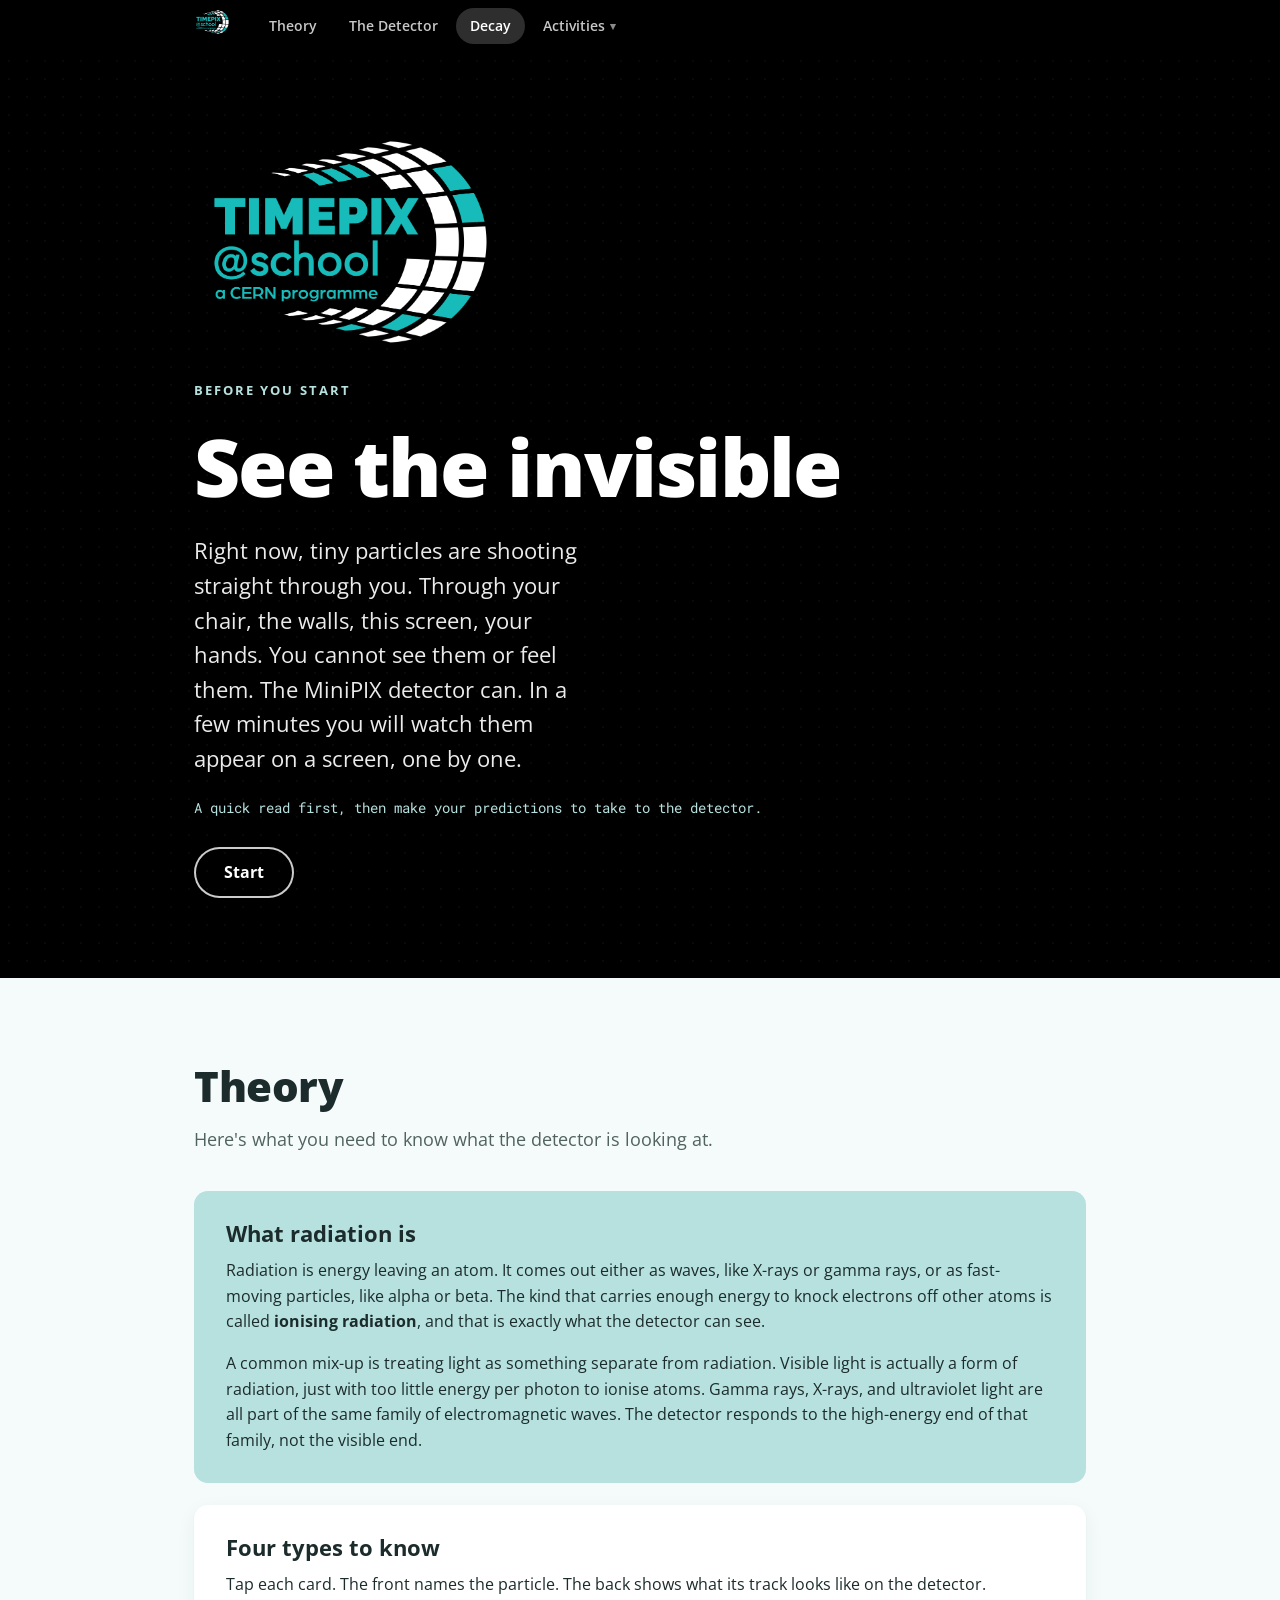
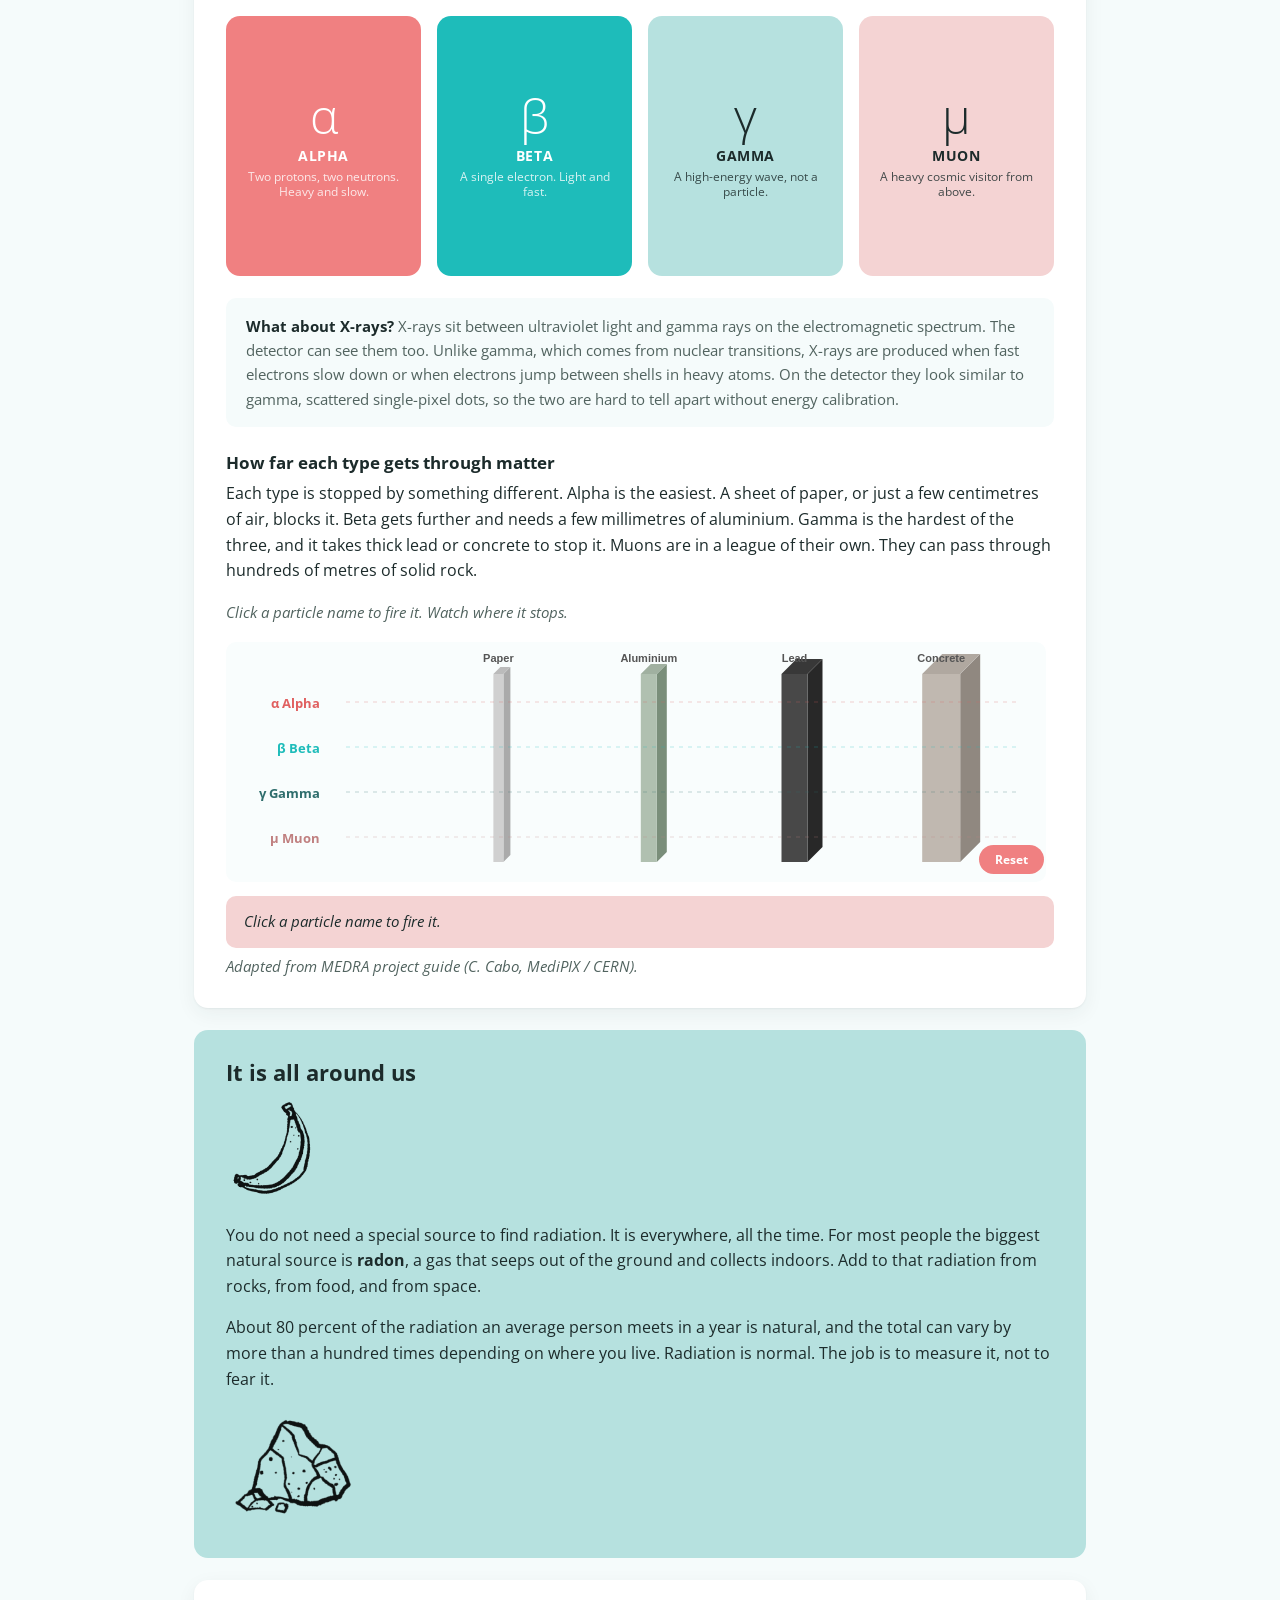
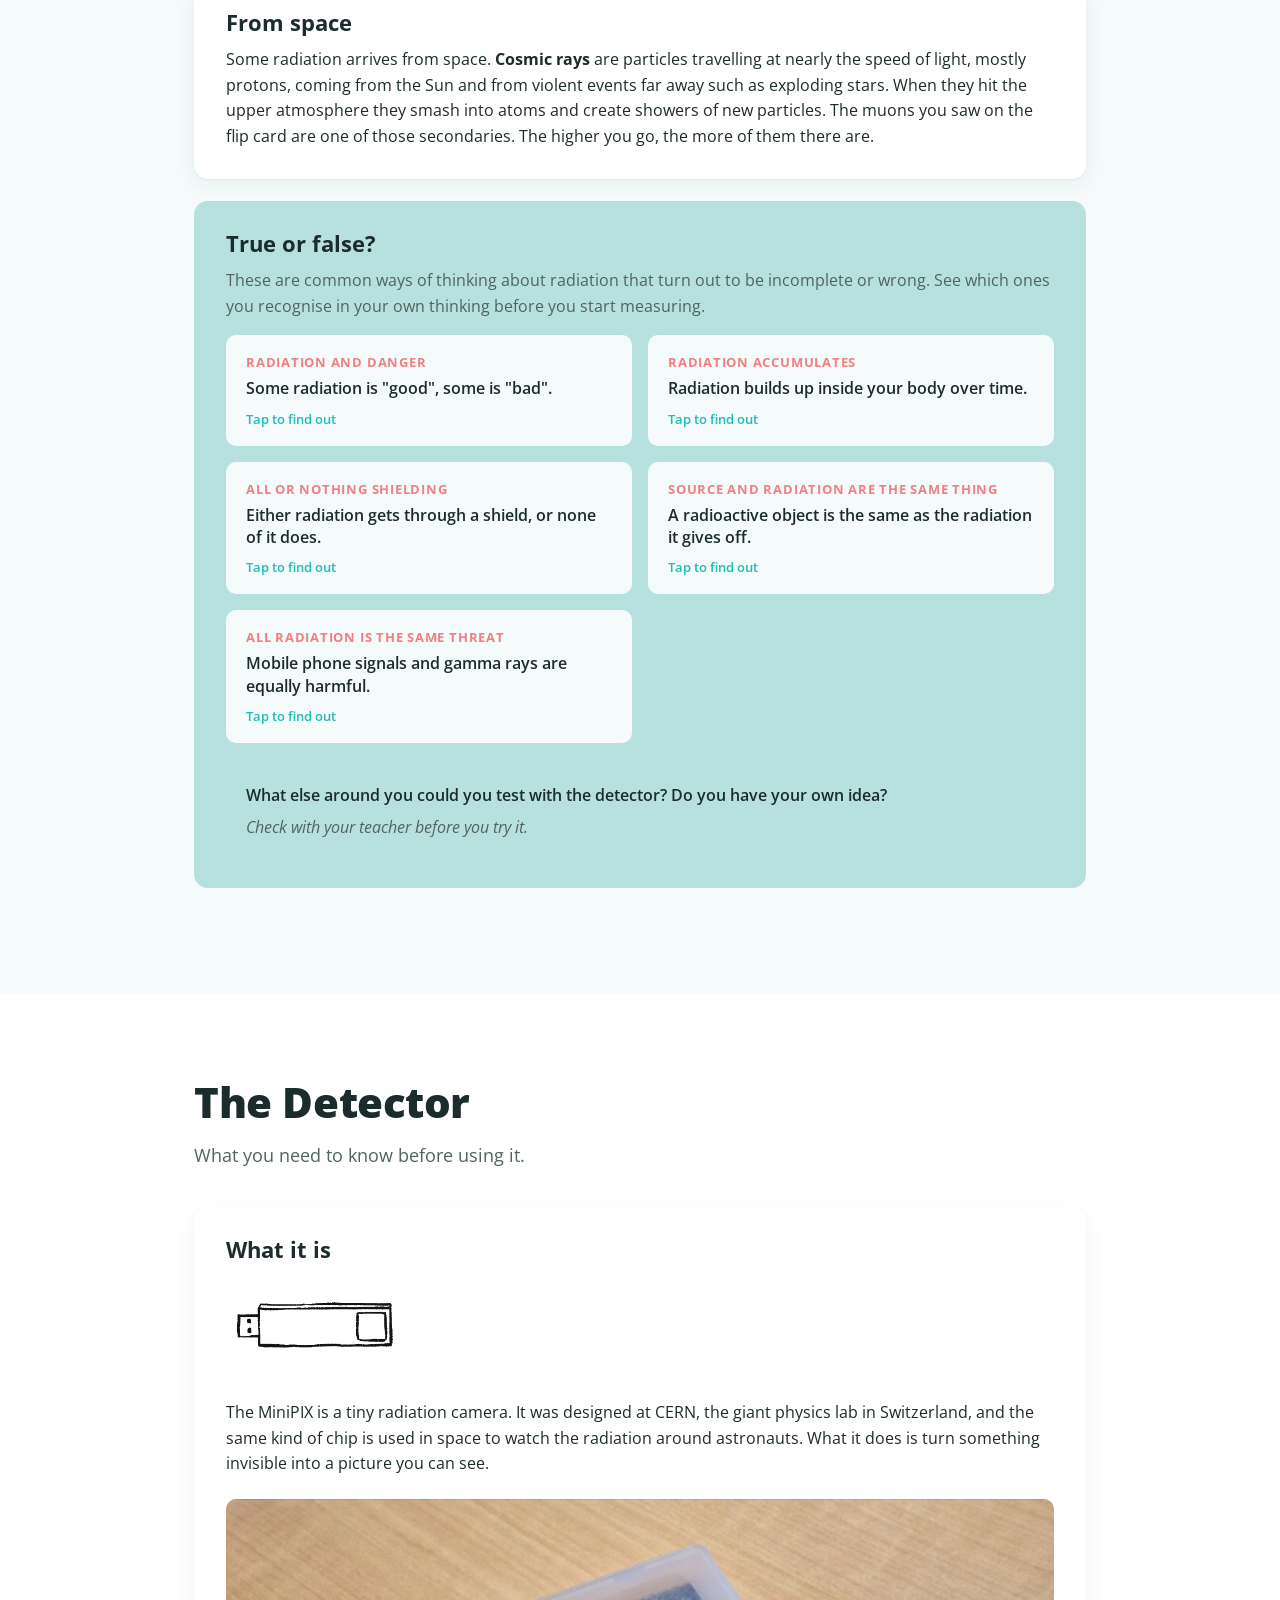
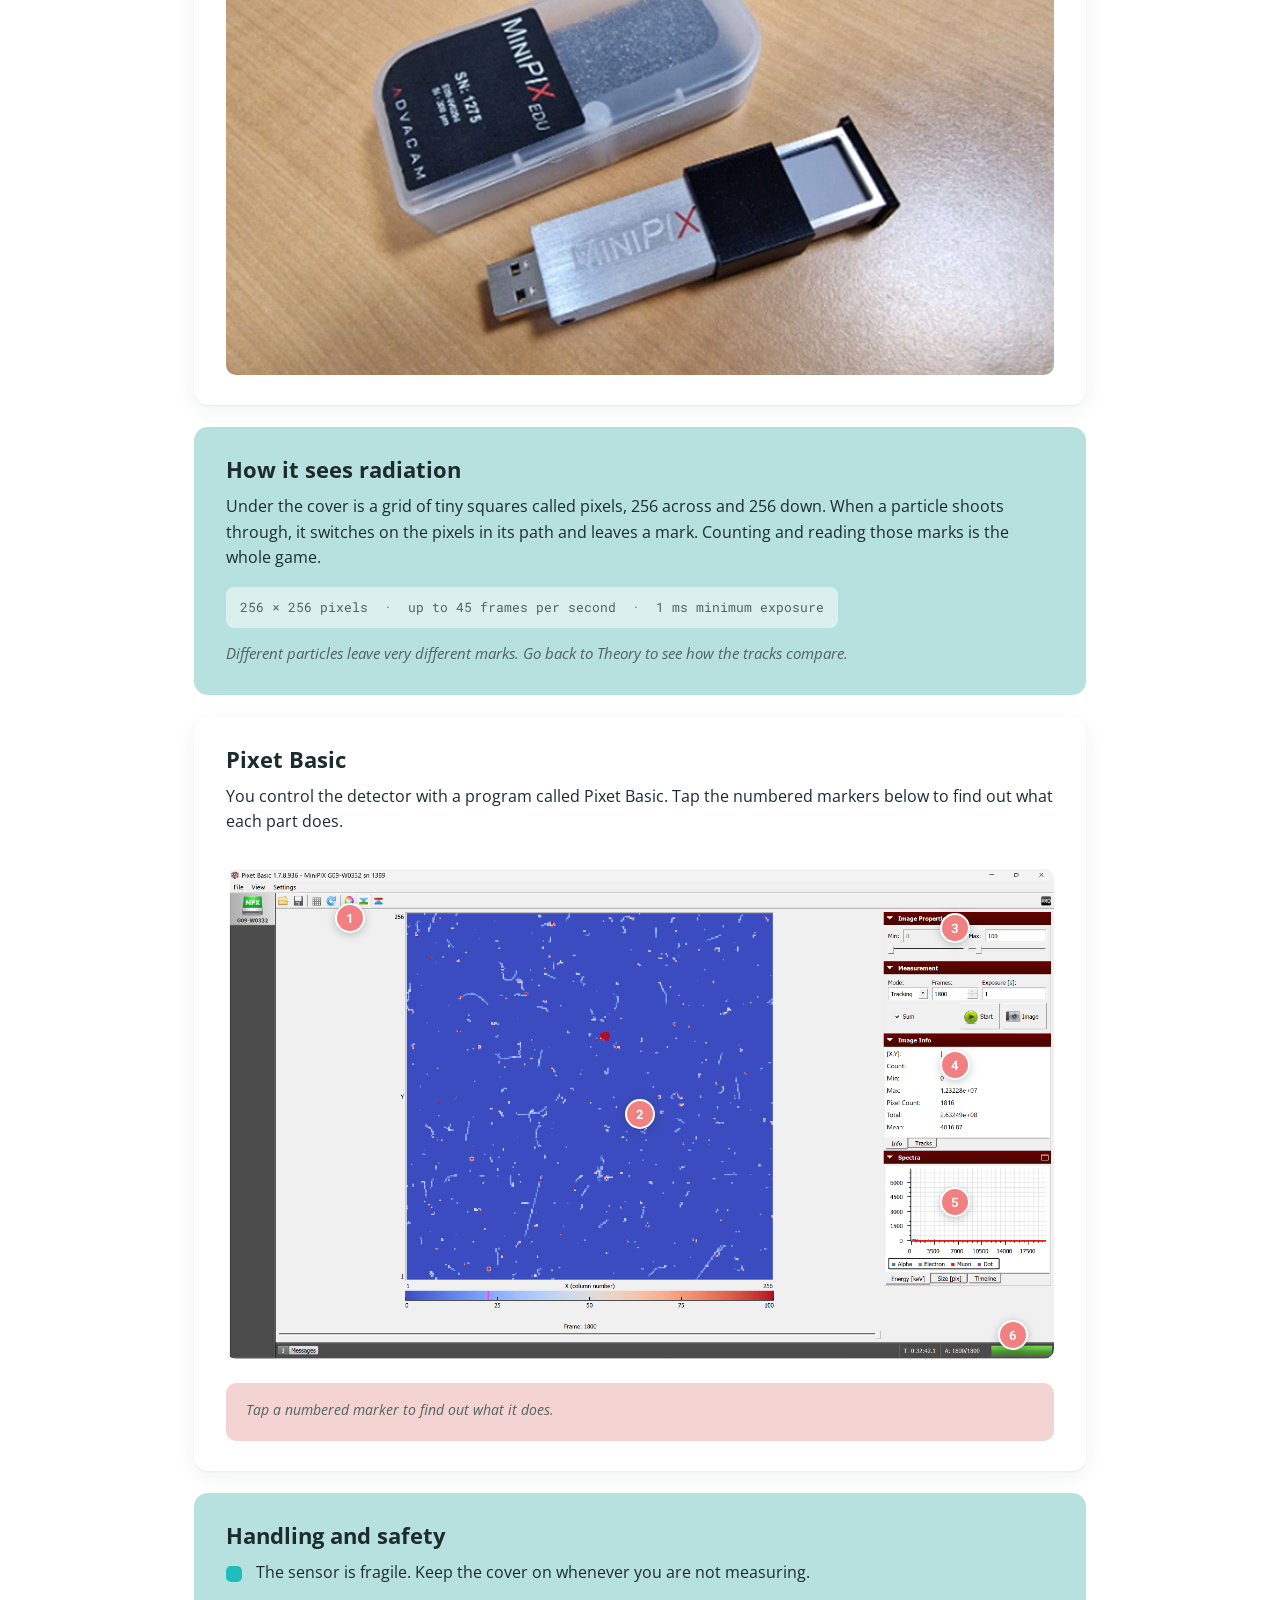
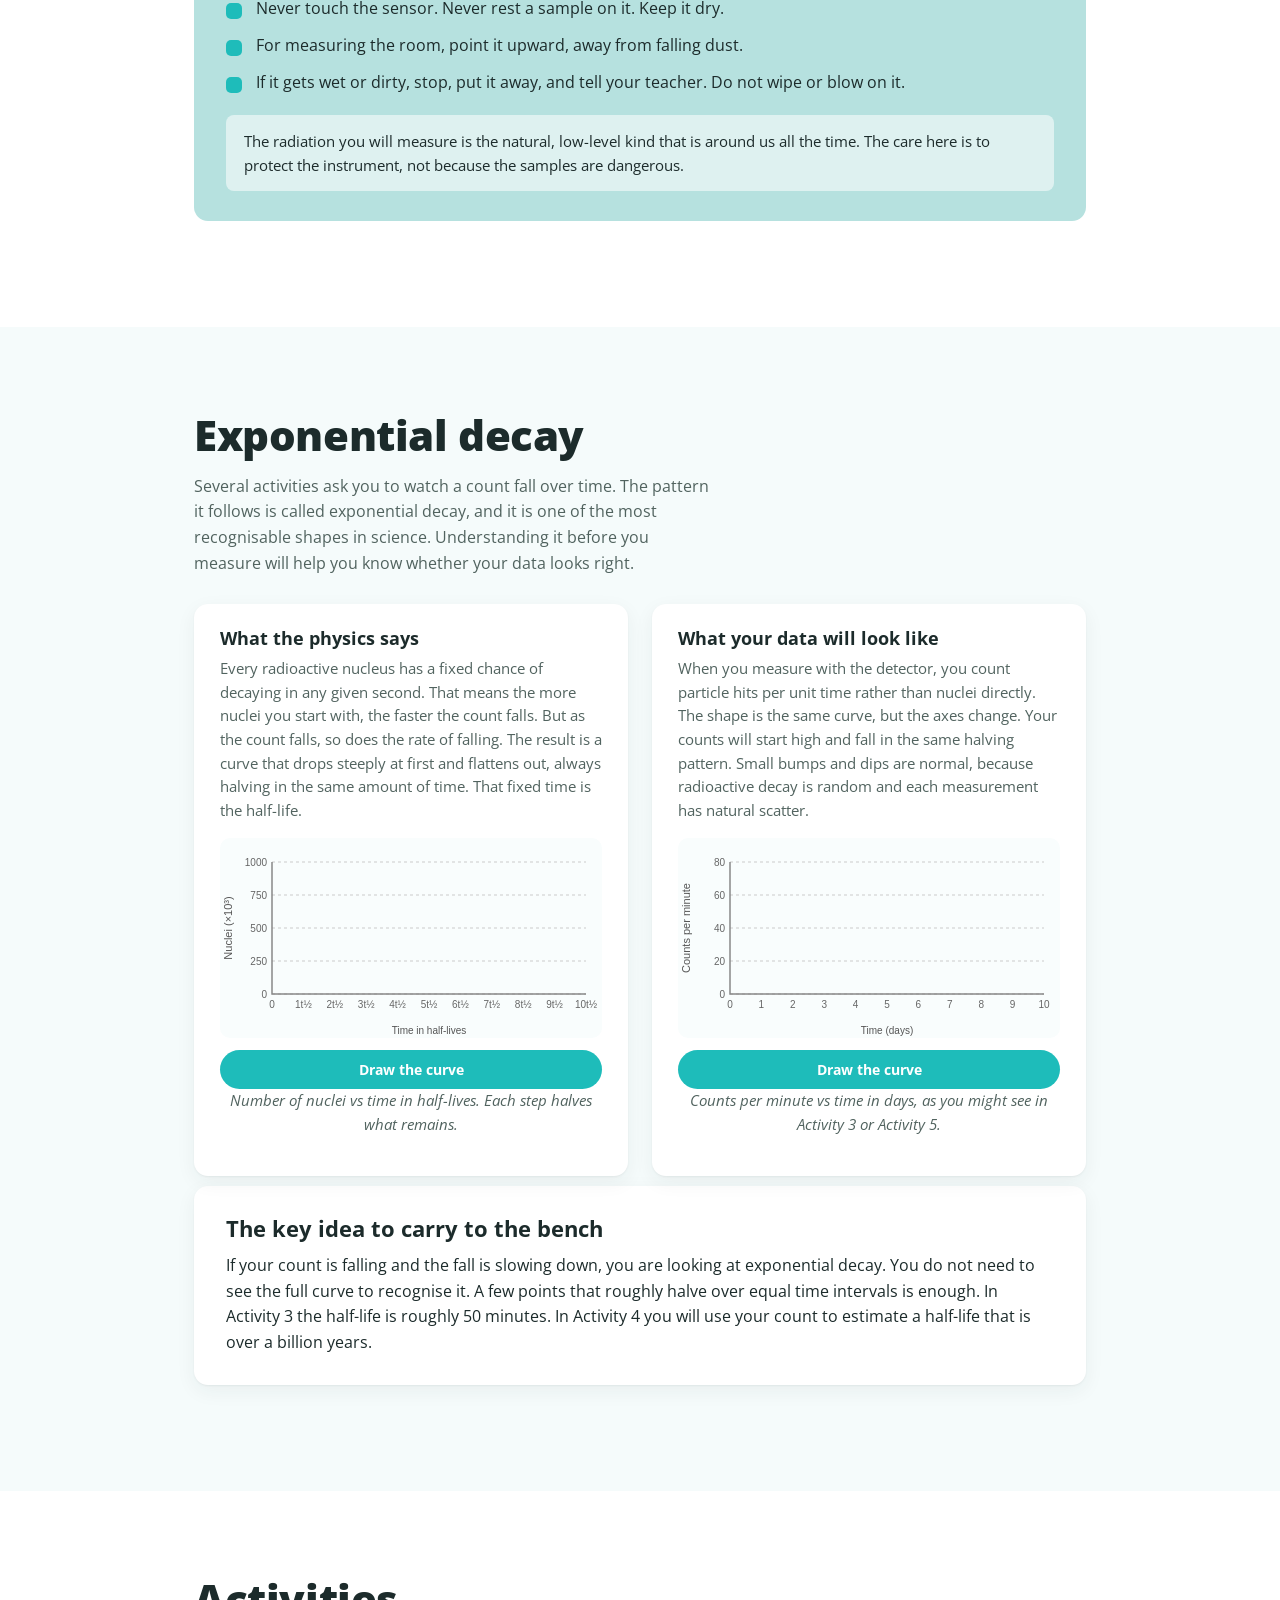
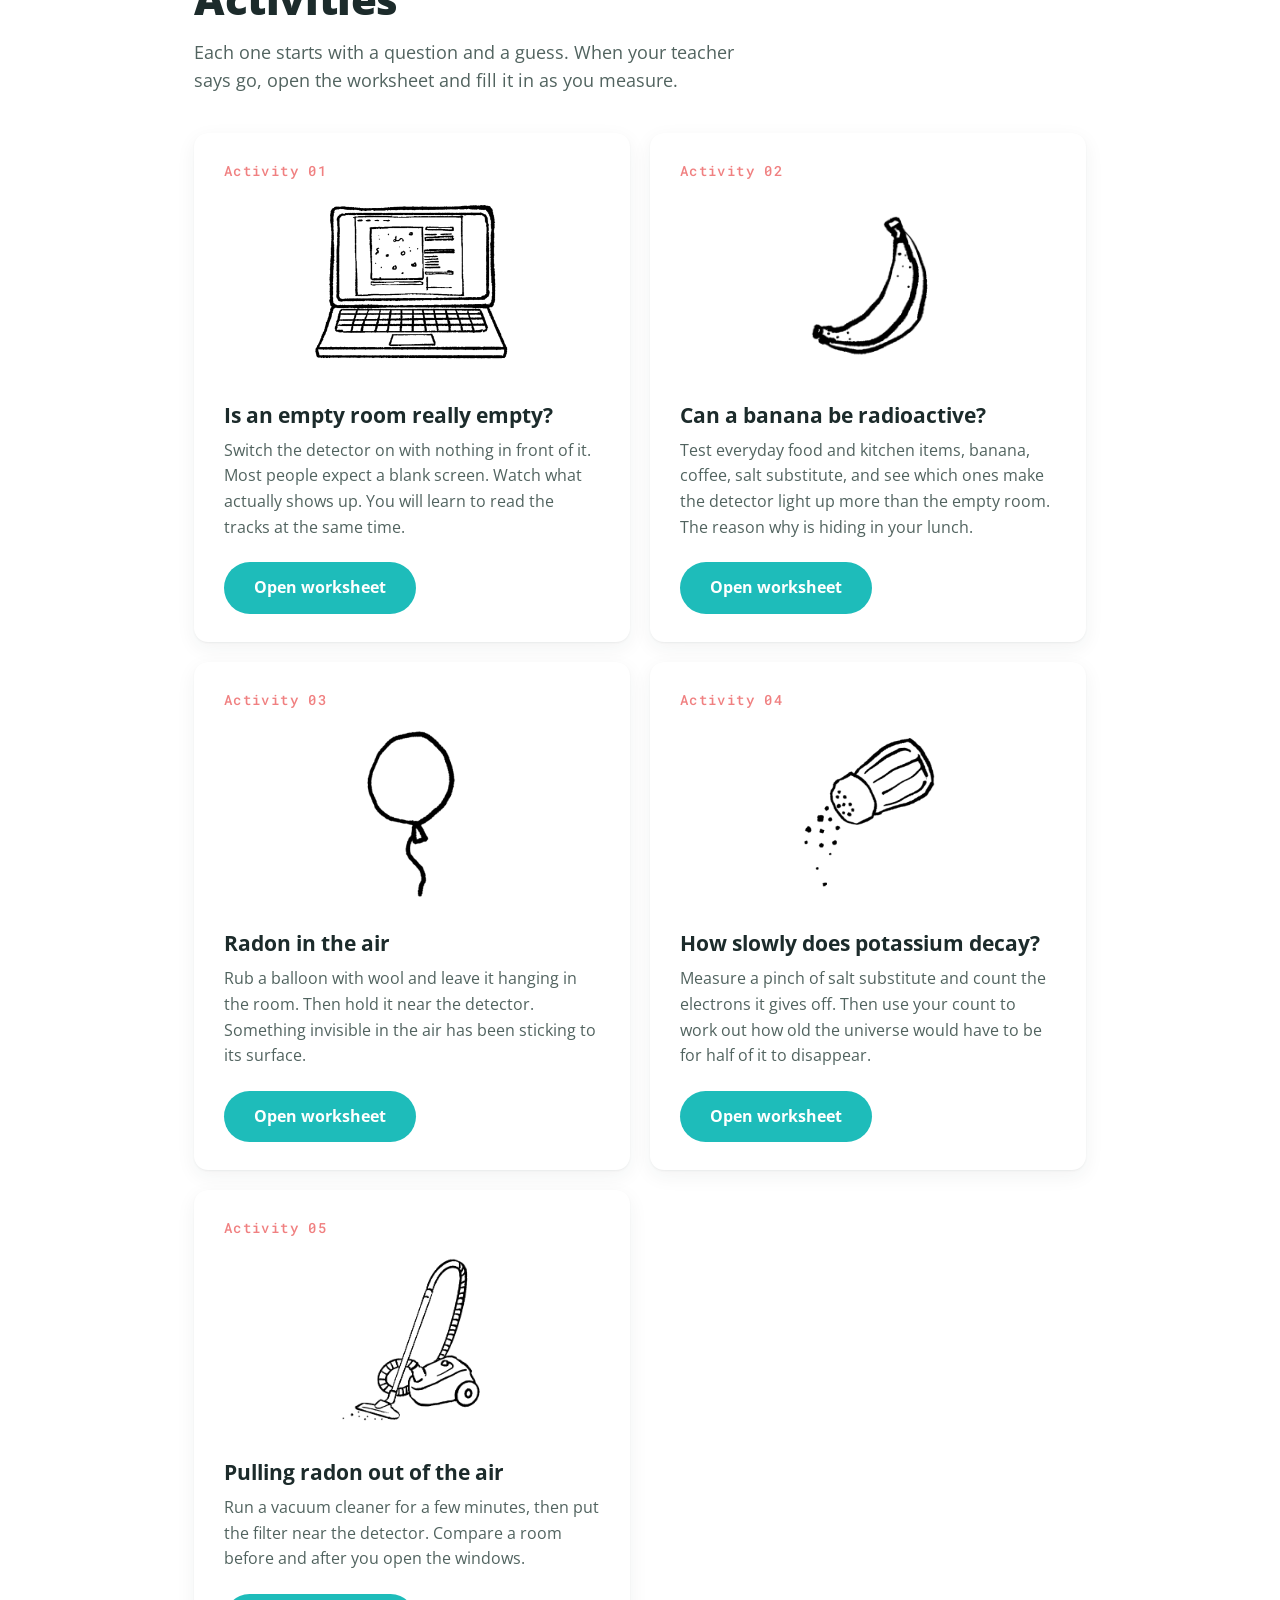
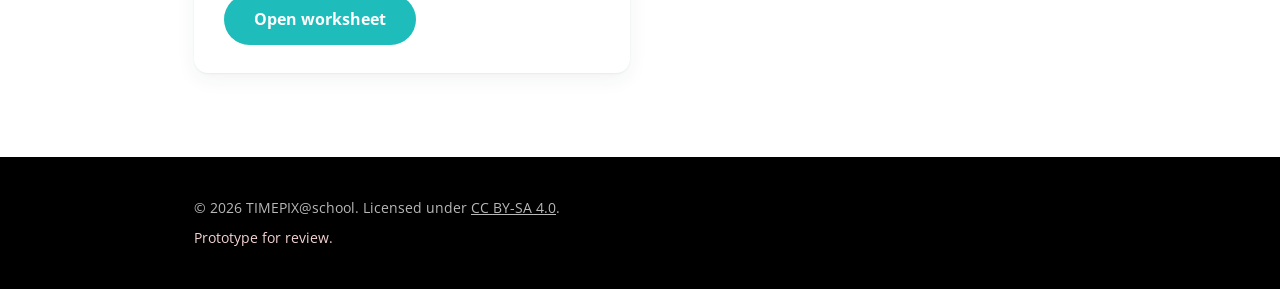
==== commit 844fca73: "Add files via upload" ====
--- a/index.html
+++ b/index.html
@@ -453,7 +453,7 @@
             <h3>It is all around us</h3>
             <div class="card-deco-wrap">
               <img
-                src="assets/rock.png"
+                src="assets/banana.png"
                 alt=""
                 class="card-deco"
                 onerror="this.style.display = 'none'"
@@ -472,6 +472,12 @@
               times depending on where you live. Radiation is normal. The job is
               to measure it, not to fear it.
             </p>
+            <img
+              src="assets/rock.png"
+              alt=""
+              class="card-deco"
+              onerror="this.style.display = 'none'"
+            />
           </article>
 
           <article class="card">
@@ -494,17 +500,7 @@
               be incomplete or wrong. See which ones you recognise in your own
               thinking before you start measuring.
             </p>
-            <div class="ideas-deco" aria-hidden="true">
-              <img
-                src="assets/paper.png"
-                alt=""
-                onerror="this.style.display = 'none'"
-              /><img
-                src="assets/pencil.png"
-                alt=""
-                onerror="this.style.display = 'none'"
-              />
-            </div>
+
             <div class="misc-grid">
               <button class="misc-item" aria-expanded="false">
                 <span class="misc-tag">Radiation and danger</span>
--- a/css/styles.css
+++ b/css/styles.css
@@ -5,28 +5,32 @@
    ============================================================ */
 
 :root {
-  --teal:        #1ebcba;
-  --coral:       #f08081;
-  --teal-light:  #b6e1df;
+  --teal: #1ebcba;
+  --coral: #f08081;
+  --teal-light: #b6e1df;
   --coral-light: #f4d3d3;
 
-  --ink:    #1c2b2b;
+  --ink: #1c2b2b;
   --ink-60: #51635f;
-  --bg:     #ffffff;
-  --bg-soft:#f5fbfb;
-
-  --shadow:    0 1px 2px rgba(28,43,43,.06), 0 6px 20px rgba(28,43,43,.06);
-  --shadow-lg: 0 10px 40px rgba(28,43,43,.12);
+  --bg: #ffffff;
+  --bg-soft: #f5fbfb;
+
+  --shadow: 0 1px 2px rgba(28, 43, 43, 0.06), 0 6px 20px rgba(28, 43, 43, 0.06);
+  --shadow-lg: 0 10px 40px rgba(28, 43, 43, 0.12);
   --radius: 14px;
 
   --maxw: 940px;
-  --font: 'Open Sans', 'Helvetica Neue', Arial, sans-serif;
-  --mono: 'Roboto Mono', ui-monospace, 'SF Mono', Menlo, monospace;
-}
-
-* { box-sizing: border-box; }
-
-html { scroll-behavior: smooth; }
+  --font: "Open Sans", "Helvetica Neue", Arial, sans-serif;
+  --mono: "Roboto Mono", ui-monospace, "SF Mono", Menlo, monospace;
+}
+
+* {
+  box-sizing: border-box;
+}
+
+html {
+  scroll-behavior: smooth;
+}
 
 body {
   margin: 0;
@@ -38,10 +42,22 @@
   -webkit-font-smoothing: antialiased;
 }
 
-h1, h2, h3, h4 { line-height: 1.2; margin: 0 0 .5em; }
-
-.wrap { max-width: var(--maxw); margin: 0 auto; padding: 0 24px; }
-.wrap--narrow { max-width: 680px; }
+h1,
+h2,
+h3,
+h4 {
+  line-height: 1.2;
+  margin: 0 0 0.5em;
+}
+
+.wrap {
+  max-width: var(--maxw);
+  margin: 0 auto;
+  padding: 0 24px;
+}
+.wrap--narrow {
+  max-width: 680px;
+}
 
 /* ---------- buttons ---------- */
 .btn {
@@ -55,73 +71,143 @@
   border-radius: 999px;
   padding: 13px 30px;
   cursor: pointer;
-  transition: transform .15s ease, background .15s ease;
-}
-.btn:hover { background: #18a3a1; transform: translateY(-1px); }
-.btn:active { transform: translateY(0); }
+  transition:
+    transform 0.15s ease,
+    background 0.15s ease;
+}
+.btn:hover {
+  background: #18a3a1;
+  transform: translateY(-1px);
+}
+.btn:active {
+  transform: translateY(0);
+}
 .btn--ghost {
   background: transparent;
   color: var(--teal);
   box-shadow: inset 0 0 0 2px var(--teal);
 }
-.btn--ghost:hover { background: rgba(30,188,186,.08); }
-.hero .btn--ghost { color: #fff; box-shadow: inset 0 0 0 2px rgba(255,255,255,.8); }
-.hero .btn--ghost:hover { background: rgba(255,255,255,.12); }
+.btn--ghost:hover {
+  background: rgba(30, 188, 186, 0.08);
+}
+.hero .btn--ghost {
+  color: #fff;
+  box-shadow: inset 0 0 0 2px rgba(255, 255, 255, 0.8);
+}
+.hero .btn--ghost:hover {
+  background: rgba(255, 255, 255, 0.12);
+}
 
 /* ---------- sticky nav ---------- */
 .topnav {
-  position: sticky; top: 0; z-index: 100;
+  position: sticky;
+  top: 0;
+  z-index: 100;
   background: #000000;
-  box-shadow: 0 2px 12px rgba(0,0,0,.18);
+  box-shadow: 0 2px 12px rgba(0, 0, 0, 0.18);
 }
 .topnav__inner {
-  max-width: var(--maxw); margin: 0 auto; padding: 0 24px;
-  display: flex; align-items: center; gap: 24px; height: 52px;
-}
-.topnav__logo { height: 26px; width: auto; flex-shrink: 0; }
+  max-width: var(--maxw);
+  margin: 0 auto;
+  padding: 0 24px;
+  display: flex;
+  align-items: center;
+  gap: 24px;
+  height: 52px;
+}
+.topnav__logo {
+  height: 26px;
+  width: auto;
+  flex-shrink: 0;
+}
 .topnav__list {
-  list-style: none; margin: 0; padding: 0;
-  display: flex; align-items: center; gap: 4px; flex: 1;
+  list-style: none;
+  margin: 0;
+  padding: 0;
+  display: flex;
+  align-items: center;
+  gap: 4px;
+  flex: 1;
 }
 .topnav__link {
-  display: inline-flex; align-items: center; gap: 5px;
-  color: rgba(255,255,255,.78); font-size: .9rem; font-weight: 600;
-  text-decoration: none; border: none; background: none;
-  padding: 6px 14px; border-radius: 999px; cursor: pointer;
+  display: inline-flex;
+  align-items: center;
+  gap: 5px;
+  color: rgba(255, 255, 255, 0.78);
+  font-size: 0.9rem;
+  font-weight: 600;
+  text-decoration: none;
+  border: none;
+  background: none;
+  padding: 6px 14px;
+  border-radius: 999px;
+  cursor: pointer;
   font-family: var(--font);
-  transition: background .12s ease, color .12s ease;
+  transition:
+    background 0.12s ease,
+    color 0.12s ease;
   white-space: nowrap;
 }
-.topnav__link::after { content: none; }
+.topnav__link::after {
+  content: none;
+}
 .topnav__has-drop .topnav__link::after {
-  content: "▾"; font-size: .7rem; opacity: .7;
+  content: "▾";
+  font-size: 0.7rem;
+  opacity: 0.7;
 }
 .topnav__link:hover,
-.topnav__link[aria-expanded="true"] { background: rgba(255,255,255,.14); color: #fff; }
-.topnav__link.is-active { background: rgba(255,255,255,.18); color: #fff; }
+.topnav__link[aria-expanded="true"] {
+  background: rgba(255, 255, 255, 0.14);
+  color: #fff;
+}
+.topnav__link.is-active {
+  background: rgba(255, 255, 255, 0.18);
+  color: #fff;
+}
 
 /* dropdown */
-.topnav__has-drop { position: relative; }
+.topnav__has-drop {
+  position: relative;
+}
 .topnav__dropdown {
   display: none;
-  position: absolute; top: calc(100% + 2px); left: 0;
-  background: #fff; border-radius: 10px;
-  box-shadow: 0 8px 30px rgba(0,0,0,.18);
-  list-style: none; padding: 8px 0; margin: 0;
-  min-width: 280px; z-index: 200;
+  position: absolute;
+  top: calc(100% + 2px);
+  left: 0;
+  background: #fff;
+  border-radius: 10px;
+  box-shadow: 0 8px 30px rgba(0, 0, 0, 0.18);
+  list-style: none;
+  padding: 8px 0;
+  margin: 0;
+  min-width: 280px;
+  z-index: 200;
 }
 .topnav__has-drop:hover .topnav__dropdown,
-.topnav__has-drop:focus-within .topnav__dropdown { display: block; }
-.topnav__dropdown li { padding: 0; }
+.topnav__has-drop:focus-within .topnav__dropdown {
+  display: block;
+}
+.topnav__dropdown li {
+  padding: 0;
+}
 .topnav__dropdown a {
-  display: block; padding: 10px 18px;
-  font-size: .9rem; font-weight: 600; color: #000000;
+  display: block;
+  padding: 10px 18px;
+  font-size: 0.9rem;
+  font-weight: 600;
+  color: #000000;
   text-decoration: none;
 }
-.topnav__dropdown a:hover { background: var(--bg-soft); }
+.topnav__dropdown a:hover {
+  background: var(--bg-soft);
+}
 .topnav__coming {
-  padding: 10px 18px; font-size: .9rem;
-  color: #aaa; font-style: italic; cursor: default;
+  padding: 10px 18px;
+  font-size: 0.9rem;
+  color: #aaa;
+  font-style: italic;
+  cursor: default;
 }
 
 /* ---------- hero ---------- */
@@ -135,8 +221,10 @@
   align-items: center;
 }
 #pixelHero {
-  position: absolute; inset: 0;
-  width: 100%; height: 100%;
+  position: absolute;
+  inset: 0;
+  width: 100%;
+  height: 100%;
   display: block;
 }
 .hero__inner {
@@ -157,13 +245,13 @@
   height: auto;
   font-weight: 800;
   font-size: 1.25rem;
-  letter-spacing: -.01em;
+  letter-spacing: -0.01em;
   color: #fff;
 }
 .eyebrow {
-  font-size: .8rem;
-  font-weight: 700;
-  letter-spacing: .16em;
+  font-size: 0.8rem;
+  font-weight: 700;
+  letter-spacing: 0.16em;
   text-transform: uppercase;
   color: var(--teal-light);
   margin: 0 0 18px;
@@ -171,40 +259,52 @@
 .hero__title {
   font-size: clamp(2.8rem, 8vw, 5rem);
   font-weight: 800;
-  letter-spacing: -.02em;
-  margin: 0 0 .25em;
+  letter-spacing: -0.02em;
+  margin: 0 0 0.25em;
 }
 .hero__lead {
   font-size: clamp(1.05rem, 2.4vw, 1.35rem);
   max-width: 30ch;
-  color: rgba(255,255,255,.92);
+  color: rgba(255, 255, 255, 0.92);
   margin: 0 0 1em;
 }
 .hero__meta {
   font-family: var(--mono);
-  font-size: .85rem;
+  font-size: 0.85rem;
   color: var(--teal-light);
   margin: 0 0 2em;
 }
 
 /* ---------- part sections ---------- */
-.part { padding: 84px 0; }
-.part--alt { background: var(--bg-soft); }
+.part {
+  padding: 84px 0;
+}
+.part--alt {
+  background: var(--bg-soft);
+}
 
 .part__label {
-  font-size: .8rem; font-weight: 700; letter-spacing: .16em;
-  text-transform: uppercase; color: var(--teal);
+  font-size: 0.8rem;
+  font-weight: 700;
+  letter-spacing: 0.16em;
+  text-transform: uppercase;
+  color: var(--teal);
   margin: 0 0 6px;
 }
-.part__label--coral { color: var(--coral); }
+.part__label--coral {
+  color: var(--coral);
+}
 .part__title {
   font-size: clamp(1.9rem, 4vw, 2.6rem);
-  font-weight: 800; letter-spacing: -.01em;
-  margin: 0 0 .3em;
+  font-weight: 800;
+  letter-spacing: -0.01em;
+  margin: 0 0 0.3em;
 }
 .part__intro {
-  font-size: 1.12rem; color: var(--ink-60);
-  max-width: 56ch; margin: 0 0 38px;
+  font-size: 1.12rem;
+  color: var(--ink-60);
+  max-width: 56ch;
+  margin: 0 0 38px;
 }
 
 /* ---------- cards (no coloured borders) ---------- */
@@ -215,79 +315,148 @@
   padding: 30px 32px;
   margin-bottom: 22px;
 }
-.card--tint { background: var(--teal-light); box-shadow: none; }
-.card h3 { font-size: 1.35rem; font-weight: 700; }
-.card h4 { font-size: 1.05rem; font-weight: 700; margin-top: 1.4em; }
-.card p { margin: 0 0 1em; }
-.card p:last-child { margin-bottom: 0; }
+.card--tint {
+  background: var(--teal-light);
+  box-shadow: none;
+}
+.card h3 {
+  font-size: 1.35rem;
+  font-weight: 700;
+}
+.card h4 {
+  font-size: 1.05rem;
+  font-weight: 700;
+  margin-top: 1.4em;
+}
+.card p {
+  margin: 0 0 1em;
+}
+.card p:last-child {
+  margin-bottom: 0;
+}
 
 .readout {
   font-family: var(--mono);
-  font-size: .82rem;
+  font-size: 0.82rem;
   color: var(--ink-60);
   background: var(--bg-soft);
   border-radius: 8px;
   padding: 10px 14px;
   display: inline-block;
 }
-.card--tint .readout { background: rgba(255,255,255,.5); }
+.card--tint .readout {
+  background: rgba(255, 255, 255, 0.5);
+}
 
 .note {
-  font-size: .95rem;
+  font-size: 0.95rem;
   color: var(--ink-60);
   font-style: italic;
 }
 .note--strong {
   font-style: normal;
-  background: rgba(255,255,255,.55);
+  background: rgba(255, 255, 255, 0.55);
   border-radius: 8px;
   padding: 14px 18px;
   color: var(--ink);
 }
 
 /* ---------- checklist ---------- */
-.checklist { list-style: none; padding: 0; margin: 0 0 1.2em; }
-.checklist li { position: relative; padding-left: 30px; margin-bottom: .7em; }
+.checklist {
+  list-style: none;
+  padding: 0;
+  margin: 0 0 1.2em;
+}
+.checklist li {
+  position: relative;
+  padding-left: 30px;
+  margin-bottom: 0.7em;
+}
 .checklist li::before {
   content: "";
-  position: absolute; left: 0; top: .42em;
-  width: 16px; height: 16px;
+  position: absolute;
+  left: 0;
+  top: 0.42em;
+  width: 16px;
+  height: 16px;
   border-radius: 5px;
   background: var(--teal);
 }
-.card--tint .checklist li::before { background: var(--teal); }
+.card--tint .checklist li::before {
+  background: var(--teal);
+}
 
 /* ---------- media / placeholders ---------- */
-.media { margin: 22px 0 0; }
-.media img { width: 100%; border-radius: 10px; display: block; }
-.media figcaption, .hotspot + .hotspot__panel { font-size: .85rem; color: var(--ink-60); }
-.media figcaption { margin-top: 8px; }
+.media {
+  margin: 22px 0 0;
+}
+.media img {
+  width: 100%;
+  border-radius: 10px;
+  display: block;
+}
+.media figcaption,
+.hotspot + .hotspot__panel {
+  font-size: 0.85rem;
+  color: var(--ink-60);
+}
+.media figcaption {
+  margin-top: 8px;
+}
 .media__fallback {
-  width: 100%; aspect-ratio: 16/7;
-  display: flex; align-items: center; justify-content: center;
-  background: repeating-linear-gradient(45deg, var(--bg-soft), var(--bg-soft) 12px, #eef7f7 12px, #eef7f7 24px);
+  width: 100%;
+  aspect-ratio: 16/7;
+  display: flex;
+  align-items: center;
+  justify-content: center;
+  background: repeating-linear-gradient(
+    45deg,
+    var(--bg-soft),
+    var(--bg-soft) 12px,
+    #eef7f7 12px,
+    #eef7f7 24px
+  );
   border-radius: 10px;
-  color: var(--ink-60); font-weight: 600;
-  font-family: var(--mono); font-size: .85rem;
+  color: var(--ink-60);
+  font-weight: 600;
+  font-family: var(--mono);
+  font-size: 0.85rem;
 }
 
 /* ---------- hotspots ---------- */
-.hotspot { position: relative; display: inline-block; width: 100%; margin-top: 18px; }
-.hotspot__img { width: 100%; border-radius: 10px; display: block; }
+.hotspot {
+  position: relative;
+  display: inline-block;
+  width: 100%;
+  margin-top: 18px;
+}
+.hotspot__img {
+  width: 100%;
+  border-radius: 10px;
+  display: block;
+}
 .hotspot__dot {
   position: absolute;
-  width: 30px; height: 30px;
+  width: 30px;
+  height: 30px;
   transform: translate(-50%, -50%);
   border-radius: 50%;
   border: 2px solid #fff;
   background: var(--coral);
-  color: #fff; font-weight: 700; font-family: var(--mono);
+  color: #fff;
+  font-weight: 700;
+  font-family: var(--mono);
   cursor: pointer;
-  box-shadow: 0 2px 8px rgba(28,43,43,.25);
-  transition: transform .12s ease;
-}
-.hotspot__dot:hover, .hotspot__dot[aria-current="true"] { transform: translate(-50%, -50%) scale(1.18); }
-.hotspot__dot[aria-current="true"] { background: var(--teal); }
+  box-shadow: 0 2px 8px rgba(28, 43, 43, 0.25);
+  transition: transform 0.12s ease;
+}
+.hotspot__dot:hover,
+.hotspot__dot[aria-current="true"] {
+  transform: translate(-50%, -50%) scale(1.18);
+}
+.hotspot__dot[aria-current="true"] {
+  background: var(--teal);
+}
 .hotspot__panel {
   margin-top: 16px;
   background: var(--coral-light);
@@ -295,34 +464,76 @@
   padding: 16px 20px;
   min-height: 58px;
 }
-.hotspot__panel h4 { margin: 0 0 4px; font-size: 1.02rem; }
-.hotspot__panel p { margin: 0; }
-.hotspot__hint { color: var(--ink-60); font-style: italic; }
+.hotspot__panel h4 {
+  margin: 0 0 4px;
+  font-size: 1.02rem;
+}
+.hotspot__panel p {
+  margin: 0;
+}
+.hotspot__hint {
+  color: var(--ink-60);
+  font-style: italic;
+}
 
 /* ---------- flip cards ---------- */
-.flips { display: grid; grid-template-columns: repeat(4, 1fr); gap: 16px; margin: 18px 0 8px; }
+.flips {
+  display: grid;
+  grid-template-columns: repeat(4, 1fr);
+  gap: 16px;
+  margin: 18px 0 8px;
+}
 .flip {
-  border: none; background: none; padding: 0; cursor: pointer;
-  perspective: 900px; font-family: inherit;
+  border: none;
+  background: none;
+  padding: 0;
+  cursor: pointer;
+  perspective: 900px;
+  font-family: inherit;
   aspect-ratio: 3/4;
 }
 .flip__inner {
-  position: relative; display: block; width: 100%; height: 100%;
-  transition: transform .5s; transform-style: preserve-3d;
-}
-.flip[aria-pressed="true"] .flip__inner { transform: rotateY(180deg); }
+  position: relative;
+  display: block;
+  width: 100%;
+  height: 100%;
+  transition: transform 0.5s;
+  transform-style: preserve-3d;
+}
+.flip[aria-pressed="true"] .flip__inner {
+  transform: rotateY(180deg);
+}
 .flip__face {
-  position: absolute; inset: 0;
-  backface-visibility: hidden; -webkit-backface-visibility: hidden;
+  position: absolute;
+  inset: 0;
+  backface-visibility: hidden;
+  -webkit-backface-visibility: hidden;
   border-radius: var(--radius);
-  display: flex; flex-direction: column; align-items: center; justify-content: center;
-  padding: 14px; text-align: center;
-}
-.flip__front { background: var(--teal); color: #fff; }
-.flip__front--alpha { background: #f08081; }
-.flip__front--beta  { background: #1ebcba; }
-.flip__front--gamma { background: #b6e1df; color: var(--ink); }
-.flip__front--muon  { background: #f4d3d3; color: var(--ink); }
+  display: flex;
+  flex-direction: column;
+  align-items: center;
+  justify-content: center;
+  padding: 14px;
+  text-align: center;
+}
+.flip__front {
+  background: var(--teal);
+  color: #fff;
+}
+.flip__front--alpha {
+  background: #f08081;
+}
+.flip__front--beta {
+  background: #1ebcba;
+}
+.flip__front--gamma {
+  background: #b6e1df;
+  color: var(--ink);
+}
+.flip__front--muon {
+  background: #f4d3d3;
+  color: var(--ink);
+}
 .flip__back {
   background: #003d78;
   box-shadow: var(--shadow);
@@ -330,29 +541,67 @@
   flex-direction: column;
   gap: 10px;
 }
-.flip__greek { font-size: 3rem; font-weight: 300; line-height: 1; }
-.flip__name  { font-weight: 700; letter-spacing: .04em; text-transform: uppercase; font-size: .85rem; margin-top: 6px; }
-.flip__sub   { font-size: .75rem; opacity: .82; margin-top: 4px; line-height: 1.3; }
-
-.track-svg { width: 90px; height: 90px; border-radius: 6px; flex-shrink: 0; }
-.track-label { font-size: .72rem; color: rgba(255,255,255,.82); line-height: 1.35; text-align: center; }
+.flip__greek {
+  font-size: 3rem;
+  font-weight: 300;
+  line-height: 1;
+}
+.flip__name {
+  font-weight: 700;
+  letter-spacing: 0.04em;
+  text-transform: uppercase;
+  font-size: 0.85rem;
+  margin-top: 6px;
+}
+.flip__sub {
+  font-size: 0.75rem;
+  opacity: 0.82;
+  margin-top: 4px;
+  line-height: 1.3;
+}
+
+.track-svg {
+  width: 90px;
+  height: 90px;
+  border-radius: 6px;
+  flex-shrink: 0;
+}
+.track-label {
+  font-size: 0.72rem;
+  color: rgba(255, 255, 255, 0.82);
+  line-height: 1.35;
+  text-align: center;
+}
 
 .xray-note {
   margin-top: 22px;
   background: var(--bg-soft);
   border-radius: 10px;
   padding: 16px 20px;
-  font-size: .95rem;
-  color: var(--ink-60);
-}
-.xray-note strong { color: var(--ink); }
-
-.penetration { margin-top: 26px; }
-.penetration h4 { margin-top: 0; }
+  font-size: 0.95rem;
+  color: var(--ink-60);
+}
+.xray-note strong {
+  color: var(--ink);
+}
+
+.penetration {
+  margin-top: 26px;
+}
+.penetration h4 {
+  margin-top: 0;
+}
 
 /* ---------- misconceptions ---------- */
-.misc-intro { color: var(--ink-60); margin-bottom: 22px; }
-.misc-grid { display: grid; grid-template-columns: 1fr 1fr; gap: 16px; }
+.misc-intro {
+  color: var(--ink-60);
+  margin-bottom: 22px;
+}
+.misc-grid {
+  display: grid;
+  grid-template-columns: 1fr 1fr;
+  gap: 16px;
+}
 .misc-item {
   background: var(--bg-soft);
   border-radius: 10px;
@@ -364,15 +613,22 @@
   display: flex;
   flex-direction: column;
   gap: 6px;
-  transition: background .15s ease;
-  width: 100%;
-}
-.misc-item:hover { background: var(--teal-light); outline: 2px solid var(--coral); outline-offset: 0; }
-.misc-item[aria-expanded="true"] { background: #fff; box-shadow: var(--shadow); }
+  transition: background 0.15s ease;
+  width: 100%;
+}
+.misc-item:hover {
+  background: var(--teal-light);
+  outline: 2px solid var(--coral);
+  outline-offset: 0;
+}
+.misc-item[aria-expanded="true"] {
+  background: #fff;
+  box-shadow: var(--shadow);
+}
 .misc-tag {
   font-weight: 700;
-  font-size: .8rem;
-  letter-spacing: .06em;
+  font-size: 0.8rem;
+  letter-spacing: 0.06em;
   text-transform: uppercase;
   color: var(--coral);
 }
@@ -383,64 +639,152 @@
   line-height: 1.4;
 }
 .misc-body {
-  font-size: .95rem;
+  font-size: 0.95rem;
   color: var(--ink-60);
   line-height: 1.55;
   display: none;
   margin-top: 4px;
 }
-.misc-item[aria-expanded="true"] .misc-body { display: block; }
-.misc-item[aria-expanded="true"] .misc-cue { display: none; }
+.misc-item[aria-expanded="true"] .misc-body {
+  display: block;
+}
+.misc-item[aria-expanded="true"] .misc-cue {
+  display: none;
+}
 .misc-cue {
-  font-size: .8rem;
+  font-size: 0.8rem;
   color: var(--teal);
   font-weight: 600;
   margin-top: 4px;
 }
-cite { font-style: normal; font-size: .82rem; color: var(--ink-60); display: block; margin-top: 6px; }
+cite {
+  font-style: normal;
+  font-size: 0.82rem;
+  color: var(--ink-60);
+  display: block;
+  margin-top: 6px;
+}
 
 /* ---------- bridge ---------- */
-.bridge { background: var(--teal); color: #fff; padding: 76px 0; text-align: center; }
-.bridge h2 { font-size: clamp(1.8rem, 4vw, 2.4rem); font-weight: 800; }
-.bridge p { font-size: 1.12rem; max-width: 54ch; margin: 0 auto 1.8em; color: rgba(255,255,255,.94); }
-.bridge .btn { background: #fff; color: var(--teal); }
-.bridge .btn:hover { background: var(--coral-light); }
+.bridge {
+  background: var(--teal);
+  color: #fff;
+  padding: 76px 0;
+  text-align: center;
+}
+.bridge h2 {
+  font-size: clamp(1.8rem, 4vw, 2.4rem);
+  font-weight: 800;
+}
+.bridge p {
+  font-size: 1.12rem;
+  max-width: 54ch;
+  margin: 0 auto 1.8em;
+  color: rgba(255, 255, 255, 0.94);
+}
+.bridge .btn {
+  background: #fff;
+  color: var(--teal);
+}
+.bridge .btn:hover {
+  background: var(--coral-light);
+}
 
 /* ---------- footer ---------- */
-.foot { background: #000000; color: rgba(255,255,255,.72); padding: 40px 0; font-size: .85rem; }
-.foot__prov { margin: 0 0 8px; }
-.foot__flag { margin: 0; color: var(--coral-light); }
+.foot {
+  background: #000000;
+  color: rgba(255, 255, 255, 0.72);
+  padding: 40px 0;
+  font-size: 0.85rem;
+}
+.foot__prov {
+  margin: 0 0 8px;
+}
+.foot__flag {
+  margin: 0;
+  color: var(--coral-light);
+}
 
 /* ---------- activity preview ---------- */
-.preview-grid { display: grid; grid-template-columns: 1fr 1fr; gap: 20px; margin-top: 10px; }
+.preview-grid {
+  display: grid;
+  grid-template-columns: 1fr 1fr;
+  gap: 20px;
+  margin-top: 10px;
+}
 .preview-card {
-  background: #fff; border-radius: var(--radius);
-  box-shadow: var(--shadow); padding: 28px 30px;
-  display: flex; flex-direction: column; align-items: flex-start;
-}
-.preview-card--soon { opacity: .6; }
+  background: #fff;
+  border-radius: var(--radius);
+  box-shadow: var(--shadow);
+  padding: 28px 30px;
+  display: flex;
+  flex-direction: column;
+  align-items: flex-start;
+}
+.preview-card--soon {
+  opacity: 0.6;
+}
 .preview-num {
-  font-family: var(--mono); font-size: .85rem; font-weight: 500;
-  color: var(--coral); letter-spacing: .1em;
-}
-.preview-card h3 { font-size: 1.3rem; font-weight: 700; margin: 8px 0 10px; }
-.preview-card p { color: var(--ink-60); margin: 0 0 22px; }
-.preview-card .btn, .preview-card .btn--muted { margin-top: auto; }
+  font-family: var(--mono);
+  font-size: 0.85rem;
+  font-weight: 500;
+  color: var(--coral);
+  letter-spacing: 0.1em;
+}
+.preview-card h3 {
+  font-size: 1.3rem;
+  font-weight: 700;
+  margin: 8px 0 10px;
+}
+.preview-card p {
+  color: var(--ink-60);
+  margin: 0 0 22px;
+}
+.preview-card .btn,
+.preview-card .btn--muted {
+  margin-top: auto;
+}
 .btn--muted {
-  display: inline-block; border-radius: 999px; padding: 13px 30px;
-  background: #e0e0e0; color: #888; font-weight: 700; font-size: 1rem;
+  display: inline-block;
+  border-radius: 999px;
+  padding: 13px 30px;
+  background: #e0e0e0;
+  color: #888;
+  font-weight: 700;
+  font-size: 1rem;
   cursor: default;
 }
-.preview-more { margin-top: 24px; color: var(--ink-60); font-style: italic; }
+.preview-more {
+  margin-top: 24px;
+  color: var(--ink-60);
+  font-style: italic;
+}
 
 /* ---------- penetration SVG diagram ---------- */
-.pen-wrap { position: relative; margin: 18px 0 4px; }
-#penSVG { width: 100%; height: auto; display: block; }
-.pen-ray { transition: opacity .15s; }
-.pen-ray.dimmed { opacity: .18; }
-.pen-ray.highlighted .pen-solid { stroke-width: 4; }
-.pen-ray.highlighted .pen-label { font-size: 16px; }
-.pen-barrier.active rect { fill: rgba(30,188,186,.08); }
+.pen-wrap {
+  position: relative;
+  margin: 18px 0 4px;
+}
+#penSVG {
+  width: 100%;
+  height: auto;
+  display: block;
+}
+.pen-ray {
+  transition: opacity 0.15s;
+}
+.pen-ray.dimmed {
+  opacity: 0.18;
+}
+.pen-ray.highlighted .pen-solid {
+  stroke-width: 4;
+}
+.pen-ray.highlighted .pen-label {
+  font-size: 16px;
+}
+.pen-barrier.active rect {
+  fill: rgba(30, 188, 186, 0.08);
+}
 
 .pen-card {
   background: #fff;
@@ -449,38 +793,80 @@
   padding: 14px 18px;
   margin-bottom: 14px;
   min-height: 54px;
-  font-size: .95rem;
-  transition: opacity .2s;
-}
-.pen-card__hint { color: var(--ink-60); font-style: italic; margin: 0; }
-.pen-card__title { font-weight: 700; color: var(--teal); margin: 0 0 4px; }
-.pen-card__body { margin: 0; }
+  font-size: 0.95rem;
+  transition: opacity 0.2s;
+}
+.pen-card__hint {
+  color: var(--ink-60);
+  font-style: italic;
+  margin: 0;
+}
+.pen-card__title {
+  font-weight: 700;
+  color: var(--teal);
+  margin: 0 0 4px;
+}
+.pen-card__body {
+  margin: 0;
+}
 
 /* ---------- responsive ---------- */
 @media (max-width: 800px) {
-  .misc-grid { grid-template-columns: 1fr; }
-  .preview-grid { grid-template-columns: 1fr; }
-}@media (max-width: 640px) {
-  .part { padding: 56px 0; }
-  .card { padding: 24px 22px; }
-  .flips { grid-template-columns: 1fr 1fr; gap: 12px; }
-  .flip { aspect-ratio: 3/4; }
-  .flip__greek { font-size: 2.4rem; }
-  .track-svg { width: 70px; height: 70px; }
+  .misc-grid {
+    grid-template-columns: 1fr;
+  }
+  .preview-grid {
+    grid-template-columns: 1fr;
+  }
+}
+@media (max-width: 640px) {
+  .part {
+    padding: 56px 0;
+  }
+  .card {
+    padding: 24px 22px;
+  }
+  .flips {
+    grid-template-columns: 1fr 1fr;
+    gap: 12px;
+  }
+  .flip {
+    aspect-ratio: 3/4;
+  }
+  .flip__greek {
+    font-size: 2.4rem;
+  }
+  .track-svg {
+    width: 70px;
+    height: 70px;
+  }
 }
 
 /* ---------- accessibility ---------- */
-:focus-visible { outline: 3px solid var(--coral); outline-offset: 3px; border-radius: 4px; }
+:focus-visible {
+  outline: 3px solid var(--coral);
+  outline-offset: 3px;
+  border-radius: 4px;
+}
 
 @media (prefers-reduced-motion: reduce) {
-  html { scroll-behavior: auto; }
-  .flip__inner { transition: none; }
-  * { animation-duration: .001ms !important; transition-duration: .001ms !important; }
+  html {
+    scroll-behavior: auto;
+  }
+  .flip__inner {
+    transition: none;
+  }
+  * {
+    animation-duration: 0.001ms !important;
+    transition-duration: 0.001ms !important;
+  }
 }
 
 /* ---------- print (prediction sheet) ---------- */
 @media print {
-  body * { visibility: hidden; }
+  body * {
+    visibility: hidden;
+  }
 }
 /* trigger question */
 .misc-trigger {
@@ -489,24 +875,53 @@
   background: var(--teal-light);
   border-radius: 10px;
 }
-.misc-trigger p { margin: 0 0 6px; font-size: 1rem; font-weight: 600; }
-.misc-trigger p:last-child { margin: 0; }
-.misc-trigger__note { font-size: .88rem; color: var(--ink-60); font-weight: 400 !important; font-style: italic; }
+.misc-trigger p {
+  margin: 0 0 6px;
+  font-size: 1rem;
+  font-weight: 600;
+}
+.misc-trigger p:last-child {
+  margin: 0;
+}
+.misc-trigger__note {
+  font-size: 0.88rem;
+  color: var(--ink-60);
+  font-weight: 400 !important;
+  font-style: italic;
+}
 
 /* ---------- penetration diagram (canvas) ---------- */
-.pen3d-wrap { margin: 18px 0 0; overflow-x: auto; }
+.pen3d-wrap {
+  margin: 18px 0 0;
+  overflow-x: auto;
+}
 .pen3d-info {
   margin-top: 14px;
   background: var(--coral-light);
   border-radius: 10px;
   padding: 14px 18px;
-  font-size: .92rem;
+  font-size: 0.92rem;
   min-height: 46px;
 }
-.pen3d-info__hint { color: var(--ink-60); font-style: italic; margin: 0; }
-.pen3d-info h5 { margin: 0 0 4px; font-size: 1rem; font-weight: 700; }
-.pen3d-info p  { margin: 0; color: var(--ink); }
-.topnav__logo-link { display:flex; align-items:center; text-decoration:none; }
+.pen3d-info__hint {
+  color: var(--ink-60);
+  font-style: italic;
+  margin: 0;
+}
+.pen3d-info h5 {
+  margin: 0 0 4px;
+  font-size: 1rem;
+  font-weight: 700;
+}
+.pen3d-info p {
+  margin: 0;
+  color: var(--ink);
+}
+.topnav__logo-link {
+  display: flex;
+  align-items: center;
+  text-decoration: none;
+}
 
 /* ---------- activity card illustrations ---------- */
 .preview-card__img {
@@ -535,7 +950,7 @@
   width: auto;
   max-width: 120px;
   object-fit: contain;
-  opacity: .88;
+  opacity: 0.88;
 }
 
 /* ---------- card decoration images ---------- */
@@ -551,13 +966,13 @@
   width: auto;
   max-width: 180px;
   object-fit: contain;
-  opacity: .92;
+  opacity: 0.92;
   display: block;
 }
 /* scattered stationery in ideas card */
 .ideas-deco {
   display: flex;
-  gap: 18px;
+
   justify-content: flex-start;
   flex-wrap: wrap;
   margin: -8px 0 16px;
@@ -569,39 +984,86 @@
   width: auto;
   max-width: 100px;
   object-fit: contain;
-  opacity: .88;
-}
-.ideas-deco img:nth-child(2) { transform: rotate(12deg); }
-.ideas-deco img:nth-child(3) { transform: rotate(-8deg); margin-top: 10px; }
+  opacity: 0.88;
+}
+.ideas-deco img:nth-child(2) {
+  transform: rotate(12deg);
+}
+.ideas-deco img:nth-child(3) {
+  transform: rotate(-8deg);
+  margin-top: 10px;
+}
 
 /* ---------- exponential decay section ---------- */
-.decay-intro { font-size: 1rem; color: var(--ink-60); max-width: 58ch; margin: 0 0 28px; }
-.decay-grid { display: grid; grid-template-columns: 1fr 1fr; gap: 24px; margin-bottom: 10px; }
+.decay-intro {
+  font-size: 1rem;
+  color: var(--ink-60);
+  max-width: 58ch;
+  margin: 0 0 28px;
+}
+.decay-grid {
+  display: grid;
+  grid-template-columns: 1fr 1fr;
+  gap: 24px;
+  margin-bottom: 10px;
+}
 .decay-card {
-  background: #fff; border-radius: var(--radius);
-  box-shadow: var(--shadow); padding: 24px 26px;
-}
-.decay-card h3 { font-size: 1.1rem; font-weight: 700; margin: 0 0 8px; }
-.decay-card p  { font-size: .92rem; color: var(--ink-60); margin: 0 0 16px; }
+  background: #fff;
+  border-radius: var(--radius);
+  box-shadow: var(--shadow);
+  padding: 24px 26px;
+}
+.decay-card h3 {
+  font-size: 1.1rem;
+  font-weight: 700;
+  margin: 0 0 8px;
+}
+.decay-card p {
+  font-size: 0.92rem;
+  color: var(--ink-60);
+  margin: 0 0 16px;
+}
 .decay-canvas-wrap {
-  position: relative; background: #f9fdfd;
-  border-radius: 10px; overflow: hidden;
-}
-.decay-canvas { display: block; width: 100%; }
+  position: relative;
+  background: #f9fdfd;
+  border-radius: 10px;
+  overflow: hidden;
+}
+.decay-canvas {
+  display: block;
+  width: 100%;
+}
 .decay-trigger {
-  display: block; width: 100%; margin-top: 12px;
-  background: var(--teal); color: #fff;
-  border: none; border-radius: 999px;
-  padding: 10px 0; font-family: var(--font);
-  font-weight: 700; font-size: .9rem; cursor: pointer;
-  transition: background .12s;
-}
-.decay-trigger:hover { background: #18a3a1; }
-.decay-trigger:disabled { background: #ccc; cursor: default; }
+  display: block;
+  width: 100%;
+  margin-top: 12px;
+  background: var(--teal);
+  color: #fff;
+  border: none;
+  border-radius: 999px;
+  padding: 10px 0;
+  font-family: var(--font);
+  font-weight: 700;
+  font-size: 0.9rem;
+  cursor: pointer;
+  transition: background 0.12s;
+}
+.decay-trigger:hover {
+  background: #18a3a1;
+}
+.decay-trigger:disabled {
+  background: #ccc;
+  cursor: default;
+}
 .decay-label {
-  font-size: .78rem; color: var(--ink-60);
-  text-align: center; margin-top: 6px; font-style: italic;
+  font-size: 0.78rem;
+  color: var(--ink-60);
+  text-align: center;
+  margin-top: 6px;
+  font-style: italic;
 }
 @media (max-width: 640px) {
-  .decay-grid { grid-template-columns: 1fr; }
-}
+  .decay-grid {
+    grid-template-columns: 1fr;
+  }
+}
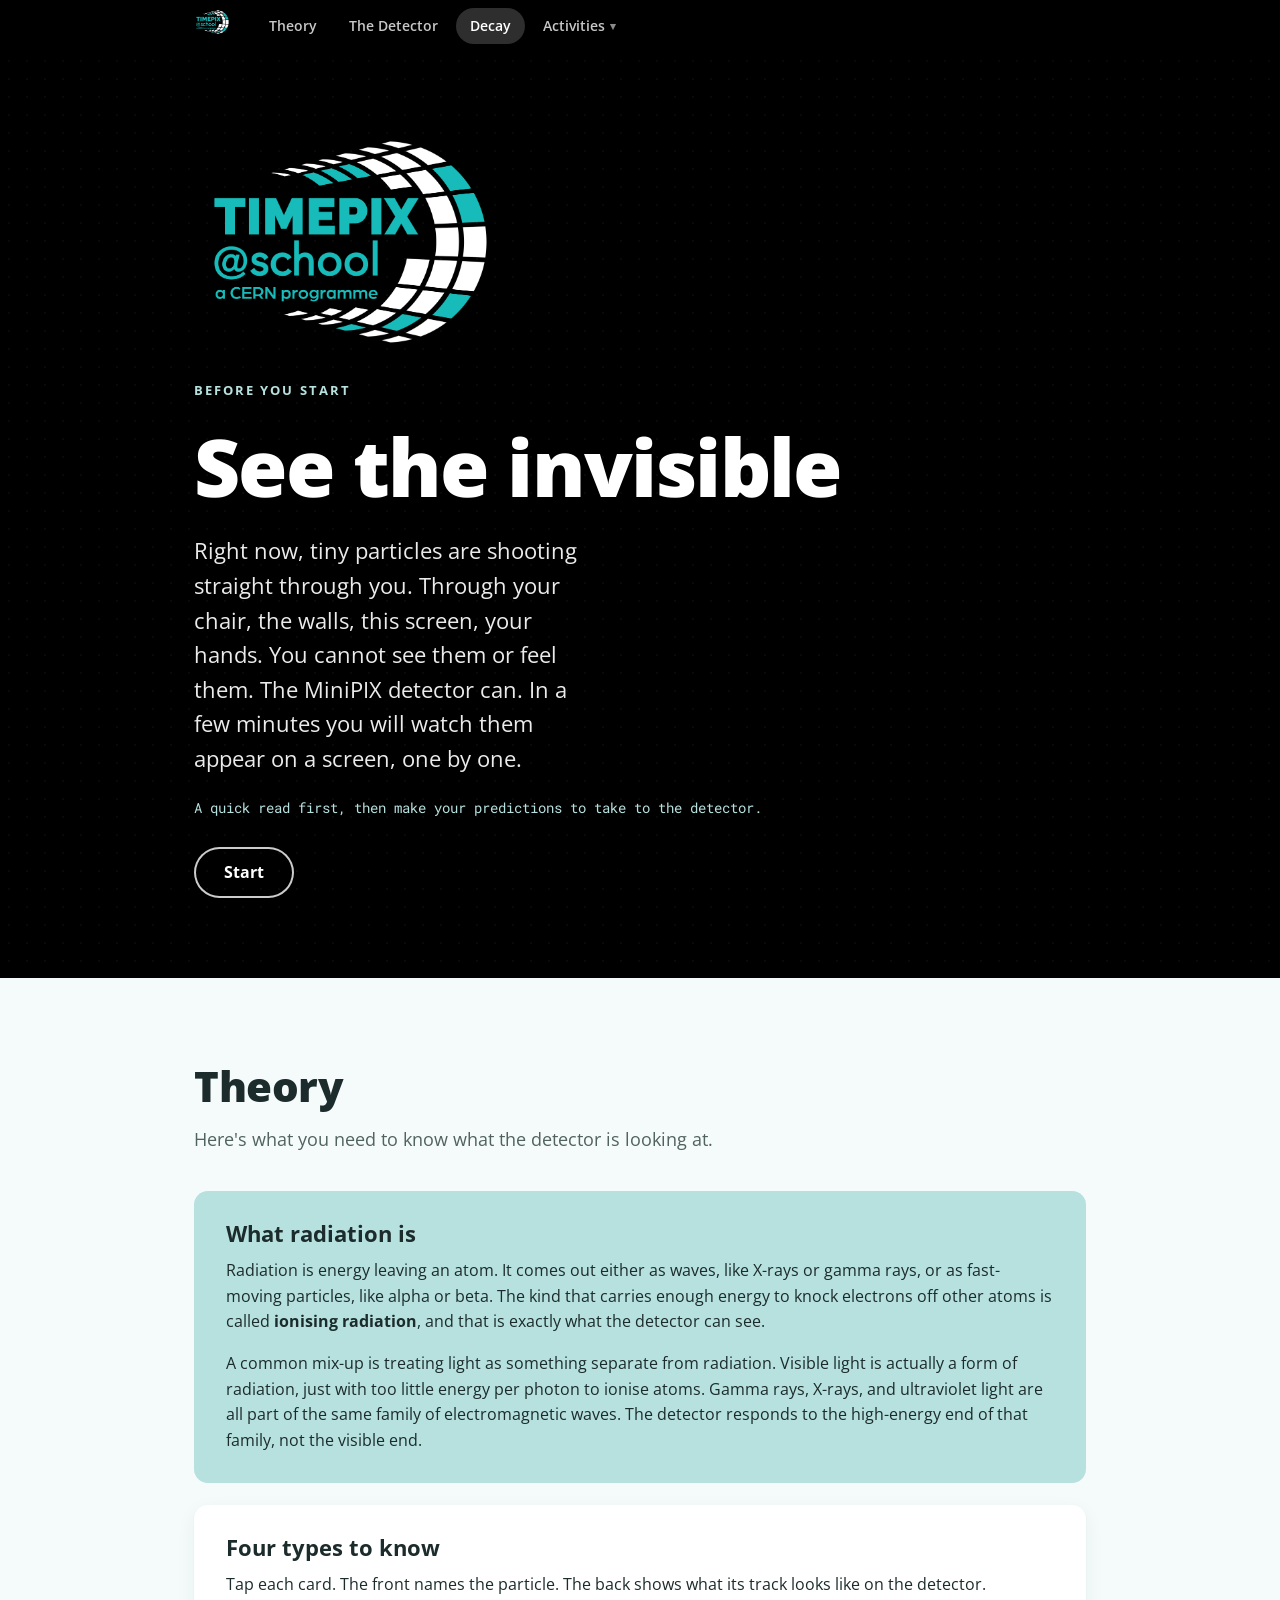
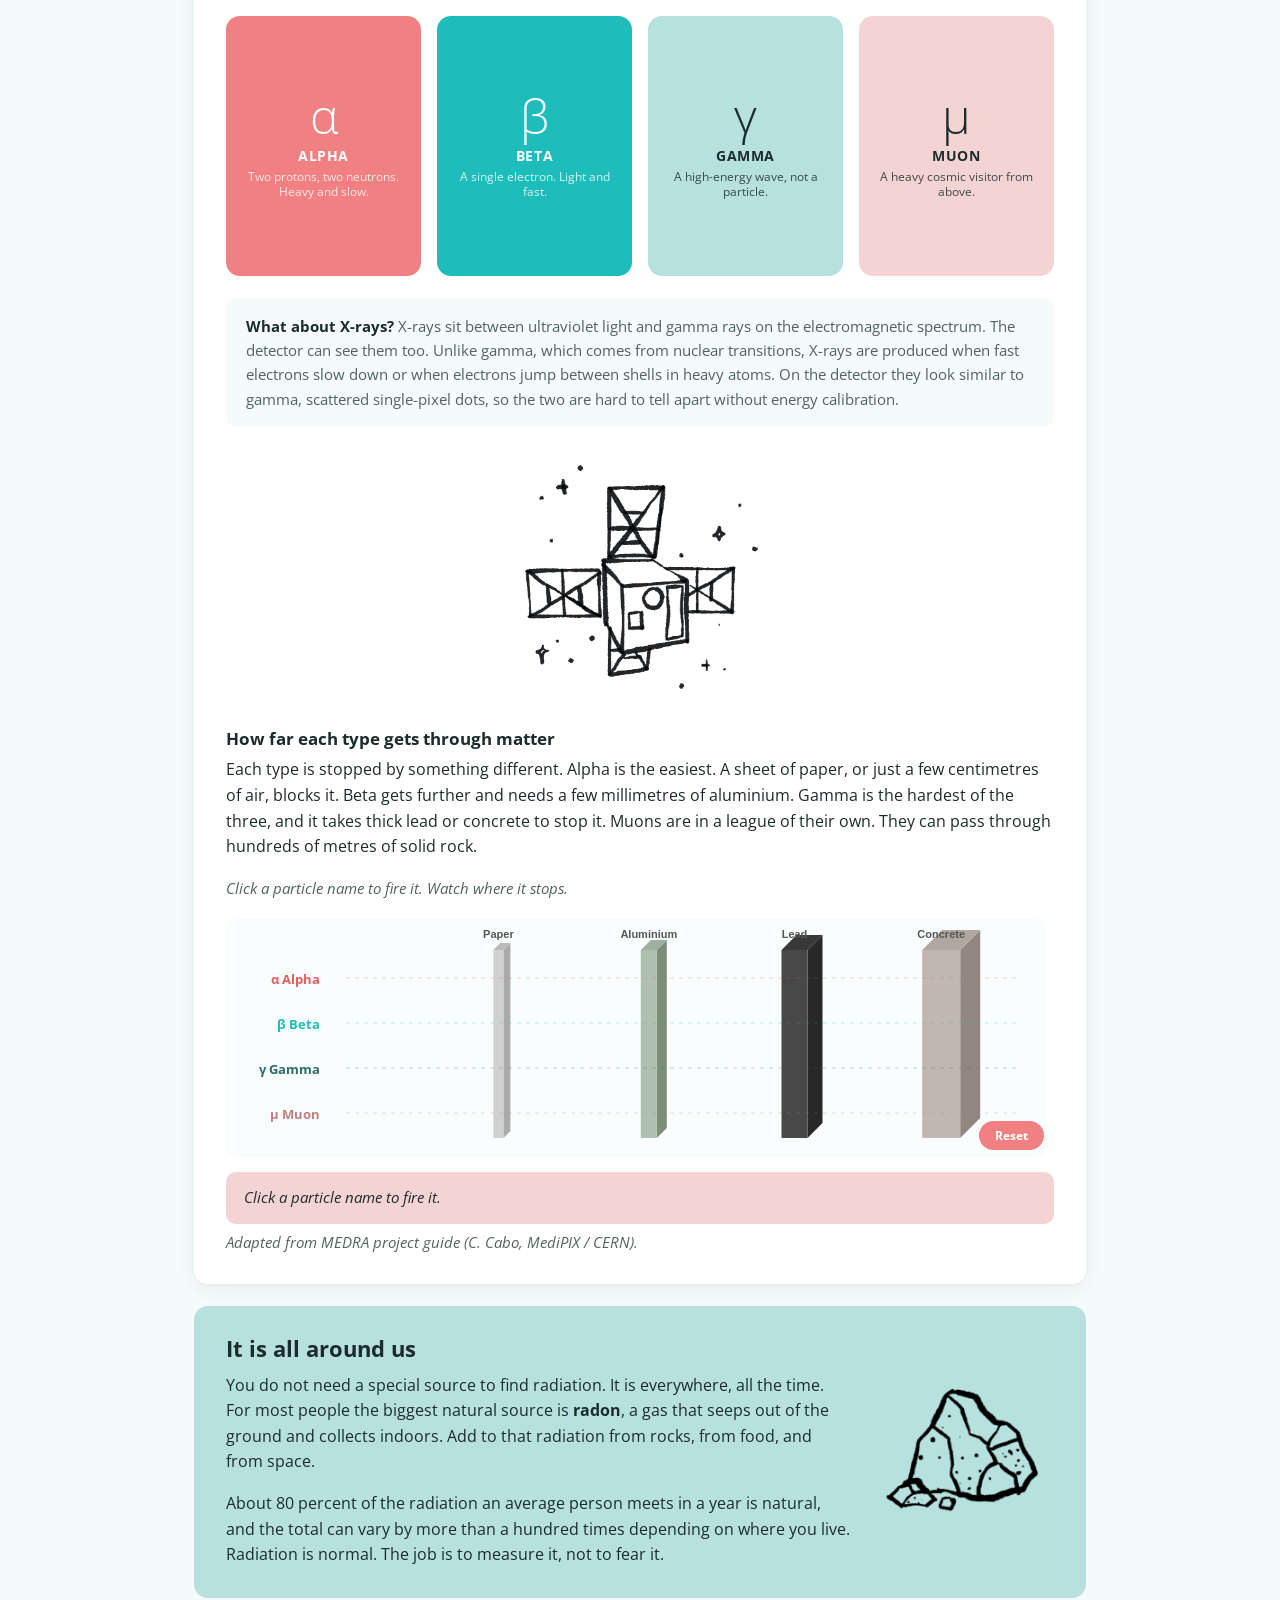
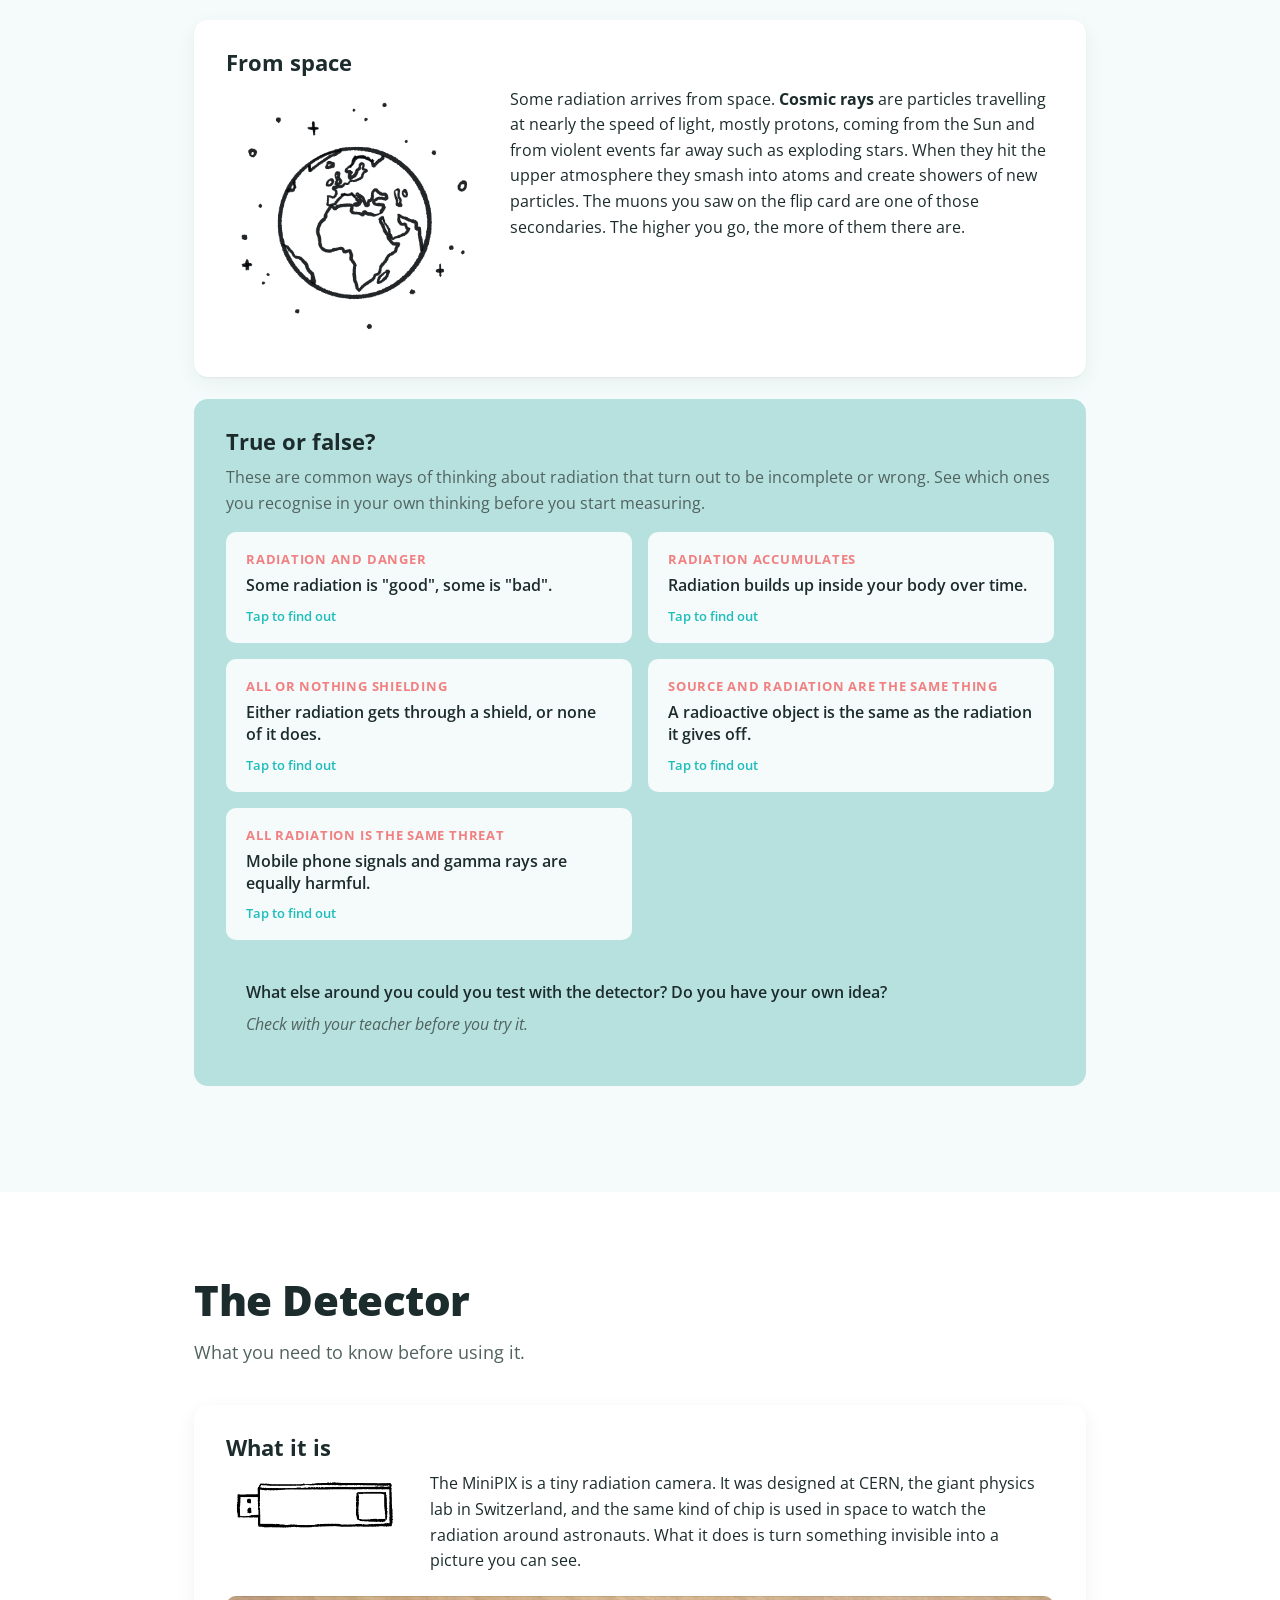
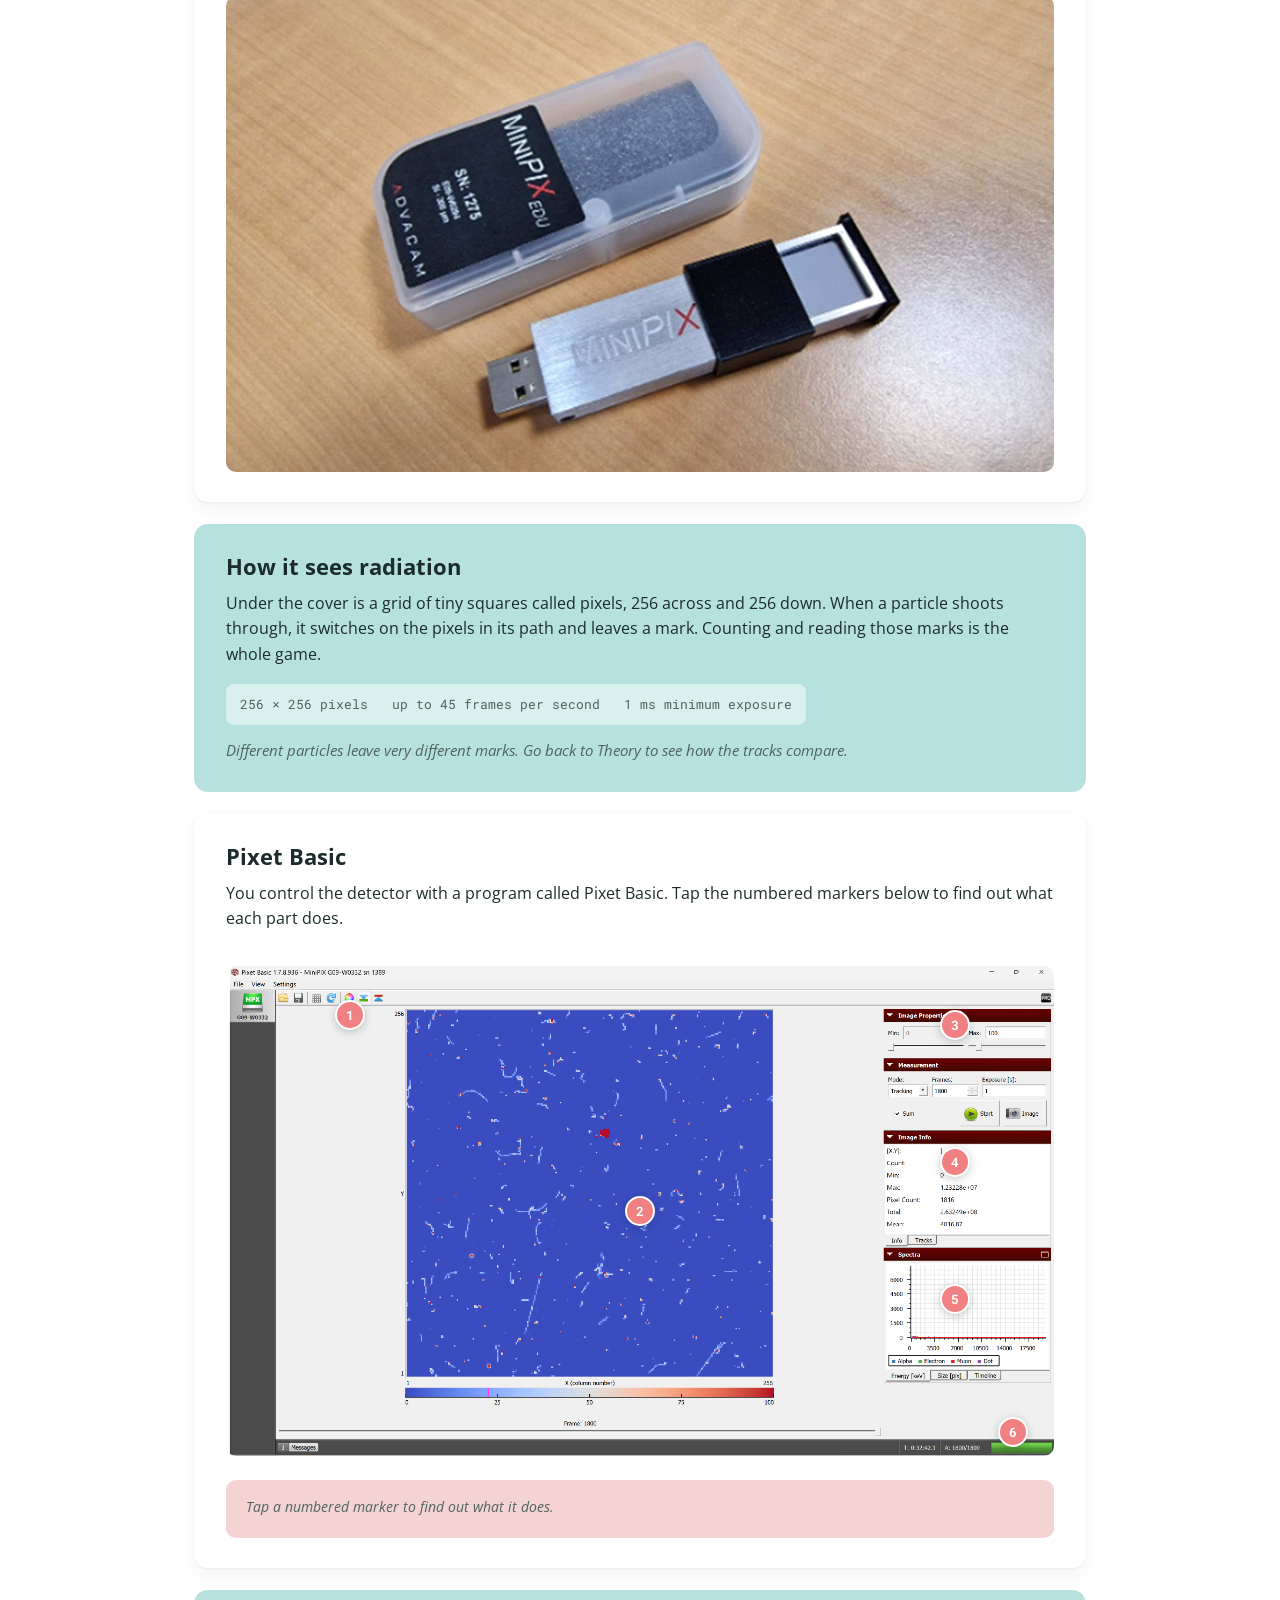
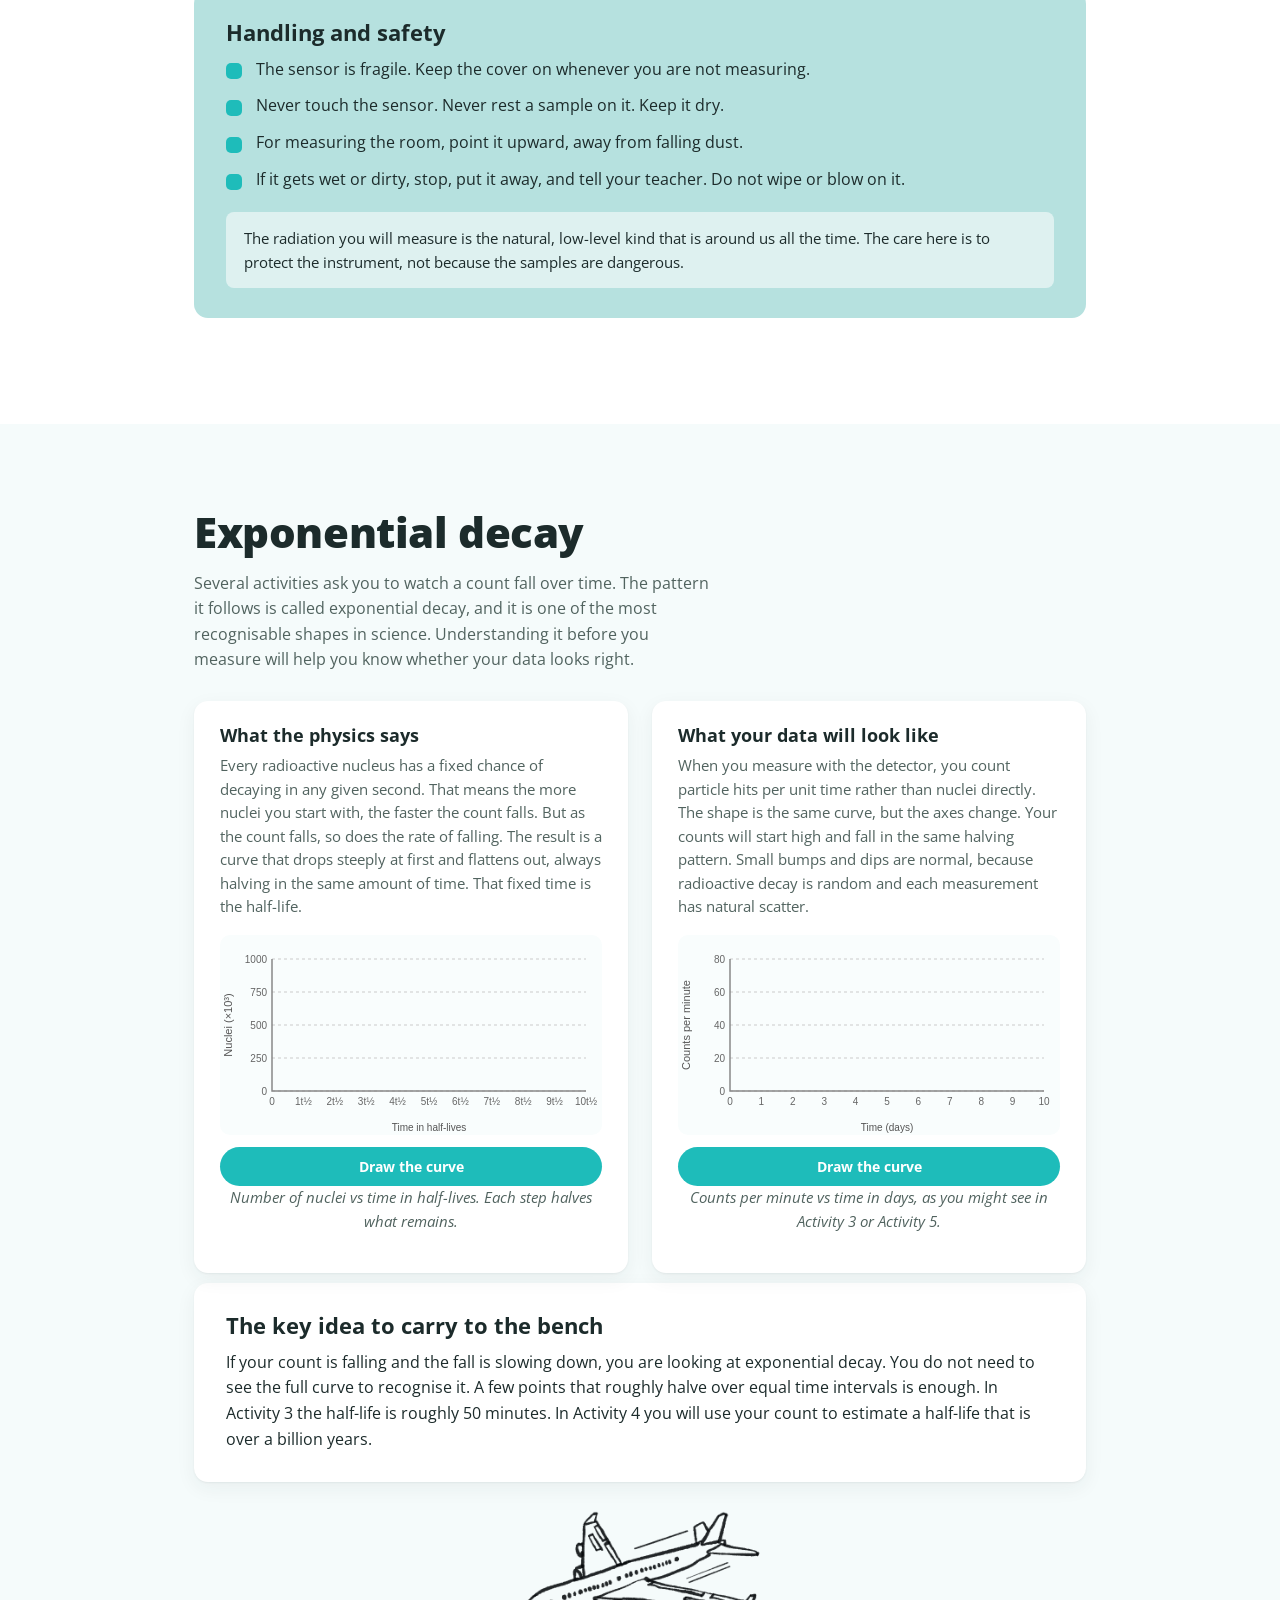
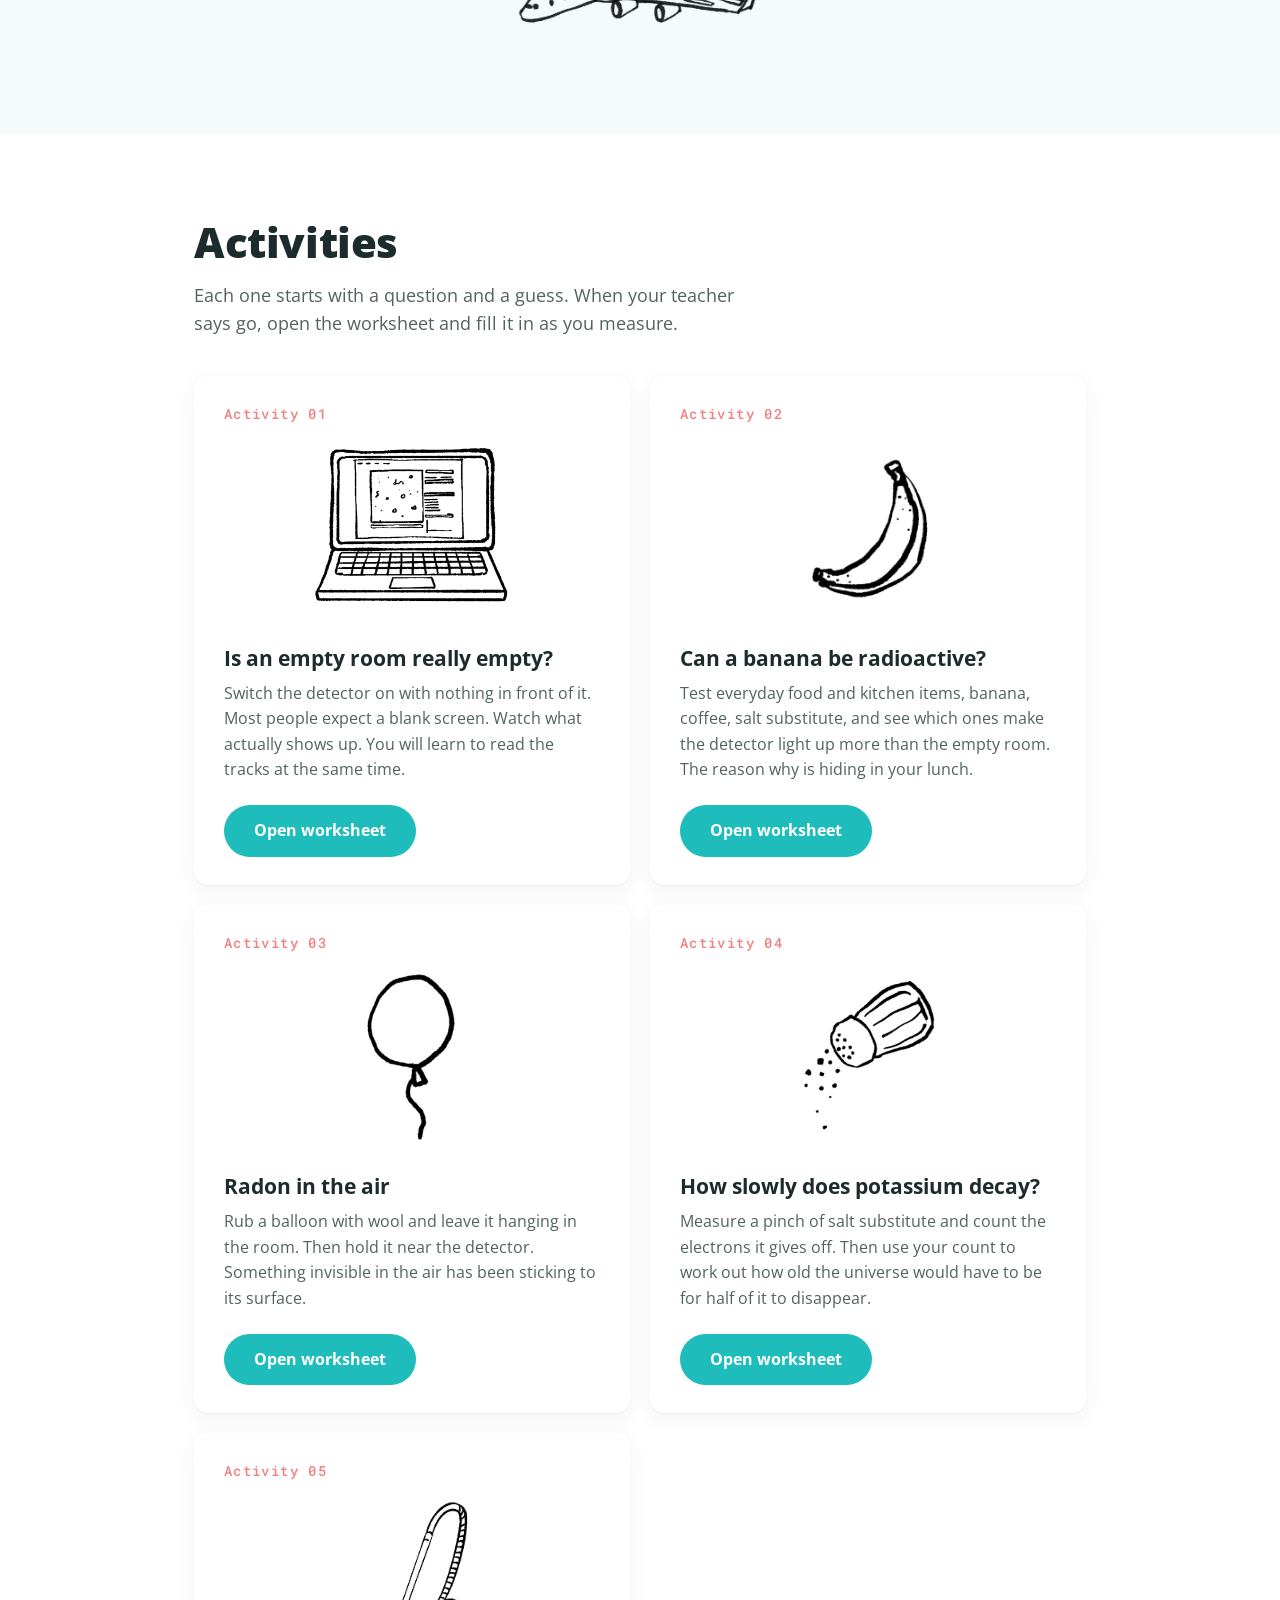
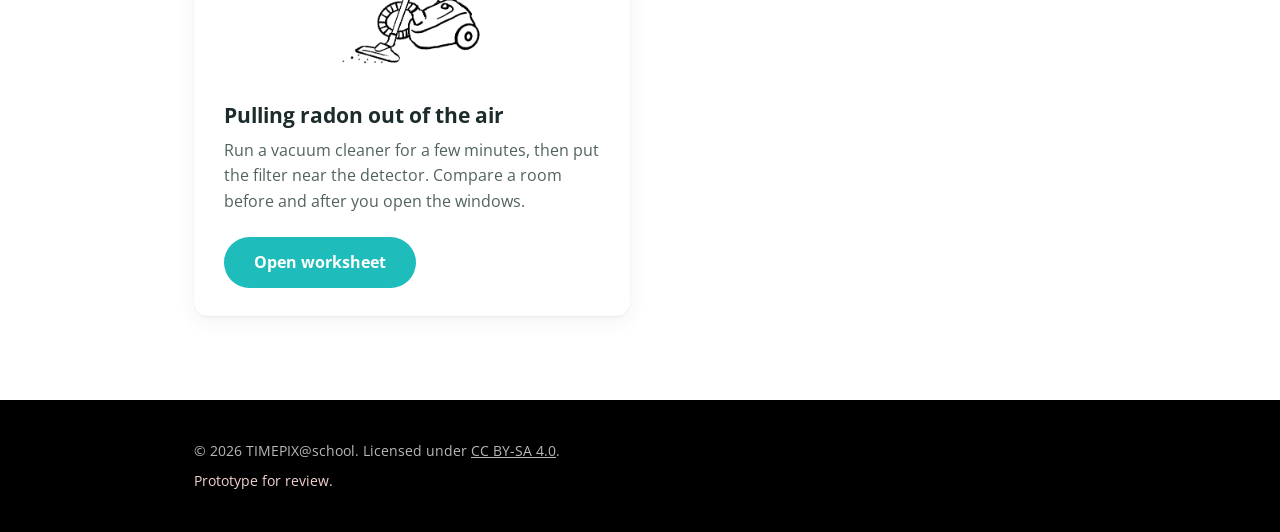
==== commit eacf9360: "Add files via upload" ====
--- a/index.html
+++ b/index.html
@@ -414,7 +414,17 @@
               they look similar to gamma, scattered single-pixel dots, so the
               two are hard to tell apart without energy calibration.
             </div>
-
+            <img
+              src="assets/satellite.png"
+              alt=""
+              style="
+                display: block;
+                margin: 16px auto;
+                width: 260px;
+                max-width: 100%;
+              "
+              onerror="this.style.display = 'none'"
+            />
             <div class="penetration">
               <h4>How far each type gets through matter</h4>
               <p>
@@ -451,46 +461,54 @@
 
           <article class="card card--tint">
             <h3>It is all around us</h3>
-            <div class="card-deco-wrap">
+            <div class="card-split">
+              <div class="card-split__body">
+                <p>
+                  You do not need a special source to find radiation. It is
+                  everywhere, all the time. For most people the biggest natural
+                  source is <strong>radon</strong>, a gas that seeps out of the
+                  ground and collects indoors. Add to that radiation from rocks,
+                  from food, and from space.
+                </p>
+                <p>
+                  About 80 percent of the radiation an average person meets in a
+                  year is natural, and the total can vary by more than a hundred
+                  times depending on where you live. Radiation is normal. The
+                  job is to measure it, not to fear it.
+                </p>
+              </div>
               <img
-                src="assets/banana.png"
+                src="assets/rock.png"
                 alt=""
-                class="card-deco"
+                class="card-split__img"
                 onerror="this.style.display = 'none'"
               />
             </div>
-            <p>
-              You do not need a special source to find radiation. It is
-              everywhere, all the time. For most people the biggest natural
-              source is <strong>radon</strong>, a gas that seeps out of the
-              ground and collects indoors. Add to that radiation from rocks,
-              from food, and from space.
-            </p>
-            <p>
-              About 80 percent of the radiation an average person meets in a
-              year is natural, and the total can vary by more than a hundred
-              times depending on where you live. Radiation is normal. The job is
-              to measure it, not to fear it.
-            </p>
-            <img
-              src="assets/rock.png"
-              alt=""
-              class="card-deco"
-              onerror="this.style.display = 'none'"
-            />
           </article>
 
           <article class="card">
             <h3>From space</h3>
-            <p>
-              Some radiation arrives from space.
-              <strong>Cosmic rays</strong> are particles travelling at nearly
-              the speed of light, mostly protons, coming from the Sun and from
-              violent events far away such as exploding stars. When they hit the
-              upper atmosphere they smash into atoms and create showers of new
-              particles. The muons you saw on the flip card are one of those
-              secondaries. The higher you go, the more of them there are.
-            </p>
+            <div class="card-split">
+              <img
+                src="assets/earth.png"
+                alt=""
+                class="card-split__img"
+                style="width: 260px"
+                onerror="this.style.display = 'none'"
+              />
+              <div class="card-split__body">
+                <p>
+                  Some radiation arrives from space.
+                  <strong>Cosmic rays</strong> are particles travelling at
+                  nearly the speed of light, mostly protons, coming from the Sun
+                  and from violent events far away such as exploding stars. When
+                  they hit the upper atmosphere they smash into atoms and create
+                  showers of new particles. The muons you saw on the flip card
+                  are one of those secondaries. The higher you go, the more of
+                  them there are.
+                </p>
+              </div>
+            </div>
           </article>
 
           <article class="card card--tint" id="misconceptions">
@@ -605,20 +623,23 @@
 
           <article class="card">
             <h3>What it is</h3>
-            <div class="card-deco-wrap">
+            <div class="card-split">
               <img
                 src="assets/MiniPIX.png"
                 alt=""
-                class="card-deco"
+                class="card-split__img"
                 onerror="this.style.display = 'none'"
               />
-            </div>
-            <p>
-              The MiniPIX is a tiny radiation camera. It was designed at CERN,
-              the giant physics lab in Switzerland, and the same kind of chip is
-              used in space to watch the radiation around astronauts. What it
-              does is turn something invisible into a picture you can see.
-            </p>
+              <div class="card-split__body">
+                <p>
+                  The MiniPIX is a tiny radiation camera. It was designed at
+                  CERN, the giant physics lab in Switzerland, and the same kind
+                  of chip is used in space to watch the radiation around
+                  astronauts. What it does is turn something invisible into a
+                  picture you can see.
+                </p>
+              </div>
+            </div>
             <figure class="media">
               <img
                 src="assets/minipix.jpg"
@@ -637,8 +658,8 @@
               those marks is the whole game.
             </p>
             <p class="readout">
-              256 &times; 256 pixels &nbsp;·&nbsp; up to 45 frames per second
-              &nbsp;·&nbsp; 1 ms minimum exposure
+              256 &times; 256 pixels &nbsp; up to 45 frames per second &nbsp; 1
+              ms minimum exposure
             </p>
             <p class="note">
               Different particles leave very different marks. Go back to Theory
@@ -822,6 +843,17 @@
             </p>
           </article>
         </div>
+        <img
+          src="assets/airplane.png"
+          alt=""
+          style="
+            display: block;
+            margin: 16px auto;
+            width: 260px;
+            max-width: 100%;
+          "
+          onerror="this.style.display = 'none'"
+        />
       </section>
 
       <!-- ============ ACTIVITIES ============ -->
--- a/css/styles.css
+++ b/css/styles.css
@@ -1067,3 +1067,20 @@
     grid-template-columns: 1fr;
   }
 }
+
+/* ---------- card with image left, text right ---------- */
+.card-split {
+  display: flex;
+  align-items: flex-start;
+  gap: 24px;
+}
+.card-split__img {
+  flex-shrink: 0;
+  width: 180px;
+  object-fit: contain;
+}
+.card-split__body { flex: 1; min-width: 0; }
+@media (max-width: 580px) {
+  .card-split { flex-direction: column; }
+  .card-split__img { width: 100%; max-height: 180px; }
+}
